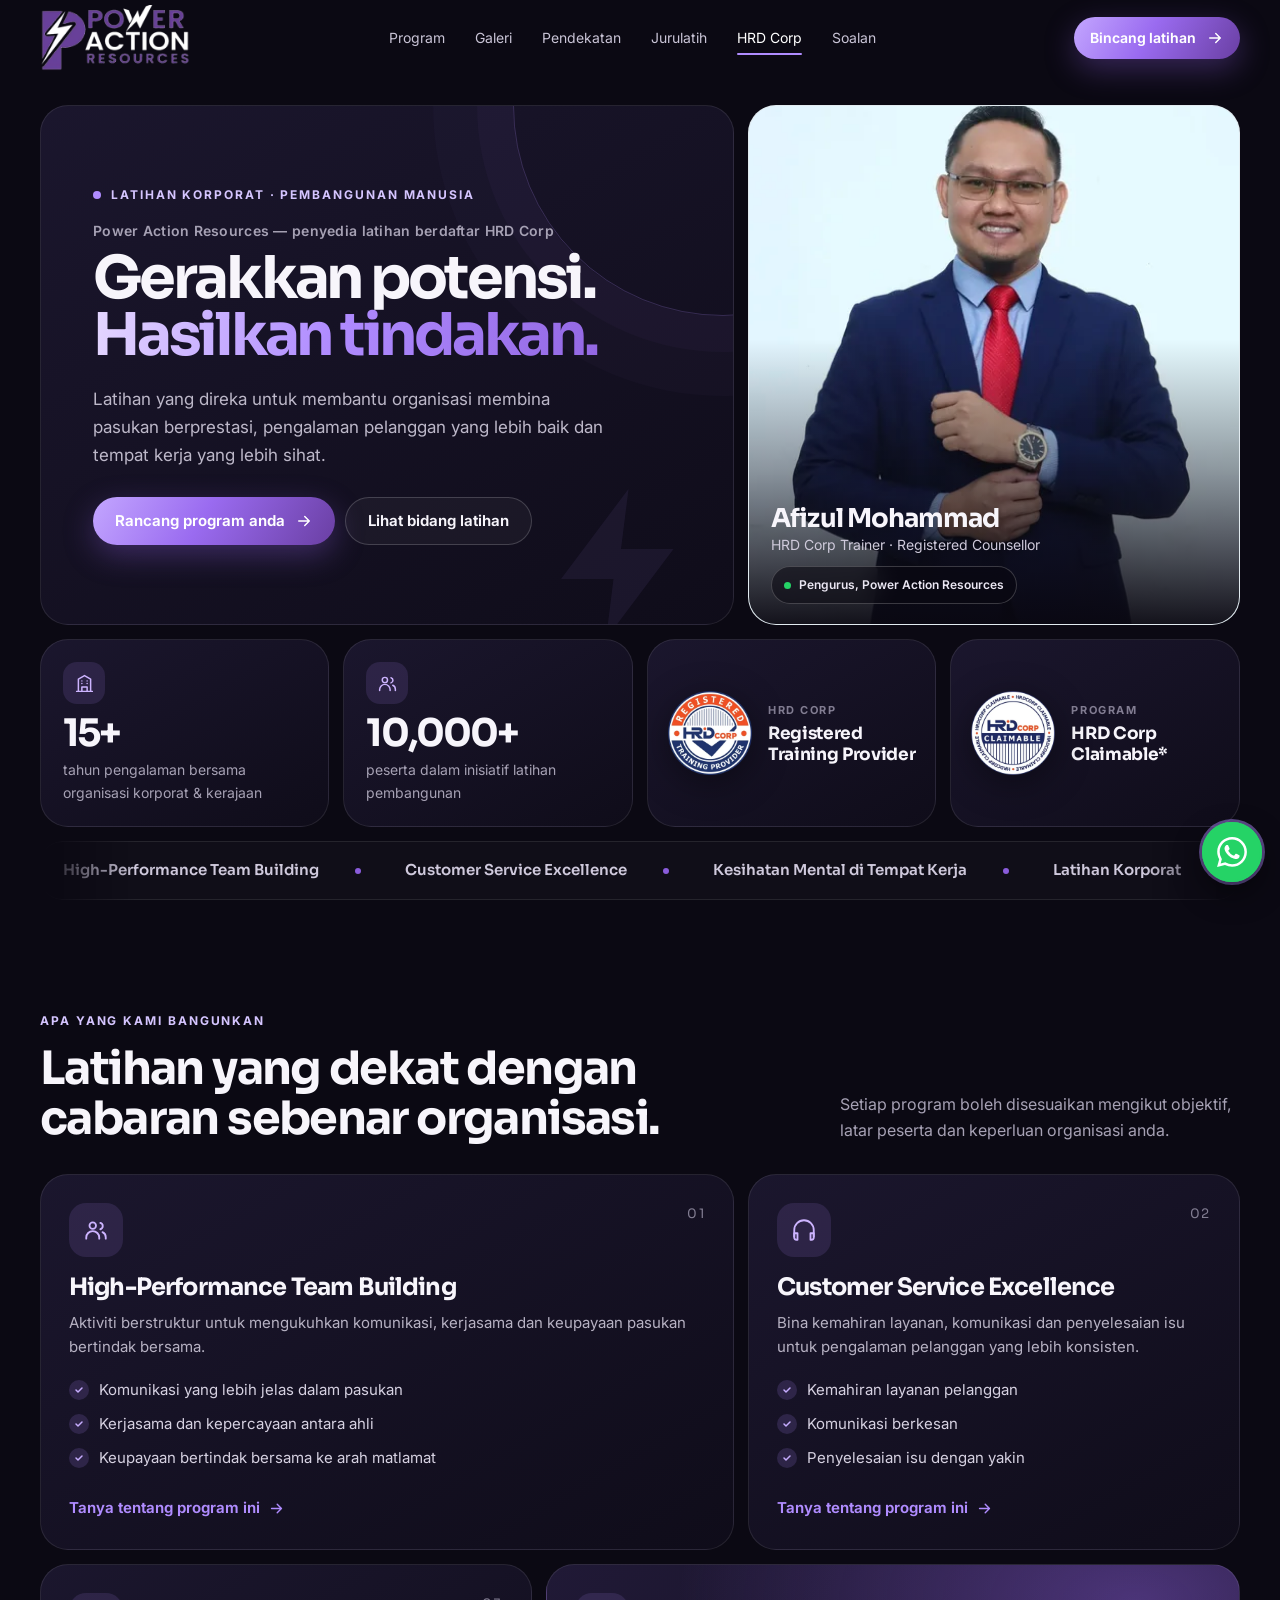
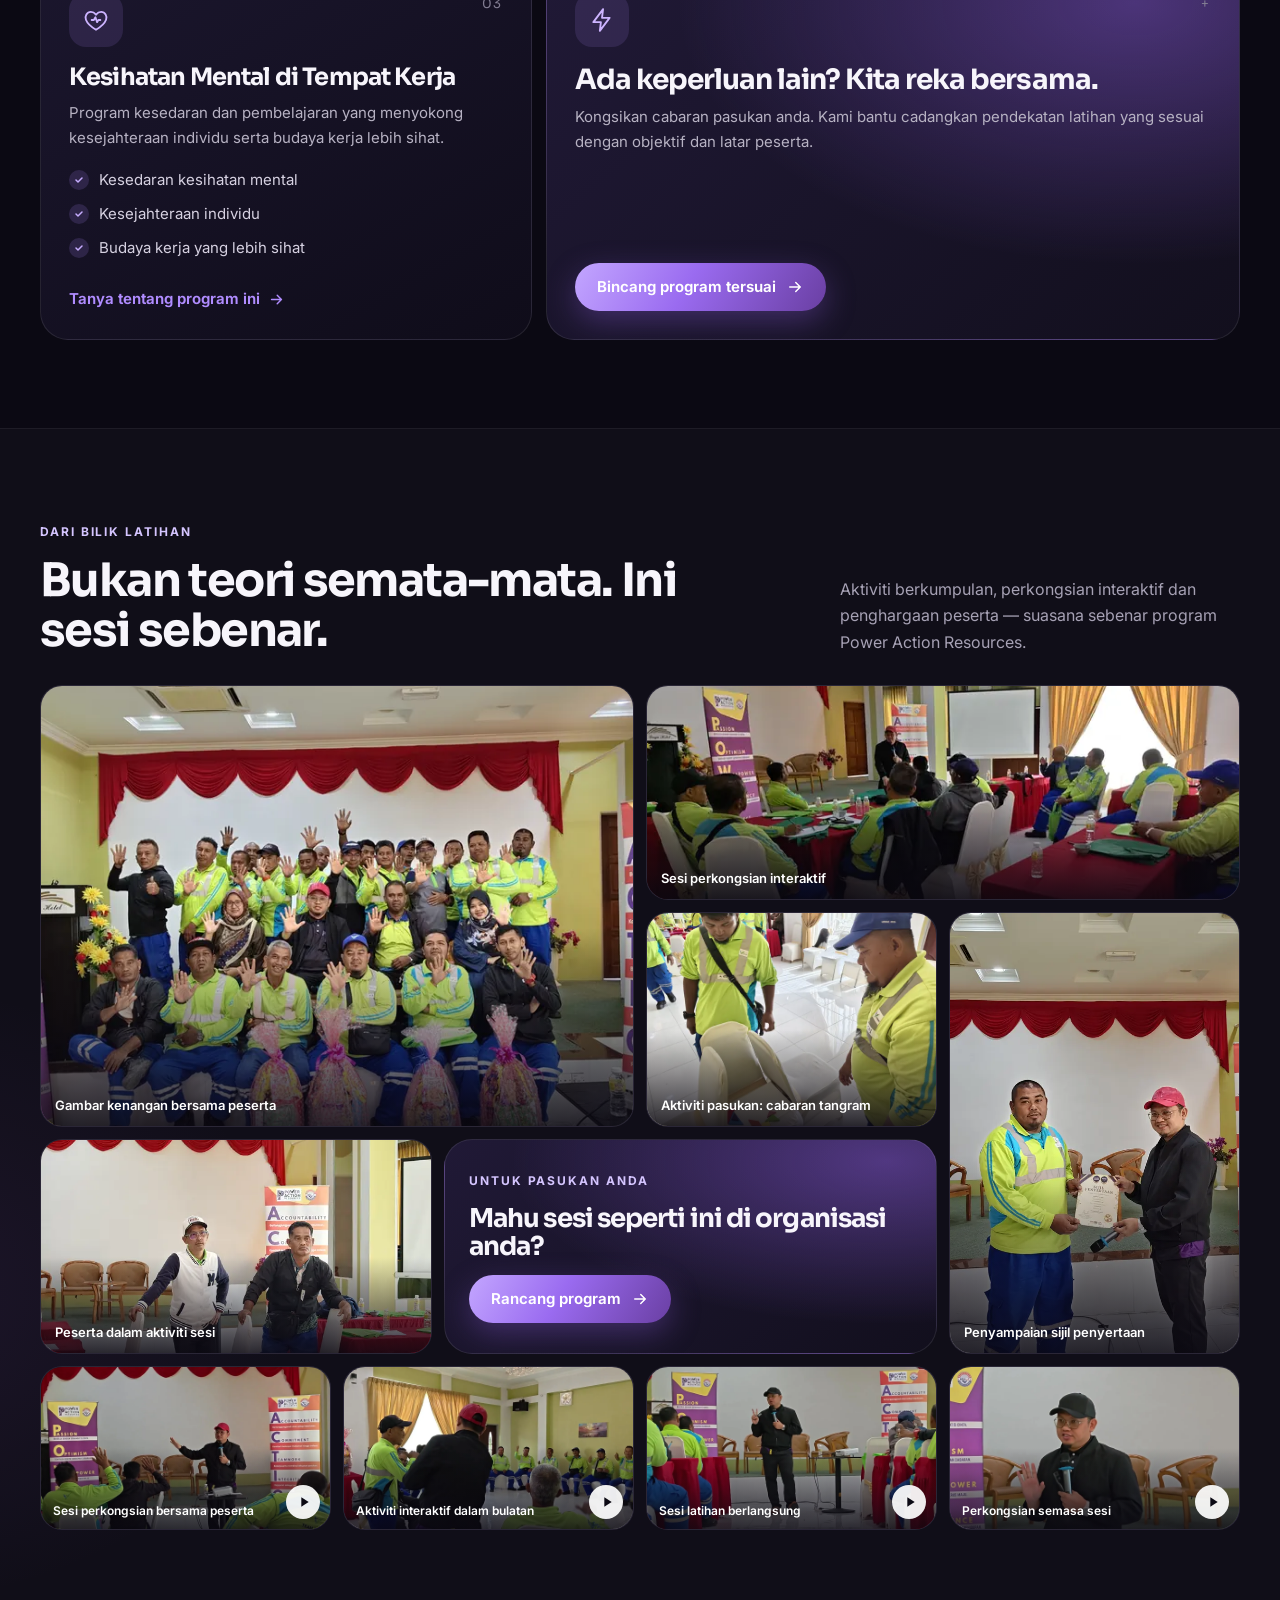
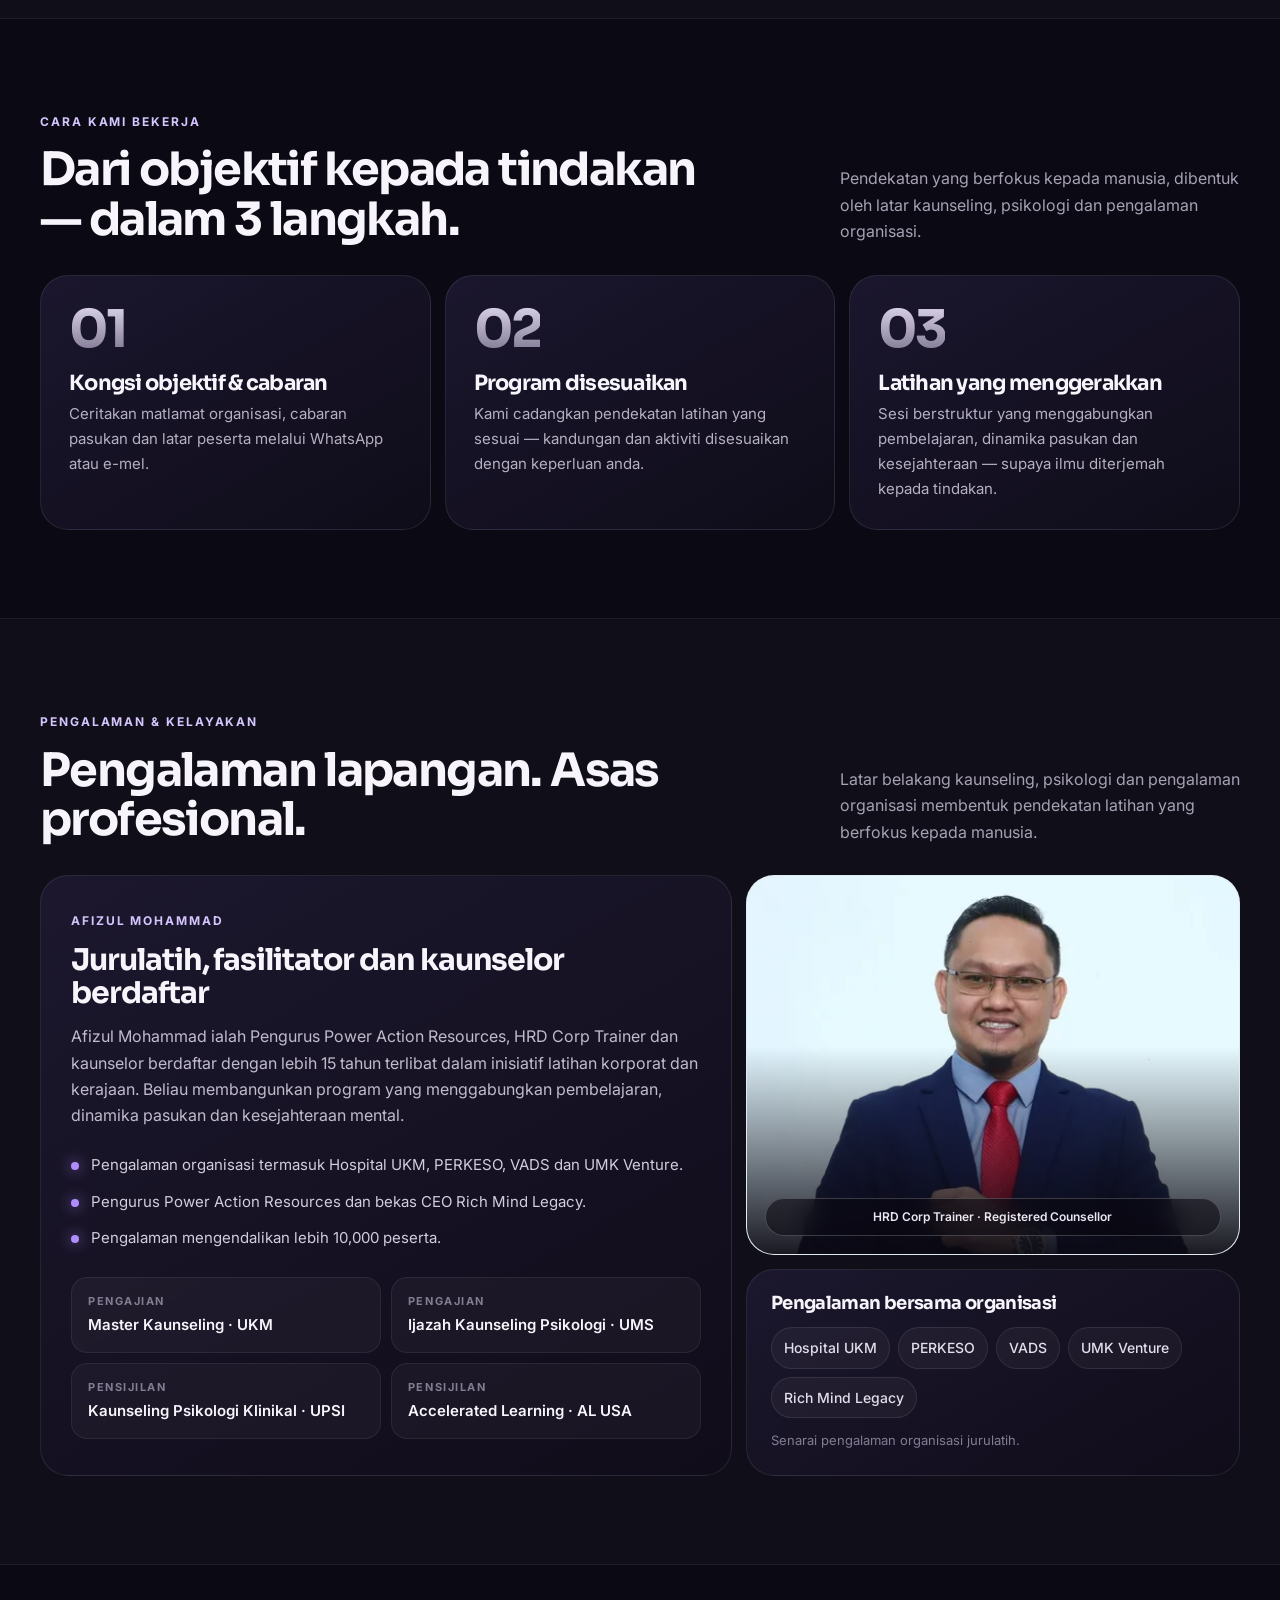
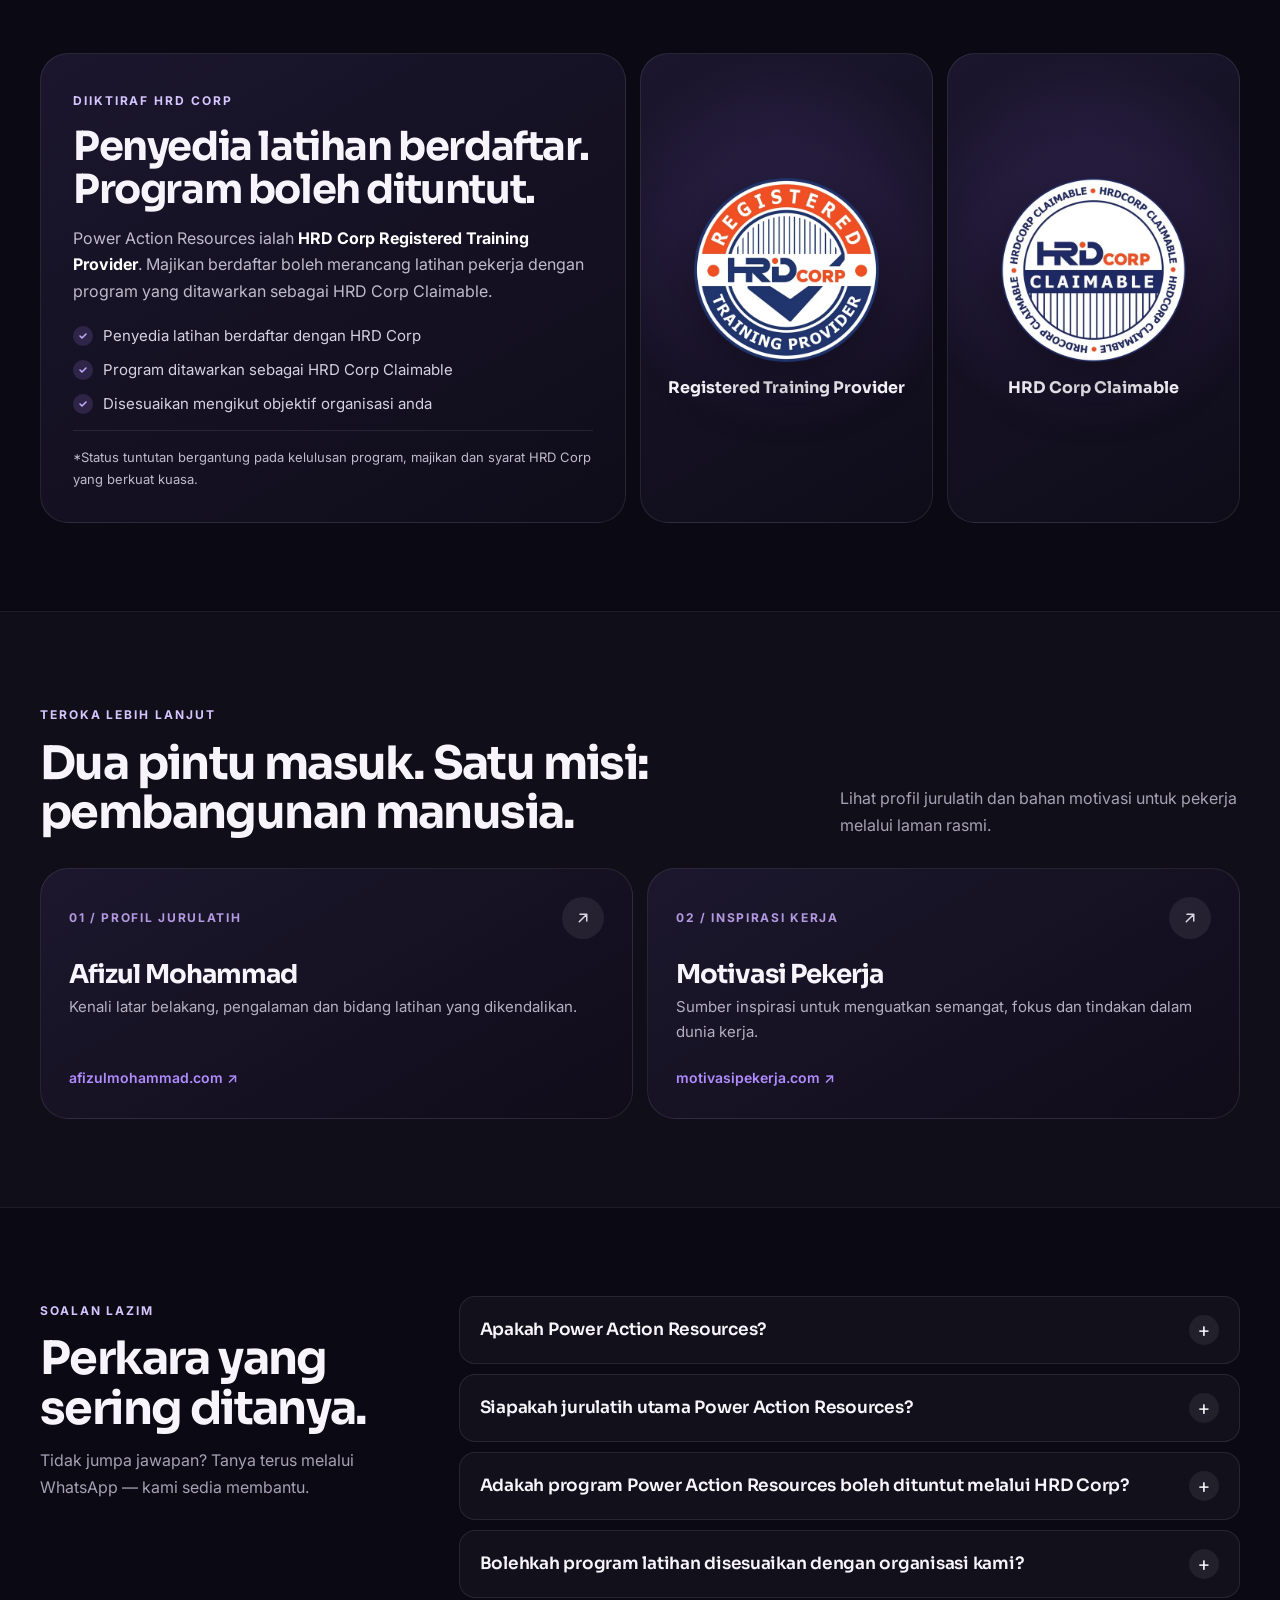
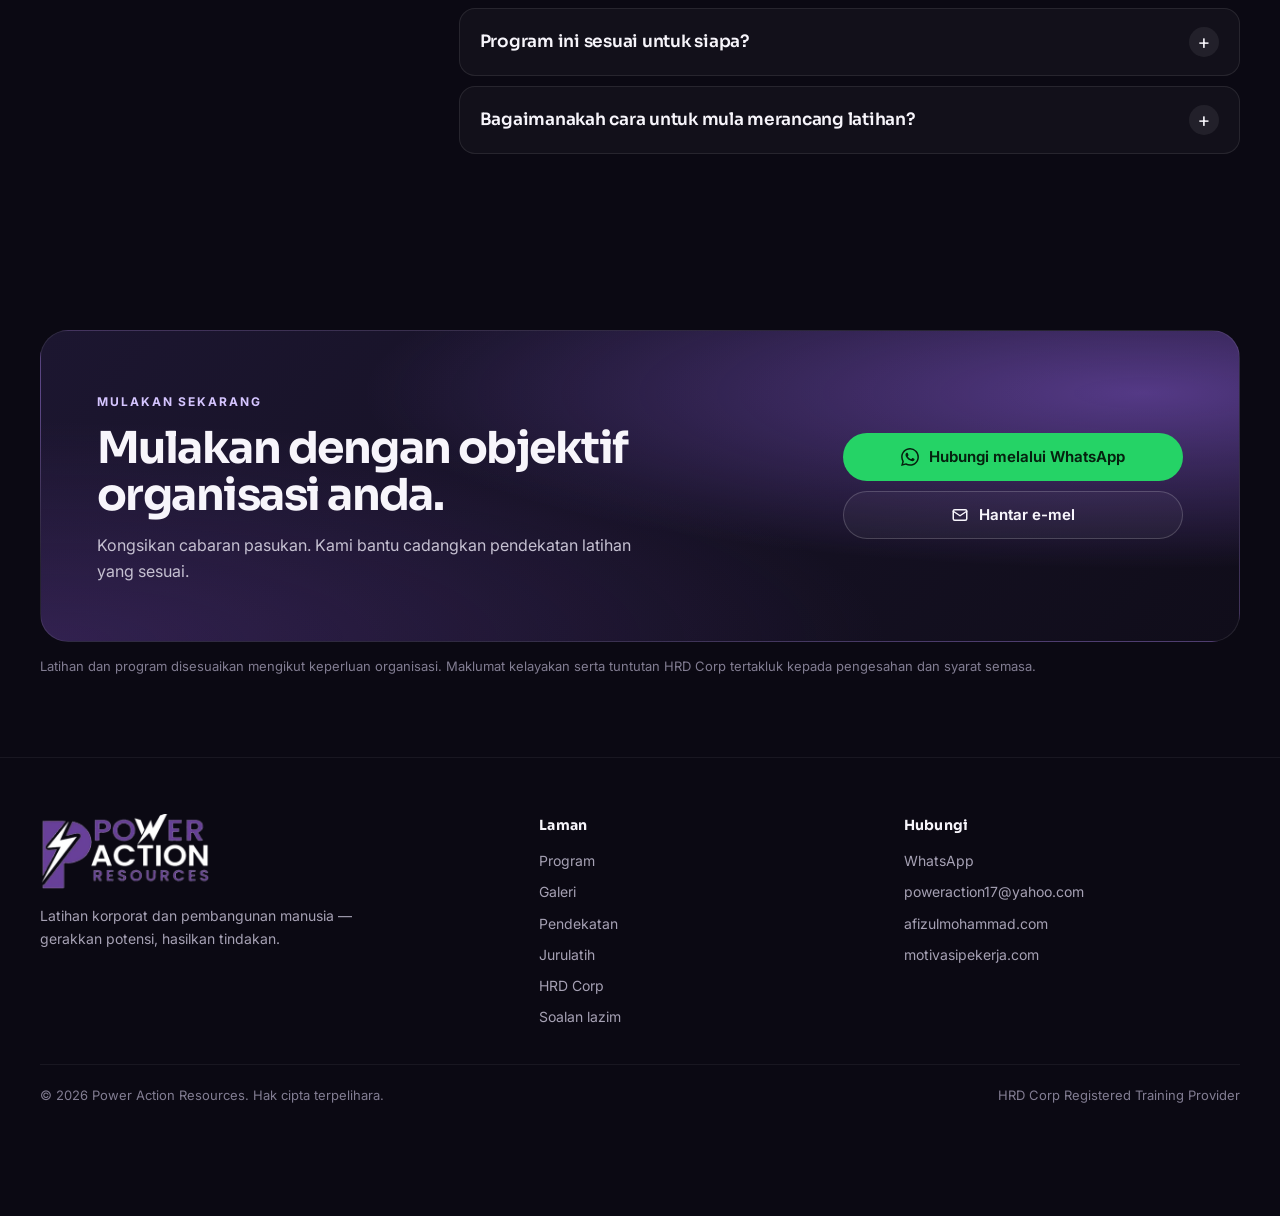
==== index.html @ 3536b1d6 "Tambah galeri gambar & video sesi latihan 5 gambar sebenar (WebP pelbagai saiz) dan 4 klip video (H." ====
<!doctype html>
<html lang="ms">
<head>
<meta charset="utf-8">
<meta name="viewport" content="width=device-width, initial-scale=1, viewport-fit=cover">
<title>Power Action Resources | Latihan Korporat Berdaftar HRD Corp</title>
<meta name="description" content="Power Action Resources: penyedia latihan berdaftar HRD Corp. Team building, khidmat pelanggan & kesihatan mental di tempat kerja bersama Afizul Mohammad.">
<meta name="theme-color" content="#0b0913">
<link rel="canonical" href="https://dynopos.github.io/Powercoach/">
<link rel="alternate" hreflang="ms-MY" href="https://dynopos.github.io/Powercoach/">
<link rel="alternate" hreflang="x-default" href="https://dynopos.github.io/Powercoach/">
<meta property="og:type" content="website">
<meta property="og:locale" content="ms_MY">
<meta property="og:site_name" content="Power Action Resources">
<meta property="og:title" content="Power Action Resources — Gerakkan potensi. Hasilkan tindakan.">
<meta property="og:description" content="Latihan korporat berdaftar HRD Corp: team building, khidmat pelanggan dan kesihatan mental di tempat kerja.">
<meta property="og:url" content="https://dynopos.github.io/Powercoach/">
<meta property="og:image" content="https://dynopos.github.io/Powercoach/og-image.jpg">
<meta property="og:image:width" content="1200">
<meta property="og:image:height" content="630">
<meta property="og:image:alt" content="Logo Power Action Resources dan jurulatih Afizul Mohammad">
<meta name="twitter:card" content="summary_large_image">
<meta name="twitter:title" content="Power Action Resources — Latihan Korporat Berdaftar HRD Corp">
<meta name="twitter:description" content="Team building, khidmat pelanggan dan kesihatan mental di tempat kerja.">
<meta name="twitter:image" content="https://dynopos.github.io/Powercoach/og-image.jpg">
<meta name="geo.region" content="MY">
<link rel="icon" type="image/png" sizes="48x48" href="favicon.png">
<link rel="apple-touch-icon" href="apple-touch-icon.png">
<link rel="manifest" href="site.webmanifest">
<link rel="preconnect" href="https://fonts.googleapis.com">
<link rel="preconnect" href="https://fonts.gstatic.com" crossorigin>
<link rel="preload" as="style" href="https://fonts.googleapis.com/css2?family=Inter:wght@400;500;600;700&family=Sora:wght@500;600;700;800&display=swap" onload="this.onload=null;this.rel='stylesheet'">
<noscript><link rel="stylesheet" href="https://fonts.googleapis.com/css2?family=Inter:wght@400;500;600;700&family=Sora:wght@500;600;700;800&display=swap"></noscript>
<link rel="preload" as="image" href="assets/img/afizul-854.webp" imagesrcset="assets/img/afizul-480.webp 480w, assets/img/afizul-854.webp 854w" imagesizes="(min-width:1024px) 480px, 100vw">
<link rel="stylesheet" href="css/style.css?v=2">
<script>document.documentElement.classList.add('js')</script>
<script type="application/ld+json">
{
 "@context": "https://schema.org",
 "@graph": [
  {
   "@type": "WebSite",
   "@id": "https://dynopos.github.io/Powercoach/#website",
   "url": "https://dynopos.github.io/Powercoach/",
   "name": "Power Action Resources",
   "inLanguage": "ms-MY",
   "publisher": {
    "@id": "https://dynopos.github.io/Powercoach/#organisasi"
   }
  },
  {
   "@type": "WebPage",
   "@id": "https://dynopos.github.io/Powercoach/#webpage",
   "url": "https://dynopos.github.io/Powercoach/",
   "name": "Power Action Resources — Latihan Korporat Berdaftar HRD Corp",
   "inLanguage": "ms-MY",
   "isPartOf": {
    "@id": "https://dynopos.github.io/Powercoach/#website"
   },
   "about": {
    "@id": "https://dynopos.github.io/Powercoach/#organisasi"
   },
   "dateModified": "2026-11-22",
   "primaryImageOfPage": {
    "@type": "ImageObject",
    "url": "https://dynopos.github.io/Powercoach/og-image.jpg",
    "width": 1200,
    "height": 630
   },
   "speakable": {
    "@type": "SpeakableSpecification",
    "cssSelector": [
     "#tentang .about__lead",
     "#soalan"
    ]
   }
  },
  {
   "@type": [
    "EducationalOrganization",
    "ProfessionalService"
   ],
   "@id": "https://dynopos.github.io/Powercoach/#organisasi",
   "name": "Power Action Resources",
   "url": "https://dynopos.github.io/Powercoach/",
   "logo": "https://dynopos.github.io/Powercoach/assets/img/logo-720.webp",
   "image": [
    "https://dynopos.github.io/Powercoach/og-image.jpg",
    "https://dynopos.github.io/Powercoach/assets/img/sesi-kumpulan-1280.webp",
    "https://dynopos.github.io/Powercoach/assets/img/sesi-ceramah-1280.webp",
    "https://dynopos.github.io/Powercoach/assets/img/sesi-aktiviti-1280.webp",
    "https://dynopos.github.io/Powercoach/assets/img/sesi-sijil-1280.webp",
    "https://dynopos.github.io/Powercoach/assets/img/sesi-peserta-1280.webp"
   ],
   "email": "poweraction17@yahoo.com",
   "description": "Penyedia latihan korporat berdaftar HRD Corp: High-Performance Team Building, Customer Service Excellence dan Kesihatan Mental di Tempat Kerja untuk organisasi korporat dan kerajaan.",
   "slogan": "Gerakkan potensi. Hasilkan tindakan.",
   "areaServed": {
    "@type": "Country",
    "name": "Malaysia"
   },
   "knowsAbout": [
    "Team building",
    "Customer service excellence",
    "Kesihatan mental di tempat kerja",
    "Latihan korporat",
    "Pembangunan manusia",
    "Accelerated learning"
   ],
   "employee": {
    "@id": "https://dynopos.github.io/Powercoach/#afizul"
   },
   "contactPoint": {
    "@type": "ContactPoint",
    "contactType": "customer service",
    "email": "poweraction17@yahoo.com",
    "url": "https://wa.link/lsq0qn",
    "availableLanguage": [
     "ms",
     "en"
    ]
   },
   "hasCredential": {
    "@type": "EducationalOccupationalCredential",
    "name": "HRD Corp Registered Training Provider",
    "recognizedBy": {
     "@type": "Organization",
     "name": "HRD Corp"
    }
   },
   "hasOfferCatalog": {
    "@type": "OfferCatalog",
    "name": "Program latihan",
    "itemListElement": [
     {
      "@type": "Offer",
      "itemOffered": {
       "@type": "Service",
       "name": "High-Performance Team Building",
       "description": "Aktiviti berstruktur untuk mengukuhkan komunikasi, kerjasama dan keupayaan pasukan bertindak bersama.",
       "provider": {
        "@id": "https://dynopos.github.io/Powercoach/#organisasi"
       }
      }
     },
     {
      "@type": "Offer",
      "itemOffered": {
       "@type": "Service",
       "name": "Customer Service Excellence",
       "description": "Kemahiran layanan, komunikasi dan penyelesaian isu untuk pengalaman pelanggan yang lebih konsisten.",
       "provider": {
        "@id": "https://dynopos.github.io/Powercoach/#organisasi"
       }
      }
     },
     {
      "@type": "Offer",
      "itemOffered": {
       "@type": "Service",
       "name": "Kesihatan Mental di Tempat Kerja",
       "description": "Program kesedaran dan pembelajaran yang menyokong kesejahteraan individu serta budaya kerja lebih sihat.",
       "provider": {
        "@id": "https://dynopos.github.io/Powercoach/#organisasi"
       }
      }
     }
    ]
   },
   "potentialAction": {
    "@type": "CommunicateAction",
    "target": "https://wa.link/lsq0qn",
    "name": "Bincang latihan melalui WhatsApp"
   }
  },
  {
   "@type": "Person",
   "@id": "https://dynopos.github.io/Powercoach/#afizul",
   "name": "Afizul Mohammad",
   "jobTitle": "Pengurus, Power Action Resources",
   "worksFor": {
    "@id": "https://dynopos.github.io/Powercoach/#organisasi"
   },
   "url": "https://afizulmohammad.com",
   "image": "https://dynopos.github.io/Powercoach/assets/img/afizul-854.jpg",
   "description": "HRD Corp Trainer dan kaunselor berdaftar dengan lebih 15 tahun pengalaman latihan korporat dan kerajaan.",
   "alumniOf": [
    {
     "@type": "CollegeOrUniversity",
     "name": "Universiti Kebangsaan Malaysia"
    },
    {
     "@type": "CollegeOrUniversity",
     "name": "Universiti Malaysia Sabah"
    }
   ],
   "hasCredential": [
    {
     "@type": "EducationalOccupationalCredential",
     "name": "Master Kaunseling (UKM)"
    },
    {
     "@type": "EducationalOccupationalCredential",
     "name": "Ijazah Kaunseling Psikologi (UMS)"
    },
    {
     "@type": "EducationalOccupationalCredential",
     "name": "Pensijilan Kaunseling Psikologi Klinikal (UPSI)"
    },
    {
     "@type": "EducationalOccupationalCredential",
     "name": "Pensijilan Accelerated Learning (AL USA)"
    }
   ],
   "knowsAbout": [
    "Kaunseling",
    "Psikologi",
    "Fasilitasi",
    "Team building",
    "Kesihatan mental"
   ]
  },
  {
   "@type": "VideoObject",
   "@id": "https://dynopos.github.io/Powercoach/#video-1",
   "name": "Sesi latihan Power Action Resources (Sesi perkongsian bersama peserta)",
   "description": "Klip sebenar daripada sesi latihan Power Action Resources: sesi perkongsian bersama peserta.",
   "thumbnailUrl": "https://dynopos.github.io/Powercoach/assets/video/sesi-1.webp",
   "contentUrl": "https://dynopos.github.io/Powercoach/assets/video/sesi-1.mp4",
   "uploadDate": "2026-11-22",
   "duration": "PT6S",
   "publisher": {
    "@id": "https://dynopos.github.io/Powercoach/#organisasi"
   }
  },
  {
   "@type": "VideoObject",
   "@id": "https://dynopos.github.io/Powercoach/#video-2",
   "name": "Sesi latihan Power Action Resources (Aktiviti interaktif dalam bulatan)",
   "description": "Klip sebenar daripada sesi latihan Power Action Resources: aktiviti interaktif dalam bulatan.",
   "thumbnailUrl": "https://dynopos.github.io/Powercoach/assets/video/sesi-2.webp",
   "contentUrl": "https://dynopos.github.io/Powercoach/assets/video/sesi-2.mp4",
   "uploadDate": "2026-11-22",
   "duration": "PT3S",
   "publisher": {
    "@id": "https://dynopos.github.io/Powercoach/#organisasi"
   }
  },
  {
   "@type": "VideoObject",
   "@id": "https://dynopos.github.io/Powercoach/#video-3",
   "name": "Sesi latihan Power Action Resources (Sesi latihan berlangsung)",
   "description": "Klip sebenar daripada sesi latihan Power Action Resources: sesi latihan berlangsung.",
   "thumbnailUrl": "https://dynopos.github.io/Powercoach/assets/video/sesi-3.webp",
   "contentUrl": "https://dynopos.github.io/Powercoach/assets/video/sesi-3.mp4",
   "uploadDate": "2026-11-22",
   "duration": "PT11S",
   "publisher": {
    "@id": "https://dynopos.github.io/Powercoach/#organisasi"
   }
  },
  {
   "@type": "VideoObject",
   "@id": "https://dynopos.github.io/Powercoach/#video-4",
   "name": "Sesi latihan Power Action Resources (Perkongsian semasa sesi)",
   "description": "Klip sebenar daripada sesi latihan Power Action Resources: perkongsian semasa sesi.",
   "thumbnailUrl": "https://dynopos.github.io/Powercoach/assets/video/sesi-4.webp",
   "contentUrl": "https://dynopos.github.io/Powercoach/assets/video/sesi-4.mp4",
   "uploadDate": "2026-11-22",
   "duration": "PT8S",
   "publisher": {
    "@id": "https://dynopos.github.io/Powercoach/#organisasi"
   }
  },
  {
   "@type": "FAQPage",
   "@id": "https://dynopos.github.io/Powercoach/#soalan",
   "mainEntity": [
    {
     "@type": "Question",
     "name": "Apakah Power Action Resources?",
     "acceptedAnswer": {
      "@type": "Answer",
      "text": "Power Action Resources ialah penyedia latihan korporat berdaftar HRD Corp (Registered Training Provider) yang menawarkan program High-Performance Team Building, Customer Service Excellence dan Kesihatan Mental di Tempat Kerja untuk organisasi korporat dan kerajaan."
     }
    },
    {
     "@type": "Question",
     "name": "Siapakah jurulatih utama Power Action Resources?",
     "acceptedAnswer": {
      "@type": "Answer",
      "text": "Afizul Mohammad, Pengurus Power Action Resources. Beliau ialah HRD Corp Trainer dan kaunselor berdaftar dengan lebih 15 tahun pengalaman latihan, memegang Master Kaunseling (UKM) dan Ijazah Kaunseling Psikologi (UMS), serta telah mengendalikan lebih 10,000 peserta."
     }
    },
    {
     "@type": "Question",
     "name": "Adakah program Power Action Resources boleh dituntut melalui HRD Corp?",
     "acceptedAnswer": {
      "@type": "Answer",
      "text": "Power Action Resources ialah Registered Training Provider HRD Corp dan program ditawarkan sebagai HRD Corp Claimable. Status tuntutan bergantung pada kelulusan program, majikan dan syarat HRD Corp yang berkuat kuasa, jadi sila sahkan kelayakan semasa perbincangan."
     }
    },
    {
     "@type": "Question",
     "name": "Bolehkah program latihan disesuaikan dengan organisasi kami?",
     "acceptedAnswer": {
      "@type": "Answer",
      "text": "Ya. Setiap program boleh disesuaikan mengikut objektif organisasi, latar belakang peserta dan keperluan pasukan anda."
     }
    },
    {
     "@type": "Question",
     "name": "Program ini sesuai untuk siapa?",
     "acceptedAnswer": {
      "@type": "Answer",
      "text": "Program sesuai untuk organisasi korporat dan agensi kerajaan yang mahu membina pasukan berprestasi tinggi, meningkatkan pengalaman pelanggan dan mewujudkan tempat kerja yang lebih sihat dari segi mental."
     }
    },
    {
     "@type": "Question",
     "name": "Bagaimanakah cara untuk mula merancang latihan?",
     "acceptedAnswer": {
      "@type": "Answer",
      "text": "Hubungi Power Action Resources melalui WhatsApp (wa.link/lsq0qn) atau e-mel poweraction17@yahoo.com. Kongsikan objektif dan cabaran pasukan anda, dan kami akan mencadangkan pendekatan latihan yang sesuai."
     }
    }
   ]
  }
 ]
}
</script>
</head>
<body>
<a class="skip" href="#utama">Langkau ke kandungan</a>

<header class="nav">
  <div class="wrap nav__in">
    <a class="nav__logo" href="#atas" aria-label="Power Action Resources — laman utama">
      <img src="assets/img/logo-dark-360.webp" srcset="assets/img/logo-dark-360.webp 360w, assets/img/logo-dark-720.webp 720w" sizes="150px" width="360" height="160" alt="Power Action Resources">
    </a>
    <nav aria-label="Navigasi utama">
      <ul class="nav__links">
        <li><a href="#program">Program</a></li>
        <li><a href="#galeri">Galeri</a></li>
        <li><a href="#pendekatan">Pendekatan</a></li>
        <li><a href="#jurulatih">Jurulatih</a></li>
        <li><a href="#hrdcorp">HRD Corp</a></li>
        <li><a href="#soalan">Soalan</a></li>
      </ul>
    </nav>
    <div class="nav__right">
      <a class="btn btn--brand btn--sm" href="https://wa.link/lsq0qn" target="_blank" rel="noopener" data-wa>Bincang latihan <svg viewBox="0 0 24 24" fill="none" stroke="currentColor" stroke-width="2" stroke-linecap="round" stroke-linejoin="round" aria-hidden="true"><path d="M5 12h14M13 6l6 6-6 6"/></svg></a>
      <button class="nav__toggle" type="button" aria-expanded="false" aria-controls="menu" aria-label="Buka menu"><svg viewBox="0 0 24 24" fill="none" stroke="currentColor" stroke-width="2" stroke-linecap="round" aria-hidden="true"><path d="M4 7h16M4 12h16M4 17h16"/></svg></button>
    </div>
  </div>
</header>
<div class="menu" id="menu" hidden>
  <a href="#program">Program</a>
  <a href="#galeri">Galeri</a>
  <a href="#pendekatan">Pendekatan</a>
  <a href="#jurulatih">Jurulatih</a>
  <a href="#hrdcorp">HRD Corp</a>
  <a href="#soalan">Soalan lazim</a>
  <a class="btn btn--wa" href="https://wa.link/lsq0qn" target="_blank" rel="noopener" data-wa><svg viewBox="0 0 24 24" fill="currentColor" aria-hidden="true"><path d="M17.47 14.38c-.3-.15-1.76-.87-2.03-.97-.27-.1-.47-.15-.67.15-.2.3-.77.97-.94 1.16-.17.2-.35.22-.64.08-.3-.15-1.26-.46-2.39-1.48-.88-.79-1.48-1.76-1.65-2.06-.17-.3-.02-.46.13-.6.13-.14.3-.35.45-.52.15-.18.2-.3.3-.5.1-.2.05-.37-.03-.52-.07-.15-.67-1.61-.92-2.2-.24-.58-.49-.5-.67-.51h-.57c-.2 0-.52.07-.79.37-.27.3-1.04 1.02-1.04 2.48s1.07 2.88 1.21 3.07c.15.2 2.1 3.2 5.08 4.49.71.31 1.26.49 1.69.63.71.23 1.36.2 1.87.12.57-.09 1.76-.72 2-1.41.25-.7.25-1.29.18-1.42-.08-.12-.27-.2-.57-.35zM12.05 21.8h-.01a9.87 9.87 0 0 1-5.03-1.38l-.36-.21-3.74.98 1-3.65-.24-.37a9.86 9.86 0 0 1-1.51-5.26c0-5.45 4.44-9.88 9.89-9.88 2.64 0 5.12 1.03 6.99 2.9a9.83 9.83 0 0 1 2.89 7c0 5.45-4.44 9.88-9.88 9.88zm8.41-18.3A11.82 11.82 0 0 0 12.05 0C5.5 0 .16 5.34.16 11.89c0 2.1.55 4.14 1.59 5.95L.06 24l6.3-1.65a11.88 11.88 0 0 0 5.68 1.45h.01c6.55 0 11.89-5.34 11.89-11.89 0-3.18-1.24-6.16-3.48-8.41z"/></svg> WhatsApp kami</a>
</div>

<main id="utama">
<span id="atas"></span>

<!-- ================= HERO ================= -->
<section class="hero" aria-labelledby="h1">
  <div class="wrap bento">
    <article class="tile hero__copy reveal">
      <svg class="hero__bolt" viewBox="0 0 24 24" fill="currentColor" aria-hidden="true"><path d="M13 2 4 14h7l-1 8 9-12h-7l1-8Z"/></svg>
      <span class="eyebrow"><i class="pulse"></i>Latihan korporat · Pembangunan manusia</span>
      <h1 id="h1">
        <span class="h1-kicker">Power Action Resources — penyedia latihan berdaftar HRD Corp</span>
        <span class="line">Gerakkan potensi.</span>
        <span class="line grad">Hasilkan tindakan.</span>
      </h1>
      <p class="hero__lead">Latihan yang direka untuk membantu organisasi membina pasukan berprestasi, pengalaman pelanggan yang lebih baik dan tempat kerja yang lebih sihat.</p>
      <div class="hero__cta">
        <a class="btn btn--brand" href="https://wa.link/lsq0qn" target="_blank" rel="noopener" data-wa>Rancang program anda <svg viewBox="0 0 24 24" fill="none" stroke="currentColor" stroke-width="2" stroke-linecap="round" stroke-linejoin="round" aria-hidden="true"><path d="M5 12h14M13 6l6 6-6 6"/></svg></a>
        <a class="btn btn--ghost" href="#program">Lihat bidang latihan</a>
      </div>
    </article>

    <figure class="tile hero__photo reveal" style="--d:.1s;margin:0">
      <img src="assets/img/afizul-854.webp" srcset="assets/img/afizul-480.webp 480w, assets/img/afizul-854.webp 854w" sizes="(min-width:1024px) 480px, 100vw" width="854" height="1280" alt="Afizul Mohammad, jurulatih HRD Corp dan kaunselor berdaftar, berpakaian sut biru" fetchpriority="high">
      <figcaption class="hero__name">
        <div><h2>Afizul Mohammad</h2><p>HRD Corp Trainer · Registered Counsellor</p></div>
        <span class="chip"><i></i>Pengurus, Power Action Resources</span>
      </figcaption>
    </figure>

    <div class="stats4">
      <article class="tile stat reveal" style="--d:.05s">
        <div class="stat__ic"><svg viewBox="0 0 24 24" fill="none" stroke="currentColor" stroke-width="1.7" stroke-linecap="round" stroke-linejoin="round" aria-hidden="true"><path d="M3 21h18M5 21V7l7-4 7 4v14M9 21v-5h6v5M9 9h.01M15 9h.01M9 12h.01M15 12h.01"/></svg></div>
        <div><strong>15+</strong><span>tahun pengalaman bersama organisasi korporat &amp; kerajaan</span></div>
      </article>
      <article class="tile stat reveal" style="--d:.1s">
        <div class="stat__ic"><svg viewBox="0 0 24 24" fill="none" stroke="currentColor" stroke-width="1.7" stroke-linecap="round" stroke-linejoin="round" aria-hidden="true"><circle cx="9" cy="8" r="3"/><path d="M3 20v-1a6 6 0 0 1 12 0v1M16 5.5a3 3 0 0 1 0 5.8M18 14a5 5 0 0 1 3 4.6V20"/></svg></div>
        <div><strong>10,000+</strong><span>peserta dalam inisiatif latihan pembangunan</span></div>
      </article>
      <a class="tile badge-tile tile--hover reveal" style="--d:.15s" href="#hrdcorp">
        <img src="assets/img/hrd-registered-240.webp" width="240" height="240" alt="Lencana HRD Corp Registered Training Provider" loading="lazy">
        <div><small>HRD Corp</small><b>Registered Training Provider</b></div>
      </a>
      <a class="tile badge-tile tile--hover reveal" style="--d:.2s" href="#hrdcorp">
        <img src="assets/img/hrd-claimable-240.webp" width="240" height="240" alt="Lencana HRD Corp Claimable" loading="lazy">
        <div><small>Program</small><b>HRD Corp Claimable*</b></div>
      </a>
    </div>
  </div>

  <div class="wrap">
    <div class="marquee" aria-label="Bidang latihan">
      <ul class="marquee__track">
        <li>High-Performance Team Building</li>
        <li>Customer Service Excellence</li>
        <li>Kesihatan Mental di Tempat Kerja</li>
        <li>Latihan Korporat</li>
        <li>Program Agensi Kerajaan</li>
        <li>Fasilitasi Pasukan</li>
        <li>Accelerated Learning</li>
        <li>Pembangunan Manusia</li>
      </ul>
    </div>
  </div>
</section>

<!-- ================= PROGRAM ================= -->
<section class="section" id="program" aria-labelledby="program-h">
  <div class="wrap">
    <div class="head reveal">
      <div><span class="eyebrow">Apa yang kami bangunkan</span><h2 id="program-h">Latihan yang dekat dengan cabaran sebenar organisasi.</h2></div>
      <p>Setiap program boleh disesuaikan mengikut objektif, latar peserta dan keperluan organisasi anda.</p>
    </div>
    <div class="programs">
      <article class="tile tile--hover prog reveal">
        <div class="prog__top"><div class="prog__ic"><svg viewBox="0 0 24 24" fill="none" stroke="currentColor" stroke-width="1.7" stroke-linecap="round" stroke-linejoin="round" aria-hidden="true"><circle cx="9" cy="8" r="3"/><path d="M3 20v-1a6 6 0 0 1 12 0v1M16 5.5a3 3 0 0 1 0 5.8M18 14a5 5 0 0 1 3 4.6V20"/></svg></div><span class="prog__no">01</span></div>
        <div><h3>High-Performance Team Building</h3><p style="margin-top:10px">Aktiviti berstruktur untuk mengukuhkan komunikasi, kerjasama dan keupayaan pasukan bertindak bersama.</p></div>
        <ul class="ticks"><li>Komunikasi yang lebih jelas dalam pasukan</li><li>Kerjasama dan kepercayaan antara ahli</li><li>Keupayaan bertindak bersama ke arah matlamat</li></ul>
        <div class="prog__foot"><a class="link-arrow" href="https://wa.link/lsq0qn" target="_blank" rel="noopener" data-wa>Tanya tentang program ini <svg viewBox="0 0 24 24" fill="none" stroke="currentColor" stroke-width="2" stroke-linecap="round" stroke-linejoin="round" aria-hidden="true"><path d="M5 12h14M13 6l6 6-6 6"/></svg></a></div>
      </article>
      <article class="tile tile--hover prog reveal" style="--d:.08s">
        <div class="prog__top"><div class="prog__ic"><svg viewBox="0 0 24 24" fill="none" stroke="currentColor" stroke-width="1.7" stroke-linecap="round" stroke-linejoin="round" aria-hidden="true"><path d="M3 18v-6a9 9 0 0 1 18 0v6"/><path d="M21 19a2 2 0 0 1-2 2h-1v-6h3zM3 19a2 2 0 0 0 2 2h1v-6H3z"/></svg></div><span class="prog__no">02</span></div>
        <div><h3>Customer Service Excellence</h3><p style="margin-top:10px">Bina kemahiran layanan, komunikasi dan penyelesaian isu untuk pengalaman pelanggan yang lebih konsisten.</p></div>
        <ul class="ticks"><li>Kemahiran layanan pelanggan</li><li>Komunikasi berkesan</li><li>Penyelesaian isu dengan yakin</li></ul>
        <div class="prog__foot"><a class="link-arrow" href="https://wa.link/lsq0qn" target="_blank" rel="noopener" data-wa>Tanya tentang program ini <svg viewBox="0 0 24 24" fill="none" stroke="currentColor" stroke-width="2" stroke-linecap="round" stroke-linejoin="round" aria-hidden="true"><path d="M5 12h14M13 6l6 6-6 6"/></svg></a></div>
      </article>
      <article class="tile tile--hover prog reveal">
        <div class="prog__top"><div class="prog__ic"><svg viewBox="0 0 24 24" fill="none" stroke="currentColor" stroke-width="1.7" stroke-linecap="round" stroke-linejoin="round" aria-hidden="true"><path d="M12 21s-7.5-4.4-9.3-9.2C1.4 8.3 3.6 4.5 7.3 4.5c2 0 3.4 1 4.7 2.6 1.3-1.6 2.7-2.6 4.7-2.6 3.7 0 5.9 3.8 4.6 7.3C19.5 16.6 12 21 12 21Z"/><path d="M8 12h2l1.5-2.5L13 14l1.2-2H16"/></svg></div><span class="prog__no">03</span></div>
        <div><h3>Kesihatan Mental di Tempat Kerja</h3><p style="margin-top:10px">Program kesedaran dan pembelajaran yang menyokong kesejahteraan individu serta budaya kerja lebih sihat.</p></div>
        <ul class="ticks"><li>Kesedaran kesihatan mental</li><li>Kesejahteraan individu</li><li>Budaya kerja yang lebih sihat</li></ul>
        <div class="prog__foot"><a class="link-arrow" href="https://wa.link/lsq0qn" target="_blank" rel="noopener" data-wa>Tanya tentang program ini <svg viewBox="0 0 24 24" fill="none" stroke="currentColor" stroke-width="2" stroke-linecap="round" stroke-linejoin="round" aria-hidden="true"><path d="M5 12h14M13 6l6 6-6 6"/></svg></a></div>
      </article>
      <article class="tile prog prog--custom reveal" style="--d:.08s">
        <div class="prog__top"><div class="prog__ic"><svg viewBox="0 0 24 24" fill="none" stroke="currentColor" stroke-width="1.7" stroke-linecap="round" stroke-linejoin="round" aria-hidden="true"><path d="M13 2 4 14h7l-1 8 9-12h-7l1-8Z"/></svg></div><span class="prog__no">+</span></div>
        <div><h3>Ada keperluan lain? Kita reka bersama.</h3><p style="margin-top:10px">Kongsikan cabaran pasukan anda. Kami bantu cadangkan pendekatan latihan yang sesuai dengan objektif dan latar peserta.</p></div>
        <div class="prog__foot"><a class="btn btn--brand" href="https://wa.link/lsq0qn" target="_blank" rel="noopener" data-wa>Bincang program tersuai <svg viewBox="0 0 24 24" fill="none" stroke="currentColor" stroke-width="2" stroke-linecap="round" stroke-linejoin="round" aria-hidden="true"><path d="M5 12h14M13 6l6 6-6 6"/></svg></a></div>
      </article>
    </div>
  </div>
</section>

<!-- ================= GALERI ================= -->
<section class="section section--band" id="galeri" aria-labelledby="galeri-h">
  <div class="wrap">
    <div class="head reveal">
      <div><span class="eyebrow">Dari bilik latihan</span><h2 id="galeri-h">Bukan teori semata-mata. Ini sesi sebenar.</h2></div>
      <p>Aktiviti berkumpulan, perkongsian interaktif dan penghargaan peserta — suasana sebenar program Power Action Resources.</p>
    </div>
    <div class="gal">
      <figure class="gal__item gal--a reveal">
        <button class="gal__btn" type="button" data-lb="assets/img/sesi-kumpulan-1920.webp" data-cap="Gambar kenangan bersama peserta" aria-label="Besarkan gambar: Gambar kenangan bersama peserta">
          <img src="assets/img/sesi-kumpulan-1280.webp" srcset="assets/img/sesi-kumpulan-640.webp 640w, assets/img/sesi-kumpulan-1280.webp 1280w" sizes="(min-width:1024px) 600px, 100vw" width="1280" height="960" alt="Gambar kenangan bersama peserta program latihan Power Action Resources" loading="lazy" style="object-position:center 40%">
        </button>
        <figcaption>Gambar kenangan bersama peserta</figcaption>
      </figure>
      <figure class="gal__item gal--b reveal">
        <button class="gal__btn" type="button" data-lb="assets/img/sesi-ceramah-1920.webp" data-cap="Sesi perkongsian interaktif" aria-label="Besarkan gambar: Sesi perkongsian interaktif">
          <img src="assets/img/sesi-ceramah-1280.webp" srcset="assets/img/sesi-ceramah-640.webp 640w, assets/img/sesi-ceramah-1280.webp 1280w" sizes="(min-width:1024px) 600px, 100vw" width="1280" height="720" alt="Jurulatih menyampaikan sesi kepada peserta di bilik latihan dengan banner Power Action Resources" loading="lazy" style="object-position:center 45%">
        </button>
        <figcaption>Sesi perkongsian interaktif</figcaption>
      </figure>
      <figure class="gal__item gal--c reveal">
        <button class="gal__btn" type="button" data-lb="assets/img/sesi-aktiviti-1920.webp" data-cap="Aktiviti pasukan: cabaran tangram" aria-label="Besarkan gambar: Aktiviti pasukan: cabaran tangram">
          <img src="assets/img/sesi-aktiviti-1280.webp" srcset="assets/img/sesi-aktiviti-640.webp 640w, assets/img/sesi-aktiviti-1280.webp 1280w" sizes="(min-width:1024px) 300px, 50vw" width="1280" height="960" alt="Dua peserta menyelesaikan aktiviti tangram berkumpulan" loading="lazy" style="object-position:center 82%">
        </button>
        <figcaption>Aktiviti pasukan: cabaran tangram</figcaption>
      </figure>
      <figure class="gal__item gal--d reveal">
        <button class="gal__btn" type="button" data-lb="assets/img/sesi-sijil-1920.webp" data-cap="Penyampaian sijil penyertaan" aria-label="Besarkan gambar: Penyampaian sijil penyertaan">
          <img src="assets/img/sesi-sijil-1280.webp" srcset="assets/img/sesi-sijil-640.webp 640w, assets/img/sesi-sijil-1280.webp 1280w" sizes="(min-width:1024px) 300px, 50vw" width="1280" height="1707" alt="Penyampaian sijil penyertaan kepada peserta" loading="lazy" style="object-position:center 55%">
        </button>
        <figcaption>Penyampaian sijil penyertaan</figcaption>
      </figure>
      <figure class="gal__item gal--e reveal">
        <button class="gal__btn" type="button" data-lb="assets/img/sesi-peserta-1920.webp" data-cap="Peserta dalam aktiviti sesi" aria-label="Besarkan gambar: Peserta dalam aktiviti sesi">
          <img src="assets/img/sesi-peserta-1280.webp" srcset="assets/img/sesi-peserta-640.webp 640w, assets/img/sesi-peserta-1280.webp 1280w" sizes="(min-width:1024px) 400px, 100vw" width="1280" height="960" alt="Peserta mengikuti aktiviti semasa sesi latihan" loading="lazy" style="object-position:center 35%">
        </button>
        <figcaption>Peserta dalam aktiviti sesi</figcaption>
      </figure>
      <div class="tile gal__cta gal--f reveal">
        <span class="eyebrow">Untuk pasukan anda</span>
        <h3>Mahu sesi seperti ini di organisasi anda?</h3>
        <a class="btn btn--brand" href="https://wa.link/lsq0qn" target="_blank" rel="noopener" data-wa>Rancang program <svg viewBox="0 0 24 24" fill="none" stroke="currentColor" stroke-width="2" stroke-linecap="round" stroke-linejoin="round" aria-hidden="true"><path d="M5 12h14M13 6l6 6-6 6"/></svg></a>
      </div>
    </div>
    <div class="vids">
      <figure class="vid reveal" style="--d:0.00s">
        <button class="vid__btn" type="button" data-lb-video="assets/video/sesi-1.mp4" data-poster="assets/video/sesi-1.webp" data-cap="Sesi perkongsian bersama peserta" aria-label="Main video dengan bunyi: Sesi perkongsian bersama peserta">
          <video muted loop playsinline preload="none" poster="assets/video/sesi-1.webp" width="1280" height="720" aria-hidden="true" tabindex="-1"><source src="assets/video/sesi-1.mp4" type="video/mp4"></video>
          <span class="vid__play" aria-hidden="true"><svg viewBox="0 0 24 24" fill="currentColor"><path d="M8 5v14l11-7z"/></svg></span>
        </button>
        <figcaption>Sesi perkongsian bersama peserta</figcaption>
      </figure>
      <figure class="vid reveal" style="--d:0.06s">
        <button class="vid__btn" type="button" data-lb-video="assets/video/sesi-2.mp4" data-poster="assets/video/sesi-2.webp" data-cap="Aktiviti interaktif dalam bulatan" aria-label="Main video dengan bunyi: Aktiviti interaktif dalam bulatan">
          <video muted loop playsinline preload="none" poster="assets/video/sesi-2.webp" width="1280" height="720" aria-hidden="true" tabindex="-1"><source src="assets/video/sesi-2.mp4" type="video/mp4"></video>
          <span class="vid__play" aria-hidden="true"><svg viewBox="0 0 24 24" fill="currentColor"><path d="M8 5v14l11-7z"/></svg></span>
        </button>
        <figcaption>Aktiviti interaktif dalam bulatan</figcaption>
      </figure>
      <figure class="vid reveal" style="--d:0.12s">
        <button class="vid__btn" type="button" data-lb-video="assets/video/sesi-3.mp4" data-poster="assets/video/sesi-3.webp" data-cap="Sesi latihan berlangsung" aria-label="Main video dengan bunyi: Sesi latihan berlangsung">
          <video muted loop playsinline preload="none" poster="assets/video/sesi-3.webp" width="1280" height="720" aria-hidden="true" tabindex="-1"><source src="assets/video/sesi-3.mp4" type="video/mp4"></video>
          <span class="vid__play" aria-hidden="true"><svg viewBox="0 0 24 24" fill="currentColor"><path d="M8 5v14l11-7z"/></svg></span>
        </button>
        <figcaption>Sesi latihan berlangsung</figcaption>
      </figure>
      <figure class="vid reveal" style="--d:0.18s">
        <button class="vid__btn" type="button" data-lb-video="assets/video/sesi-4.mp4" data-poster="assets/video/sesi-4.webp" data-cap="Perkongsian semasa sesi" aria-label="Main video dengan bunyi: Perkongsian semasa sesi">
          <video muted loop playsinline preload="none" poster="assets/video/sesi-4.webp" width="1280" height="720" aria-hidden="true" tabindex="-1"><source src="assets/video/sesi-4.mp4" type="video/mp4"></video>
          <span class="vid__play" aria-hidden="true"><svg viewBox="0 0 24 24" fill="currentColor"><path d="M8 5v14l11-7z"/></svg></span>
        </button>
        <figcaption>Perkongsian semasa sesi</figcaption>
      </figure>
    </div>
  </div>
</section>

<!-- ================= PENDEKATAN ================= -->
<section class="section" id="pendekatan" aria-labelledby="pendekatan-h">
  <div class="wrap">
    <div class="head reveal">
      <div><span class="eyebrow">Cara kami bekerja</span><h2 id="pendekatan-h">Dari objektif kepada tindakan — dalam 3 langkah.</h2></div>
      <p>Pendekatan yang berfokus kepada manusia, dibentuk oleh latar kaunseling, psikologi dan pengalaman organisasi.</p>
    </div>
    <div class="steps">
      <article class="tile step reveal"><span class="step__n">01</span><h3>Kongsi objektif &amp; cabaran</h3><p>Ceritakan matlamat organisasi, cabaran pasukan dan latar peserta melalui WhatsApp atau e-mel.</p></article>
      <article class="tile step reveal" style="--d:.08s"><span class="step__n">02</span><h3>Program disesuaikan</h3><p>Kami cadangkan pendekatan latihan yang sesuai — kandungan dan aktiviti disesuaikan dengan keperluan anda.</p></article>
      <article class="tile step reveal" style="--d:.16s"><span class="step__n">03</span><h3>Latihan yang menggerakkan</h3><p>Sesi berstruktur yang menggabungkan pembelajaran, dinamika pasukan dan kesejahteraan — supaya ilmu diterjemah kepada tindakan.</p></article>
    </div>
  </div>
</section>

<!-- ================= JURULATIH ================= -->
<section class="section section--band" id="jurulatih" aria-labelledby="jurulatih-h">
  <div class="wrap">
    <div class="head reveal">
      <div><span class="eyebrow">Pengalaman &amp; kelayakan</span><h2 id="jurulatih-h">Pengalaman lapangan. Asas profesional.</h2></div>
      <p>Latar belakang kaunseling, psikologi dan pengalaman organisasi membentuk pendekatan latihan yang berfokus kepada manusia.</p>
    </div>
    <div class="profile" id="tentang">
      <article class="tile bio reveal">
        <span class="eyebrow">Afizul Mohammad</span>
        <h3>Jurulatih, fasilitator dan kaunselor berdaftar</h3>
        <p class="about__lead">Afizul Mohammad ialah Pengurus Power Action Resources, HRD Corp Trainer dan kaunselor berdaftar dengan lebih 15 tahun terlibat dalam inisiatif latihan korporat dan kerajaan. Beliau membangunkan program yang menggabungkan pembelajaran, dinamika pasukan dan kesejahteraan mental.</p>
        <ul class="timeline">
          <li>Pengalaman organisasi termasuk Hospital UKM, PERKESO, VADS dan UMK Venture.</li>
          <li>Pengurus Power Action Resources dan bekas CEO Rich Mind Legacy.</li>
          <li>Pengalaman mengendalikan lebih 10,000 peserta.</li>
        </ul>
        <div class="creds">
          <div class="cred"><small>PENGAJIAN</small><strong>Master Kaunseling · UKM</strong></div>
          <div class="cred"><small>PENGAJIAN</small><strong>Ijazah Kaunseling Psikologi · UMS</strong></div>
          <div class="cred"><small>PENSIJILAN</small><strong>Kaunseling Psikologi Klinikal · UPSI</strong></div>
          <div class="cred"><small>PENSIJILAN</small><strong>Accelerated Learning · AL USA</strong></div>
        </div>
      </article>
      <div class="side">
        <figure class="tile mini-photo reveal" style="--d:.08s;margin:0">
          <img src="assets/img/afizul-480.webp" width="480" height="719" alt="Potret Afizul Mohammad" loading="lazy">
          <figcaption class="chip">HRD Corp Trainer · Registered Counsellor</figcaption>
        </figure>
        <article class="tile orgs reveal" style="--d:.14s">
          <h3>Pengalaman bersama organisasi</h3>
          <ul><li>Hospital UKM</li><li>PERKESO</li><li>VADS</li><li>UMK Venture</li><li>Rich Mind Legacy</li></ul>
          <p>Senarai pengalaman organisasi jurulatih.</p>
        </article>
      </div>
    </div>
  </div>
</section>

<!-- ================= HRD CORP ================= -->
<section class="section" id="hrdcorp" aria-labelledby="hrd-h">
  <div class="wrap hrd">
    <article class="tile hrd__copy reveal">
      <span class="eyebrow">Diiktiraf HRD Corp</span>
      <h2 id="hrd-h">Penyedia latihan berdaftar. Program boleh dituntut.</h2>
      <p>Power Action Resources ialah <strong style="color:#fff">HRD Corp Registered Training Provider</strong>. Majikan berdaftar boleh merancang latihan pekerja dengan program yang ditawarkan sebagai HRD Corp Claimable.</p>
      <ul class="ticks">
        <li>Penyedia latihan berdaftar dengan HRD Corp</li>
        <li>Program ditawarkan sebagai HRD Corp Claimable</li>
        <li>Disesuaikan mengikut objektif organisasi anda</li>
      </ul>
      <p class="hrd__note">*Status tuntutan bergantung pada kelulusan program, majikan dan syarat HRD Corp yang berkuat kuasa.</p>
    </article>
    <div class="tile hrd__badge reveal" style="--d:.08s">
      <img src="assets/img/hrd-registered-480.webp" width="480" height="480" alt="Lencana HRD Corp Registered Training Provider" loading="lazy">
      <b>Registered Training Provider</b>
    </div>
    <div class="tile hrd__badge reveal" style="--d:.16s">
      <img src="assets/img/hrd-claimable-480.webp" width="480" height="480" alt="Lencana HRD Corp Claimable" loading="lazy">
      <b>HRD Corp Claimable</b>
    </div>
  </div>
</section>

<!-- ================= SUMBER ================= -->
<section class="section section--band" id="sumber" aria-labelledby="sumber-h">
  <div class="wrap">
    <div class="head reveal">
      <div><span class="eyebrow">Teroka lebih lanjut</span><h2 id="sumber-h">Dua pintu masuk. Satu misi: pembangunan manusia.</h2></div>
      <p>Lihat profil jurulatih dan bahan motivasi untuk pekerja melalui laman rasmi.</p>
    </div>
    <div class="res">
      <a class="tile tile--hover reveal" href="https://afizulmohammad.com" target="_blank" rel="noopener">
        <div class="res__top"><span class="res__idx">01 / PROFIL JURULATIH</span><span class="res__arrow"><svg viewBox="0 0 24 24" fill="none" stroke="currentColor" stroke-width="2" stroke-linecap="round" stroke-linejoin="round" aria-hidden="true"><path d="M7 17 17 7M8 7h9v9"/></svg></span></div>
        <div><h3>Afizul Mohammad</h3><p>Kenali latar belakang, pengalaman dan bidang latihan yang dikendalikan.</p></div>
        <span class="res__url">afizulmohammad.com ↗</span>
      </a>
      <a class="tile tile--hover reveal" style="--d:.08s" href="https://motivasipekerja.com" target="_blank" rel="noopener">
        <div class="res__top"><span class="res__idx">02 / INSPIRASI KERJA</span><span class="res__arrow"><svg viewBox="0 0 24 24" fill="none" stroke="currentColor" stroke-width="2" stroke-linecap="round" stroke-linejoin="round" aria-hidden="true"><path d="M7 17 17 7M8 7h9v9"/></svg></span></div>
        <div><h3>Motivasi Pekerja</h3><p>Sumber inspirasi untuk menguatkan semangat, fokus dan tindakan dalam dunia kerja.</p></div>
        <span class="res__url">motivasipekerja.com ↗</span>
      </a>
    </div>
  </div>
</section>

<!-- ================= FAQ ================= -->
<section class="section" id="soalan" aria-labelledby="faq-h">
  <div class="wrap faq-wrap">
    <div class="head reveal">
      <div><span class="eyebrow">Soalan lazim</span><h2 id="faq-h">Perkara yang sering ditanya.</h2></div>
      <p>Tidak jumpa jawapan? Tanya terus melalui WhatsApp — kami sedia membantu.</p>
    </div>
    <div class="faq">
        <details class="reveal" style="--d:0.00s"><summary>Apakah Power Action Resources?</summary><p>Power Action Resources ialah penyedia latihan korporat berdaftar HRD Corp (Registered Training Provider) yang menawarkan program High-Performance Team Building, Customer Service Excellence dan Kesihatan Mental di Tempat Kerja untuk organisasi korporat dan kerajaan.</p></details>
        <details class="reveal" style="--d:0.05s"><summary>Siapakah jurulatih utama Power Action Resources?</summary><p>Afizul Mohammad, Pengurus Power Action Resources. Beliau ialah HRD Corp Trainer dan kaunselor berdaftar dengan lebih 15 tahun pengalaman latihan, memegang Master Kaunseling (UKM) dan Ijazah Kaunseling Psikologi (UMS), serta telah mengendalikan lebih 10,000 peserta.</p></details>
        <details class="reveal" style="--d:0.10s"><summary>Adakah program Power Action Resources boleh dituntut melalui HRD Corp?</summary><p>Power Action Resources ialah Registered Training Provider HRD Corp dan program ditawarkan sebagai HRD Corp Claimable. Status tuntutan bergantung pada kelulusan program, majikan dan syarat HRD Corp yang berkuat kuasa, jadi sila sahkan kelayakan semasa perbincangan.</p></details>
        <details class="reveal" style="--d:0.15s"><summary>Bolehkah program latihan disesuaikan dengan organisasi kami?</summary><p>Ya. Setiap program boleh disesuaikan mengikut objektif organisasi, latar belakang peserta dan keperluan pasukan anda.</p></details>
        <details class="reveal" style="--d:0.20s"><summary>Program ini sesuai untuk siapa?</summary><p>Program sesuai untuk organisasi korporat dan agensi kerajaan yang mahu membina pasukan berprestasi tinggi, meningkatkan pengalaman pelanggan dan mewujudkan tempat kerja yang lebih sihat dari segi mental.</p></details>
        <details class="reveal" style="--d:0.25s"><summary>Bagaimanakah cara untuk mula merancang latihan?</summary><p>Hubungi Power Action Resources melalui WhatsApp (wa.link/lsq0qn) atau e-mel poweraction17@yahoo.com. Kongsikan objektif dan cabaran pasukan anda, dan kami akan mencadangkan pendekatan latihan yang sesuai.</p></details>
    </div>
  </div>
</section>

<!-- ================= CTA ================= -->
<section class="section" aria-labelledby="cta-h" style="padding-bottom:0">
  <div class="wrap">
    <div class="tile cta reveal">
      <div>
        <span class="eyebrow">Mulakan sekarang</span>
        <h2 id="cta-h" style="margin-top:12px">Mulakan dengan objektif organisasi anda.</h2>
        <p>Kongsikan cabaran pasukan. Kami bantu cadangkan pendekatan latihan yang sesuai.</p>
      </div>
      <div>
        <div class="cta__actions">
          <a class="btn btn--wa" href="https://wa.link/lsq0qn" target="_blank" rel="noopener" data-wa><svg viewBox="0 0 24 24" fill="currentColor" aria-hidden="true"><path d="M17.47 14.38c-.3-.15-1.76-.87-2.03-.97-.27-.1-.47-.15-.67.15-.2.3-.77.97-.94 1.16-.17.2-.35.22-.64.08-.3-.15-1.26-.46-2.39-1.48-.88-.79-1.48-1.76-1.65-2.06-.17-.3-.02-.46.13-.6.13-.14.3-.35.45-.52.15-.18.2-.3.3-.5.1-.2.05-.37-.03-.52-.07-.15-.67-1.61-.92-2.2-.24-.58-.49-.5-.67-.51h-.57c-.2 0-.52.07-.79.37-.27.3-1.04 1.02-1.04 2.48s1.07 2.88 1.21 3.07c.15.2 2.1 3.2 5.08 4.49.71.31 1.26.49 1.69.63.71.23 1.36.2 1.87.12.57-.09 1.76-.72 2-1.41.25-.7.25-1.29.18-1.42-.08-.12-.27-.2-.57-.35zM12.05 21.8h-.01a9.87 9.87 0 0 1-5.03-1.38l-.36-.21-3.74.98 1-3.65-.24-.37a9.86 9.86 0 0 1-1.51-5.26c0-5.45 4.44-9.88 9.89-9.88 2.64 0 5.12 1.03 6.99 2.9a9.83 9.83 0 0 1 2.89 7c0 5.45-4.44 9.88-9.88 9.88zm8.41-18.3A11.82 11.82 0 0 0 12.05 0C5.5 0 .16 5.34.16 11.89c0 2.1.55 4.14 1.59 5.95L.06 24l6.3-1.65a11.88 11.88 0 0 0 5.68 1.45h.01c6.55 0 11.89-5.34 11.89-11.89 0-3.18-1.24-6.16-3.48-8.41z"/></svg> Hubungi melalui WhatsApp</a>
          <a class="btn btn--ghost" href="mailto:poweraction17@yahoo.com"><svg viewBox="0 0 24 24" fill="none" stroke="currentColor" stroke-width="2" stroke-linecap="round" stroke-linejoin="round" aria-hidden="true"><rect x="3" y="5" width="18" height="14" rx="2"/><path d="m3 7 9 6 9-6"/></svg> Hantar e-mel</a>
        </div>
      </div>
    </div>
    <p class="micro">Latihan dan program disesuaikan mengikut keperluan organisasi. Maklumat kelayakan serta tuntutan HRD Corp tertakluk kepada pengesahan dan syarat semasa.</p>
  </div>
</section>
</main>

<footer class="footer">
  <div class="wrap">
    <div class="footer__grid">
      <div class="footer__brand">
        <img src="assets/img/logo-dark-360.webp" width="360" height="160" alt="Power Action Resources" loading="lazy">
        <p>Latihan korporat dan pembangunan manusia — gerakkan potensi, hasilkan tindakan.</p>
      </div>
      <div>
        <h4>Laman</h4>
        <ul><li><a href="#program">Program</a></li><li><a href="#galeri">Galeri</a></li><li><a href="#pendekatan">Pendekatan</a></li><li><a href="#jurulatih">Jurulatih</a></li><li><a href="#hrdcorp">HRD Corp</a></li><li><a href="#soalan">Soalan lazim</a></li></ul>
      </div>
      <div>
        <h4>Hubungi</h4>
        <ul><li><a href="https://wa.link/lsq0qn" target="_blank" rel="noopener" data-wa>WhatsApp</a></li><li><a href="mailto:poweraction17@yahoo.com">poweraction17@yahoo.com</a></li><li><a href="https://afizulmohammad.com" target="_blank" rel="noopener">afizulmohammad.com</a></li><li><a href="https://motivasipekerja.com" target="_blank" rel="noopener">motivasipekerja.com</a></li></ul>
      </div>
    </div>
    <div class="footer__base"><span>© <span id="year">2026</span> Power Action Resources. Hak cipta terpelihara.</span><span>HRD Corp Registered Training Provider</span></div>
  </div>
</footer>

<dialog class="lb" id="lb" aria-label="Paparan galeri">
  <div class="lb__stage"></div>
  <p class="lb__cap"></p>
  <button class="lb__x" type="button" aria-label="Tutup"><svg viewBox="0 0 24 24" fill="none" stroke="currentColor" stroke-width="2" stroke-linecap="round"><path d="M6 6l12 12M18 6 6 18"/></svg></button>
  <button class="lb__nav lb__prev" type="button" aria-label="Sebelumnya"><svg viewBox="0 0 24 24" fill="none" stroke="currentColor" stroke-width="2" stroke-linecap="round" stroke-linejoin="round"><path d="m15 6-6 6 6 6"/></svg></button>
  <button class="lb__nav lb__next" type="button" aria-label="Seterusnya"><svg viewBox="0 0 24 24" fill="none" stroke="currentColor" stroke-width="2" stroke-linecap="round" stroke-linejoin="round"><path d="m9 6 6 6-6 6"/></svg></button>
</dialog>

<a class="fab" href="https://wa.link/lsq0qn" target="_blank" rel="noopener" data-wa aria-label="Hubungi Power Action Resources melalui WhatsApp"><svg viewBox="0 0 24 24" fill="currentColor" aria-hidden="true"><path d="M17.47 14.38c-.3-.15-1.76-.87-2.03-.97-.27-.1-.47-.15-.67.15-.2.3-.77.97-.94 1.16-.17.2-.35.22-.64.08-.3-.15-1.26-.46-2.39-1.48-.88-.79-1.48-1.76-1.65-2.06-.17-.3-.02-.46.13-.6.13-.14.3-.35.45-.52.15-.18.2-.3.3-.5.1-.2.05-.37-.03-.52-.07-.15-.67-1.61-.92-2.2-.24-.58-.49-.5-.67-.51h-.57c-.2 0-.52.07-.79.37-.27.3-1.04 1.02-1.04 2.48s1.07 2.88 1.21 3.07c.15.2 2.1 3.2 5.08 4.49.71.31 1.26.49 1.69.63.71.23 1.36.2 1.87.12.57-.09 1.76-.72 2-1.41.25-.7.25-1.29.18-1.42-.08-.12-.27-.2-.57-.35zM12.05 21.8h-.01a9.87 9.87 0 0 1-5.03-1.38l-.36-.21-3.74.98 1-3.65-.24-.37a9.86 9.86 0 0 1-1.51-5.26c0-5.45 4.44-9.88 9.89-9.88 2.64 0 5.12 1.03 6.99 2.9a9.83 9.83 0 0 1 2.89 7c0 5.45-4.44 9.88-9.88 9.88zm8.41-18.3A11.82 11.82 0 0 0 12.05 0C5.5 0 .16 5.34.16 11.89c0 2.1.55 4.14 1.59 5.95L.06 24l6.3-1.65a11.88 11.88 0 0 0 5.68 1.45h.01c6.55 0 11.89-5.34 11.89-11.89 0-3.18-1.24-6.16-3.48-8.41z"/></svg><span class="fab__tip">Bincang latihan</span></a>

<script src="js/main.js?v=2" defer></script>
</body>
</html>
---- css/style.css ----
/* Power Action Resources — gaya laman
   Warna diambil daripada logo: ungu jenama + hitam + putih. */
:root{
  --ink-950:#07060c; --ink-900:#0b0913; --ink-850:#100d1a; --ink-800:#151122; --ink-700:#1d1830;
  --line:rgba(255,255,255,.09); --line-hi:rgba(176,140,255,.45);
  --white:#f7f5fb; --text:#d9d5e3; --muted:#a6a1b4; --dim:#827d92;
  --brand:#6a3fa3;          /* ungu logo */
  --brand-hi:#b08cff;       /* ungu cerah untuk teks atas latar gelap */
  --brand-mid:#8a5cdb;
  --g-brand:linear-gradient(120deg,#c3a6ff 0%,#9a6bf0 45%,#6a3fa3 100%);
  --g-text:linear-gradient(100deg,#e4d7ff 0%,#b08cff 40%,#8a5cdb 100%);
  --wa:#25d366;
  --r-xl:28px; --r-lg:22px; --r-md:16px; --r-sm:12px;
  --max:1200px; --ease:cubic-bezier(.2,.7,.2,1);
  --f-head:"Sora",ui-sans-serif,system-ui,-apple-system,"Segoe UI",sans-serif;
  --f-body:"Inter",ui-sans-serif,system-ui,-apple-system,"Segoe UI",sans-serif;
}
*,*::before,*::after{box-sizing:border-box}
[hidden]{display:none!important}
html{scroll-behavior:smooth;scroll-padding-top:88px;-webkit-text-size-adjust:100%}
body{margin:0;background:
  radial-gradient(900px 600px at 78% -6%,rgba(106,63,163,.28),transparent 60%),
  radial-gradient(700px 520px at -10% 38%,rgba(106,63,163,.14),transparent 60%),
  var(--ink-900);
  color:var(--text);font-family:var(--f-body);font-size:16px;line-height:1.65;overflow-x:hidden}
img{max-width:100%;height:auto;display:block}
a{color:inherit;text-decoration:none}
button{font:inherit;color:inherit;background:none;border:0;cursor:pointer}
a,button{-webkit-tap-highlight-color:transparent}
:focus-visible{outline:2px solid var(--brand-hi);outline-offset:3px;border-radius:8px}
h1,h2,h3{font-family:var(--f-head);color:var(--white);letter-spacing:-.035em;line-height:1.08;margin:0}
p{margin:0}
.wrap{width:min(var(--max),100% - 40px);margin-inline:auto}
.skip{position:absolute;left:-999px;top:8px;z-index:100;background:var(--white);color:var(--ink-900);padding:10px 14px;border-radius:10px}
.skip:focus{left:12px}

/* ---------- Butang ---------- */
.btn{position:relative;overflow:hidden;display:inline-flex;align-items:center;justify-content:center;gap:10px;
  min-height:48px;padding:12px 22px;border-radius:999px;font-weight:650;font-size:15px;line-height:1.2;
  transition:transform .25s var(--ease),box-shadow .25s var(--ease),background .25s,border-color .25s;text-align:center}
.btn svg{width:18px;height:18px;flex:none}
.btn--brand{background:var(--g-brand);color:#fff;box-shadow:0 10px 30px rgba(138,92,219,.35)}
.btn--brand::after{content:"";position:absolute;inset:0;background:linear-gradient(100deg,transparent 30%,rgba(255,255,255,.35) 50%,transparent 70%);transform:translateX(-120%);transition:transform .8s var(--ease)}
.btn--brand:hover{transform:translateY(-2px);box-shadow:0 16px 40px rgba(138,92,219,.5)}
.btn--brand:hover::after{transform:translateX(120%)}
.btn--ghost{border:1px solid rgba(255,255,255,.18);background:rgba(255,255,255,.04);color:var(--white)}
.btn--ghost:hover{border-color:var(--line-hi);background:rgba(176,140,255,.1)}
.btn--wa{background:var(--wa);color:#05210f}
.btn--wa:hover{transform:translateY(-2px);box-shadow:0 14px 34px rgba(37,211,102,.35)}
.btn--sm{min-height:42px;padding:9px 16px;font-size:14px}

/* ---------- Nav ---------- */
.nav{position:sticky;top:0;z-index:50;transition:background .3s,box-shadow .3s,border-color .3s;border-bottom:1px solid transparent}
.nav.is-scrolled{background:rgba(11,9,19,.78);-webkit-backdrop-filter:blur(18px);backdrop-filter:blur(18px);border-color:var(--line);box-shadow:0 10px 30px rgba(0,0,0,.3)}
.nav__in{height:76px;display:flex;align-items:center;justify-content:space-between;gap:20px}
.nav__logo img{width:150px;height:auto}
.nav__links{display:flex;align-items:center;gap:6px;list-style:none;margin:0;padding:0}
.nav__links a{position:relative;display:block;padding:8px 12px;font-size:14px;color:#c9c4d6;transition:color .2s}
.nav__links a::after{content:"";position:absolute;left:12px;right:12px;bottom:3px;height:2px;border-radius:2px;background:var(--brand-hi);transform:scaleX(0);transform-origin:left;transition:transform .3s var(--ease)}
.nav__links a:hover,.nav__links a.is-active{color:#fff}
.nav__links a:hover::after,.nav__links a.is-active::after{transform:scaleX(1)}
.nav__right{display:flex;align-items:center;gap:10px}
.nav__toggle{display:none;width:44px;height:44px;border-radius:12px;border:1px solid var(--line);place-items:center}
.nav__toggle svg{width:22px;height:22px}
.menu{position:fixed;inset:76px 12px auto 12px;z-index:49;background:rgba(16,13,26,.97);-webkit-backdrop-filter:blur(18px);backdrop-filter:blur(18px);
  border:1px solid var(--line);border-radius:var(--r-lg);padding:10px;box-shadow:0 30px 60px rgba(0,0,0,.5);animation:pop .25s var(--ease)}
.menu a{display:block;padding:14px 16px;border-radius:12px;font-weight:600;color:var(--white)}
.menu a:hover{background:rgba(176,140,255,.1)}
.menu .btn{display:flex;margin-top:8px}

/* ---------- Asas tile / bento ---------- */
.tile{position:relative;min-width:0;border-radius:var(--r-xl);background:linear-gradient(150deg,rgba(29,24,48,.92),rgba(16,13,26,.94));border:1px solid var(--line);overflow:hidden;isolation:isolate}
.tile--hover{transition:transform .35s var(--ease),border-color .35s}
.tile--hover:hover{transform:translateY(-5px);border-color:var(--line-hi)}
.eyebrow{display:inline-flex;align-items:center;gap:10px;font-size:12px;font-weight:700;letter-spacing:.16em;text-transform:uppercase;color:#d5c5ff}
.eyebrow .pulse{width:8px;height:8px;border-radius:50%;background:var(--brand-hi);box-shadow:0 0 0 0 rgba(176,140,255,.6);animation:pulse 2.4s infinite}
.grad{background:var(--g-text);-webkit-background-clip:text;background-clip:text;color:transparent}

/* ---------- Hero ---------- */
.hero{padding:28px 0 18px}
.bento{display:grid;gap:14px;grid-template-columns:minmax(0,1fr)}
.hero__copy{padding:40px 28px 32px;display:flex;flex-direction:column;justify-content:center}
.hero__copy::before{content:"";position:absolute;z-index:-1;width:420px;height:420px;right:-200px;top:-210px;border-radius:50%;
  border:1px solid rgba(176,140,255,.22);box-shadow:0 0 0 36px rgba(176,140,255,.03),0 0 0 80px rgba(176,140,255,.025)}
.hero__bolt{position:absolute;z-index:-1;right:22px;bottom:-30px;width:180px;opacity:.07;color:var(--brand-hi)}
.h1-kicker{display:block;font-family:var(--f-body);font-size:14px;font-weight:600;letter-spacing:.02em;color:var(--muted);margin:18px 0 12px}
.hero h1 .line{display:block;font-size:clamp(40px,4.6vw,62px);letter-spacing:-.055em;line-height:.98}
.hero__lead{margin-top:20px;font-size:17px;color:#bdb8c9;max-width:520px}
.hero__cta{display:flex;flex-wrap:wrap;gap:10px;margin-top:28px}
.hero__photo{min-height:440px;background:#dfe9ee}
.hero__photo img{position:absolute;inset:0;width:100%;height:100%;object-fit:cover;object-position:center 18%;animation:kenburns 24s ease-in-out infinite alternate}
.hero__photo::after{content:"";position:absolute;inset:0;background:linear-gradient(0deg,rgba(9,7,16,.95) 0%,rgba(9,7,16,.4) 30%,transparent 55%)}
.hero__name{position:absolute;z-index:1;left:22px;right:22px;bottom:20px;display:flex;flex-wrap:wrap;justify-content:space-between;align-items:flex-end;gap:10px}
.hero__name h2{font-size:26px}
.hero__name p{color:#cfcadb;font-size:14px}
.chip{display:inline-flex;align-items:center;gap:8px;padding:8px 12px;border-radius:999px;border:1px solid rgba(255,255,255,.2);
  background:rgba(10,8,18,.55);-webkit-backdrop-filter:blur(12px);backdrop-filter:blur(12px);font-size:12px;color:#ebe7f3;font-weight:600}
.chip i{width:7px;height:7px;border-radius:50%;background:var(--wa)}
.stat{padding:22px 22px;display:flex;flex-direction:column;justify-content:space-between;gap:10px;min-height:150px}
.stat__ic{width:42px;height:42px;border-radius:14px;display:grid;place-items:center;background:rgba(176,140,255,.13);color:#cdb4ff}
.stat__ic svg{width:21px;height:21px}
.stat strong{display:block;font-family:var(--f-head);font-size:38px;letter-spacing:-.05em;line-height:1;color:var(--white)}
.stat span{display:block;font-size:14px;color:var(--muted);margin-top:6px}
.badge-tile{padding:18px 20px;display:flex;align-items:center;gap:16px;min-height:150px}
.badge-tile img{width:84px;height:84px;flex:none;filter:drop-shadow(0 8px 18px rgba(0,0,0,.4));animation:float 7s ease-in-out infinite}
.badge-tile:nth-of-type(odd) img{animation-delay:-3.5s}
.badge-tile small{display:block;font-size:11px;letter-spacing:.14em;text-transform:uppercase;color:var(--dim);font-weight:700}
.badge-tile b{display:block;font-family:var(--f-head);color:var(--white);font-size:17px;line-height:1.25;margin-top:4px;letter-spacing:-.02em}

/* Marquee */
.marquee{margin-top:14px;border-radius:var(--r-lg);border:1px solid var(--line);background:rgba(255,255,255,.025);overflow:hidden;
  -webkit-mask-image:linear-gradient(90deg,transparent,#000 8%,#000 92%,transparent);mask-image:linear-gradient(90deg,transparent,#000 8%,#000 92%,transparent)}
.marquee__track{display:flex;width:max-content;list-style:none;margin:0;padding:16px 0;animation:marquee 38s linear infinite}
.marquee:hover .marquee__track{animation-play-state:paused}
.marquee li{display:flex;align-items:center;gap:14px;padding:0 22px;white-space:nowrap;font-family:var(--f-head);font-weight:600;font-size:15px;color:#cfc9dc}
.marquee li::after{content:"";width:6px;height:6px;border-radius:50%;background:var(--brand-mid);margin-left:22px}

/* ---------- Seksyen ---------- */
.section{padding-block:88px}
.section--band{background:rgba(255,255,255,.018);border-block:1px solid rgba(255,255,255,.06)}
.head{display:flex;flex-wrap:wrap;justify-content:space-between;align-items:flex-end;gap:16px 40px;margin-bottom:30px}
.head h2{font-size:clamp(30px,4.2vw,46px);margin-top:12px;max-width:660px}
.head p{max-width:400px;color:var(--muted);font-size:16px}

/* Program */
.programs{display:grid;gap:14px;grid-template-columns:minmax(0,1fr)}
.prog{padding:28px;display:flex;flex-direction:column;gap:18px}
.prog__top{display:flex;justify-content:space-between;align-items:flex-start;gap:12px}
.prog__ic{width:54px;height:54px;border-radius:17px;display:grid;place-items:center;background:rgba(176,140,255,.13);color:#cdb4ff;transition:transform .4s var(--ease)}
.prog:hover .prog__ic{transform:rotate(-8deg) scale(1.06)}
.prog__ic svg{width:26px;height:26px}
.prog__no{font-family:var(--f-head);font-size:13px;color:var(--dim);letter-spacing:.12em}
.prog h3{font-size:24px}
.prog p{color:#b7b2c3;font-size:15px}
.ticks{list-style:none;margin:0;padding:0;display:grid;gap:9px}
.ticks li{display:flex;gap:10px;align-items:flex-start;font-size:15px;color:#d6d1e1}
.ticks li::before{content:"";flex:none;width:20px;height:20px;margin-top:2px;border-radius:50%;
  background:rgba(176,140,255,.16) url("data:image/svg+xml,%3Csvg xmlns='http://www.w3.org/2000/svg' viewBox='0 0 24 24' fill='none' stroke='%23c7adff' stroke-width='3' stroke-linecap='round' stroke-linejoin='round'%3E%3Cpath d='m6 12 4 4 8-8'/%3E%3C/svg%3E") center/12px no-repeat}
.prog__foot{margin-top:auto;padding-top:6px}
.link-arrow{display:inline-flex;align-items:center;gap:8px;font-weight:650;font-size:15px;color:var(--brand-hi)}
.link-arrow svg{width:17px;height:17px;transition:transform .25s var(--ease)}
.link-arrow:hover svg{transform:translateX(4px)}
.prog--custom{background:radial-gradient(ellipse at 85% 10%,rgba(138,92,219,.45),transparent 55%),linear-gradient(140deg,#201936,#120f1d)}
.prog--custom h3{font-size:28px}

/* Langkah */
.steps{display:grid;gap:14px;grid-template-columns:minmax(0,1fr);counter-reset:s}
.step{padding:28px}
.step__n{font-family:var(--f-head);font-size:52px;font-weight:700;line-height:1;letter-spacing:-.06em;
  background:linear-gradient(180deg,#e9e2f7,#6f6782);-webkit-background-clip:text;background-clip:text;color:transparent}
.step h3{font-size:21px;margin-top:16px}
.step p{color:#b5b0c1;font-size:15px;margin-top:8px}

/* Profil */
.profile{display:grid;gap:14px;grid-template-columns:minmax(0,1fr)}
.bio{padding:30px}
.bio h3{font-size:clamp(24px,3vw,30px);margin-top:12px}
.bio > p{color:#c0bbcc;margin-top:14px;max-width:640px}
.timeline{display:grid;gap:12px;margin-top:24px;list-style:none;padding:0}
.timeline li{display:flex;gap:12px;align-items:flex-start;color:#d2cddd;font-size:15px}
.timeline li::before{content:"";flex:none;width:8px;height:8px;margin-top:9px;border-radius:50%;background:var(--brand-hi);box-shadow:0 0 14px rgba(176,140,255,.8)}
.creds{display:grid;gap:10px;grid-template-columns:repeat(auto-fit,minmax(min(100%,220px),1fr));margin-top:26px}
.cred{padding:14px 16px;border-radius:var(--r-md);background:rgba(255,255,255,.035);border:1px solid rgba(255,255,255,.07)}
.cred small{display:block;font-size:11px;letter-spacing:.14em;color:var(--dim);font-weight:700}
.cred strong{display:block;margin-top:3px;color:var(--white);font-size:15px;font-weight:600}
.side{display:grid;gap:14px;align-content:start}
.mini-photo{min-height:380px;background:#dfe9ee}
.mini-photo img{position:absolute;inset:0;width:100%;height:100%;object-fit:cover;object-position:center 4%}
.mini-photo::after{content:"";position:absolute;inset:0;background:linear-gradient(0deg,rgba(9,7,16,.92),transparent 55%)}
.mini-photo .chip{position:absolute;z-index:1;left:18px;bottom:18px;right:18px;justify-content:center;white-space:normal;text-align:center}
.orgs{padding:24px}
.orgs h3{font-size:18px}
.orgs ul{list-style:none;padding:0;margin:14px 0 0;display:flex;flex-wrap:wrap;gap:8px}
.orgs li{padding:8px 12px;border-radius:999px;border:1px solid var(--line);background:rgba(255,255,255,.04);font-size:14px;color:#e2deeb;font-weight:500}
.orgs p{font-size:13px;color:var(--dim);margin-top:12px}

/* HRD Corp */
.hrd{display:grid;gap:14px;grid-template-columns:repeat(2,minmax(0,1fr))}
.hrd__copy{grid-column:1/-1}
.hrd__copy{padding:32px}
.hrd__copy h2{font-size:clamp(28px,3.6vw,40px);margin-top:12px}
.hrd__copy > p{color:#c0bbcc;margin-top:14px}
.hrd__copy .ticks{margin-top:20px}
.hrd__note{font-size:13px;color:var(--dim);margin-top:20px;padding-top:16px;border-top:1px solid var(--line)}
.hrd__badge{padding:22px 14px;display:flex;flex-direction:column;align-items:center;justify-content:center;text-align:center;gap:16px;min-height:220px;
  background:radial-gradient(circle at 50% 40%,rgba(138,92,219,.25),transparent 60%),linear-gradient(150deg,rgba(29,24,48,.92),rgba(16,13,26,.94))}
.hrd__badge img{width:min(190px,70%);filter:drop-shadow(0 14px 30px rgba(0,0,0,.5));animation:float 8s ease-in-out infinite}
.hrd__badge b{font-family:var(--f-head);color:var(--white);font-size:16px;line-height:1.3}

/* Sumber */
.res{display:grid;gap:14px;grid-template-columns:minmax(0,1fr)}
.res a{padding:28px;display:flex;flex-direction:column;gap:22px;min-height:200px}
.res__top{display:flex;justify-content:space-between;align-items:center;gap:12px}
.res__idx{font-size:12px;letter-spacing:.14em;color:#b39ae0;font-weight:700}
.res__arrow{width:42px;height:42px;border-radius:50%;display:grid;place-items:center;background:rgba(255,255,255,.07);transition:background .3s,transform .3s var(--ease)}
.res a:hover .res__arrow{background:var(--brand-mid);transform:rotate(45deg)}
.res__arrow svg{width:18px;height:18px}
.res h3{font-size:26px}
.res p{color:#b5b0c1;font-size:15px;margin-top:6px}
.res__url{margin-top:auto;font-size:14px;font-weight:600;color:var(--brand-hi);overflow-wrap:anywhere}

/* FAQ */
.faq{display:grid;gap:10px;max-width:860px}
.faq details{border-radius:var(--r-md);border:1px solid var(--line);background:rgba(255,255,255,.03);transition:border-color .3s,background .3s}
.faq details[open]{border-color:var(--line-hi);background:rgba(176,140,255,.06)}
.faq summary{list-style:none;cursor:pointer;display:flex;justify-content:space-between;align-items:center;gap:16px;padding:18px 20px;font-family:var(--f-head);font-weight:600;font-size:17px;color:var(--white);letter-spacing:-.015em}
.faq summary::-webkit-details-marker{display:none}
.faq summary::after{content:"+";flex:none;width:30px;height:30px;border-radius:50%;display:grid;place-items:center;background:rgba(255,255,255,.07);font-size:20px;font-weight:400;transition:transform .3s var(--ease)}
.faq details[open] summary::after{transform:rotate(45deg)}
.faq details p{padding:0 20px 20px;color:#c0bbcc;font-size:15px}
.faq-wrap{display:grid;gap:28px;grid-template-columns:minmax(0,1fr)}

/* CTA */
.cta{padding:40px 28px;display:grid;gap:24px;
  background:radial-gradient(ellipse at 92% 20%,rgba(138,92,219,.55),transparent 50%),radial-gradient(ellipse at 0% 100%,rgba(106,63,163,.3),transparent 50%),linear-gradient(130deg,#1c1630,#100d1a)}
.cta h2{font-size:clamp(28px,4vw,44px);max-width:640px}
.cta p{color:#c5c0d1;margin-top:12px;max-width:560px}
.cta__actions{display:flex;flex-wrap:wrap;gap:10px;align-items:center}
@media (max-width:1023px){.mini-photo{display:none}}
.cta__mail{font-size:14px;color:var(--muted);overflow-wrap:anywhere}
.cta__mail a{color:var(--white);font-weight:600;border-bottom:1px solid var(--line-hi)}
.micro{font-size:13px;color:var(--dim);margin-top:14px}

/* Footer */
.footer{padding:56px 0 110px;border-top:1px solid rgba(255,255,255,.06);margin-top:80px}
.footer__grid{display:grid;gap:28px;grid-template-columns:minmax(0,1fr)}
.footer__brand img{width:170px}
.footer__brand p{font-size:14px;color:var(--muted);margin-top:14px;max-width:340px}
.footer h4{font-family:var(--f-head);color:var(--white);font-size:14px;margin:0 0 12px;letter-spacing:.02em}
.footer ul{list-style:none;margin:0;padding:0;display:grid;gap:8px;font-size:14px;color:var(--muted)}
.footer ul a{overflow-wrap:anywhere}
.footer ul a:hover{color:#fff}
.footer__base{margin-top:36px;padding-top:20px;border-top:1px solid rgba(255,255,255,.06);font-size:13px;color:var(--dim);display:flex;flex-wrap:wrap;gap:8px 20px;justify-content:space-between}

/* Butang WhatsApp terapung */
.fab{position:fixed;z-index:60;right:18px;bottom:18px;width:60px;height:60px;border-radius:50%;display:grid;place-items:center;background:var(--wa);color:#fff;
  box-shadow:0 12px 30px rgba(0,0,0,.45),0 0 0 3px rgba(176,140,255,.5);transition:transform .25s var(--ease)}
.fab:hover{transform:scale(1.07)}
.fab svg{width:30px;height:30px}
.fab::before{content:"";position:absolute;inset:0;border-radius:50%;border:2px solid var(--wa);animation:ring 2.6s var(--ease) infinite}
.fab__tip{position:absolute;right:72px;white-space:nowrap;background:var(--white);color:var(--ink-900);font-size:13px;font-weight:650;padding:8px 12px;border-radius:10px;
  box-shadow:0 8px 20px rgba(0,0,0,.35);opacity:0;transform:translateX(6px);transition:.25s var(--ease);pointer-events:none}
.fab:hover .fab__tip,.fab:focus-visible .fab__tip{opacity:1;transform:none}

/* ---------- Animasi ---------- */
.js .reveal{opacity:0;transform:translateY(22px);transition:opacity .8s var(--ease),transform .8s var(--ease);transition-delay:var(--d,0s)}
.js .reveal.is-in{opacity:1;transform:none}
@keyframes kenburns{from{transform:scale(1)}to{transform:scale(1.08)}}
@keyframes float{0%,100%{transform:translateY(0)}50%{transform:translateY(-8px)}}
@keyframes pulse{0%{box-shadow:0 0 0 0 rgba(176,140,255,.6)}70%{box-shadow:0 0 0 10px rgba(176,140,255,0)}100%{box-shadow:0 0 0 0 rgba(176,140,255,0)}}
@keyframes marquee{to{transform:translateX(-50%)}}
@keyframes ring{0%{transform:scale(1);opacity:.8}100%{transform:scale(1.6);opacity:0}}
@keyframes pop{from{opacity:0;transform:translateY(-8px) scale(.98)}to{opacity:1;transform:none}}
@keyframes zap{0%,86%,100%{opacity:.07}88%{opacity:.35}90%{opacity:.1}92%{opacity:.3}}
.hero__bolt{animation:zap 6s infinite}

/* ---------- Responsif ---------- */
@media (max-width:899px){
  .nav__links,.nav__right .btn{display:none}
  .nav__toggle{display:grid}
}
@media (min-width:560px){
  .stats4{display:grid;gap:14px;grid-template-columns:repeat(2,minmax(0,1fr))}
}
@media (max-width:559px){
  .wrap{width:min(var(--max),100% - 28px)}
  .stats4{display:grid;gap:12px;grid-template-columns:minmax(0,1fr)}
  .hero__photo{min-height:420px}
  .section{padding-block:64px}
  .btn{width:100%}
  .hero__cta .btn,.cta__actions .btn{width:100%}
  .badge-tile,.stat{min-height:0}
  .stat{flex-direction:row;align-items:center}
}
@media (min-width:700px){
  .hero__copy{padding:48px 44px}
  .programs,.steps,.res{grid-template-columns:repeat(2,minmax(0,1fr))}
  .prog--custom{grid-column:1/-1}
  .steps .step:last-child{grid-column:1/-1}
  .hrd{grid-template-columns:repeat(2,minmax(0,1fr))}
  .hrd__copy{grid-column:1/-1}
  .footer__grid{grid-template-columns:1.4fr 1fr 1fr}
  .cta{padding:48px 44px}
}
@media (min-width:1024px){
  .bento{grid-template-columns:repeat(12,minmax(0,1fr))}
  .hero__copy{grid-column:span 7;min-height:520px;padding:56px 52px}
  .hero__photo{grid-column:span 5;min-height:520px}
  .stats4{grid-column:1/-1;grid-template-columns:repeat(4,minmax(0,1fr))}
  .programs{grid-template-columns:repeat(12,minmax(0,1fr))}
  .programs .prog:nth-child(1){grid-column:span 7}
  .programs .prog:nth-child(2){grid-column:span 5}
  .programs .prog:nth-child(3){grid-column:span 5}
  .programs .prog--custom{grid-column:span 7}
  .steps{grid-template-columns:repeat(3,minmax(0,1fr))}
  .steps .step:last-child{grid-column:auto}
  .profile{grid-template-columns:7fr 5fr}
  .hrd{grid-template-columns:6fr 3fr 3fr}
  .hrd__copy{grid-column:auto}
  .faq-wrap{grid-template-columns:4fr 8fr;align-items:start}
  .faq-wrap .head{position:sticky;top:110px;display:block}
  .faq-wrap .head p{margin-top:14px}
  .cta{grid-template-columns:1.4fr 1fr;align-items:center;padding:56px}
  .cta__actions{flex-direction:column;align-items:stretch;max-width:340px;margin-left:auto}
}
@media (prefers-reduced-motion:reduce){
  *,*::before,*::after{animation:none!important;transition:none!important;scroll-behavior:auto!important}
  .js .reveal{opacity:1;transform:none}
}

/* ---------- Galeri ---------- */
.gal{display:grid;gap:12px;grid-template-columns:repeat(2,minmax(0,1fr));grid-auto-rows:170px}
.gal__item{position:relative;margin:0;min-width:0;border-radius:var(--r-lg);overflow:hidden;border:1px solid var(--line);background:var(--ink-800)}
.gal__btn{position:absolute;inset:0;width:100%;height:100%;padding:0;cursor:zoom-in}
.gal__btn img{width:100%;height:100%;object-fit:cover;transition:transform .8s var(--ease)}
.gal__item:hover .gal__btn img{transform:scale(1.06)}
.gal__item::after{content:"";position:absolute;inset:0;pointer-events:none;background:linear-gradient(0deg,rgba(9,7,16,.85),transparent 45%)}
.gal__item figcaption{position:absolute;z-index:1;left:14px;right:14px;bottom:12px;pointer-events:none;font-size:13px;font-weight:600;color:#fff;line-height:1.35}
.gal--a{grid-column:1/-1;grid-row:span 2}
.gal--b{grid-column:1/-1}
.gal--d{grid-row:span 2}
.gal--e{grid-row:span 1}
.gal--f{grid-column:1/-1}
.gal__cta{padding:24px;display:flex;flex-direction:column;justify-content:center;align-items:flex-start;gap:14px;
  background:radial-gradient(ellipse at 90% 10%,rgba(138,92,219,.5),transparent 60%),linear-gradient(140deg,#201936,#120f1d)}
.gal__cta h3{font-size:22px}
.vids{display:grid;gap:12px;grid-template-columns:repeat(2,minmax(0,1fr));margin-top:12px}
.vid{position:relative;margin:0;min-width:0;border-radius:var(--r-lg);overflow:hidden;border:1px solid var(--line);background:var(--ink-800);aspect-ratio:16/9}
.vid__btn{position:absolute;inset:0;width:100%;height:100%;padding:0}
.vid video{width:100%;height:100%;object-fit:cover;display:block;pointer-events:none}
.vid::after{content:"";position:absolute;inset:0;pointer-events:none;background:linear-gradient(0deg,rgba(9,7,16,.8),transparent 50%)}
.vid figcaption{position:absolute;z-index:1;left:12px;right:52px;bottom:10px;pointer-events:none;font-size:12px;font-weight:600;color:#fff;line-height:1.3}
.vid__play{position:absolute;z-index:2;right:10px;bottom:10px;width:34px;height:34px;border-radius:50%;display:grid;place-items:center;background:rgba(255,255,255,.92);color:var(--ink-900);transition:transform .25s var(--ease)}
.vid__play svg{width:16px;height:16px;margin-left:2px}
.vid:hover .vid__play{transform:scale(1.12)}

/* Lightbox */
.lb{width:min(1100px,100vw - 24px);max-height:calc(100vh - 24px);padding:0;border:0;background:transparent;color:#fff;overflow:visible}
.lb::backdrop{background:rgba(5,4,10,.88);-webkit-backdrop-filter:blur(8px);backdrop-filter:blur(8px)}
.lb[open]{animation:pop .3s var(--ease)}
.lb__stage{display:grid;place-items:center}
.lb__stage img,.lb__stage video{max-width:100%;max-height:calc(100vh - 110px);width:auto;height:auto;border-radius:16px;box-shadow:0 30px 80px rgba(0,0,0,.6);background:#000}
.lb__cap{text-align:center;font-size:14px;color:#d9d5e3;margin-top:12px;padding:0 50px}
.lb__x,.lb__nav{position:fixed;z-index:2;width:46px;height:46px;border-radius:50%;display:grid;place-items:center;background:rgba(255,255,255,.12);border:1px solid rgba(255,255,255,.2);color:#fff;transition:background .2s}
.lb__x:hover,.lb__nav:hover{background:var(--brand-mid)}
.lb__x svg,.lb__nav svg{width:22px;height:22px}
.lb__x{top:14px;right:14px}
.lb__prev{left:14px;top:50%;transform:translateY(-50%)}
.lb__next{right:14px;top:50%;transform:translateY(-50%)}
@media (max-width:699px){.lb__nav{top:auto;bottom:14px;transform:none}}

@media (min-width:700px){
  .gal{grid-template-columns:repeat(6,minmax(0,1fr));grid-auto-rows:190px}
  .gal--a{grid-column:span 4;grid-row:span 2}
  .gal--b{grid-column:span 2}
  .gal--c{grid-column:span 2}
  .gal--d{grid-column:span 2;grid-row:span 2}
  .gal--e{grid-column:span 2;grid-row:span 2}
  .gal--f{grid-column:span 2;grid-row:span 2}
}
@media (min-width:1024px){
  .gal{grid-template-columns:repeat(12,minmax(0,1fr));grid-auto-rows:215px}
  .gal--a{grid-column:1/7;grid-row:1/3}
  .gal--b{grid-column:7/13;grid-row:1}
  .gal--c{grid-column:7/10;grid-row:2}
  .gal--d{grid-column:10/13;grid-row:2/4}
  .gal--e{grid-column:1/5;grid-row:3}
  .gal--f{grid-column:5/10;grid-row:3}
  .gal__cta h3{font-size:26px}
  .vids{grid-template-columns:repeat(4,minmax(0,1fr))}
}
@media (max-width:559px){.vid figcaption{display:none}}
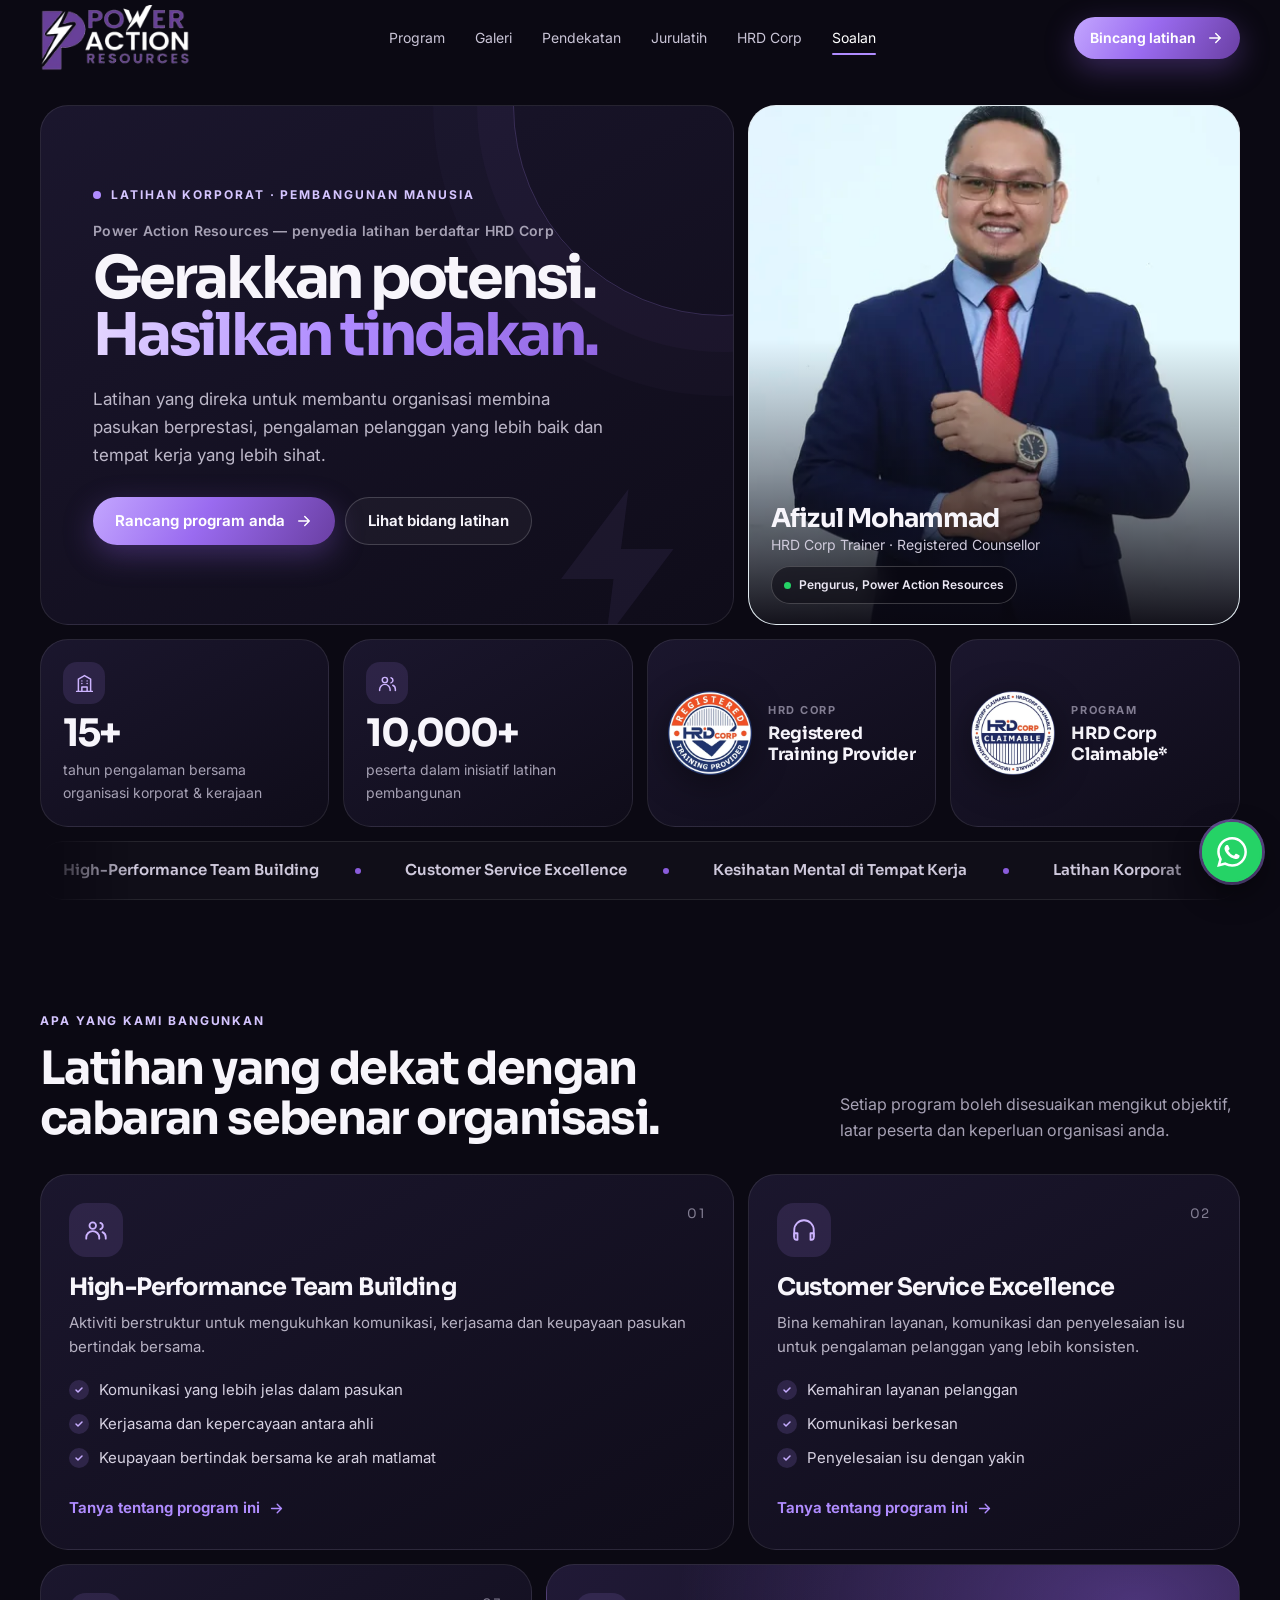
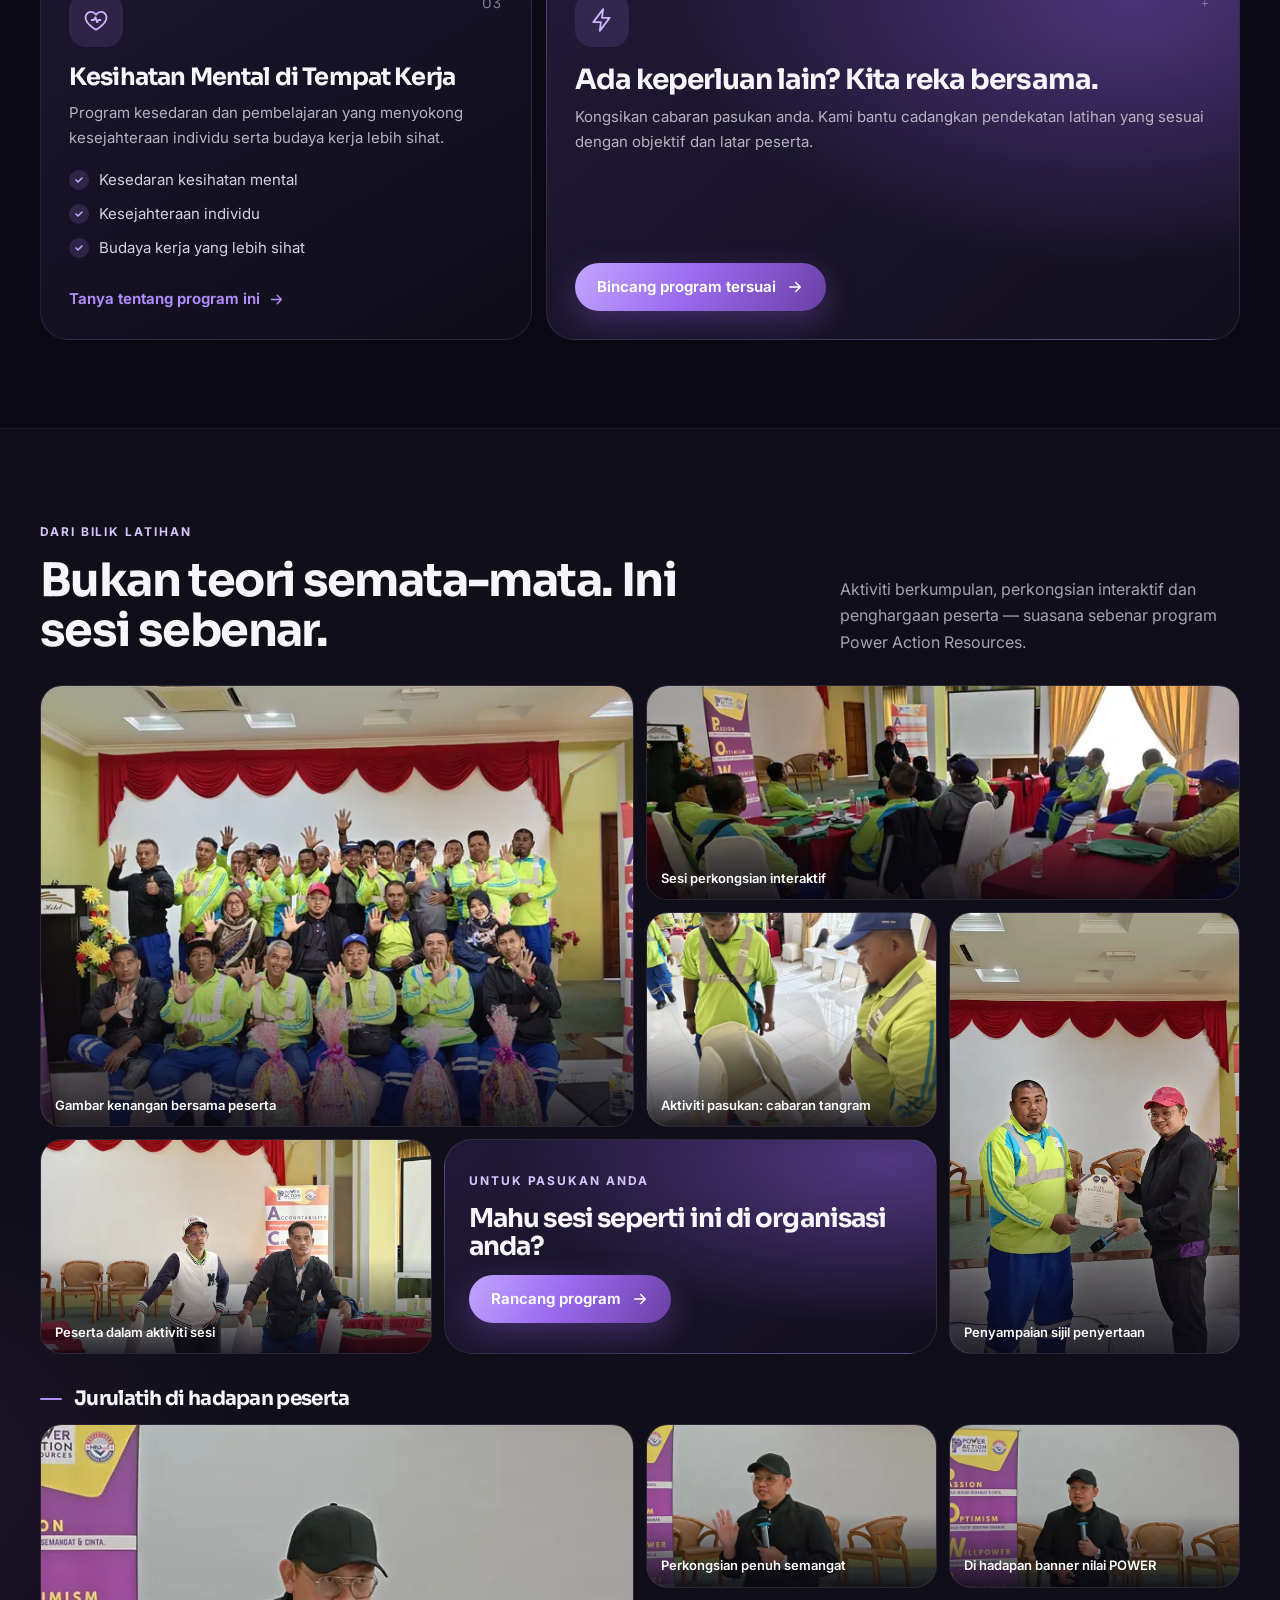
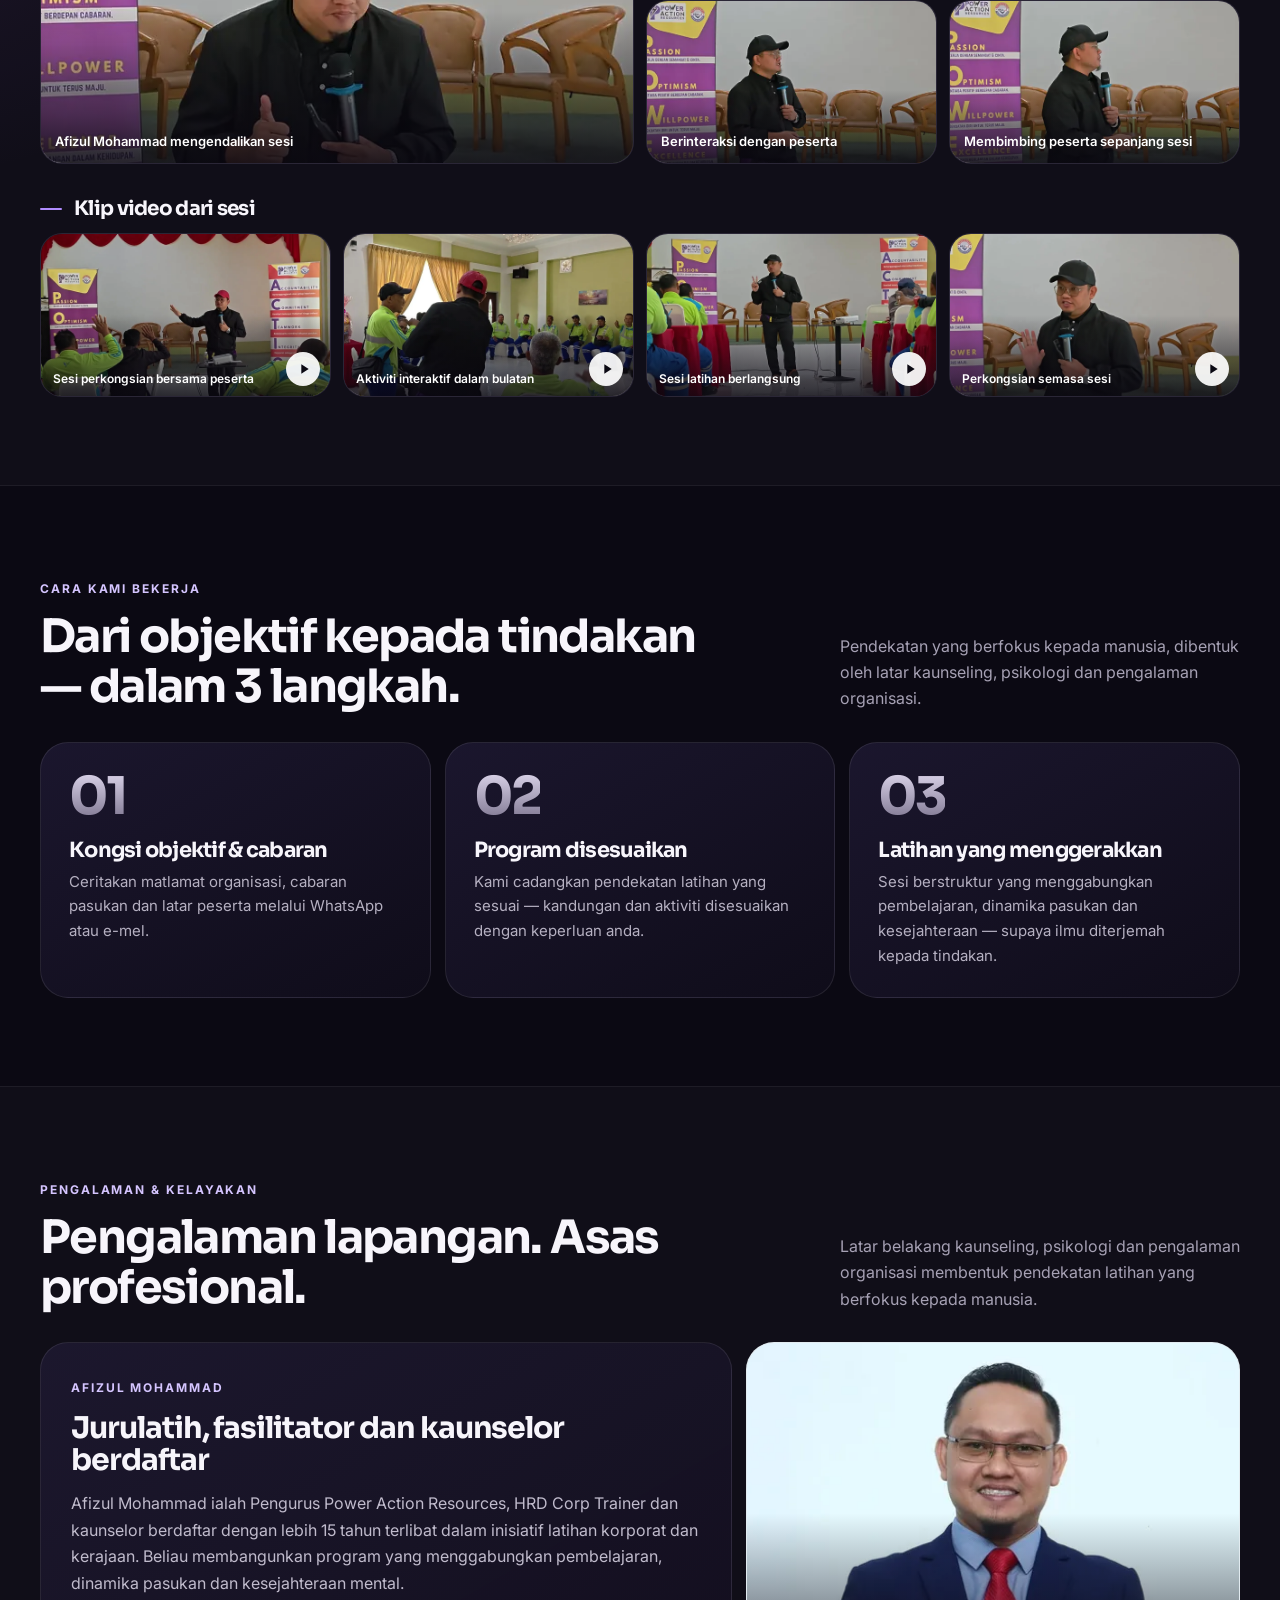
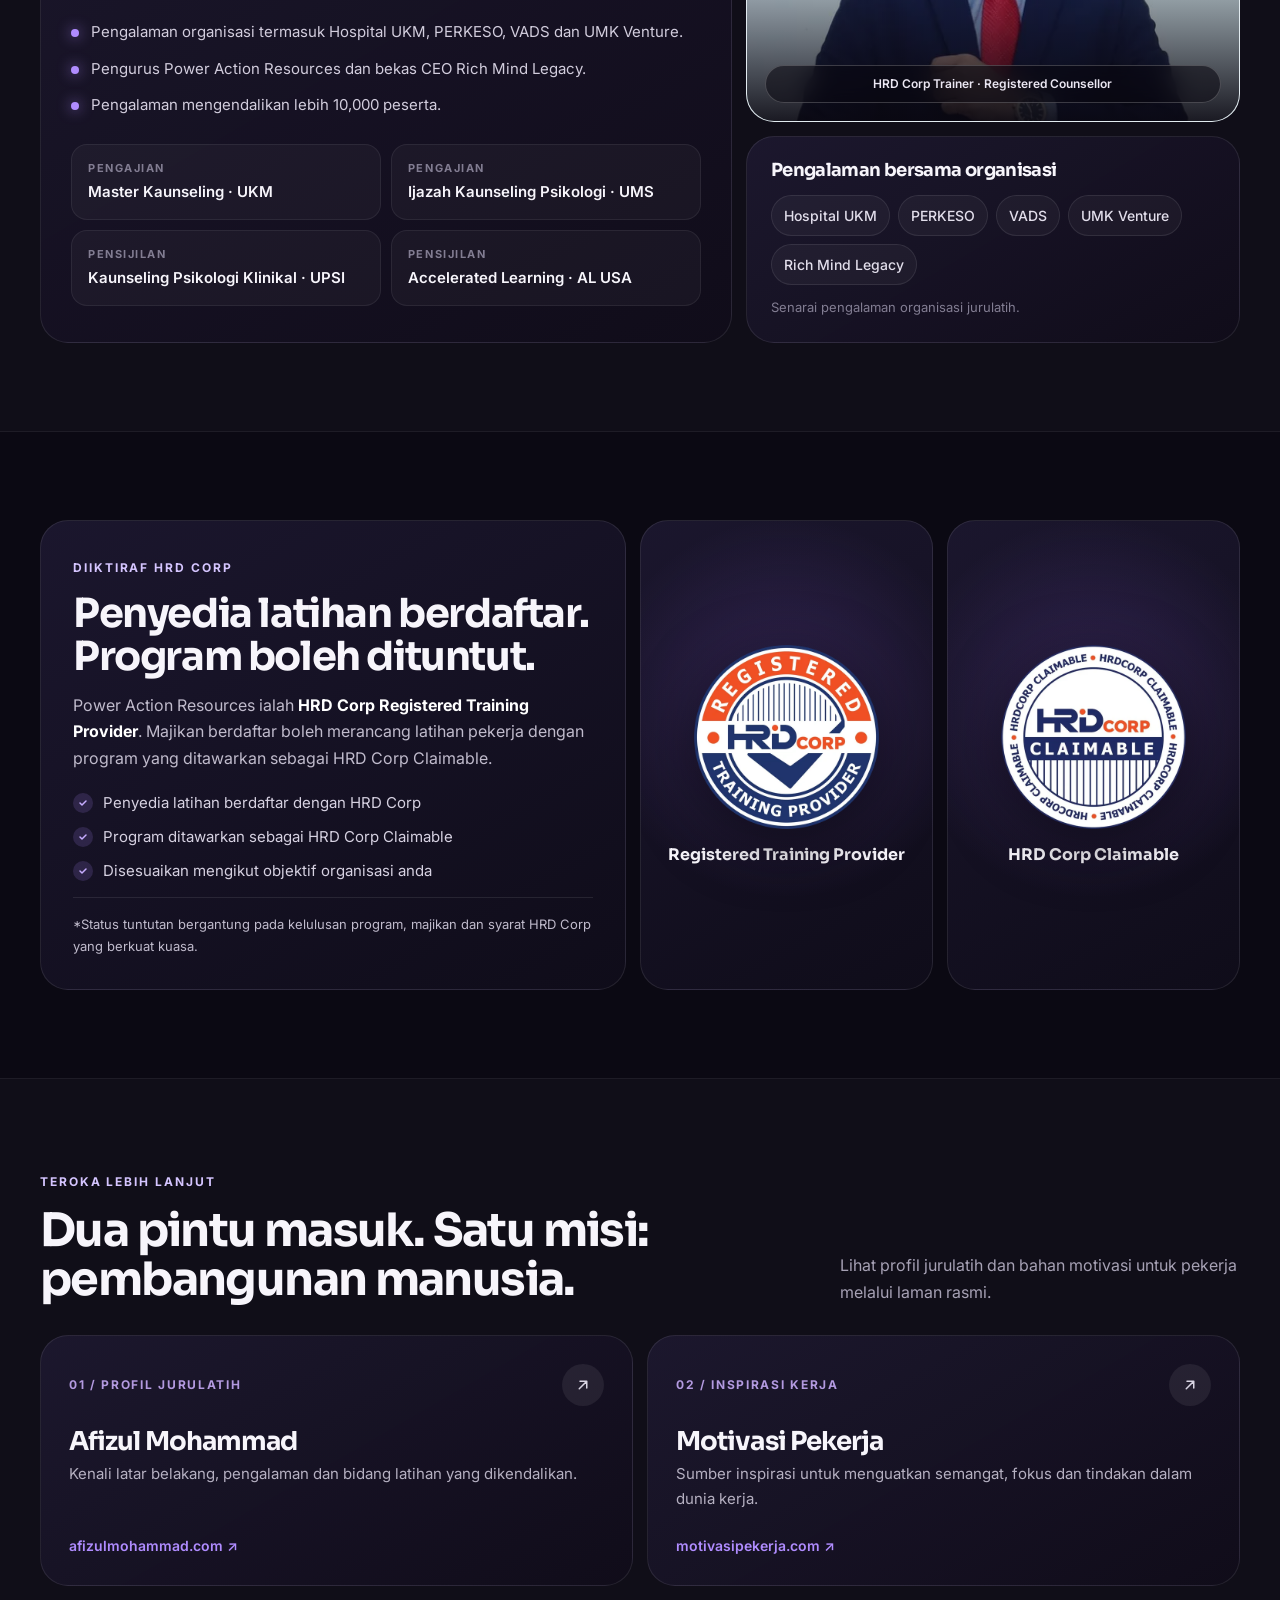
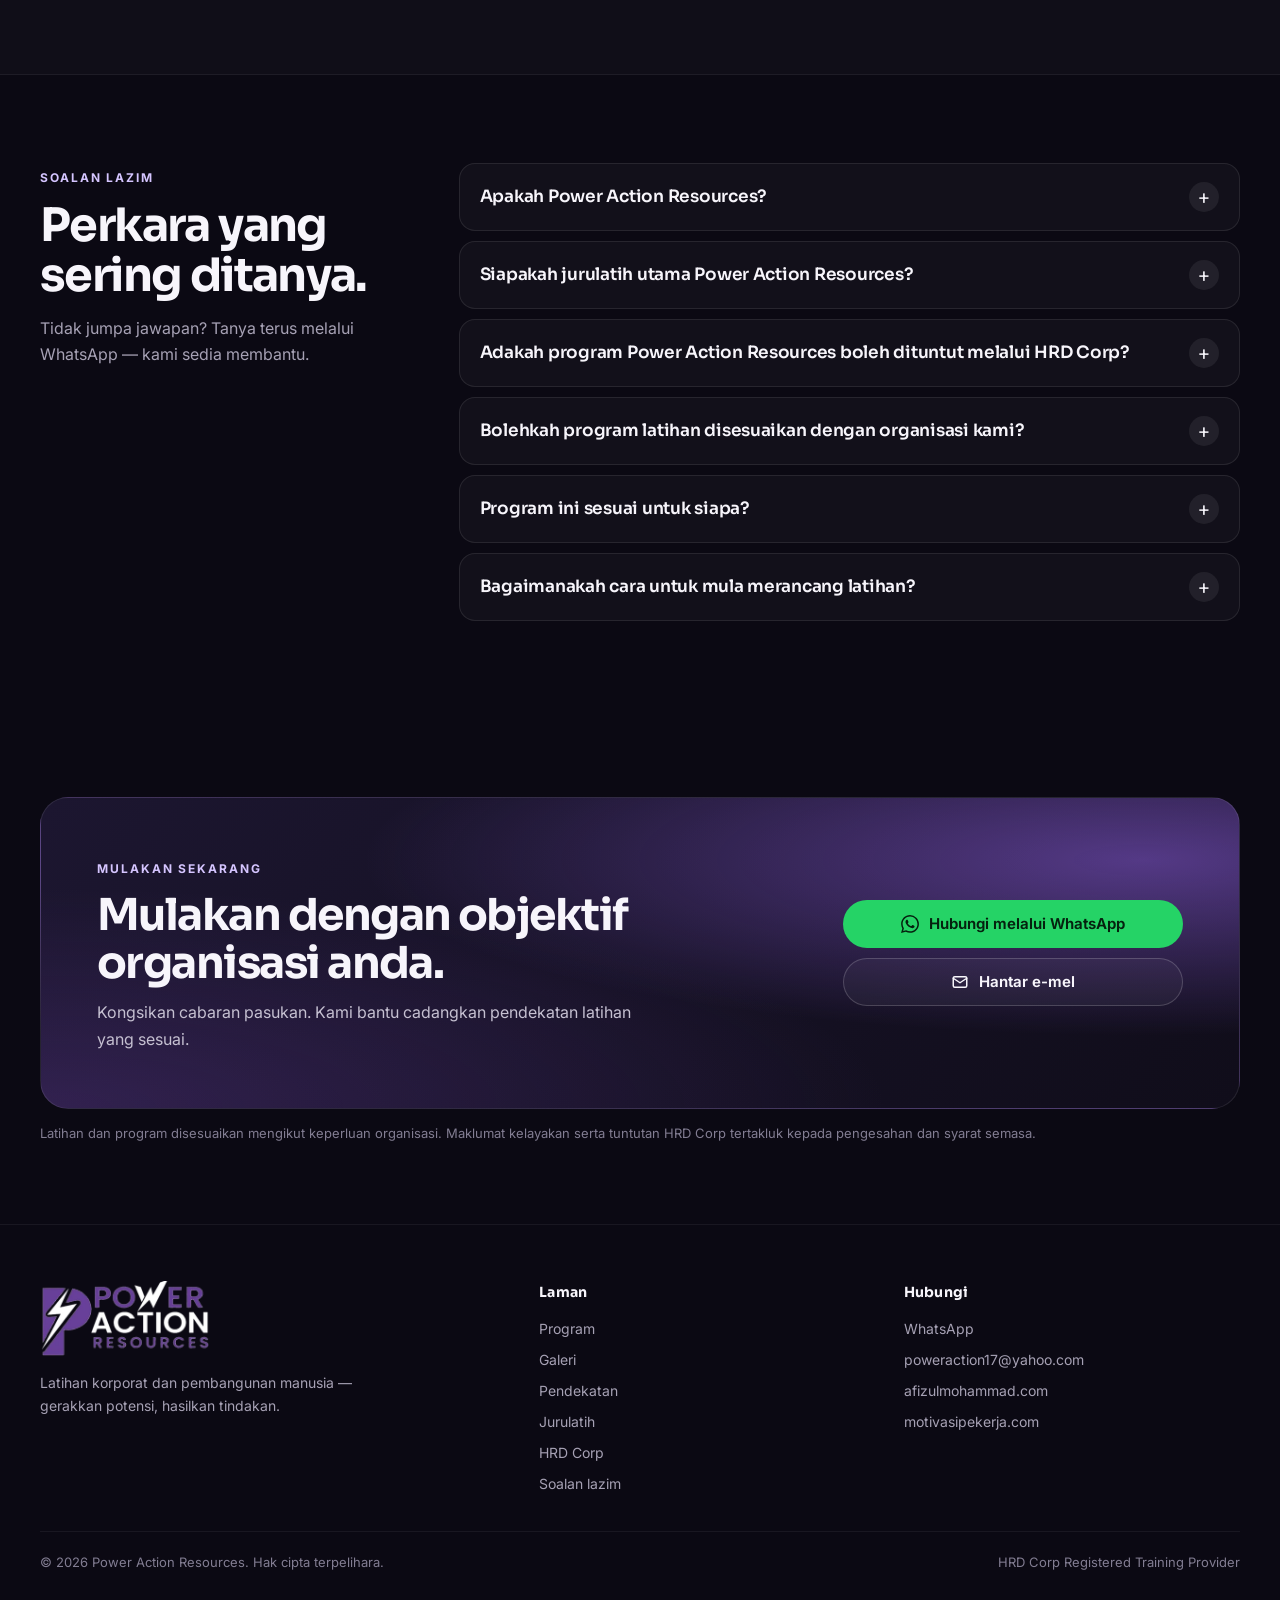
==== commit 32bb669a: "Tambah set gambar jurulatih di hadapan peserta 5 gambar jurulatih dalam galeri (1 besar + 4 kecil), " ====
--- a/index.html
+++ b/index.html
@@ -32,7 +32,7 @@
 <link rel="preload" as="style" href="https://fonts.googleapis.com/css2?family=Inter:wght@400;500;600;700&family=Sora:wght@500;600;700;800&display=swap" onload="this.onload=null;this.rel='stylesheet'">
 <noscript><link rel="stylesheet" href="https://fonts.googleapis.com/css2?family=Inter:wght@400;500;600;700&family=Sora:wght@500;600;700;800&display=swap"></noscript>
 <link rel="preload" as="image" href="assets/img/afizul-854.webp" imagesrcset="assets/img/afizul-480.webp 480w, assets/img/afizul-854.webp 854w" imagesizes="(min-width:1024px) 480px, 100vw">
-<link rel="stylesheet" href="css/style.css?v=2">
+<link rel="stylesheet" href="css/style.css?v=3">
 <script>document.documentElement.classList.add('js')</script>
 <script type="application/ld+json">
 {
@@ -508,6 +508,40 @@
         <a class="btn btn--brand" href="https://wa.link/lsq0qn" target="_blank" rel="noopener" data-wa>Rancang program <svg viewBox="0 0 24 24" fill="none" stroke="currentColor" stroke-width="2" stroke-linecap="round" stroke-linejoin="round" aria-hidden="true"><path d="M5 12h14M13 6l6 6-6 6"/></svg></a>
       </div>
     </div>
+    <h3 class="gal__sub reveal">Jurulatih di hadapan peserta</h3>
+    <div class="spk">
+      <figure class="gal__item spk--1 reveal" style="--d:0.00s">
+        <button class="gal__btn" type="button" data-lb="assets/img/jurulatih-1-1920.webp" data-cap="Afizul Mohammad mengendalikan sesi" aria-label="Besarkan gambar: Afizul Mohammad mengendalikan sesi">
+          <img src="assets/img/jurulatih-1-1280.webp" srcset="assets/img/jurulatih-1-640.webp 640w, assets/img/jurulatih-1-1280.webp 1280w" sizes="(min-width:1024px) 600px, 100vw" width="1280" height="720" alt="Afizul Mohammad mengendalikan sesi latihan sambil memegang mikrofon" loading="lazy" style="object-position:center 30%">
+        </button>
+        <figcaption>Afizul Mohammad mengendalikan sesi</figcaption>
+      </figure>
+      <figure class="gal__item spk--2 reveal" style="--d:0.05s">
+        <button class="gal__btn" type="button" data-lb="assets/img/jurulatih-2-1920.webp" data-cap="Perkongsian penuh semangat" aria-label="Besarkan gambar: Perkongsian penuh semangat">
+          <img src="assets/img/jurulatih-2-1280.webp" srcset="assets/img/jurulatih-2-640.webp 640w, assets/img/jurulatih-2-1280.webp 1280w" sizes="(min-width:1024px) 300px, 50vw" width="1280" height="720" alt="Afizul Mohammad berkongsi dengan peserta sambil mengangkat tangan" loading="lazy" style="object-position:center 30%">
+        </button>
+        <figcaption>Perkongsian penuh semangat</figcaption>
+      </figure>
+      <figure class="gal__item spk--3 reveal" style="--d:0.10s">
+        <button class="gal__btn" type="button" data-lb="assets/img/jurulatih-3-1920.webp" data-cap="Di hadapan banner nilai POWER" aria-label="Besarkan gambar: Di hadapan banner nilai POWER">
+          <img src="assets/img/jurulatih-3-1280.webp" srcset="assets/img/jurulatih-3-640.webp 640w, assets/img/jurulatih-3-1280.webp 1280w" sizes="(min-width:1024px) 300px, 50vw" width="1280" height="720" alt="Afizul Mohammad di hadapan banner nilai POWER Power Action Resources" loading="lazy" style="object-position:center 30%">
+        </button>
+        <figcaption>Di hadapan banner nilai POWER</figcaption>
+      </figure>
+      <figure class="gal__item spk--4 reveal" style="--d:0.15s">
+        <button class="gal__btn" type="button" data-lb="assets/img/jurulatih-4-1920.webp" data-cap="Berinteraksi dengan peserta" aria-label="Besarkan gambar: Berinteraksi dengan peserta">
+          <img src="assets/img/jurulatih-4-1280.webp" srcset="assets/img/jurulatih-4-640.webp 640w, assets/img/jurulatih-4-1280.webp 1280w" sizes="(min-width:1024px) 300px, 50vw" width="1280" height="720" alt="Afizul Mohammad berinteraksi dengan peserta semasa sesi" loading="lazy" style="object-position:center 30%">
+        </button>
+        <figcaption>Berinteraksi dengan peserta</figcaption>
+      </figure>
+      <figure class="gal__item spk--5 reveal" style="--d:0.20s">
+        <button class="gal__btn" type="button" data-lb="assets/img/jurulatih-5-1920.webp" data-cap="Membimbing peserta sepanjang sesi" aria-label="Besarkan gambar: Membimbing peserta sepanjang sesi">
+          <img src="assets/img/jurulatih-5-1280.webp" srcset="assets/img/jurulatih-5-640.webp 640w, assets/img/jurulatih-5-1280.webp 1280w" sizes="(min-width:1024px) 300px, 50vw" width="1280" height="720" alt="Afizul Mohammad membimbing peserta semasa sesi latihan" loading="lazy" style="object-position:center 30%">
+        </button>
+        <figcaption>Membimbing peserta sepanjang sesi</figcaption>
+      </figure>
+    </div>
+    <h3 class="gal__sub reveal">Klip video dari sesi</h3>
     <div class="vids">
       <figure class="vid reveal" style="--d:0.00s">
         <button class="vid__btn" type="button" data-lb-video="assets/video/sesi-1.mp4" data-poster="assets/video/sesi-1.webp" data-cap="Sesi perkongsian bersama peserta" aria-label="Main video dengan bunyi: Sesi perkongsian bersama peserta">
@@ -711,6 +745,6 @@
 
 <a class="fab" href="https://wa.link/lsq0qn" target="_blank" rel="noopener" data-wa aria-label="Hubungi Power Action Resources melalui WhatsApp"><svg viewBox="0 0 24 24" fill="currentColor" aria-hidden="true"><path d="M17.47 14.38c-.3-.15-1.76-.87-2.03-.97-.27-.1-.47-.15-.67.15-.2.3-.77.97-.94 1.16-.17.2-.35.22-.64.08-.3-.15-1.26-.46-2.39-1.48-.88-.79-1.48-1.76-1.65-2.06-.17-.3-.02-.46.13-.6.13-.14.3-.35.45-.52.15-.18.2-.3.3-.5.1-.2.05-.37-.03-.52-.07-.15-.67-1.61-.92-2.2-.24-.58-.49-.5-.67-.51h-.57c-.2 0-.52.07-.79.37-.27.3-1.04 1.02-1.04 2.48s1.07 2.88 1.21 3.07c.15.2 2.1 3.2 5.08 4.49.71.31 1.26.49 1.69.63.71.23 1.36.2 1.87.12.57-.09 1.76-.72 2-1.41.25-.7.25-1.29.18-1.42-.08-.12-.27-.2-.57-.35zM12.05 21.8h-.01a9.87 9.87 0 0 1-5.03-1.38l-.36-.21-3.74.98 1-3.65-.24-.37a9.86 9.86 0 0 1-1.51-5.26c0-5.45 4.44-9.88 9.89-9.88 2.64 0 5.12 1.03 6.99 2.9a9.83 9.83 0 0 1 2.89 7c0 5.45-4.44 9.88-9.88 9.88zm8.41-18.3A11.82 11.82 0 0 0 12.05 0C5.5 0 .16 5.34.16 11.89c0 2.1.55 4.14 1.59 5.95L.06 24l6.3-1.65a11.88 11.88 0 0 0 5.68 1.45h.01c6.55 0 11.89-5.34 11.89-11.89 0-3.18-1.24-6.16-3.48-8.41z"/></svg><span class="fab__tip">Bincang latihan</span></a>
 
-<script src="js/main.js?v=2" defer></script>
+<script src="js/main.js?v=3" defer></script>
 </body>
 </html>
--- a/css/style.css
+++ b/css/style.css
@@ -370,3 +370,17 @@
   .vids{grid-template-columns:repeat(4,minmax(0,1fr))}
 }
 @media (max-width:559px){.vid figcaption{display:none}}
+
+/* Jurulatih di hadapan peserta */
+.gal__sub{font-size:20px;margin:34px 0 14px;display:flex;align-items:center;gap:12px}
+.gal__sub::before{content:"";width:22px;height:2px;border-radius:2px;background:var(--brand-hi)}
+.spk{display:grid;gap:12px;grid-template-columns:repeat(2,minmax(0,1fr))}
+.spk .gal__item{aspect-ratio:16/9}
+.spk--1{grid-column:1/-1}
+.vids{margin-top:0}
+@media (min-width:1024px){
+  .spk{grid-template-columns:repeat(4,minmax(0,1fr))}
+  .spk--1{grid-column:1/3;grid-row:1/3;aspect-ratio:auto}
+}
+@media (max-width:559px){.spk .gal__item:not(.spk--1) figcaption{display:none}}
+@media (min-width:1024px){.spk{grid-auto-rows:164px}.spk .gal__item{aspect-ratio:auto}}
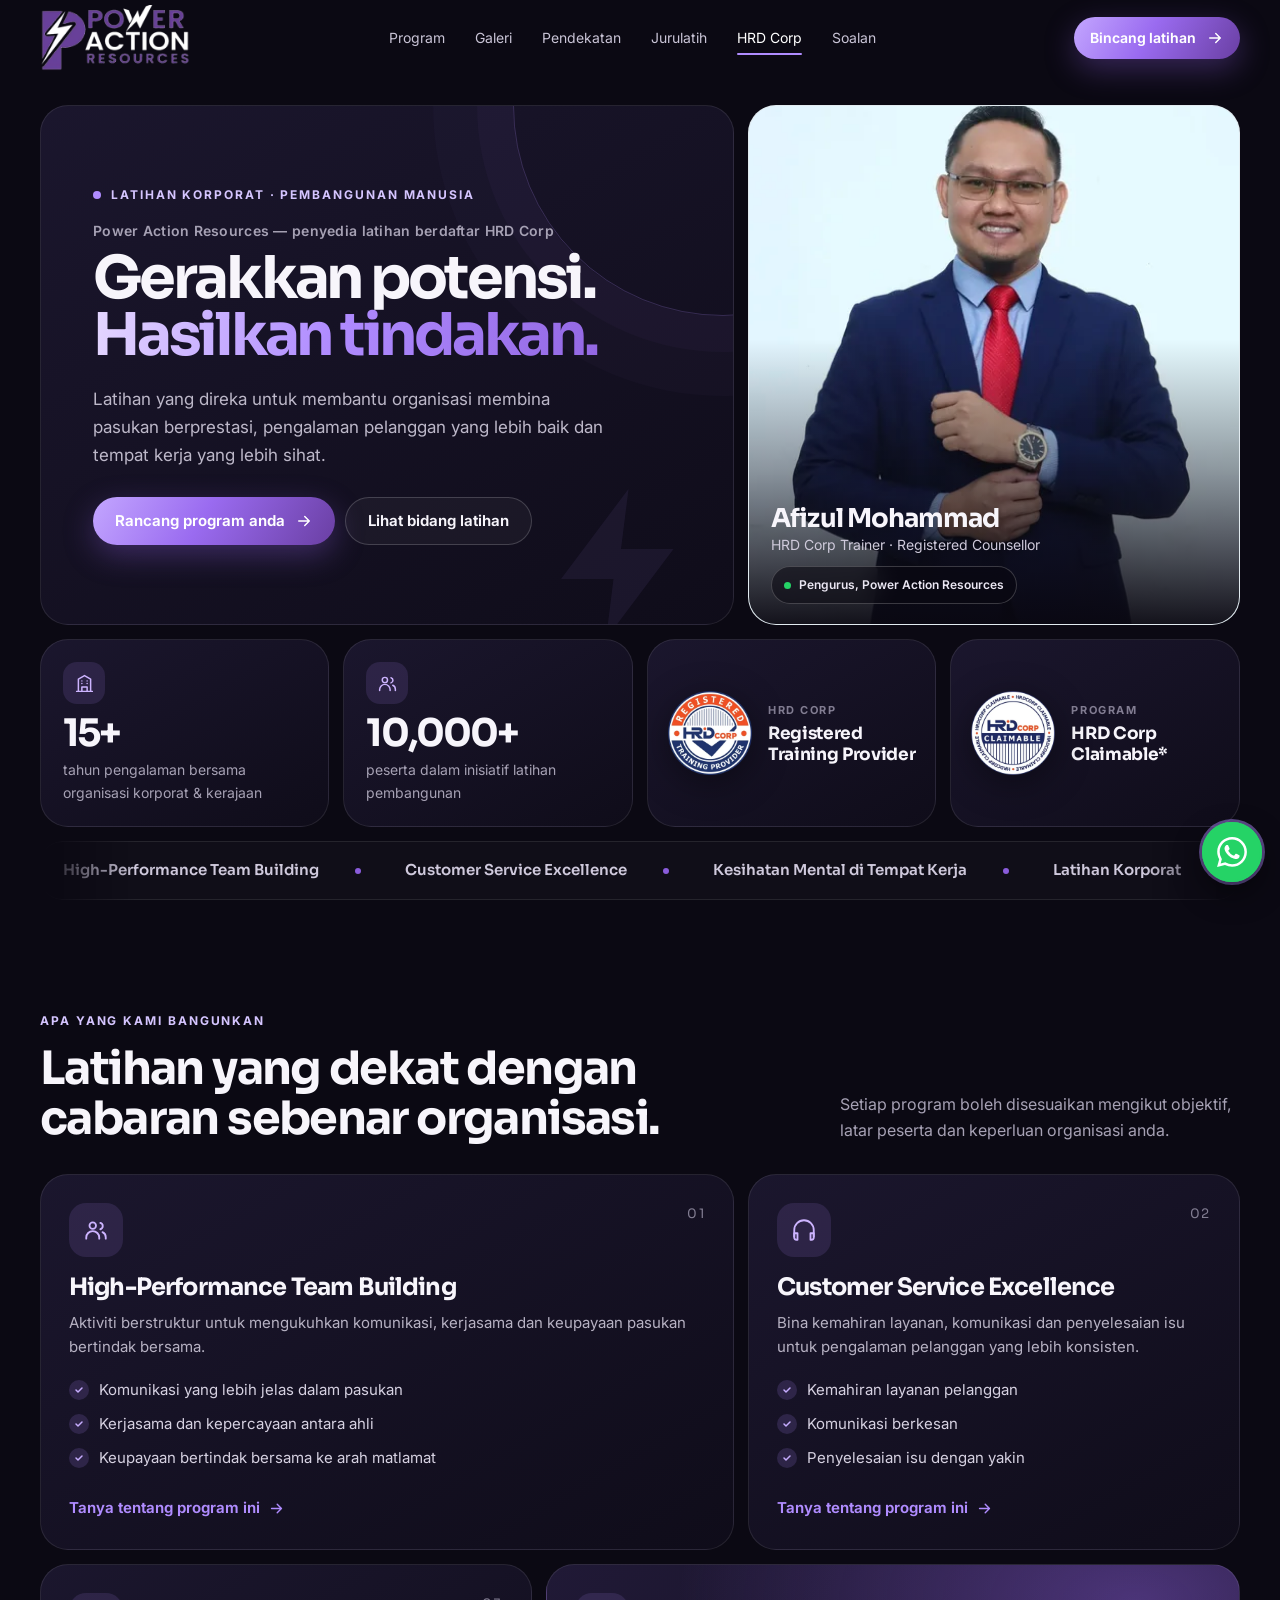
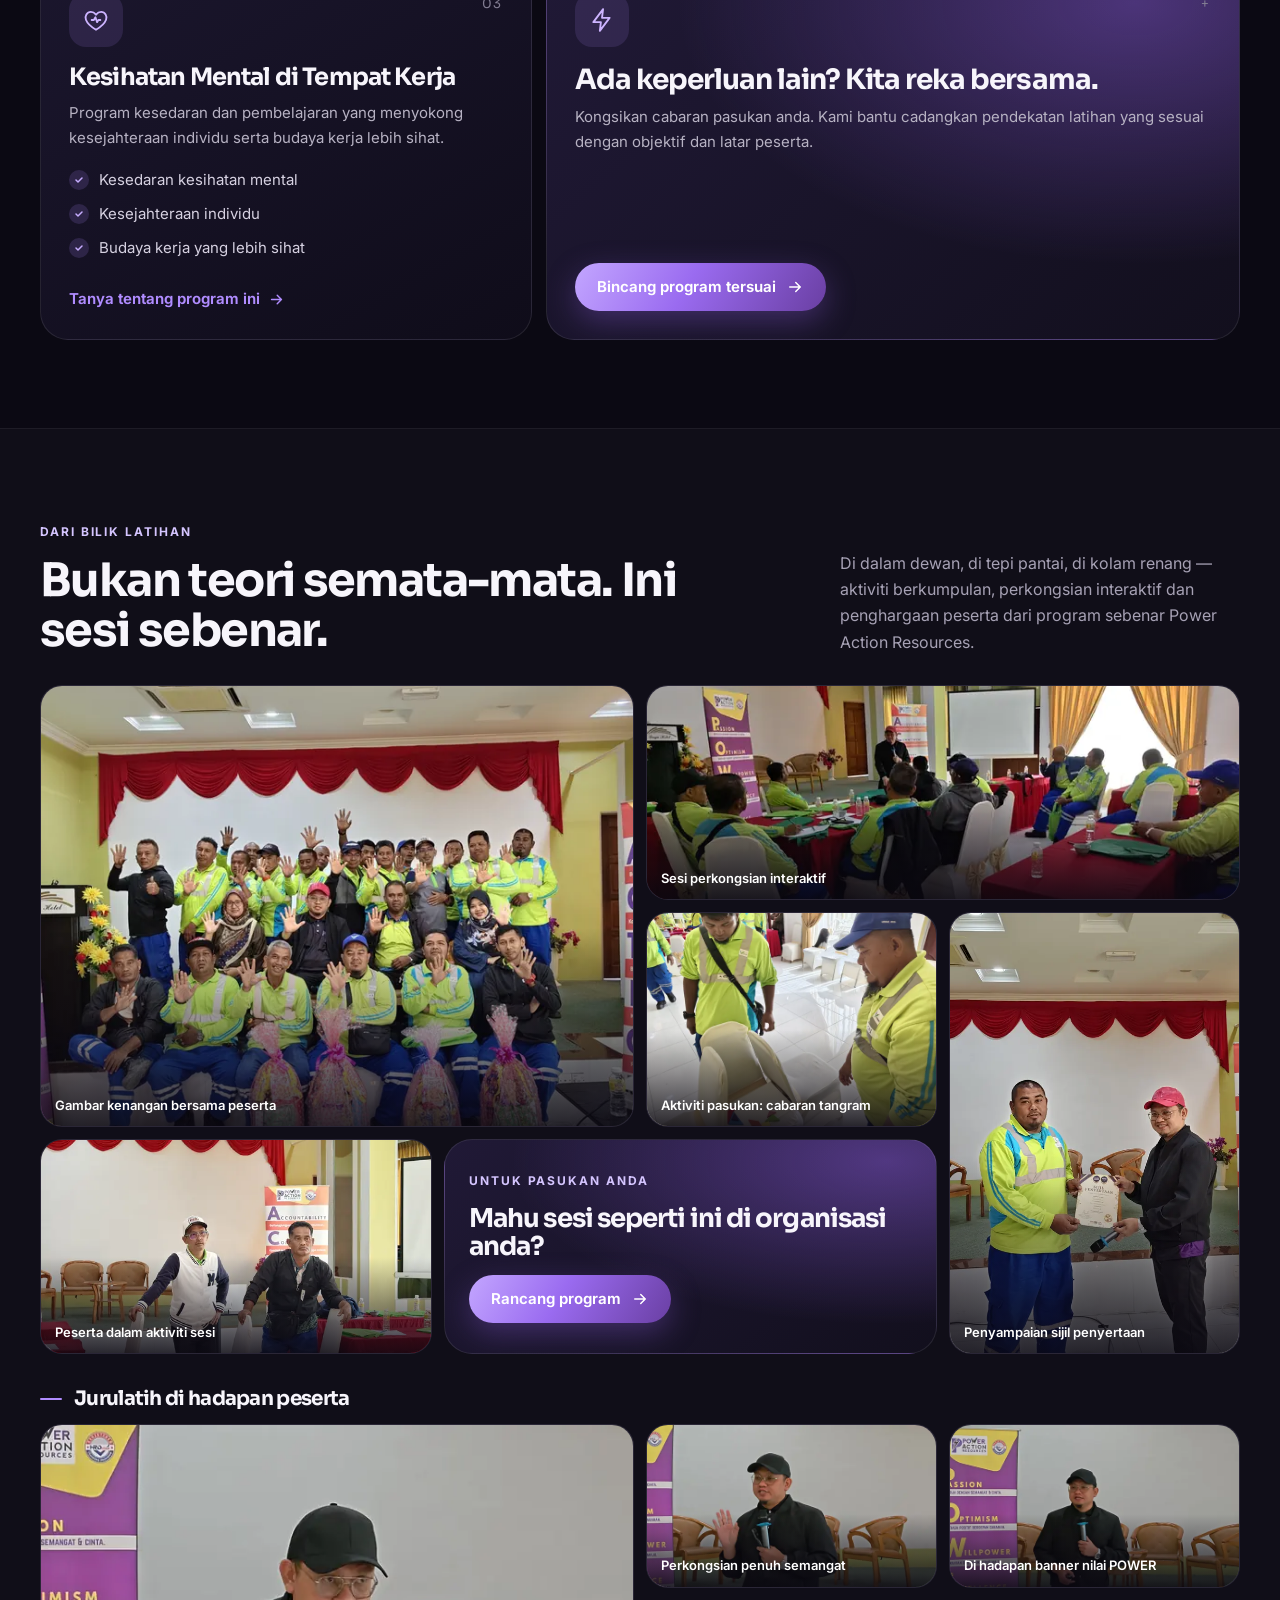
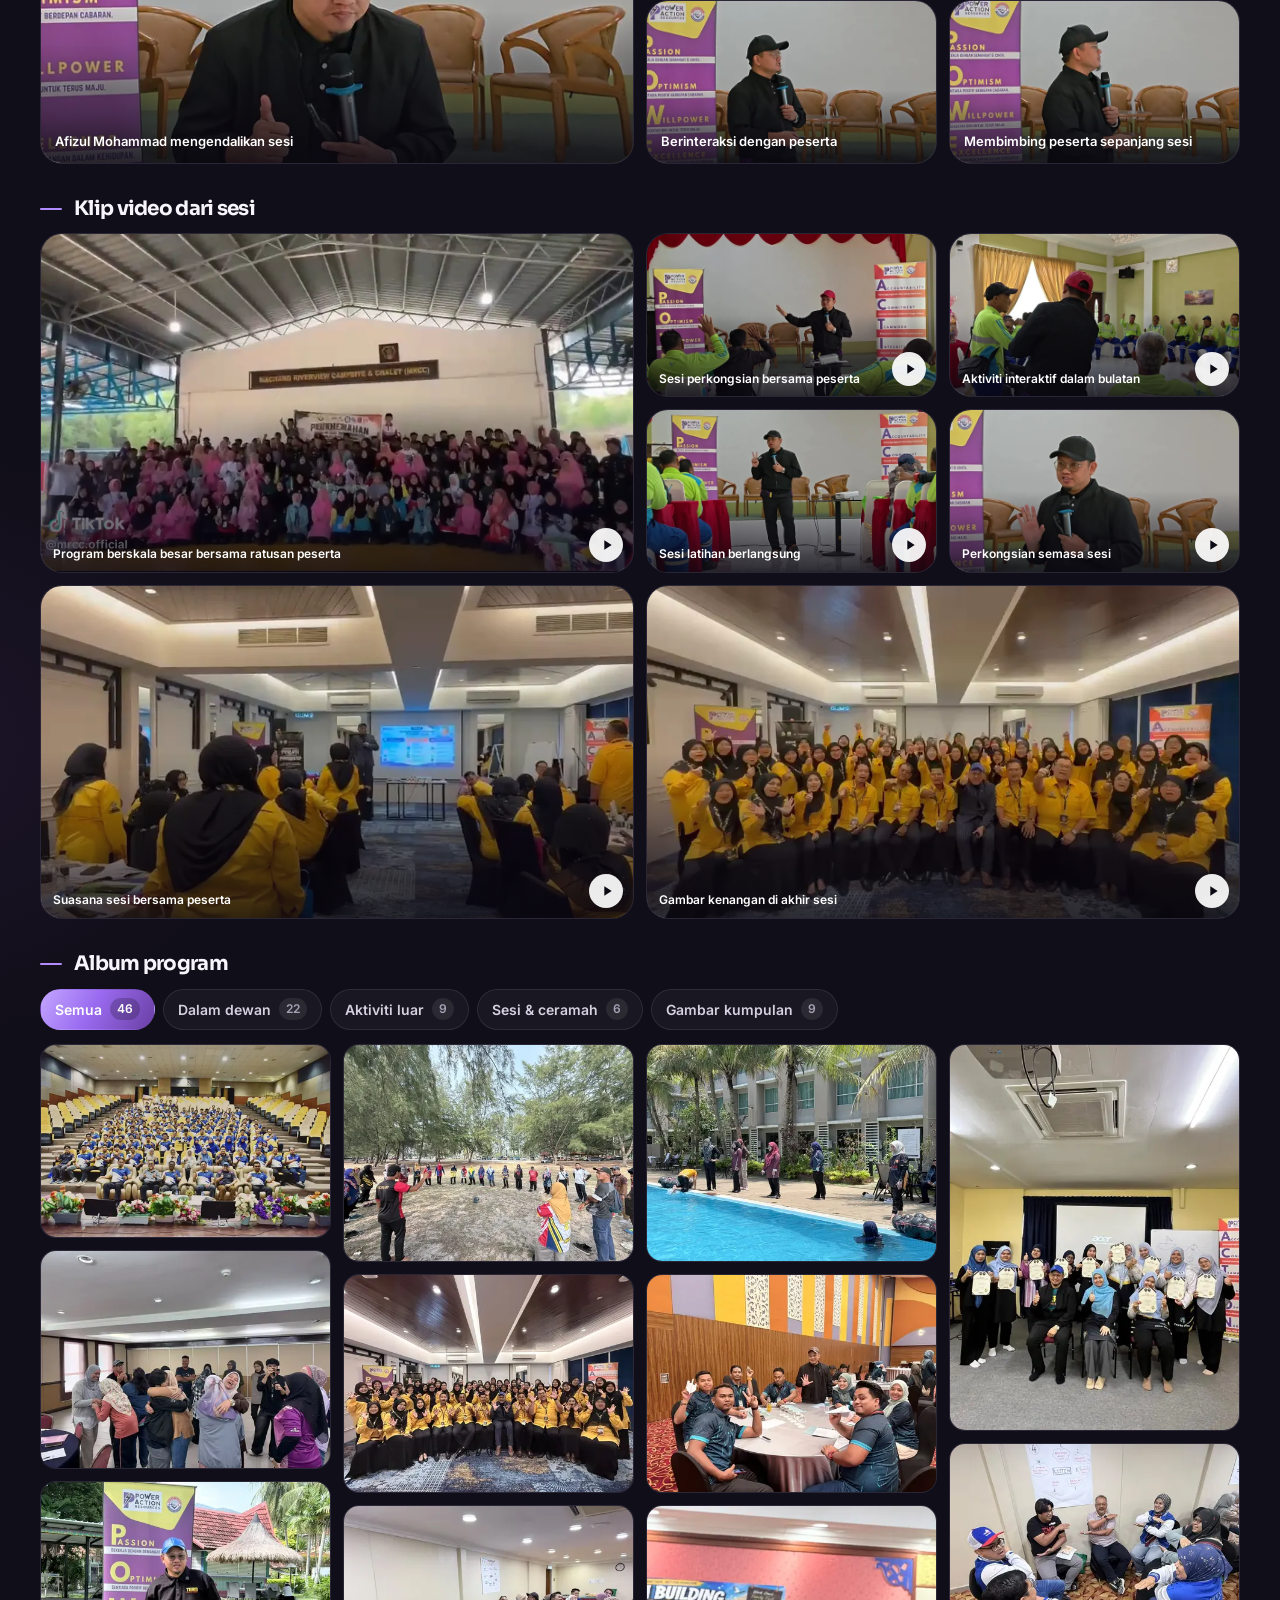
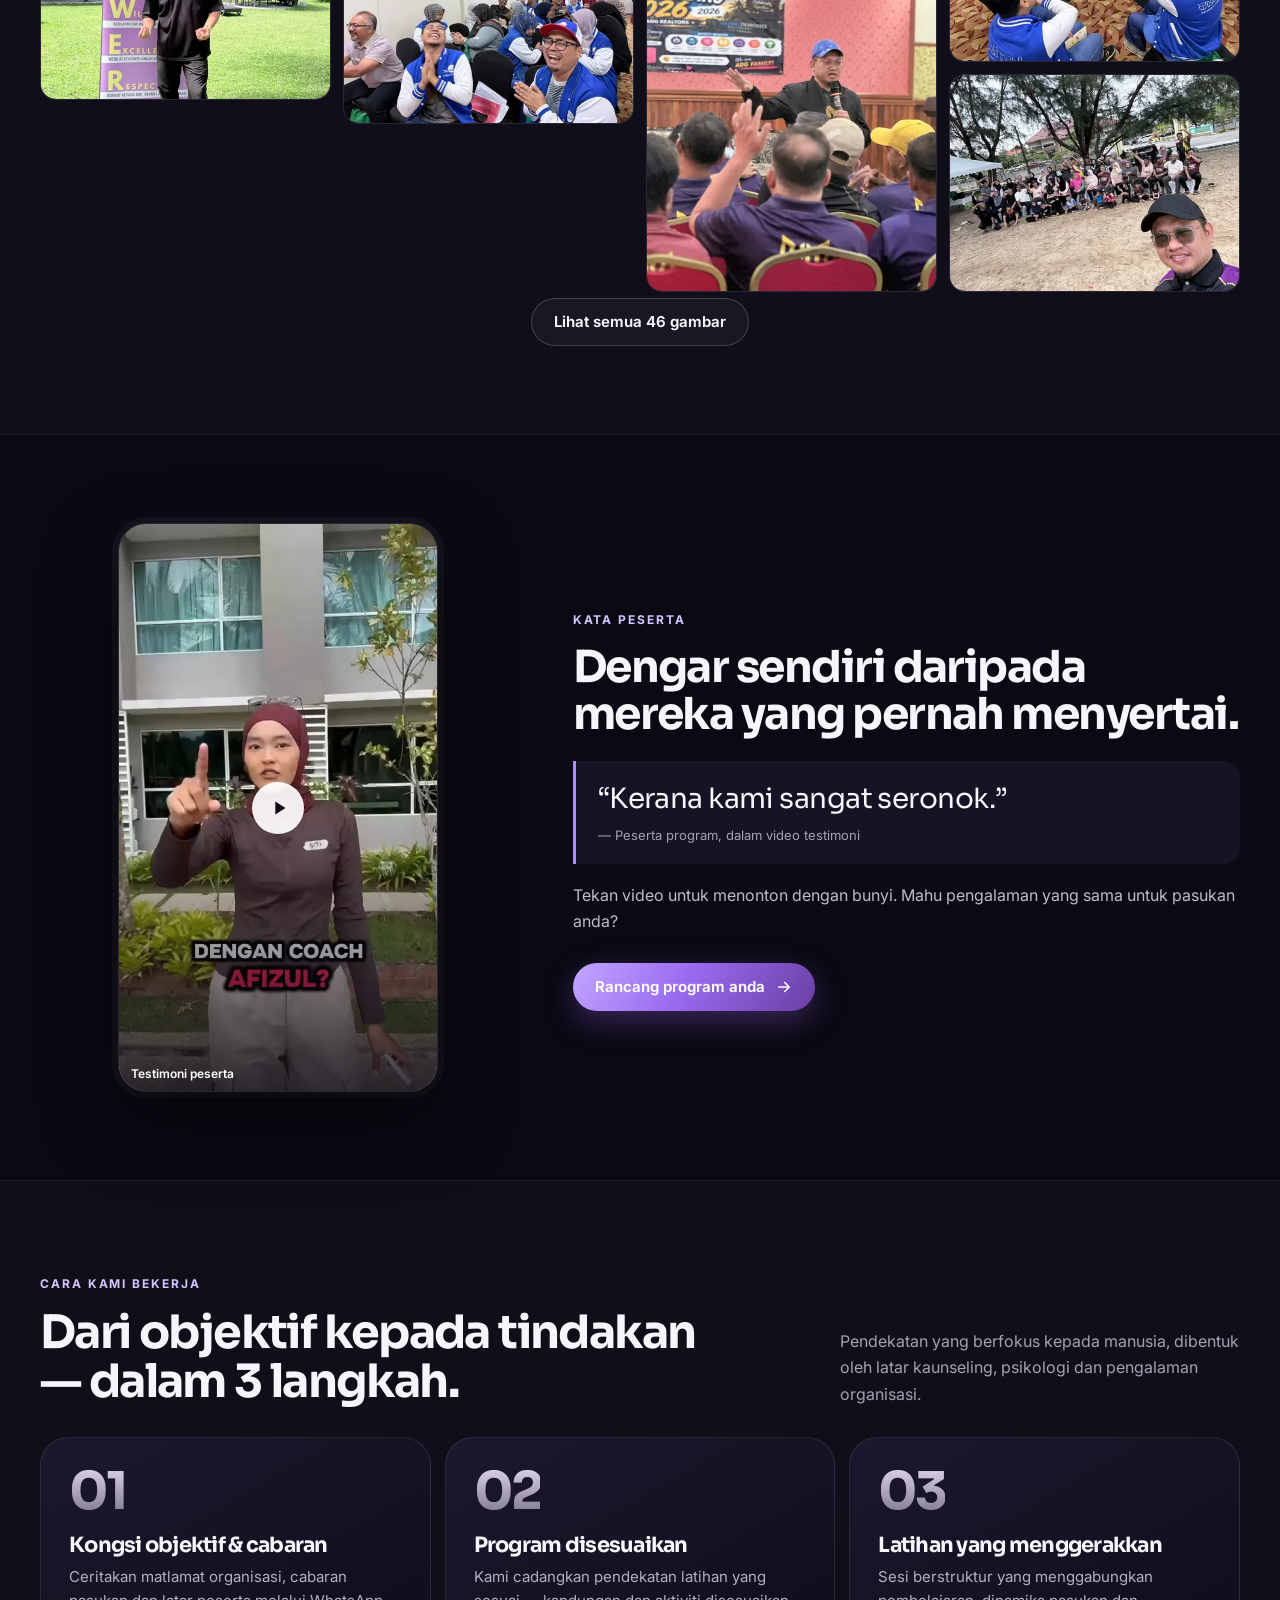
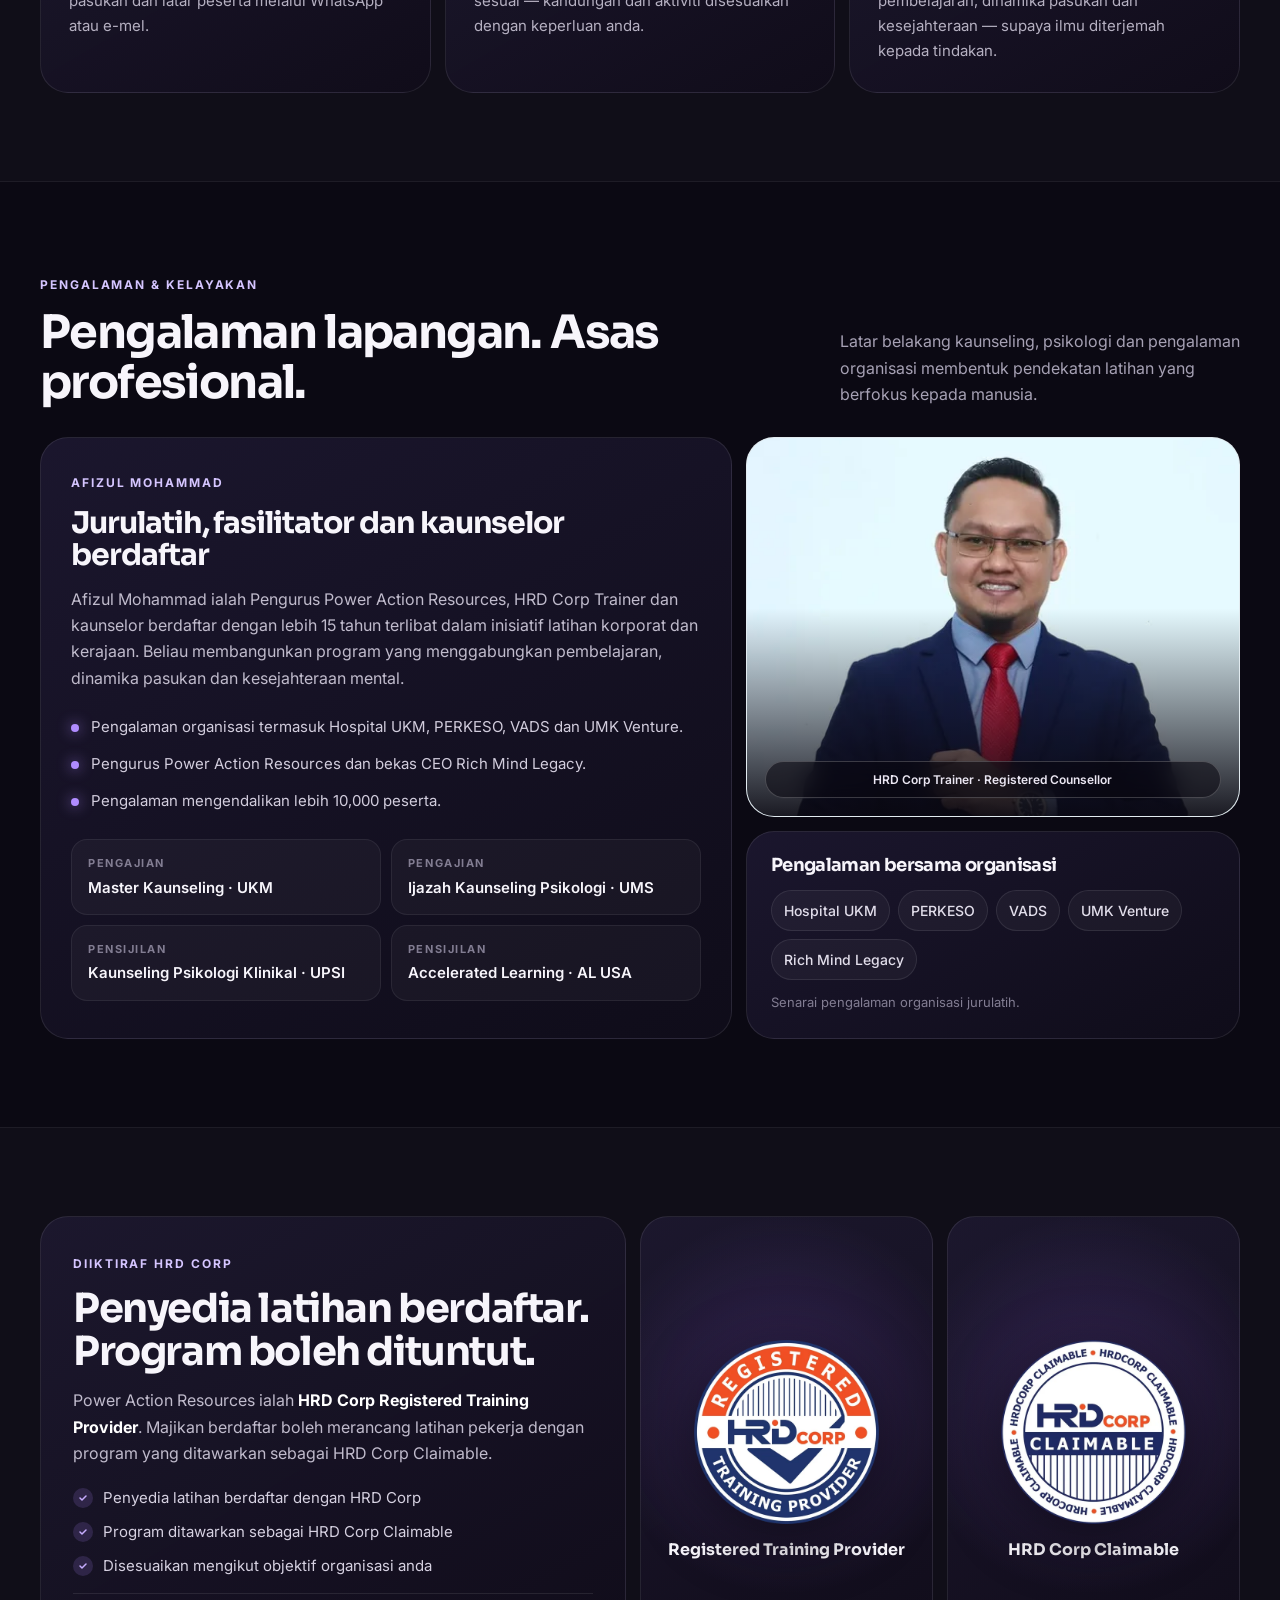
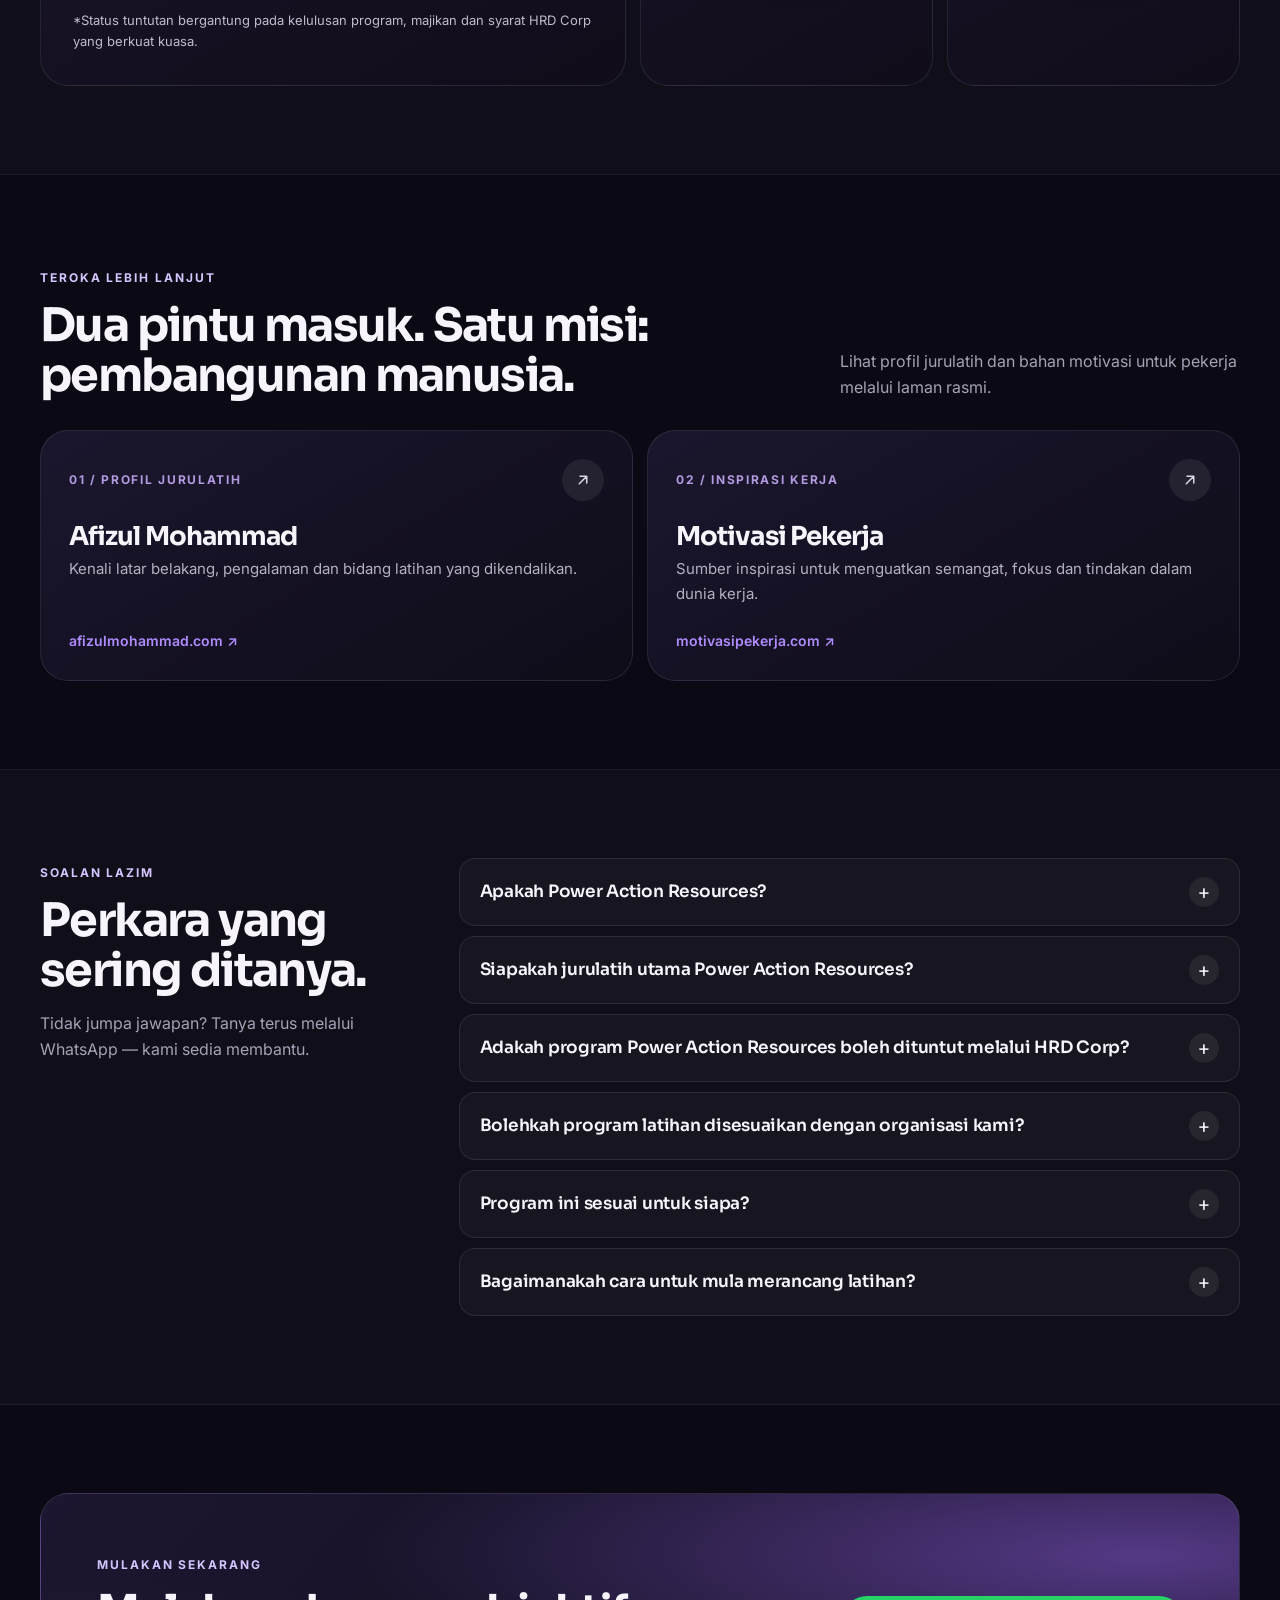
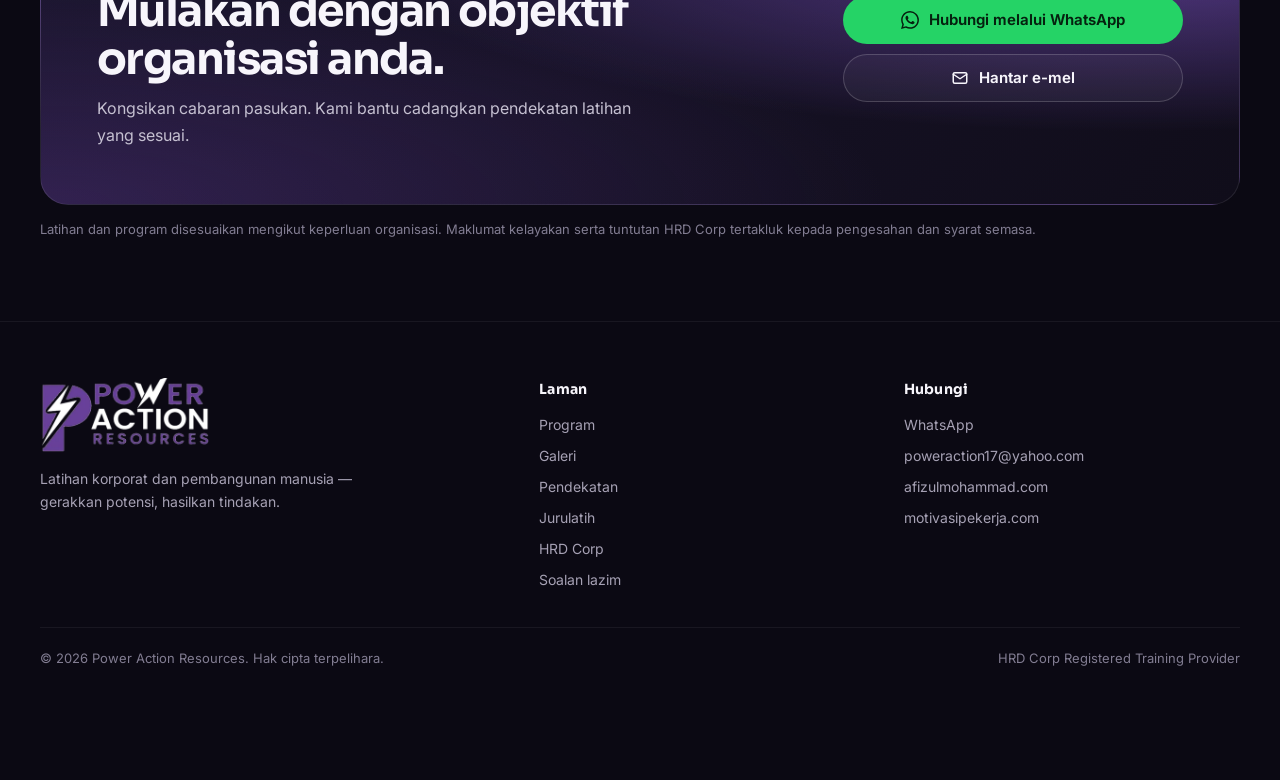
==== commit 32ad3d6a: "Tambah album program, video baharu & testimoni peserta - Album 46 gambar dengan penapis (dalam dewan" ====
--- a/index.html
+++ b/index.html
@@ -32,7 +32,7 @@
 <link rel="preload" as="style" href="https://fonts.googleapis.com/css2?family=Inter:wght@400;500;600;700&family=Sora:wght@500;600;700;800&display=swap" onload="this.onload=null;this.rel='stylesheet'">
 <noscript><link rel="stylesheet" href="https://fonts.googleapis.com/css2?family=Inter:wght@400;500;600;700&family=Sora:wght@500;600;700;800&display=swap"></noscript>
 <link rel="preload" as="image" href="assets/img/afizul-854.webp" imagesrcset="assets/img/afizul-480.webp 480w, assets/img/afizul-854.webp 854w" imagesizes="(min-width:1024px) 480px, 100vw">
-<link rel="stylesheet" href="css/style.css?v=3">
+<link rel="stylesheet" href="css/style.css?v=5">
 <script>document.documentElement.classList.add('js')</script>
 <script type="application/ld+json">
 {
@@ -273,6 +273,58 @@
    }
   },
   {
+   "@type": "VideoObject",
+   "@id": "https://dynopos.github.io/Powercoach/#video-5",
+   "name": "Sesi latihan Power Action Resources (Program berskala besar bersama ratusan peserta)",
+   "description": "Klip sebenar daripada sesi latihan Power Action Resources: program berskala besar bersama ratusan peserta.",
+   "thumbnailUrl": "https://dynopos.github.io/Powercoach/assets/video/sesi-5.webp",
+   "contentUrl": "https://dynopos.github.io/Powercoach/assets/video/sesi-5.mp4",
+   "uploadDate": "2026-11-22",
+   "duration": "PT30S",
+   "publisher": {
+    "@id": "https://dynopos.github.io/Powercoach/#organisasi"
+   }
+  },
+  {
+   "@type": "VideoObject",
+   "@id": "https://dynopos.github.io/Powercoach/#video-6",
+   "name": "Sesi latihan Power Action Resources (Testimoni peserta)",
+   "description": "Klip sebenar daripada sesi latihan Power Action Resources: testimoni peserta.",
+   "thumbnailUrl": "https://dynopos.github.io/Powercoach/assets/video/sesi-6.webp",
+   "contentUrl": "https://dynopos.github.io/Powercoach/assets/video/sesi-6.mp4",
+   "uploadDate": "2026-11-22",
+   "duration": "PT33S",
+   "publisher": {
+    "@id": "https://dynopos.github.io/Powercoach/#organisasi"
+   }
+  },
+  {
+   "@type": "VideoObject",
+   "@id": "https://dynopos.github.io/Powercoach/#video-7",
+   "name": "Sesi latihan Power Action Resources (Suasana sesi bersama peserta)",
+   "description": "Klip sebenar daripada sesi latihan Power Action Resources: suasana sesi bersama peserta.",
+   "thumbnailUrl": "https://dynopos.github.io/Powercoach/assets/video/sesi-7.webp",
+   "contentUrl": "https://dynopos.github.io/Powercoach/assets/video/sesi-7.mp4",
+   "uploadDate": "2026-11-22",
+   "duration": "PT11S",
+   "publisher": {
+    "@id": "https://dynopos.github.io/Powercoach/#organisasi"
+   }
+  },
+  {
+   "@type": "VideoObject",
+   "@id": "https://dynopos.github.io/Powercoach/#video-8",
+   "name": "Sesi latihan Power Action Resources (Gambar kenangan di akhir sesi)",
+   "description": "Klip sebenar daripada sesi latihan Power Action Resources: gambar kenangan di akhir sesi.",
+   "thumbnailUrl": "https://dynopos.github.io/Powercoach/assets/video/sesi-8.webp",
+   "contentUrl": "https://dynopos.github.io/Powercoach/assets/video/sesi-8.mp4",
+   "uploadDate": "2026-11-22",
+   "duration": "PT5S",
+   "publisher": {
+    "@id": "https://dynopos.github.io/Powercoach/#organisasi"
+   }
+  },
+  {
    "@type": "FAQPage",
    "@id": "https://dynopos.github.io/Powercoach/#soalan",
    "mainEntity": [
@@ -469,7 +521,7 @@
   <div class="wrap">
     <div class="head reveal">
       <div><span class="eyebrow">Dari bilik latihan</span><h2 id="galeri-h">Bukan teori semata-mata. Ini sesi sebenar.</h2></div>
-      <p>Aktiviti berkumpulan, perkongsian interaktif dan penghargaan peserta — suasana sebenar program Power Action Resources.</p>
+      <p>Di dalam dewan, di tepi pantai, di kolam renang — aktiviti berkumpulan, perkongsian interaktif dan penghargaan peserta dari program sebenar Power Action Resources.</p>
     </div>
     <div class="gal">
       <figure class="gal__item gal--a reveal">
@@ -543,40 +595,370 @@
     </div>
     <h3 class="gal__sub reveal">Klip video dari sesi</h3>
     <div class="vids">
-      <figure class="vid reveal" style="--d:0.00s">
+      <figure class="vid vid--big reveal">
+        <button class="vid__btn" type="button" data-lb-video="assets/video/sesi-5.mp4" data-poster="assets/video/sesi-5.webp" data-cap="Program berskala besar bersama ratusan peserta" aria-label="Main video dengan bunyi: Program berskala besar bersama ratusan peserta">
+          <video muted loop playsinline preload="none" poster="assets/video/sesi-5.webp" aria-hidden="true" tabindex="-1"><source src="assets/video/sesi-5.mp4" type="video/mp4"></video>
+          <span class="vid__play" aria-hidden="true"><svg viewBox="0 0 24 24" fill="currentColor"><path d="M8 5v14l11-7z"/></svg></span>
+        </button>
+        <figcaption>Program berskala besar bersama ratusan peserta</figcaption>
+      </figure>
+      <figure class="vid  reveal">
         <button class="vid__btn" type="button" data-lb-video="assets/video/sesi-1.mp4" data-poster="assets/video/sesi-1.webp" data-cap="Sesi perkongsian bersama peserta" aria-label="Main video dengan bunyi: Sesi perkongsian bersama peserta">
-          <video muted loop playsinline preload="none" poster="assets/video/sesi-1.webp" width="1280" height="720" aria-hidden="true" tabindex="-1"><source src="assets/video/sesi-1.mp4" type="video/mp4"></video>
+          <video muted loop playsinline preload="none" poster="assets/video/sesi-1.webp" aria-hidden="true" tabindex="-1"><source src="assets/video/sesi-1.mp4" type="video/mp4"></video>
           <span class="vid__play" aria-hidden="true"><svg viewBox="0 0 24 24" fill="currentColor"><path d="M8 5v14l11-7z"/></svg></span>
         </button>
         <figcaption>Sesi perkongsian bersama peserta</figcaption>
       </figure>
-      <figure class="vid reveal" style="--d:0.06s">
+      <figure class="vid  reveal">
         <button class="vid__btn" type="button" data-lb-video="assets/video/sesi-2.mp4" data-poster="assets/video/sesi-2.webp" data-cap="Aktiviti interaktif dalam bulatan" aria-label="Main video dengan bunyi: Aktiviti interaktif dalam bulatan">
-          <video muted loop playsinline preload="none" poster="assets/video/sesi-2.webp" width="1280" height="720" aria-hidden="true" tabindex="-1"><source src="assets/video/sesi-2.mp4" type="video/mp4"></video>
+          <video muted loop playsinline preload="none" poster="assets/video/sesi-2.webp" aria-hidden="true" tabindex="-1"><source src="assets/video/sesi-2.mp4" type="video/mp4"></video>
           <span class="vid__play" aria-hidden="true"><svg viewBox="0 0 24 24" fill="currentColor"><path d="M8 5v14l11-7z"/></svg></span>
         </button>
         <figcaption>Aktiviti interaktif dalam bulatan</figcaption>
       </figure>
-      <figure class="vid reveal" style="--d:0.12s">
+      <figure class="vid  reveal">
         <button class="vid__btn" type="button" data-lb-video="assets/video/sesi-3.mp4" data-poster="assets/video/sesi-3.webp" data-cap="Sesi latihan berlangsung" aria-label="Main video dengan bunyi: Sesi latihan berlangsung">
-          <video muted loop playsinline preload="none" poster="assets/video/sesi-3.webp" width="1280" height="720" aria-hidden="true" tabindex="-1"><source src="assets/video/sesi-3.mp4" type="video/mp4"></video>
+          <video muted loop playsinline preload="none" poster="assets/video/sesi-3.webp" aria-hidden="true" tabindex="-1"><source src="assets/video/sesi-3.mp4" type="video/mp4"></video>
           <span class="vid__play" aria-hidden="true"><svg viewBox="0 0 24 24" fill="currentColor"><path d="M8 5v14l11-7z"/></svg></span>
         </button>
         <figcaption>Sesi latihan berlangsung</figcaption>
       </figure>
-      <figure class="vid reveal" style="--d:0.18s">
+      <figure class="vid  reveal">
         <button class="vid__btn" type="button" data-lb-video="assets/video/sesi-4.mp4" data-poster="assets/video/sesi-4.webp" data-cap="Perkongsian semasa sesi" aria-label="Main video dengan bunyi: Perkongsian semasa sesi">
-          <video muted loop playsinline preload="none" poster="assets/video/sesi-4.webp" width="1280" height="720" aria-hidden="true" tabindex="-1"><source src="assets/video/sesi-4.mp4" type="video/mp4"></video>
+          <video muted loop playsinline preload="none" poster="assets/video/sesi-4.webp" aria-hidden="true" tabindex="-1"><source src="assets/video/sesi-4.mp4" type="video/mp4"></video>
           <span class="vid__play" aria-hidden="true"><svg viewBox="0 0 24 24" fill="currentColor"><path d="M8 5v14l11-7z"/></svg></span>
         </button>
         <figcaption>Perkongsian semasa sesi</figcaption>
       </figure>
-    </div>
+      <figure class="vid vid--wide reveal">
+        <button class="vid__btn" type="button" data-lb-video="assets/video/sesi-7.mp4" data-poster="assets/video/sesi-7.webp" data-cap="Suasana sesi bersama peserta" aria-label="Main video dengan bunyi: Suasana sesi bersama peserta">
+          <video muted loop playsinline preload="none" poster="assets/video/sesi-7.webp" aria-hidden="true" tabindex="-1"><source src="assets/video/sesi-7.mp4" type="video/mp4"></video>
+          <span class="vid__play" aria-hidden="true"><svg viewBox="0 0 24 24" fill="currentColor"><path d="M8 5v14l11-7z"/></svg></span>
+        </button>
+        <figcaption>Suasana sesi bersama peserta</figcaption>
+      </figure>
+      <figure class="vid vid--wide reveal">
+        <button class="vid__btn" type="button" data-lb-video="assets/video/sesi-8.mp4" data-poster="assets/video/sesi-8.webp" data-cap="Gambar kenangan di akhir sesi" aria-label="Main video dengan bunyi: Gambar kenangan di akhir sesi">
+          <video muted loop playsinline preload="none" poster="assets/video/sesi-8.webp" aria-hidden="true" tabindex="-1"><source src="assets/video/sesi-8.mp4" type="video/mp4"></video>
+          <span class="vid__play" aria-hidden="true"><svg viewBox="0 0 24 24" fill="currentColor"><path d="M8 5v14l11-7z"/></svg></span>
+        </button>
+        <figcaption>Gambar kenangan di akhir sesi</figcaption>
+      </figure>
+    </div>
+    <h3 class="gal__sub reveal">Album program</h3>
+    <div class="alb-filter reveal" role="group" aria-label="Tapis album">
+      <button type="button" class="chipbtn is-on" data-f="semua" aria-pressed="true">Semua <span>46</span></button>
+      <button type="button" class="chipbtn" data-f="dalam" aria-pressed="false">Dalam dewan <span>22</span></button>
+      <button type="button" class="chipbtn" data-f="luar" aria-pressed="false">Aktiviti luar <span>9</span></button>
+      <button type="button" class="chipbtn" data-f="sesi" aria-pressed="false">Sesi &amp; ceramah <span>6</span></button>
+      <button type="button" class="chipbtn" data-f="kumpulan" aria-pressed="false">Gambar kumpulan <span>9</span></button>
+    </div>
+    <div class="alb" id="album">
+      <figure class="alb__item" data-cat="kumpulan">
+        <button class="gal__btn" type="button" data-lb="assets/img/album-17-1280.webp" data-cap="Program bersama peserta di auditorium" aria-label="Besarkan gambar: Program bersama peserta di auditorium">
+          <img src="assets/img/album-17-480.webp" srcset="assets/img/album-17-480.webp 480w, assets/img/album-17-1280.webp 1280w" sizes="(min-width:1024px) 290px, (min-width:700px) 33vw, 50vw" width="480" height="320" alt="Gambar kumpulan besar peserta program di auditorium" loading="lazy">
+        </button>
+        <figcaption>Program bersama peserta di auditorium</figcaption>
+      </figure>
+      <figure class="alb__item" data-cat="dalam">
+        <button class="gal__btn" type="button" data-lb="assets/img/album-13-1280.webp" data-cap="Ikatan pasukan yang lebih erat" aria-label="Besarkan gambar: Ikatan pasukan yang lebih erat">
+          <img src="assets/img/album-13-480.webp" srcset="assets/img/album-13-480.webp 480w, assets/img/album-13-1280.webp 1280w" sizes="(min-width:1024px) 290px, (min-width:700px) 33vw, 50vw" width="480" height="360" alt="Peserta berpelukan dan ketawa bersama" loading="lazy">
+        </button>
+        <figcaption>Ikatan pasukan yang lebih erat</figcaption>
+      </figure>
+      <figure class="alb__item" data-cat="sesi">
+        <button class="gal__btn" type="button" data-lb="assets/img/album-36-1280.webp" data-cap="Taklimat di hadapan banner nilai POWER" aria-label="Besarkan gambar: Taklimat di hadapan banner nilai POWER">
+          <img src="assets/img/album-36-480.webp" srcset="assets/img/album-36-480.webp 480w, assets/img/album-36-1280.webp 1280w" sizes="(min-width:1024px) 290px, (min-width:700px) 33vw, 50vw" width="480" height="360" alt="Jurulatih memberi taklimat di luar di hadapan banner nilai POWER" loading="lazy">
+        </button>
+        <figcaption>Taklimat di hadapan banner nilai POWER</figcaption>
+      </figure>
+      <figure class="alb__item" data-cat="luar">
+        <button class="gal__btn" type="button" data-lb="assets/img/album-04-1280.webp" data-cap="Aktiviti dalam bulatan di tepi pantai" aria-label="Besarkan gambar: Aktiviti dalam bulatan di tepi pantai">
+          <img src="assets/img/album-04-480.webp" srcset="assets/img/album-04-480.webp 480w, assets/img/album-04-1280.webp 1280w" sizes="(min-width:1024px) 290px, (min-width:700px) 33vw, 50vw" width="480" height="360" alt="Peserta berdiri dalam bulatan besar di kawasan pantai berpokok ru" loading="lazy">
+        </button>
+        <figcaption>Aktiviti dalam bulatan di tepi pantai</figcaption>
+      </figure>
+      <figure class="alb__item" data-cat="kumpulan">
+        <button class="gal__btn" type="button" data-lb="assets/img/album-25-1280.webp" data-cap="Gambar kumpulan bersama peserta" aria-label="Besarkan gambar: Gambar kumpulan bersama peserta">
+          <img src="assets/img/album-25-480.webp" srcset="assets/img/album-25-480.webp 480w, assets/img/album-25-1280.webp 1280w" sizes="(min-width:1024px) 290px, (min-width:700px) 33vw, 50vw" width="480" height="360" alt="Gambar kumpulan besar peserta berbaju kuning melambai bersama jurulatih" loading="lazy">
+        </button>
+        <figcaption>Gambar kumpulan bersama peserta</figcaption>
+      </figure>
+      <figure class="alb__item" data-cat="dalam">
+        <button class="gal__btn" type="button" data-lb="assets/img/album-16-1280.webp" data-cap="Suasana ceria sepanjang sesi" aria-label="Besarkan gambar: Suasana ceria sepanjang sesi">
+          <img src="assets/img/album-16-480.webp" srcset="assets/img/album-16-480.webp 480w, assets/img/album-16-1280.webp 1280w" sizes="(min-width:1024px) 290px, (min-width:700px) 33vw, 50vw" width="480" height="360" alt="Peserta ketawa bersama semasa sesi di bilik latihan" loading="lazy">
+        </button>
+        <figcaption>Suasana ceria sepanjang sesi</figcaption>
+      </figure>
+      <figure class="alb__item" data-cat="luar">
+        <button class="gal__btn" type="button" data-lb="assets/img/album-11-1280.webp" data-cap="Cabaran pasukan di kolam renang" aria-label="Besarkan gambar: Cabaran pasukan di kolam renang">
+          <img src="assets/img/album-11-480.webp" srcset="assets/img/album-11-480.webp 480w, assets/img/album-11-1280.webp 1280w" sizes="(min-width:1024px) 290px, (min-width:700px) 33vw, 50vw" width="480" height="360" alt="Peserta melakukan cabaran air berpasukan di kolam renang" loading="lazy">
+        </button>
+        <figcaption>Cabaran pasukan di kolam renang</figcaption>
+      </figure>
+      <figure class="alb__item" data-cat="dalam">
+        <button class="gal__btn" type="button" data-lb="assets/img/album-23-1280.webp" data-cap="Cabaran kapal terbang kertas" aria-label="Besarkan gambar: Cabaran kapal terbang kertas">
+          <img src="assets/img/album-23-480.webp" srcset="assets/img/album-23-480.webp 480w, assets/img/album-23-1280.webp 1280w" sizes="(min-width:1024px) 290px, (min-width:700px) 33vw, 50vw" width="480" height="360" alt="Peserta di meja bulat menunjukkan kapal terbang kertas bersama jurulatih" loading="lazy">
+        </button>
+        <figcaption>Cabaran kapal terbang kertas</figcaption>
+      </figure>
+      <figure class="alb__item" data-cat="sesi">
+        <button class="gal__btn" type="button" data-lb="assets/img/album-08-1280.webp" data-cap="Sesi team building bersama peserta" aria-label="Besarkan gambar: Sesi team building bersama peserta">
+          <img src="assets/img/album-08-480.webp" srcset="assets/img/album-08-480.webp 480w, assets/img/album-08-1280.webp 1280w" sizes="(min-width:1024px) 290px, (min-width:700px) 33vw, 50vw" width="480" height="640" alt="Jurulatih bercakap dengan mikrofon sementara peserta mengangkat tangan" loading="lazy">
+        </button>
+        <figcaption>Sesi team building bersama peserta</figcaption>
+      </figure>
+      <figure class="alb__item" data-cat="kumpulan">
+        <button class="gal__btn" type="button" data-lb="assets/img/album-40-1280.webp" data-cap="Peserta bersama sijil penyertaan" aria-label="Besarkan gambar: Peserta bersama sijil penyertaan">
+          <img src="assets/img/album-40-480.webp" srcset="assets/img/album-40-480.webp 480w, assets/img/album-40-1280.webp 1280w" sizes="(min-width:1024px) 290px, (min-width:700px) 33vw, 50vw" width="480" height="640" alt="Peserta memegang sijil penyertaan bersama jurulatih" loading="lazy">
+        </button>
+        <figcaption>Peserta bersama sijil penyertaan</figcaption>
+      </figure>
+      <figure class="alb__item" data-cat="dalam">
+        <button class="gal__btn" type="button" data-lb="assets/img/album-15-1280.webp" data-cap="Aktiviti mendengar aktif (LISTEN)" aria-label="Besarkan gambar: Aktiviti mendengar aktif (LISTEN)">
+          <img src="assets/img/album-15-480.webp" srcset="assets/img/album-15-480.webp 480w, assets/img/album-15-1280.webp 1280w" sizes="(min-width:1024px) 290px, (min-width:700px) 33vw, 50vw" width="480" height="360" alt="Peserta duduk dalam bulatan membuat aktiviti tangan di hadapan poster LISTEN" loading="lazy">
+        </button>
+        <figcaption>Aktiviti mendengar aktif (LISTEN)</figcaption>
+      </figure>
+      <figure class="alb__item" data-cat="kumpulan">
+        <button class="gal__btn" type="button" data-lb="assets/img/album-30-1280.webp" data-cap="Program bersama keluarga di tepi pantai" aria-label="Besarkan gambar: Program bersama keluarga di tepi pantai">
+          <img src="assets/img/album-30-480.webp" srcset="assets/img/album-30-480.webp 480w, assets/img/album-30-1280.webp 1280w" sizes="(min-width:1024px) 290px, (min-width:700px) 33vw, 50vw" width="480" height="360" alt="Swafoto jurulatih bersama peserta dan keluarga di kawasan pantai" loading="lazy">
+        </button>
+        <figcaption>Program bersama keluarga di tepi pantai</figcaption>
+      </figure>
+      <figure class="alb__item" data-cat="sesi" data-more>
+        <button class="gal__btn" type="button" data-lb="assets/img/album-29-1280.webp" data-cap="Ceramah di persidangan" aria-label="Besarkan gambar: Ceramah di persidangan">
+          <img src="assets/img/album-29-480.webp" srcset="assets/img/album-29-480.webp 480w, assets/img/album-29-1280.webp 1280w" sizes="(min-width:1024px) 290px, (min-width:700px) 33vw, 50vw" width="480" height="360" alt="Jurulatih berucap dengan penuh semangat di hadapan peserta persidangan" loading="lazy">
+        </button>
+        <figcaption>Ceramah di persidangan</figcaption>
+      </figure>
+      <figure class="alb__item" data-cat="dalam" data-more>
+        <button class="gal__btn" type="button" data-lb="assets/img/album-26-1280.webp" data-cap="Cabaran bola dan bakul berpasukan" aria-label="Besarkan gambar: Cabaran bola dan bakul berpasukan">
+          <img src="assets/img/album-26-480.webp" srcset="assets/img/album-26-480.webp 480w, assets/img/album-26-1280.webp 1280w" sizes="(min-width:1024px) 290px, (min-width:700px) 33vw, 50vw" width="480" height="360" alt="Peserta mengelilingi bakul berisi bola semasa cabaran pasukan" loading="lazy">
+        </button>
+        <figcaption>Cabaran bola dan bakul berpasukan</figcaption>
+      </figure>
+      <figure class="alb__item" data-cat="luar" data-more>
+        <button class="gal__btn" type="button" data-lb="assets/img/album-38-1280.webp" data-cap="Aktiviti bulatan di taman" aria-label="Besarkan gambar: Aktiviti bulatan di taman">
+          <img src="assets/img/album-38-480.webp" srcset="assets/img/album-38-480.webp 480w, assets/img/album-38-1280.webp 1280w" sizes="(min-width:1024px) 290px, (min-width:700px) 33vw, 50vw" width="480" height="360" alt="Peserta berdiri dalam bulatan di taman resort bersama jurulatih" loading="lazy">
+        </button>
+        <figcaption>Aktiviti bulatan di taman</figcaption>
+      </figure>
+      <figure class="alb__item" data-cat="dalam" data-more>
+        <button class="gal__btn" type="button" data-lb="assets/img/album-14-1280.webp" data-cap="Ketawa bersama dalam aktiviti" aria-label="Besarkan gambar: Ketawa bersama dalam aktiviti">
+          <img src="assets/img/album-14-480.webp" srcset="assets/img/album-14-480.webp 480w, assets/img/album-14-1280.webp 1280w" sizes="(min-width:1024px) 290px, (min-width:700px) 33vw, 50vw" width="480" height="360" alt="Dua peserta ketawa sambil bertepuk tangan" loading="lazy">
+        </button>
+        <figcaption>Ketawa bersama dalam aktiviti</figcaption>
+      </figure>
+      <figure class="alb__item" data-cat="kumpulan" data-more>
+        <button class="gal__btn" type="button" data-lb="assets/img/album-45-1280.webp" data-cap="Penyampaian hadiah kepada pasukan" aria-label="Besarkan gambar: Penyampaian hadiah kepada pasukan">
+          <img src="assets/img/album-45-480.webp" srcset="assets/img/album-45-480.webp 480w, assets/img/album-45-1280.webp 1280w" sizes="(min-width:1024px) 290px, (min-width:700px) 33vw, 50vw" width="480" height="360" alt="Pasukan peserta menerima bakul hadiah bersama jurulatih" loading="lazy">
+        </button>
+        <figcaption>Penyampaian hadiah kepada pasukan</figcaption>
+      </figure>
+      <figure class="alb__item" data-cat="sesi" data-more>
+        <button class="gal__btn" type="button" data-lb="assets/img/album-33-1280.webp" data-cap="Sesi Ujian Personaliti dan Peranannya dalam Organisasi" aria-label="Besarkan gambar: Sesi Ujian Personaliti dan Peranannya dalam Organisasi">
+          <img src="assets/img/album-33-480.webp" srcset="assets/img/album-33-480.webp 480w, assets/img/album-33-1280.webp 1280w" sizes="(min-width:1024px) 290px, (min-width:700px) 33vw, 50vw" width="480" height="853" alt="Skrin komputer riba memaparkan tajuk sesi Ujian Personaliti dengan peserta di belakang" loading="lazy">
+        </button>
+        <figcaption>Sesi Ujian Personaliti dan Peranannya dalam Organisasi</figcaption>
+      </figure>
+      <figure class="alb__item" data-cat="dalam" data-more>
+        <button class="gal__btn" type="button" data-lb="assets/img/album-24-1280.webp" data-cap="Regangan bersama sebelum aktiviti" aria-label="Besarkan gambar: Regangan bersama sebelum aktiviti">
+          <img src="assets/img/album-24-480.webp" srcset="assets/img/album-24-480.webp 480w, assets/img/album-24-1280.webp 1280w" sizes="(min-width:1024px) 290px, (min-width:700px) 33vw, 50vw" width="480" height="360" alt="Peserta duduk di atas rumput tiruan melakukan regangan" loading="lazy">
+        </button>
+        <figcaption>Regangan bersama sebelum aktiviti</figcaption>
+      </figure>
+      <figure class="alb__item" data-cat="dalam" data-more>
+        <button class="gal__btn" type="button" data-lb="assets/img/album-12-1280.webp" data-cap="Momen menyentuh hati antara peserta" aria-label="Besarkan gambar: Momen menyentuh hati antara peserta">
+          <img src="assets/img/album-12-480.webp" srcset="assets/img/album-12-480.webp 480w, assets/img/album-12-1280.webp 1280w" sizes="(min-width:1024px) 290px, (min-width:700px) 33vw, 50vw" width="480" height="360" alt="Peserta saling berpelukan selepas aktiviti" loading="lazy">
+        </button>
+        <figcaption>Momen menyentuh hati antara peserta</figcaption>
+      </figure>
+      <figure class="alb__item" data-cat="dalam" data-more>
+        <button class="gal__btn" type="button" data-lb="assets/img/album-39-1280.webp" data-cap="Sesi di lokasi kerja peserta" aria-label="Besarkan gambar: Sesi di lokasi kerja peserta">
+          <img src="assets/img/album-39-480.webp" srcset="assets/img/album-39-480.webp 480w, assets/img/album-39-1280.webp 1280w" sizes="(min-width:1024px) 290px, (min-width:700px) 33vw, 50vw" width="480" height="640" alt="Jurulatih mengendalikan sesi dalam bulatan di gudang tempat kerja peserta" loading="lazy">
+        </button>
+        <figcaption>Sesi di lokasi kerja peserta</figcaption>
+      </figure>
+      <figure class="alb__item" data-cat="luar" data-more>
+        <button class="gal__btn" type="button" data-lb="assets/img/album-42-1280.webp" data-cap="Tugasan berkumpulan di padang" aria-label="Besarkan gambar: Tugasan berkumpulan di padang">
+          <img src="assets/img/album-42-480.webp" srcset="assets/img/album-42-480.webp 480w, assets/img/album-42-1280.webp 1280w" sizes="(min-width:1024px) 290px, (min-width:700px) 33vw, 50vw" width="480" height="360" alt="Peserta duduk di atas rumput menyiapkan tugasan kumpulan" loading="lazy">
+        </button>
+        <figcaption>Tugasan berkumpulan di padang</figcaption>
+      </figure>
+      <figure class="alb__item" data-cat="dalam" data-more>
+        <button class="gal__btn" type="button" data-lb="assets/img/album-27-1280.webp" data-cap="Berkongsi hasil lukisan kumpulan" aria-label="Besarkan gambar: Berkongsi hasil lukisan kumpulan">
+          <img src="assets/img/album-27-480.webp" srcset="assets/img/album-27-480.webp 480w, assets/img/album-27-1280.webp 1280w" sizes="(min-width:1024px) 290px, (min-width:700px) 33vw, 50vw" width="480" height="360" alt="Peserta menunjukkan lukisan masing-masing di meja bulat" loading="lazy">
+        </button>
+        <figcaption>Berkongsi hasil lukisan kumpulan</figcaption>
+      </figure>
+      <figure class="alb__item" data-cat="sesi" data-more>
+        <button class="gal__btn" type="button" data-lb="assets/img/album-07-1280.webp" data-cap="Sesi team building di dewan" aria-label="Besarkan gambar: Sesi team building di dewan">
+          <img src="assets/img/album-07-480.webp" srcset="assets/img/album-07-480.webp 480w, assets/img/album-07-1280.webp 1280w" sizes="(min-width:1024px) 290px, (min-width:700px) 33vw, 50vw" width="480" height="640" alt="Jurulatih menyampaikan sesi team building di hadapan peserta" loading="lazy">
+        </button>
+        <figcaption>Sesi team building di dewan</figcaption>
+      </figure>
+      <figure class="alb__item" data-cat="luar" data-more>
+        <button class="gal__btn" type="button" data-lb="assets/img/album-05-1280.webp" data-cap="Perbincangan berkumpulan di luar" aria-label="Besarkan gambar: Perbincangan berkumpulan di luar">
+          <img src="assets/img/album-05-480.webp" srcset="assets/img/album-05-480.webp 480w, assets/img/album-05-1280.webp 1280w" sizes="(min-width:1024px) 290px, (min-width:700px) 33vw, 50vw" width="480" height="360" alt="Peserta duduk dalam bulatan di atas pasir sambil membaca bahan aktiviti" loading="lazy">
+        </button>
+        <figcaption>Perbincangan berkumpulan di luar</figcaption>
+      </figure>
+      <figure class="alb__item" data-cat="dalam" data-more>
+        <button class="gal__btn" type="button" data-lb="assets/img/album-21-1280.webp" data-cap="Aktiviti bergerak dalam bulatan" aria-label="Besarkan gambar: Aktiviti bergerak dalam bulatan">
+          <img src="assets/img/album-21-480.webp" srcset="assets/img/album-21-480.webp 480w, assets/img/album-21-1280.webp 1280w" sizes="(min-width:1024px) 290px, (min-width:700px) 33vw, 50vw" width="480" height="640" alt="Peserta berdiri dalam bulatan dengan tangan di kepala semasa aktiviti" loading="lazy">
+        </button>
+        <figcaption>Aktiviti bergerak dalam bulatan</figcaption>
+      </figure>
+      <figure class="alb__item" data-cat="kumpulan" data-more>
+        <button class="gal__btn" type="button" data-lb="assets/img/album-32-1280.webp" data-cap="Gambar kumpulan selepas sesi" aria-label="Besarkan gambar: Gambar kumpulan selepas sesi">
+          <img src="assets/img/album-32-480.webp" srcset="assets/img/album-32-480.webp 480w, assets/img/album-32-1280.webp 1280w" sizes="(min-width:1024px) 290px, (min-width:700px) 33vw, 50vw" width="480" height="360" alt="Gambar kumpulan peserta di dalam dewan selepas sesi" loading="lazy">
+        </button>
+        <figcaption>Gambar kumpulan selepas sesi</figcaption>
+      </figure>
+      <figure class="alb__item" data-cat="dalam" data-more>
+        <button class="gal__btn" type="button" data-lb="assets/img/album-37-1280.webp" data-cap="Cabaran kad berkumpulan" aria-label="Besarkan gambar: Cabaran kad berkumpulan">
+          <img src="assets/img/album-37-480.webp" srcset="assets/img/album-37-480.webp 480w, assets/img/album-37-1280.webp 1280w" sizes="(min-width:1024px) 290px, (min-width:700px) 33vw, 50vw" width="480" height="360" alt="Empat peserta duduk di lantai menyelesaikan cabaran kad" loading="lazy">
+        </button>
+        <figcaption>Cabaran kad berkumpulan</figcaption>
+      </figure>
+      <figure class="alb__item" data-cat="dalam" data-more>
+        <button class="gal__btn" type="button" data-lb="assets/img/album-01-1280.webp" data-cap="Keceriaan peserta semasa aktiviti melukis" aria-label="Besarkan gambar: Keceriaan peserta semasa aktiviti melukis">
+          <img src="assets/img/album-01-480.webp" srcset="assets/img/album-01-480.webp 480w, assets/img/album-01-1280.webp 1280w" sizes="(min-width:1024px) 290px, (min-width:700px) 33vw, 50vw" width="480" height="360" alt="Peserta tersenyum sambil memegang hasil lukisan kumpulan" loading="lazy">
+        </button>
+        <figcaption>Keceriaan peserta semasa aktiviti melukis</figcaption>
+      </figure>
+      <figure class="alb__item" data-cat="dalam" data-more>
+        <button class="gal__btn" type="button" data-lb="assets/img/album-22-1280.webp" data-cap="Fasilitator memimpin aktiviti" aria-label="Besarkan gambar: Fasilitator memimpin aktiviti">
+          <img src="assets/img/album-22-480.webp" srcset="assets/img/album-22-480.webp 480w, assets/img/album-22-1280.webp 1280w" sizes="(min-width:1024px) 290px, (min-width:700px) 33vw, 50vw" width="480" height="360" alt="Fasilitator memegang mikrofon memimpin aktiviti bersama peserta" loading="lazy">
+        </button>
+        <figcaption>Fasilitator memimpin aktiviti</figcaption>
+      </figure>
+      <figure class="alb__item" data-cat="luar" data-more>
+        <button class="gal__btn" type="button" data-lb="assets/img/album-06-1280.webp" data-cap="Taklimat cabaran di tepi kolam" aria-label="Besarkan gambar: Taklimat cabaran di tepi kolam">
+          <img src="assets/img/album-06-480.webp" srcset="assets/img/album-06-480.webp 480w, assets/img/album-06-1280.webp 1280w" sizes="(min-width:1024px) 290px, (min-width:700px) 33vw, 50vw" width="480" height="360" alt="Peserta berdiri di tepi kolam renang sebelum cabaran air" loading="lazy">
+        </button>
+        <figcaption>Taklimat cabaran di tepi kolam</figcaption>
+      </figure>
+      <figure class="alb__item" data-cat="dalam" data-more>
+        <button class="gal__btn" type="button" data-lb="assets/img/album-02-1280.webp" data-cap="Permainan interaktif berpasangan" aria-label="Besarkan gambar: Permainan interaktif berpasangan">
+          <img src="assets/img/album-02-480.webp" srcset="assets/img/album-02-480.webp 480w, assets/img/album-02-1280.webp 1280w" sizes="(min-width:1024px) 290px, (min-width:700px) 33vw, 50vw" width="480" height="360" alt="Peserta bermain permainan tangan berpasangan di dewan" loading="lazy">
+        </button>
+        <figcaption>Permainan interaktif berpasangan</figcaption>
+      </figure>
+      <figure class="alb__item" data-cat="dalam" data-more>
+        <button class="gal__btn" type="button" data-lb="assets/img/album-41-1280.webp" data-cap="Cabaran membina ikut arahan" aria-label="Besarkan gambar: Cabaran membina ikut arahan">
+          <img src="assets/img/album-41-480.webp" srcset="assets/img/album-41-480.webp 480w, assets/img/album-41-1280.webp 1280w" sizes="(min-width:1024px) 290px, (min-width:700px) 33vw, 50vw" width="480" height="640" alt="Peserta menyusun kepingan mengikut gambar arahan" loading="lazy">
+        </button>
+        <figcaption>Cabaran membina ikut arahan</figcaption>
+      </figure>
+      <figure class="alb__item" data-cat="dalam" data-more>
+        <button class="gal__btn" type="button" data-lb="assets/img/album-10-1280.webp" data-cap="Cabaran belon berpasukan" aria-label="Besarkan gambar: Cabaran belon berpasukan">
+          <img src="assets/img/album-10-480.webp" srcset="assets/img/album-10-480.webp 480w, assets/img/album-10-1280.webp 1280w" sizes="(min-width:1024px) 290px, (min-width:700px) 33vw, 50vw" width="480" height="360" alt="Dua peserta memegang belon semasa cabaran pasukan" loading="lazy">
+        </button>
+        <figcaption>Cabaran belon berpasukan</figcaption>
+      </figure>
+      <figure class="alb__item" data-cat="luar" data-more>
+        <button class="gal__btn" type="button" data-lb="assets/img/album-18-1280.webp" data-cap="Perbincangan hasil lukisan kumpulan" aria-label="Besarkan gambar: Perbincangan hasil lukisan kumpulan">
+          <img src="assets/img/album-18-480.webp" srcset="assets/img/album-18-480.webp 480w, assets/img/album-18-1280.webp 1280w" sizes="(min-width:1024px) 290px, (min-width:700px) 33vw, 50vw" width="480" height="360" alt="Peserta berbincang tentang lukisan kumpulan di meja luar" loading="lazy">
+        </button>
+        <figcaption>Perbincangan hasil lukisan kumpulan</figcaption>
+      </figure>
+      <figure class="alb__item" data-cat="dalam" data-more>
+        <button class="gal__btn" type="button" data-lb="assets/img/album-28-1280.webp" data-cap="Hasil lukisan peserta" aria-label="Besarkan gambar: Hasil lukisan peserta">
+          <img src="assets/img/album-28-480.webp" srcset="assets/img/album-28-480.webp 480w, assets/img/album-28-1280.webp 1280w" sizes="(min-width:1024px) 290px, (min-width:700px) 33vw, 50vw" width="480" height="360" alt="Peserta memegang hasil lukisan semasa aktiviti" loading="lazy">
+        </button>
+        <figcaption>Hasil lukisan peserta</figcaption>
+      </figure>
+      <figure class="alb__item" data-cat="dalam" data-more>
+        <button class="gal__btn" type="button" data-lb="assets/img/album-03-1280.webp" data-cap="Latihan di lokasi tempat kerja peserta" aria-label="Besarkan gambar: Latihan di lokasi tempat kerja peserta">
+          <img src="assets/img/album-03-480.webp" srcset="assets/img/album-03-480.webp 480w, assets/img/album-03-1280.webp 1280w" sizes="(min-width:1024px) 290px, (min-width:700px) 33vw, 50vw" width="480" height="360" alt="Peserta menjalankan aktiviti di hadapan banner ACTION Power Action Resources" loading="lazy">
+        </button>
+        <figcaption>Latihan di lokasi tempat kerja peserta</figcaption>
+      </figure>
+      <figure class="alb__item" data-cat="dalam" data-more>
+        <button class="gal__btn" type="button" data-lb="assets/img/album-46-1280.webp" data-cap="Stesen cabaran pasukan" aria-label="Besarkan gambar: Stesen cabaran pasukan">
+          <img src="assets/img/album-46-480.webp" srcset="assets/img/album-46-480.webp 480w, assets/img/album-46-1280.webp 1280w" sizes="(min-width:1024px) 290px, (min-width:700px) 33vw, 50vw" width="480" height="640" alt="Peserta di stesen cabaran memilih kepingan mengikut gambar" loading="lazy">
+        </button>
+        <figcaption>Stesen cabaran pasukan</figcaption>
+      </figure>
+      <figure class="alb__item" data-cat="kumpulan" data-more>
+        <button class="gal__btn" type="button" data-lb="assets/img/album-31-1280.webp" data-cap="Kenangan dalam pakaian tradisional" aria-label="Besarkan gambar: Kenangan dalam pakaian tradisional">
+          <img src="assets/img/album-31-480.webp" srcset="assets/img/album-31-480.webp 480w, assets/img/album-31-1280.webp 1280w" sizes="(min-width:1024px) 290px, (min-width:700px) 33vw, 50vw" width="480" height="360" alt="Swafoto berkumpulan dalam pakaian tradisional Melayu" loading="lazy">
+        </button>
+        <figcaption>Kenangan dalam pakaian tradisional</figcaption>
+      </figure>
+      <figure class="alb__item" data-cat="luar" data-more>
+        <button class="gal__btn" type="button" data-lb="assets/img/album-20-1280.webp" data-cap="Fasilitator membimbing perbincangan" aria-label="Besarkan gambar: Fasilitator membimbing perbincangan">
+          <img src="assets/img/album-20-480.webp" srcset="assets/img/album-20-480.webp 480w, assets/img/album-20-1280.webp 1280w" sizes="(min-width:1024px) 290px, (min-width:700px) 33vw, 50vw" width="480" height="360" alt="Fasilitator membimbing perbincangan kumpulan di taman" loading="lazy">
+        </button>
+        <figcaption>Fasilitator membimbing perbincangan</figcaption>
+      </figure>
+      <figure class="alb__item" data-cat="dalam" data-more>
+        <button class="gal__btn" type="button" data-lb="assets/img/album-35-1280.webp" data-cap="Momen berpelukan antara peserta" aria-label="Besarkan gambar: Momen berpelukan antara peserta">
+          <img src="assets/img/album-35-480.webp" srcset="assets/img/album-35-480.webp 480w, assets/img/album-35-1280.webp 1280w" sizes="(min-width:1024px) 290px, (min-width:700px) 33vw, 50vw" width="480" height="360" alt="Peserta wanita saling berpelukan di dewan" loading="lazy">
+        </button>
+        <figcaption>Momen berpelukan antara peserta</figcaption>
+      </figure>
+      <figure class="alb__item" data-cat="kumpulan" data-more>
+        <button class="gal__btn" type="button" data-lb="assets/img/album-43-1280.webp" data-cap="Gambar kumpulan bersama peserta program" aria-label="Besarkan gambar: Gambar kumpulan bersama peserta program">
+          <img src="assets/img/album-43-480.webp" srcset="assets/img/album-43-480.webp 480w, assets/img/album-43-1280.webp 1280w" sizes="(min-width:1024px) 290px, (min-width:700px) 33vw, 50vw" width="480" height="360" alt="Gambar kumpulan besar peserta melambai di dalam dewan" loading="lazy">
+        </button>
+        <figcaption>Gambar kumpulan bersama peserta program</figcaption>
+      </figure>
+      <figure class="alb__item" data-cat="dalam" data-more>
+        <button class="gal__btn" type="button" data-lb="assets/img/album-09-1280.webp" data-cap="Persiapan cabaran pasukan" aria-label="Besarkan gambar: Persiapan cabaran pasukan">
+          <img src="assets/img/album-09-480.webp" srcset="assets/img/album-09-480.webp 480w, assets/img/album-09-1280.webp 1280w" sizes="(min-width:1024px) 290px, (min-width:700px) 33vw, 50vw" width="480" height="640" alt="Peserta menyusun belon dan peralatan untuk aktiviti cabaran" loading="lazy">
+        </button>
+        <figcaption>Persiapan cabaran pasukan</figcaption>
+      </figure>
+      <figure class="alb__item" data-cat="luar" data-more>
+        <button class="gal__btn" type="button" data-lb="assets/img/album-19-1280.webp" data-cap="Aktiviti berkumpulan di luar dewan" aria-label="Besarkan gambar: Aktiviti berkumpulan di luar dewan">
+          <img src="assets/img/album-19-480.webp" srcset="assets/img/album-19-480.webp 480w, assets/img/album-19-1280.webp 1280w" sizes="(min-width:1024px) 290px, (min-width:700px) 33vw, 50vw" width="480" height="360" alt="Peserta menjalankan aktiviti berkumpulan di luar bangunan" loading="lazy">
+        </button>
+        <figcaption>Aktiviti berkumpulan di luar dewan</figcaption>
+      </figure>
+      <figure class="alb__item" data-cat="kumpulan" data-more>
+        <button class="gal__btn" type="button" data-lb="assets/img/album-34-1280.webp" data-cap="Bergambar bersama dalam busana tradisional" aria-label="Besarkan gambar: Bergambar bersama dalam busana tradisional">
+          <img src="assets/img/album-34-480.webp" srcset="assets/img/album-34-480.webp 480w, assets/img/album-34-1280.webp 1280w" sizes="(min-width:1024px) 290px, (min-width:700px) 33vw, 50vw" width="480" height="360" alt="Swafoto lima lelaki dalam pakaian tradisional Melayu" loading="lazy">
+        </button>
+        <figcaption>Bergambar bersama dalam busana tradisional</figcaption>
+      </figure>
+      <figure class="alb__item" data-cat="sesi" data-more>
+        <button class="gal__btn" type="button" data-lb="assets/img/album-44-1280.webp" data-cap="Jurulatih membimbing perbincangan meja" aria-label="Besarkan gambar: Jurulatih membimbing perbincangan meja">
+          <img src="assets/img/album-44-480.webp" srcset="assets/img/album-44-480.webp 480w, assets/img/album-44-1280.webp 1280w" sizes="(min-width:1024px) 290px, (min-width:700px) 33vw, 50vw" width="480" height="360" alt="Jurulatih berdiri di meja membimbing perbincangan peserta" loading="lazy">
+        </button>
+        <figcaption>Jurulatih membimbing perbincangan meja</figcaption>
+      </figure>
+    </div>
+    <div class="alb-more"><button type="button" class="btn btn--ghost" id="albMore" aria-controls="album" aria-expanded="false">Lihat semua 46 gambar</button></div>
   </div>
 </section>
 
+<!-- ================= TESTIMONI ================= -->
+<section class="section" id="testimoni" aria-labelledby="testi-h">
+  <div class="wrap testi">
+    <div class="testi__vid">
+      <figure class="vid vid--tall reveal">
+        <button class="vid__btn" type="button" data-lb-video="assets/video/sesi-6.mp4" data-poster="assets/video/sesi-6.webp" data-cap="Testimoni peserta" aria-label="Main video dengan bunyi: Testimoni peserta">
+          <video muted loop playsinline preload="none" poster="assets/video/sesi-6.webp" aria-hidden="true" tabindex="-1"><source src="assets/video/sesi-6.mp4" type="video/mp4"></video>
+          <span class="vid__play" aria-hidden="true"><svg viewBox="0 0 24 24" fill="currentColor"><path d="M8 5v14l11-7z"/></svg></span>
+        </button>
+        <figcaption>Testimoni peserta</figcaption>
+      </figure>
+    </div>
+    <div class="testi__copy reveal">
+      <span class="eyebrow">Kata peserta</span>
+      <h2 id="testi-h">Dengar sendiri daripada mereka yang pernah menyertai.</h2>
+      <blockquote class="testi__q">“Kerana kami sangat seronok.”<cite>— Peserta program, dalam video testimoni</cite></blockquote>
+      <p>Tekan video untuk menonton dengan bunyi. Mahu pengalaman yang sama untuk pasukan anda?</p>
+      <div class="hero__cta"><a class="btn btn--brand" href="https://wa.link/lsq0qn" target="_blank" rel="noopener" data-wa>Rancang program anda <svg viewBox="0 0 24 24" fill="none" stroke="currentColor" stroke-width="2" stroke-linecap="round" stroke-linejoin="round" aria-hidden="true"><path d="M5 12h14M13 6l6 6-6 6"/></svg></a></div>
+    </div>
+  </div>
+</section>
+
 <!-- ================= PENDEKATAN ================= -->
-<section class="section" id="pendekatan" aria-labelledby="pendekatan-h">
+<section class="section section--band" id="pendekatan" aria-labelledby="pendekatan-h">
   <div class="wrap">
     <div class="head reveal">
       <div><span class="eyebrow">Cara kami bekerja</span><h2 id="pendekatan-h">Dari objektif kepada tindakan — dalam 3 langkah.</h2></div>
@@ -591,7 +973,7 @@
 </section>
 
 <!-- ================= JURULATIH ================= -->
-<section class="section section--band" id="jurulatih" aria-labelledby="jurulatih-h">
+<section class="section" id="jurulatih" aria-labelledby="jurulatih-h">
   <div class="wrap">
     <div class="head reveal">
       <div><span class="eyebrow">Pengalaman &amp; kelayakan</span><h2 id="jurulatih-h">Pengalaman lapangan. Asas profesional.</h2></div>
@@ -630,7 +1012,7 @@
 </section>
 
 <!-- ================= HRD CORP ================= -->
-<section class="section" id="hrdcorp" aria-labelledby="hrd-h">
+<section class="section section--band" id="hrdcorp" aria-labelledby="hrd-h">
   <div class="wrap hrd">
     <article class="tile hrd__copy reveal">
       <span class="eyebrow">Diiktiraf HRD Corp</span>
@@ -655,7 +1037,7 @@
 </section>
 
 <!-- ================= SUMBER ================= -->
-<section class="section section--band" id="sumber" aria-labelledby="sumber-h">
+<section class="section" id="sumber" aria-labelledby="sumber-h">
   <div class="wrap">
     <div class="head reveal">
       <div><span class="eyebrow">Teroka lebih lanjut</span><h2 id="sumber-h">Dua pintu masuk. Satu misi: pembangunan manusia.</h2></div>
@@ -677,7 +1059,7 @@
 </section>
 
 <!-- ================= FAQ ================= -->
-<section class="section" id="soalan" aria-labelledby="faq-h">
+<section class="section section--band" id="soalan" aria-labelledby="faq-h">
   <div class="wrap faq-wrap">
     <div class="head reveal">
       <div><span class="eyebrow">Soalan lazim</span><h2 id="faq-h">Perkara yang sering ditanya.</h2></div>
@@ -745,6 +1127,6 @@
 
 <a class="fab" href="https://wa.link/lsq0qn" target="_blank" rel="noopener" data-wa aria-label="Hubungi Power Action Resources melalui WhatsApp"><svg viewBox="0 0 24 24" fill="currentColor" aria-hidden="true"><path d="M17.47 14.38c-.3-.15-1.76-.87-2.03-.97-.27-.1-.47-.15-.67.15-.2.3-.77.97-.94 1.16-.17.2-.35.22-.64.08-.3-.15-1.26-.46-2.39-1.48-.88-.79-1.48-1.76-1.65-2.06-.17-.3-.02-.46.13-.6.13-.14.3-.35.45-.52.15-.18.2-.3.3-.5.1-.2.05-.37-.03-.52-.07-.15-.67-1.61-.92-2.2-.24-.58-.49-.5-.67-.51h-.57c-.2 0-.52.07-.79.37-.27.3-1.04 1.02-1.04 2.48s1.07 2.88 1.21 3.07c.15.2 2.1 3.2 5.08 4.49.71.31 1.26.49 1.69.63.71.23 1.36.2 1.87.12.57-.09 1.76-.72 2-1.41.25-.7.25-1.29.18-1.42-.08-.12-.27-.2-.57-.35zM12.05 21.8h-.01a9.87 9.87 0 0 1-5.03-1.38l-.36-.21-3.74.98 1-3.65-.24-.37a9.86 9.86 0 0 1-1.51-5.26c0-5.45 4.44-9.88 9.89-9.88 2.64 0 5.12 1.03 6.99 2.9a9.83 9.83 0 0 1 2.89 7c0 5.45-4.44 9.88-9.88 9.88zm8.41-18.3A11.82 11.82 0 0 0 12.05 0C5.5 0 .16 5.34.16 11.89c0 2.1.55 4.14 1.59 5.95L.06 24l6.3-1.65a11.88 11.88 0 0 0 5.68 1.45h.01c6.55 0 11.89-5.34 11.89-11.89 0-3.18-1.24-6.16-3.48-8.41z"/></svg><span class="fab__tip">Bincang latihan</span></a>
 
-<script src="js/main.js?v=3" defer></script>
+<script src="js/main.js?v=5" defer></script>
 </body>
 </html>
--- a/css/style.css
+++ b/css/style.css
@@ -384,3 +384,49 @@
 }
 @media (max-width:559px){.spk .gal__item:not(.spk--1) figcaption{display:none}}
 @media (min-width:1024px){.spk{grid-auto-rows:164px}.spk .gal__item{aspect-ratio:auto}}
+
+/* Album program */
+.alb-filter{display:flex;flex-wrap:wrap;gap:8px;margin-bottom:14px}
+.chipbtn{display:inline-flex;align-items:center;gap:8px;min-height:40px;padding:8px 14px;border-radius:999px;border:1px solid var(--line);background:rgba(255,255,255,.04);font-size:14px;font-weight:600;color:#d6d1e1;transition:background .2s,border-color .2s,color .2s}
+.chipbtn span{font-size:12px;padding:1px 7px;border-radius:999px;background:rgba(255,255,255,.08);color:var(--muted)}
+.chipbtn:hover{border-color:var(--line-hi)}
+.chipbtn.is-on{background:var(--g-brand);border-color:transparent;color:#fff}
+.chipbtn.is-on span{background:rgba(0,0,0,.2);color:#fff}
+.alb{columns:2;column-gap:12px}
+.alb__item{position:relative;margin:0 0 12px;break-inside:avoid;border-radius:var(--r-md);overflow:hidden;border:1px solid var(--line);background:var(--ink-800);animation:pop .4s var(--ease)}
+.alb__item .gal__btn{position:relative;display:block}
+.alb__item img{width:100%;height:auto;transition:transform .8s var(--ease)}
+.alb__item:hover img{transform:scale(1.05)}
+.alb__item::after{content:"";position:absolute;inset:0;pointer-events:none;background:linear-gradient(0deg,rgba(9,7,16,.85),transparent 45%);opacity:0;transition:opacity .3s}
+.alb__item figcaption{position:absolute;z-index:1;left:12px;right:12px;bottom:10px;pointer-events:none;font-size:13px;font-weight:600;color:#fff;line-height:1.35;opacity:0;transform:translateY(6px);transition:.3s var(--ease)}
+.alb__item:hover::after,.alb__item:hover figcaption,.alb__item:focus-within::after,.alb__item:focus-within figcaption{opacity:1;transform:none}
+.alb:not(.is-all) .alb__item[data-more]{display:none}
+.alb__item.is-out{display:none!important}
+.alb-more{display:flex;justify-content:center;margin-top:6px}
+@media (hover:none){.alb__item::after,.alb__item figcaption{opacity:1;transform:none}}
+@media (max-width:559px){.alb__item figcaption{display:none}.chipbtn{min-height:36px;padding:6px 12px;font-size:13px}}
+@media (min-width:700px){.alb{columns:3}}
+@media (min-width:1024px){.alb{columns:4}}
+
+/* Video: susun atur 7 klip */
+.vid--big{grid-column:1/-1}
+@media (min-width:1024px){
+  .vids{grid-template-columns:repeat(4,minmax(0,1fr))}
+  .vid--big{grid-column:1/3;grid-row:span 2;aspect-ratio:auto}
+  .vid--wide{grid-column:span 2}
+}
+
+/* Testimoni */
+.testi{display:grid;gap:28px;grid-template-columns:minmax(0,1fr);align-items:center}
+.testi__vid{display:flex;justify-content:center}
+.vid--tall{aspect-ratio:9/16;width:min(320px,100%);border-radius:28px;box-shadow:0 30px 70px rgba(0,0,0,.5),0 0 0 6px rgba(255,255,255,.04)}
+.vid--tall .vid__play{width:52px;height:52px;right:50%;bottom:50%;transform:translate(50%,50%)}
+.vid--tall:hover .vid__play{transform:translate(50%,50%) scale(1.1)}
+.vid--tall .vid__play svg{width:22px;height:22px}
+.vid--tall figcaption{right:12px}
+.testi__copy h2{font-size:clamp(28px,4vw,44px);margin-top:12px}
+.testi__q{margin:22px 0 0;padding:20px 22px;border-left:3px solid var(--brand-hi);background:rgba(176,140,255,.07);border-radius:0 16px 16px 0;font-family:var(--f-head);font-size:clamp(22px,2.6vw,28px);color:var(--white);letter-spacing:-.02em;line-height:1.3}
+.testi__q cite{display:block;margin-top:10px;font-family:var(--f-body);font-style:normal;font-size:13px;color:var(--muted);letter-spacing:0}
+.testi__copy > p{color:#c0bbcc;margin-top:18px}
+@media (min-width:900px){.testi{grid-template-columns:5fr 7fr;gap:56px}}
+@media (max-width:559px){.vid--tall figcaption{display:block}}
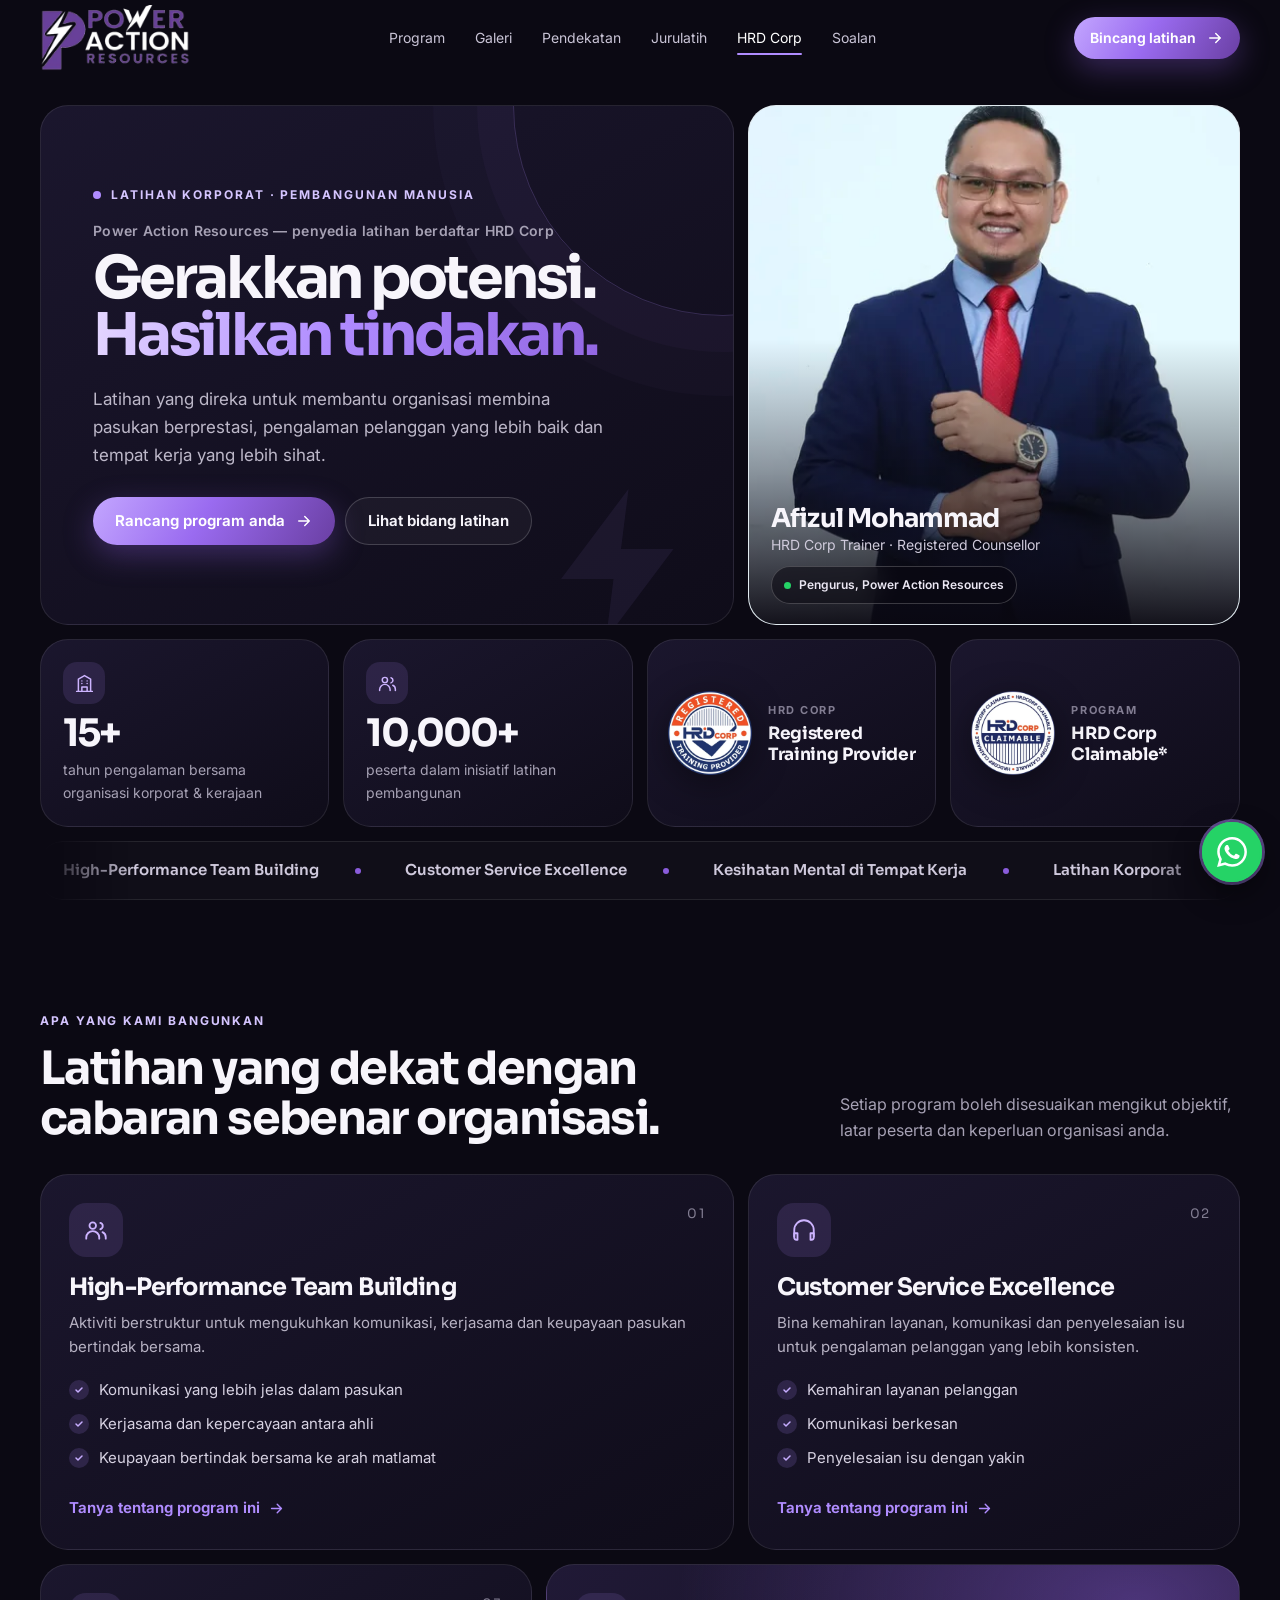
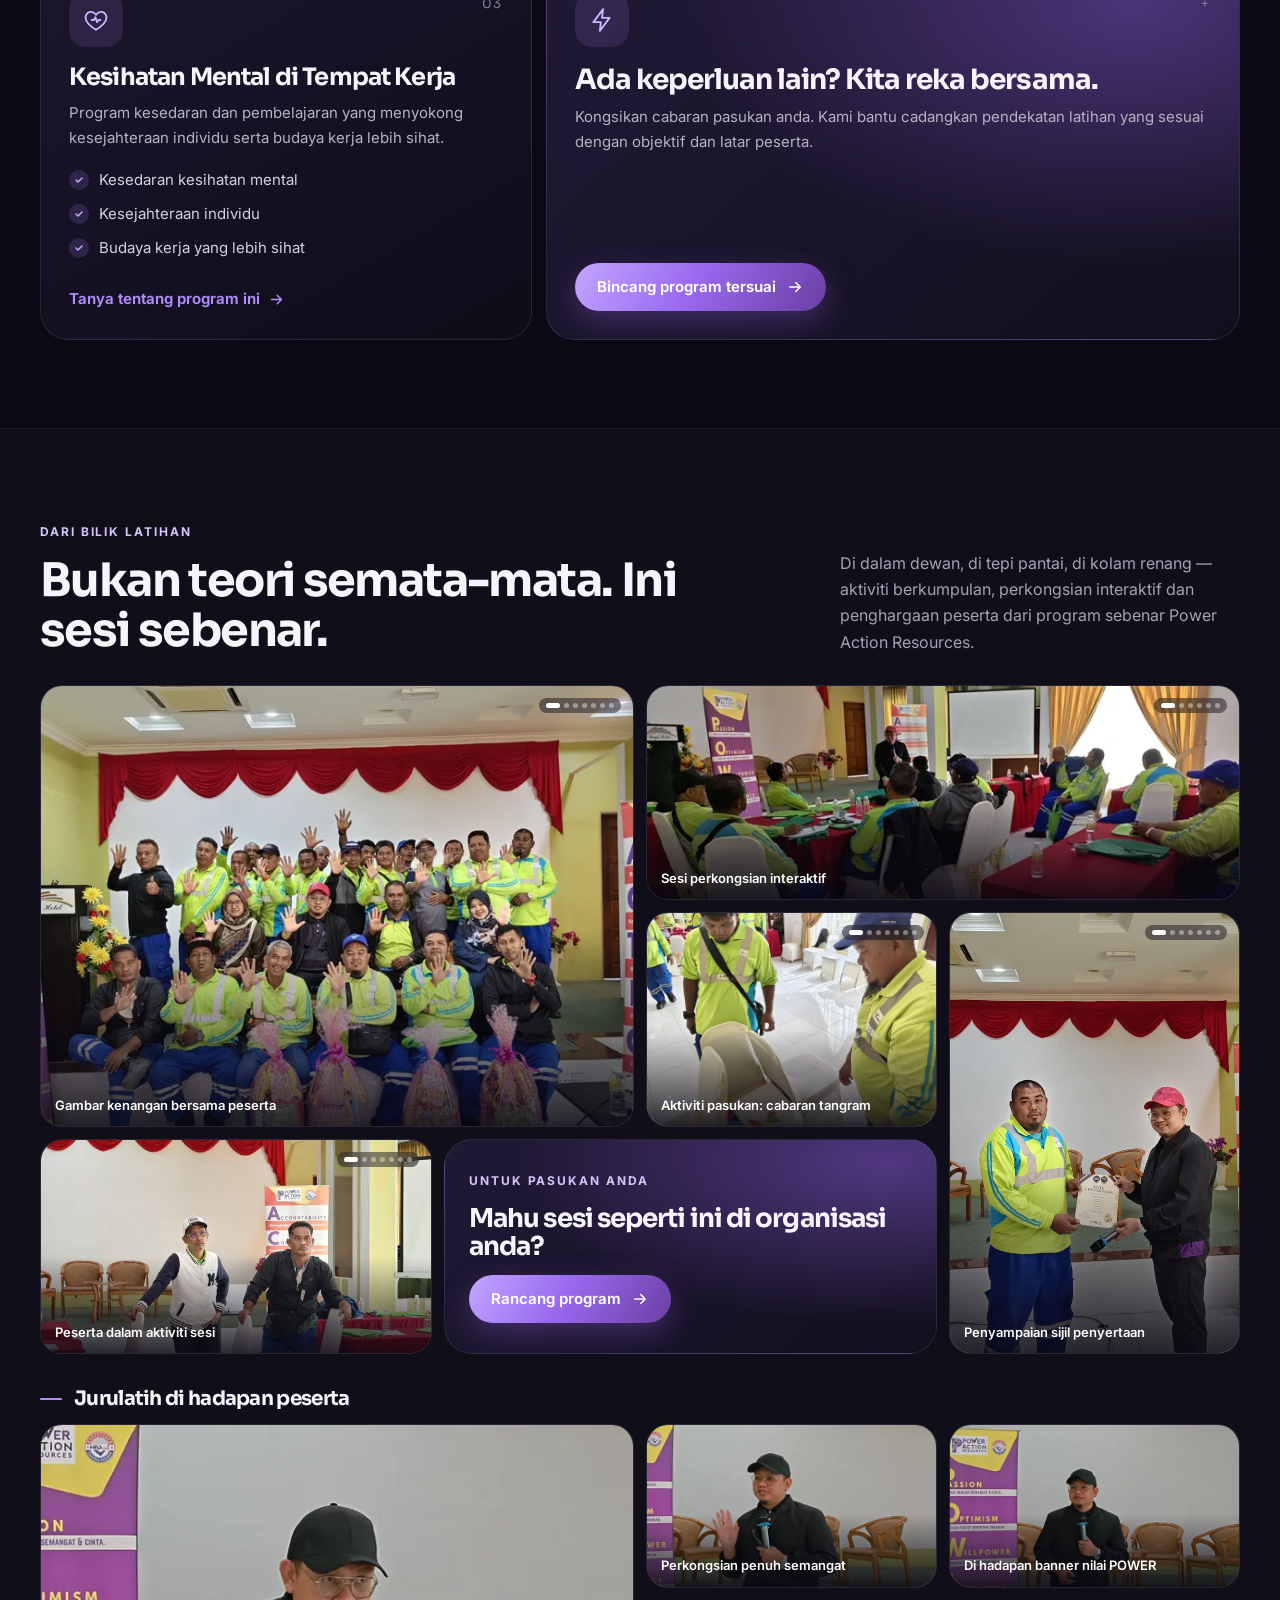
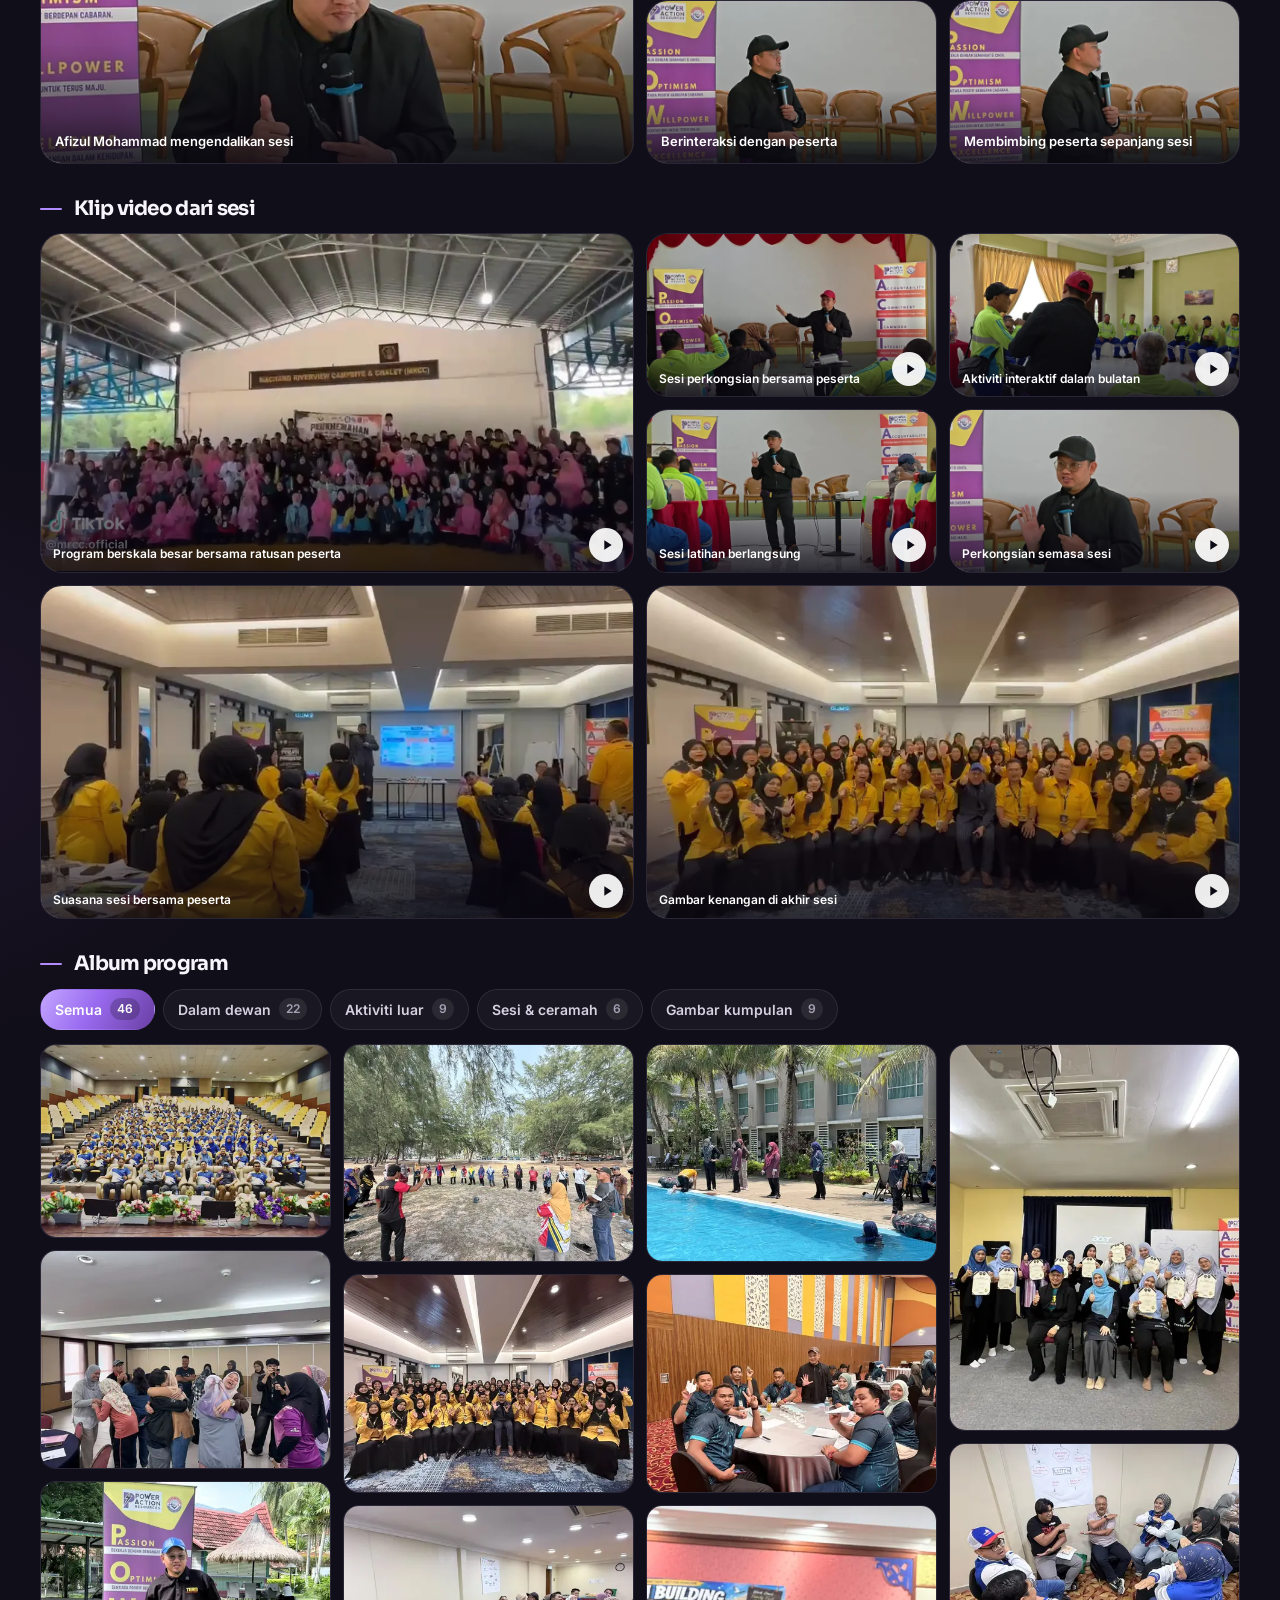
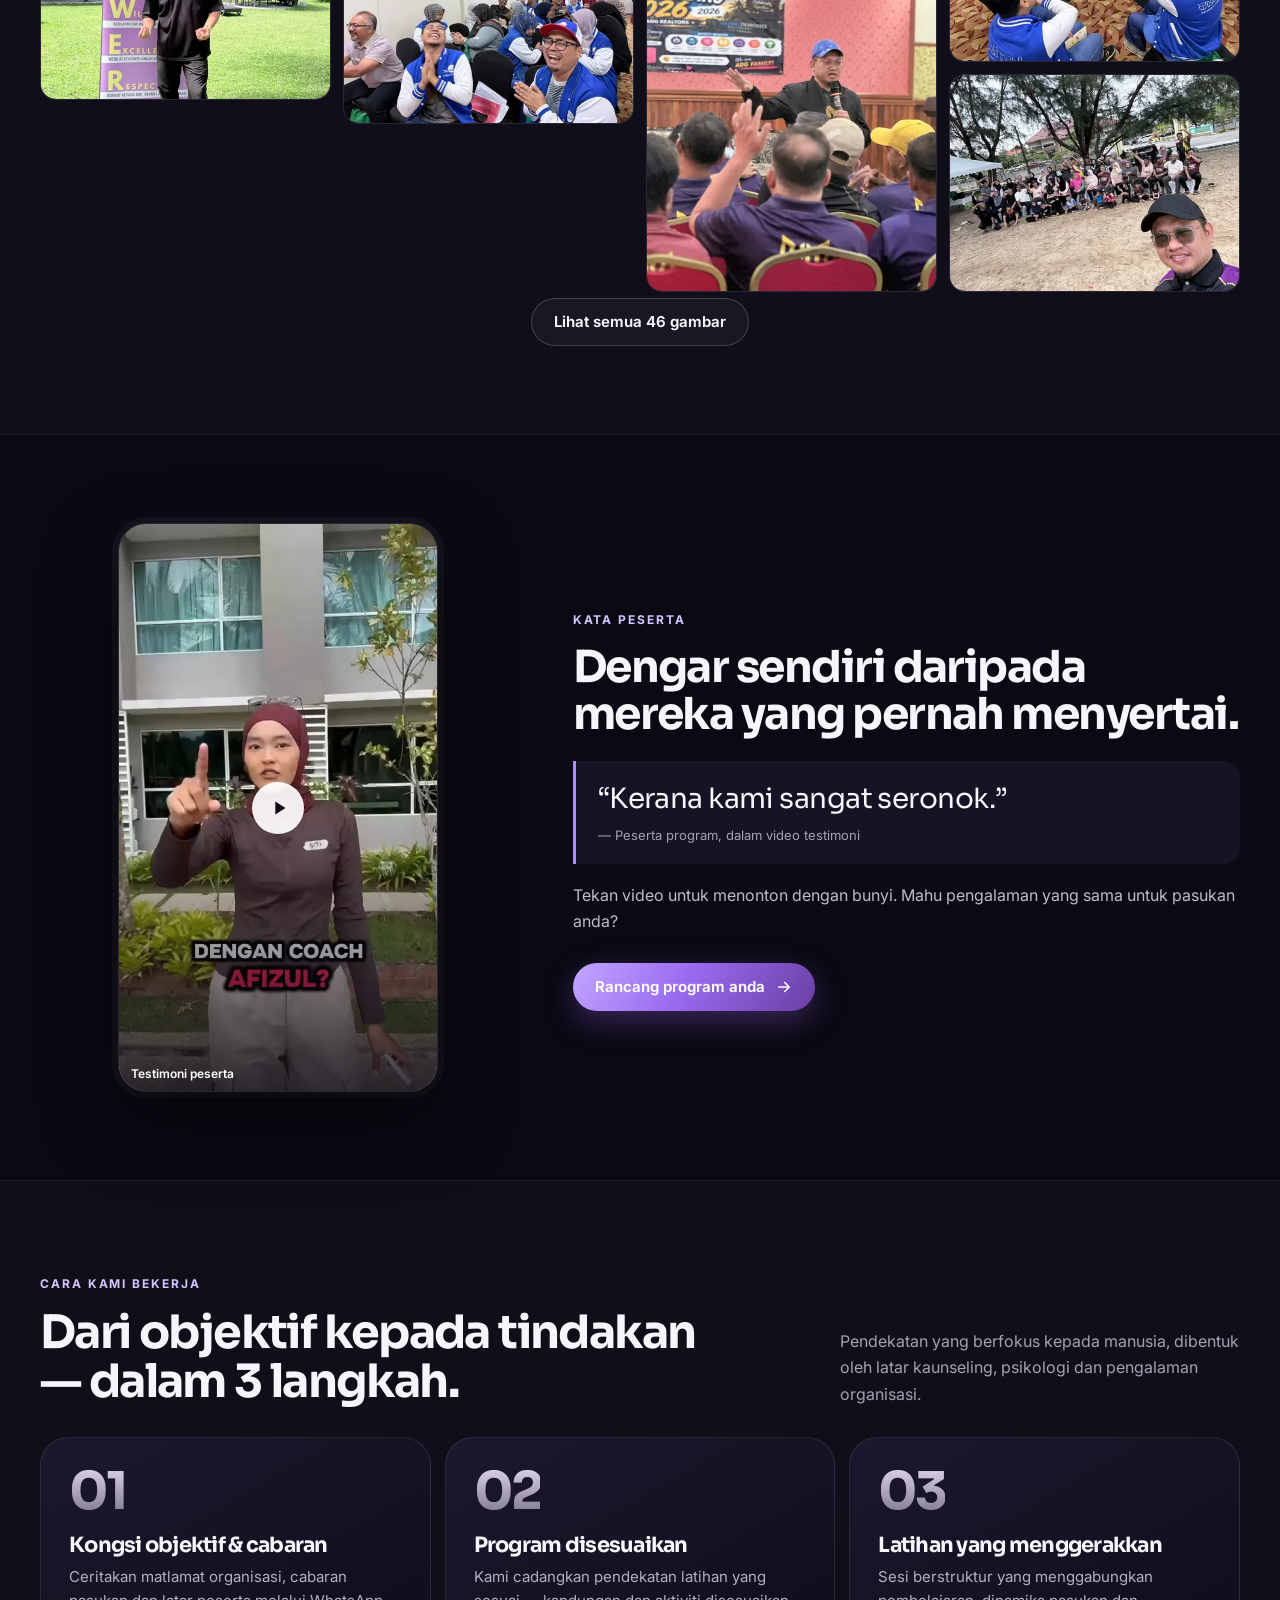
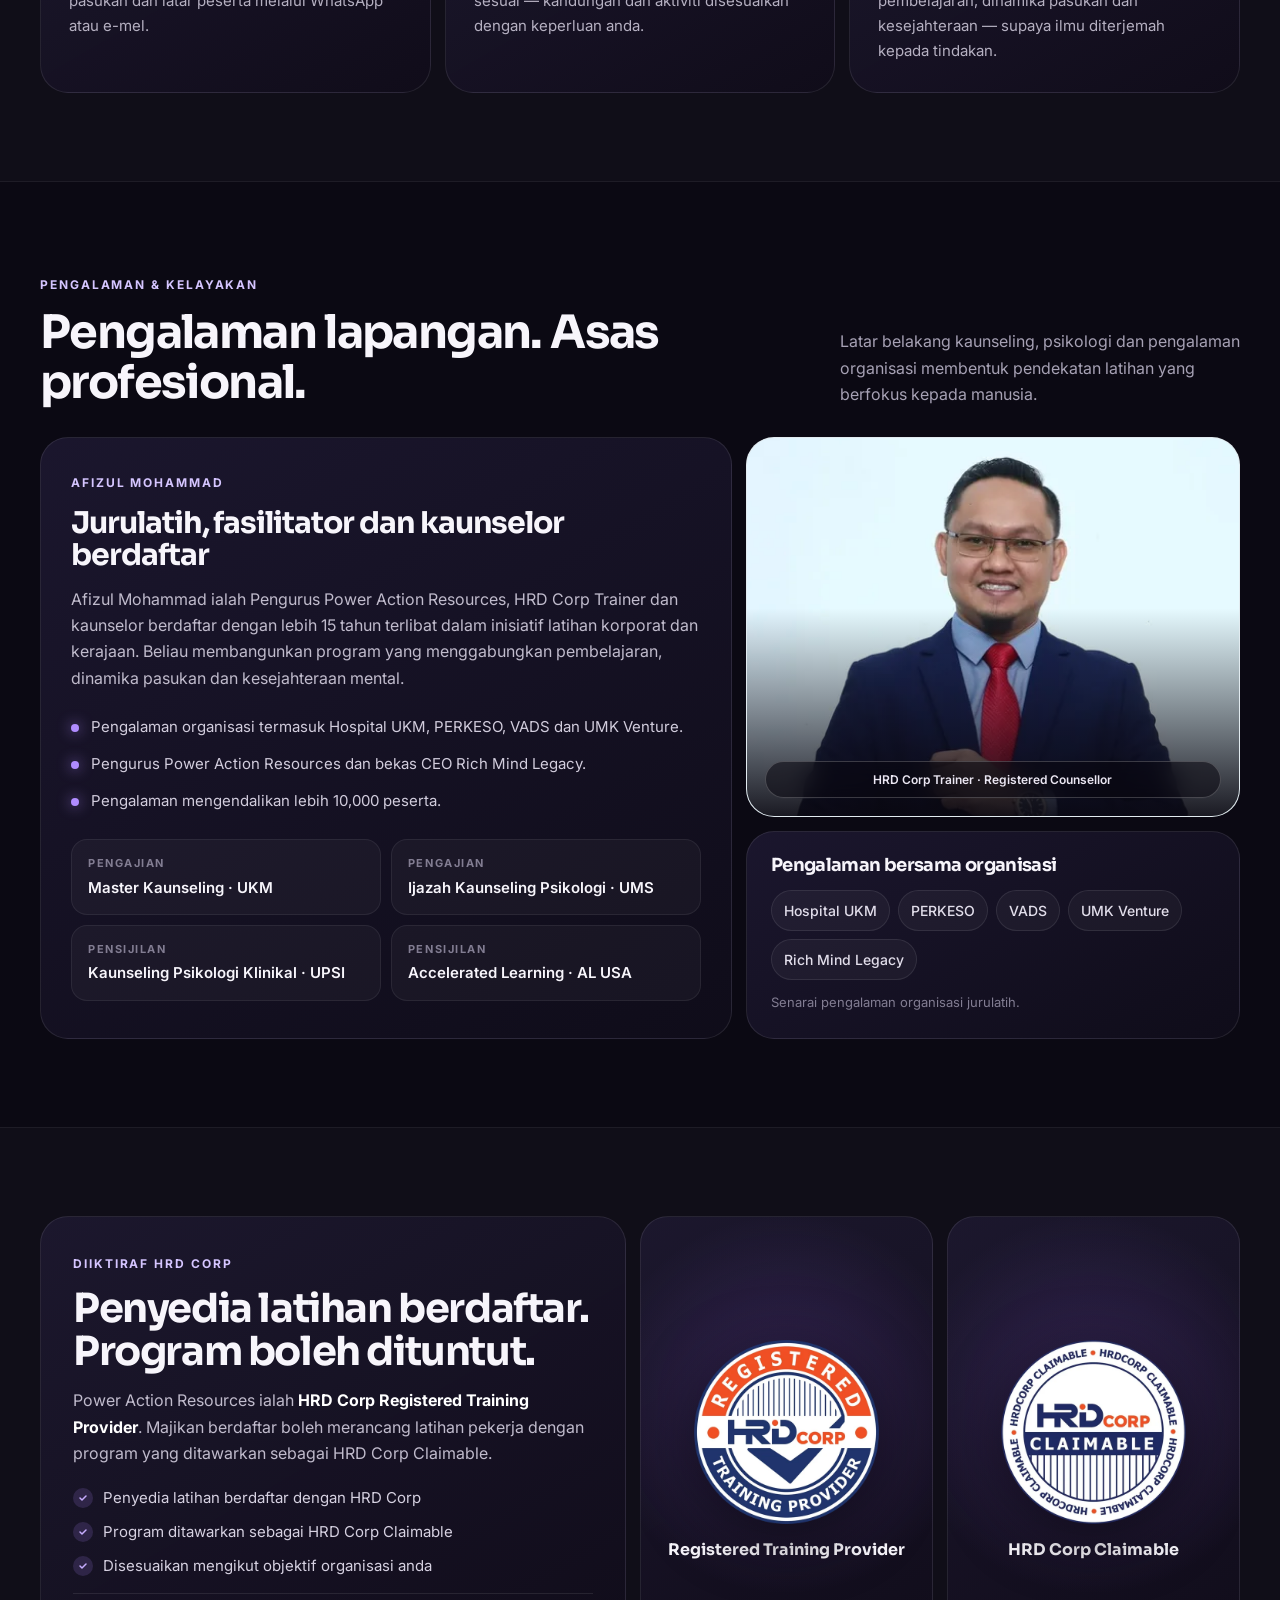
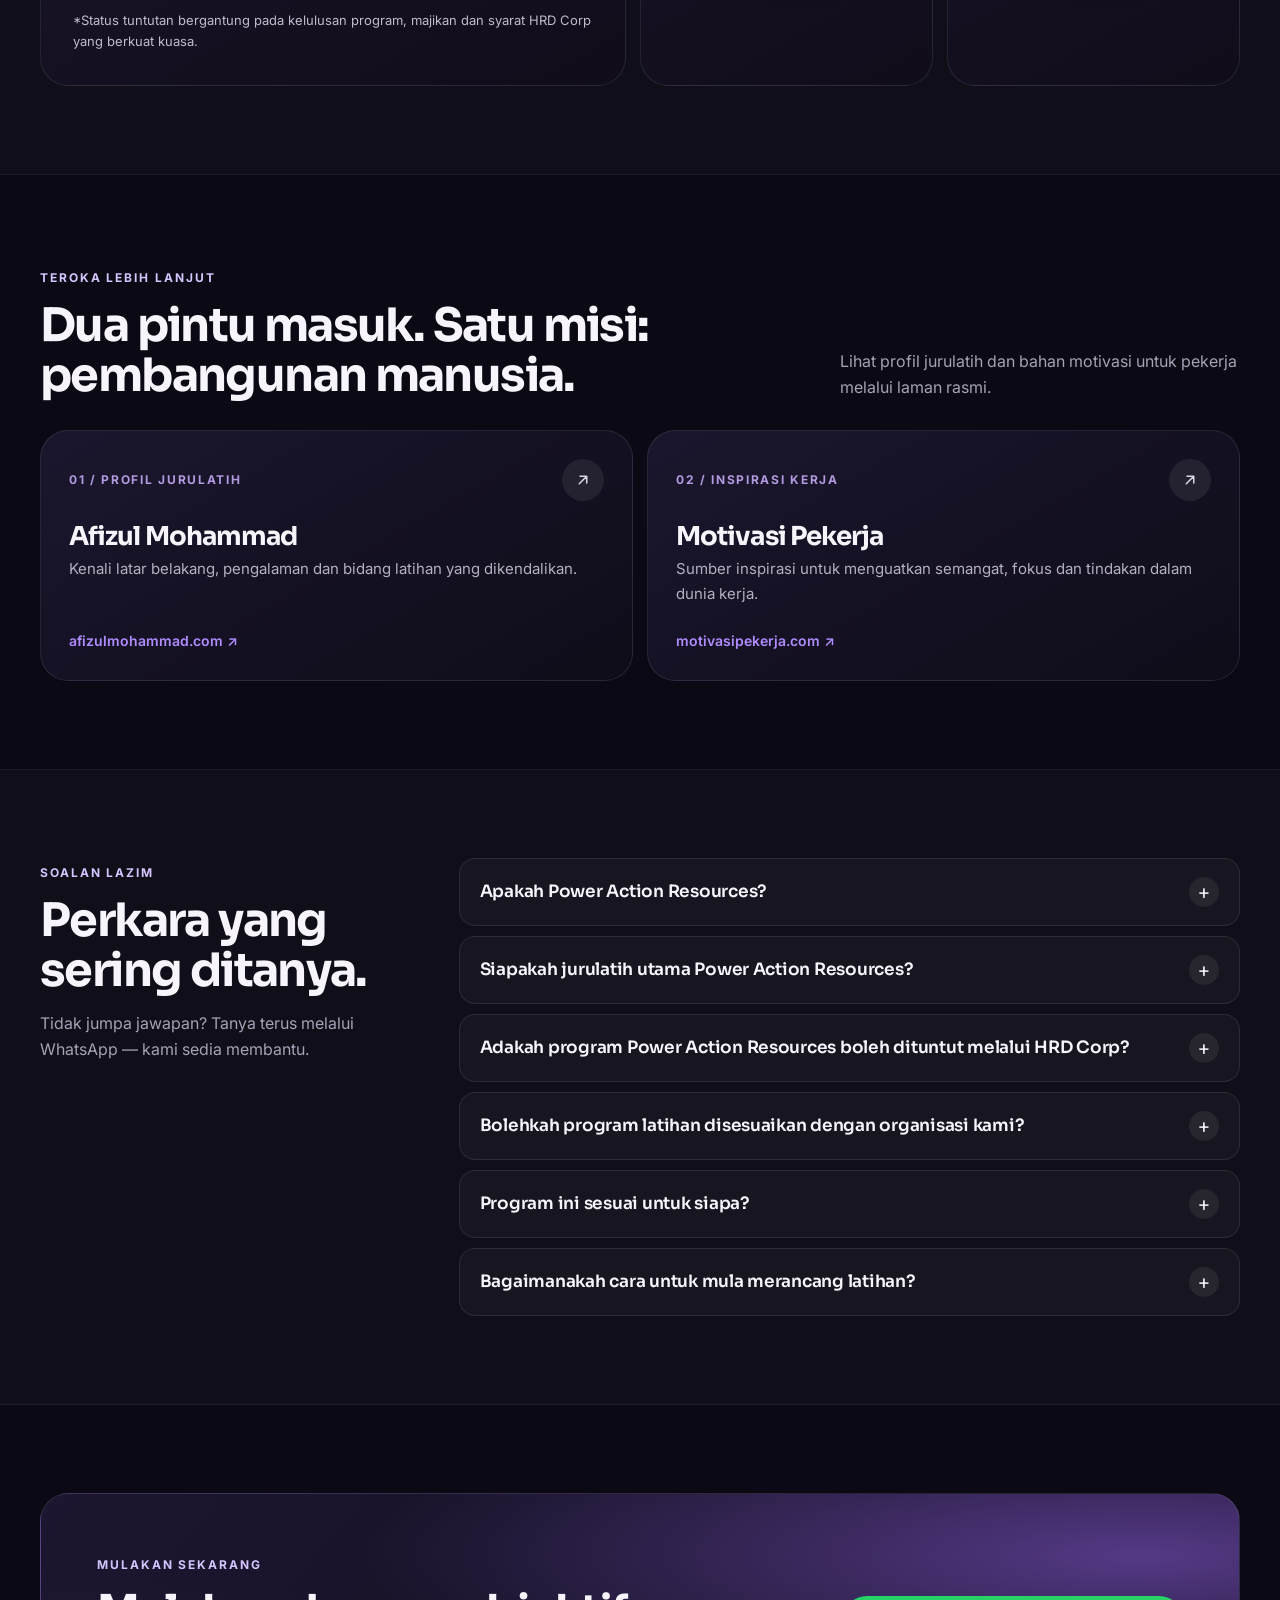
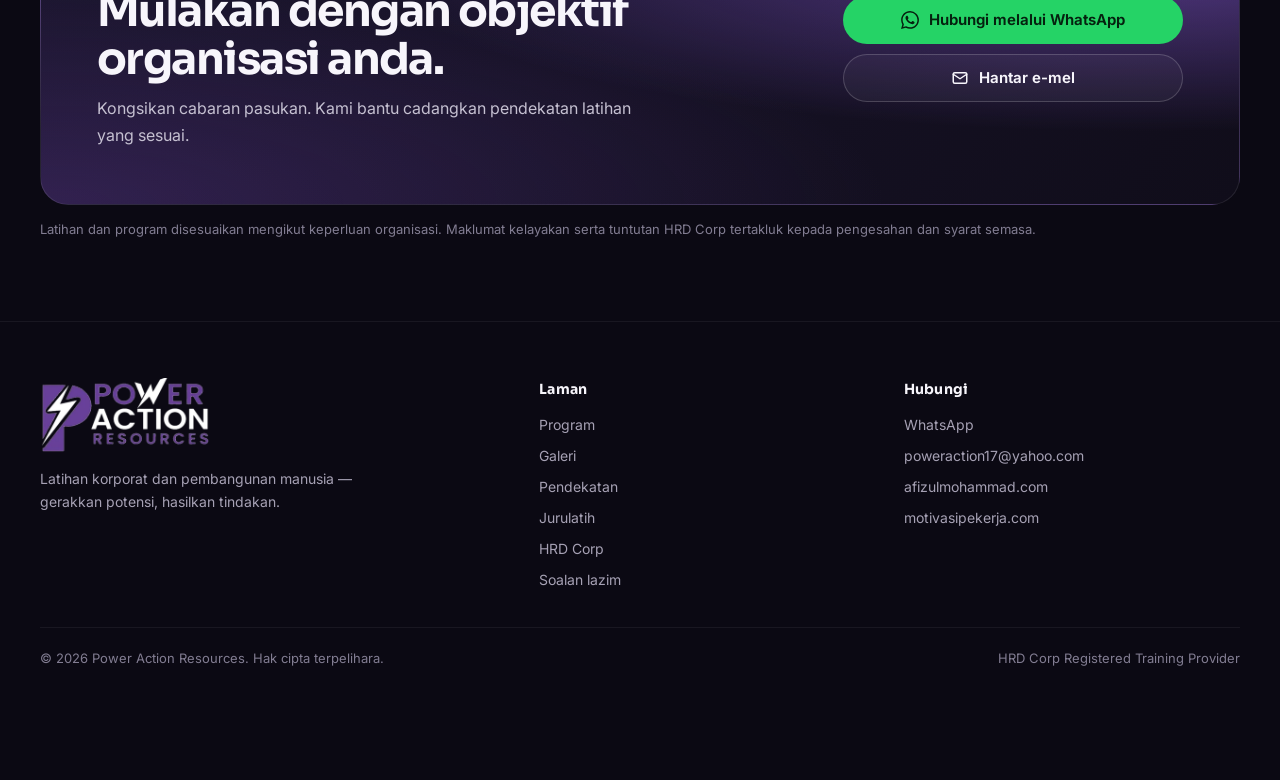
==== commit 997ccdb0: "Jadikan petak galeri bento bertukar gambar secara bergilir Setiap 5 petak bento menukar gambar (puda" ====
--- a/index.html
+++ b/index.html
@@ -6,23 +6,23 @@
 <title>Power Action Resources | Latihan Korporat Berdaftar HRD Corp</title>
 <meta name="description" content="Power Action Resources: penyedia latihan berdaftar HRD Corp. Team building, khidmat pelanggan & kesihatan mental di tempat kerja bersama Afizul Mohammad.">
 <meta name="theme-color" content="#0b0913">
-<link rel="canonical" href="https://dynopos.github.io/Powercoach/">
-<link rel="alternate" hreflang="ms-MY" href="https://dynopos.github.io/Powercoach/">
-<link rel="alternate" hreflang="x-default" href="https://dynopos.github.io/Powercoach/">
+<link rel="canonical" href="https://teambuildingbest.com/">
+<link rel="alternate" hreflang="ms-MY" href="https://teambuildingbest.com/">
+<link rel="alternate" hreflang="x-default" href="https://teambuildingbest.com/">
 <meta property="og:type" content="website">
 <meta property="og:locale" content="ms_MY">
 <meta property="og:site_name" content="Power Action Resources">
 <meta property="og:title" content="Power Action Resources — Gerakkan potensi. Hasilkan tindakan.">
 <meta property="og:description" content="Latihan korporat berdaftar HRD Corp: team building, khidmat pelanggan dan kesihatan mental di tempat kerja.">
-<meta property="og:url" content="https://dynopos.github.io/Powercoach/">
-<meta property="og:image" content="https://dynopos.github.io/Powercoach/og-image.jpg">
+<meta property="og:url" content="https://teambuildingbest.com/">
+<meta property="og:image" content="https://teambuildingbest.com/og-image.jpg">
 <meta property="og:image:width" content="1200">
 <meta property="og:image:height" content="630">
 <meta property="og:image:alt" content="Logo Power Action Resources dan jurulatih Afizul Mohammad">
 <meta name="twitter:card" content="summary_large_image">
 <meta name="twitter:title" content="Power Action Resources — Latihan Korporat Berdaftar HRD Corp">
 <meta name="twitter:description" content="Team building, khidmat pelanggan dan kesihatan mental di tempat kerja.">
-<meta name="twitter:image" content="https://dynopos.github.io/Powercoach/og-image.jpg">
+<meta name="twitter:image" content="https://teambuildingbest.com/og-image.jpg">
 <meta name="geo.region" content="MY">
 <link rel="icon" type="image/png" sizes="48x48" href="favicon.png">
 <link rel="apple-touch-icon" href="apple-touch-icon.png">
@@ -32,7 +32,7 @@
 <link rel="preload" as="style" href="https://fonts.googleapis.com/css2?family=Inter:wght@400;500;600;700&family=Sora:wght@500;600;700;800&display=swap" onload="this.onload=null;this.rel='stylesheet'">
 <noscript><link rel="stylesheet" href="https://fonts.googleapis.com/css2?family=Inter:wght@400;500;600;700&family=Sora:wght@500;600;700;800&display=swap"></noscript>
 <link rel="preload" as="image" href="assets/img/afizul-854.webp" imagesrcset="assets/img/afizul-480.webp 480w, assets/img/afizul-854.webp 854w" imagesizes="(min-width:1024px) 480px, 100vw">
-<link rel="stylesheet" href="css/style.css?v=5">
+<link rel="stylesheet" href="css/style.css?v=6">
 <script>document.documentElement.classList.add('js')</script>
 <script type="application/ld+json">
 {
@@ -40,30 +40,30 @@
  "@graph": [
   {
    "@type": "WebSite",
-   "@id": "https://dynopos.github.io/Powercoach/#website",
-   "url": "https://dynopos.github.io/Powercoach/",
+   "@id": "https://teambuildingbest.com/#website",
+   "url": "https://teambuildingbest.com/",
    "name": "Power Action Resources",
    "inLanguage": "ms-MY",
    "publisher": {
-    "@id": "https://dynopos.github.io/Powercoach/#organisasi"
+    "@id": "https://teambuildingbest.com/#organisasi"
    }
   },
   {
    "@type": "WebPage",
-   "@id": "https://dynopos.github.io/Powercoach/#webpage",
-   "url": "https://dynopos.github.io/Powercoach/",
+   "@id": "https://teambuildingbest.com/#webpage",
+   "url": "https://teambuildingbest.com/",
    "name": "Power Action Resources — Latihan Korporat Berdaftar HRD Corp",
    "inLanguage": "ms-MY",
    "isPartOf": {
-    "@id": "https://dynopos.github.io/Powercoach/#website"
+    "@id": "https://teambuildingbest.com/#website"
    },
    "about": {
-    "@id": "https://dynopos.github.io/Powercoach/#organisasi"
+    "@id": "https://teambuildingbest.com/#organisasi"
    },
    "dateModified": "2026-11-22",
    "primaryImageOfPage": {
     "@type": "ImageObject",
-    "url": "https://dynopos.github.io/Powercoach/og-image.jpg",
+    "url": "https://teambuildingbest.com/og-image.jpg",
     "width": 1200,
     "height": 630
    },
@@ -80,17 +80,17 @@
     "EducationalOrganization",
     "ProfessionalService"
    ],
-   "@id": "https://dynopos.github.io/Powercoach/#organisasi",
+   "@id": "https://teambuildingbest.com/#organisasi",
    "name": "Power Action Resources",
-   "url": "https://dynopos.github.io/Powercoach/",
-   "logo": "https://dynopos.github.io/Powercoach/assets/img/logo-720.webp",
+   "url": "https://teambuildingbest.com/",
+   "logo": "https://teambuildingbest.com/assets/img/logo-720.webp",
    "image": [
-    "https://dynopos.github.io/Powercoach/og-image.jpg",
-    "https://dynopos.github.io/Powercoach/assets/img/sesi-kumpulan-1280.webp",
-    "https://dynopos.github.io/Powercoach/assets/img/sesi-ceramah-1280.webp",
-    "https://dynopos.github.io/Powercoach/assets/img/sesi-aktiviti-1280.webp",
-    "https://dynopos.github.io/Powercoach/assets/img/sesi-sijil-1280.webp",
-    "https://dynopos.github.io/Powercoach/assets/img/sesi-peserta-1280.webp"
+    "https://teambuildingbest.com/og-image.jpg",
+    "https://teambuildingbest.com/assets/img/sesi-kumpulan-1280.webp",
+    "https://teambuildingbest.com/assets/img/sesi-ceramah-1280.webp",
+    "https://teambuildingbest.com/assets/img/sesi-aktiviti-1280.webp",
+    "https://teambuildingbest.com/assets/img/sesi-sijil-1280.webp",
+    "https://teambuildingbest.com/assets/img/sesi-peserta-1280.webp"
    ],
    "email": "poweraction17@yahoo.com",
    "description": "Penyedia latihan korporat berdaftar HRD Corp: High-Performance Team Building, Customer Service Excellence dan Kesihatan Mental di Tempat Kerja untuk organisasi korporat dan kerajaan.",
@@ -108,7 +108,7 @@
     "Accelerated learning"
    ],
    "employee": {
-    "@id": "https://dynopos.github.io/Powercoach/#afizul"
+    "@id": "https://teambuildingbest.com/#afizul"
    },
    "contactPoint": {
     "@type": "ContactPoint",
@@ -139,7 +139,7 @@
        "name": "High-Performance Team Building",
        "description": "Aktiviti berstruktur untuk mengukuhkan komunikasi, kerjasama dan keupayaan pasukan bertindak bersama.",
        "provider": {
-        "@id": "https://dynopos.github.io/Powercoach/#organisasi"
+        "@id": "https://teambuildingbest.com/#organisasi"
        }
       }
      },
@@ -150,7 +150,7 @@
        "name": "Customer Service Excellence",
        "description": "Kemahiran layanan, komunikasi dan penyelesaian isu untuk pengalaman pelanggan yang lebih konsisten.",
        "provider": {
-        "@id": "https://dynopos.github.io/Powercoach/#organisasi"
+        "@id": "https://teambuildingbest.com/#organisasi"
        }
       }
      },
@@ -161,7 +161,7 @@
        "name": "Kesihatan Mental di Tempat Kerja",
        "description": "Program kesedaran dan pembelajaran yang menyokong kesejahteraan individu serta budaya kerja lebih sihat.",
        "provider": {
-        "@id": "https://dynopos.github.io/Powercoach/#organisasi"
+        "@id": "https://teambuildingbest.com/#organisasi"
        }
       }
      }
@@ -175,14 +175,14 @@
   },
   {
    "@type": "Person",
-   "@id": "https://dynopos.github.io/Powercoach/#afizul",
+   "@id": "https://teambuildingbest.com/#afizul",
    "name": "Afizul Mohammad",
    "jobTitle": "Pengurus, Power Action Resources",
    "worksFor": {
-    "@id": "https://dynopos.github.io/Powercoach/#organisasi"
+    "@id": "https://teambuildingbest.com/#organisasi"
    },
    "url": "https://afizulmohammad.com",
-   "image": "https://dynopos.github.io/Powercoach/assets/img/afizul-854.jpg",
+   "image": "https://teambuildingbest.com/assets/img/afizul-854.jpg",
    "description": "HRD Corp Trainer dan kaunselor berdaftar dengan lebih 15 tahun pengalaman latihan korporat dan kerajaan.",
    "alumniOf": [
     {
@@ -222,111 +222,111 @@
   },
   {
    "@type": "VideoObject",
-   "@id": "https://dynopos.github.io/Powercoach/#video-1",
+   "@id": "https://teambuildingbest.com/#video-1",
    "name": "Sesi latihan Power Action Resources (Sesi perkongsian bersama peserta)",
    "description": "Klip sebenar daripada sesi latihan Power Action Resources: sesi perkongsian bersama peserta.",
-   "thumbnailUrl": "https://dynopos.github.io/Powercoach/assets/video/sesi-1.webp",
-   "contentUrl": "https://dynopos.github.io/Powercoach/assets/video/sesi-1.mp4",
+   "thumbnailUrl": "https://teambuildingbest.com/assets/video/sesi-1.webp",
+   "contentUrl": "https://teambuildingbest.com/assets/video/sesi-1.mp4",
    "uploadDate": "2026-11-22",
    "duration": "PT6S",
    "publisher": {
-    "@id": "https://dynopos.github.io/Powercoach/#organisasi"
+    "@id": "https://teambuildingbest.com/#organisasi"
    }
   },
   {
    "@type": "VideoObject",
-   "@id": "https://dynopos.github.io/Powercoach/#video-2",
+   "@id": "https://teambuildingbest.com/#video-2",
    "name": "Sesi latihan Power Action Resources (Aktiviti interaktif dalam bulatan)",
    "description": "Klip sebenar daripada sesi latihan Power Action Resources: aktiviti interaktif dalam bulatan.",
-   "thumbnailUrl": "https://dynopos.github.io/Powercoach/assets/video/sesi-2.webp",
-   "contentUrl": "https://dynopos.github.io/Powercoach/assets/video/sesi-2.mp4",
+   "thumbnailUrl": "https://teambuildingbest.com/assets/video/sesi-2.webp",
+   "contentUrl": "https://teambuildingbest.com/assets/video/sesi-2.mp4",
    "uploadDate": "2026-11-22",
    "duration": "PT3S",
    "publisher": {
-    "@id": "https://dynopos.github.io/Powercoach/#organisasi"
+    "@id": "https://teambuildingbest.com/#organisasi"
    }
   },
   {
    "@type": "VideoObject",
-   "@id": "https://dynopos.github.io/Powercoach/#video-3",
+   "@id": "https://teambuildingbest.com/#video-3",
    "name": "Sesi latihan Power Action Resources (Sesi latihan berlangsung)",
    "description": "Klip sebenar daripada sesi latihan Power Action Resources: sesi latihan berlangsung.",
-   "thumbnailUrl": "https://dynopos.github.io/Powercoach/assets/video/sesi-3.webp",
-   "contentUrl": "https://dynopos.github.io/Powercoach/assets/video/sesi-3.mp4",
+   "thumbnailUrl": "https://teambuildingbest.com/assets/video/sesi-3.webp",
+   "contentUrl": "https://teambuildingbest.com/assets/video/sesi-3.mp4",
    "uploadDate": "2026-11-22",
    "duration": "PT11S",
    "publisher": {
-    "@id": "https://dynopos.github.io/Powercoach/#organisasi"
+    "@id": "https://teambuildingbest.com/#organisasi"
    }
   },
   {
    "@type": "VideoObject",
-   "@id": "https://dynopos.github.io/Powercoach/#video-4",
+   "@id": "https://teambuildingbest.com/#video-4",
    "name": "Sesi latihan Power Action Resources (Perkongsian semasa sesi)",
    "description": "Klip sebenar daripada sesi latihan Power Action Resources: perkongsian semasa sesi.",
-   "thumbnailUrl": "https://dynopos.github.io/Powercoach/assets/video/sesi-4.webp",
-   "contentUrl": "https://dynopos.github.io/Powercoach/assets/video/sesi-4.mp4",
+   "thumbnailUrl": "https://teambuildingbest.com/assets/video/sesi-4.webp",
+   "contentUrl": "https://teambuildingbest.com/assets/video/sesi-4.mp4",
    "uploadDate": "2026-11-22",
    "duration": "PT8S",
    "publisher": {
-    "@id": "https://dynopos.github.io/Powercoach/#organisasi"
+    "@id": "https://teambuildingbest.com/#organisasi"
    }
   },
   {
    "@type": "VideoObject",
-   "@id": "https://dynopos.github.io/Powercoach/#video-5",
+   "@id": "https://teambuildingbest.com/#video-5",
    "name": "Sesi latihan Power Action Resources (Program berskala besar bersama ratusan peserta)",
    "description": "Klip sebenar daripada sesi latihan Power Action Resources: program berskala besar bersama ratusan peserta.",
-   "thumbnailUrl": "https://dynopos.github.io/Powercoach/assets/video/sesi-5.webp",
-   "contentUrl": "https://dynopos.github.io/Powercoach/assets/video/sesi-5.mp4",
+   "thumbnailUrl": "https://teambuildingbest.com/assets/video/sesi-5.webp",
+   "contentUrl": "https://teambuildingbest.com/assets/video/sesi-5.mp4",
    "uploadDate": "2026-11-22",
    "duration": "PT30S",
    "publisher": {
-    "@id": "https://dynopos.github.io/Powercoach/#organisasi"
+    "@id": "https://teambuildingbest.com/#organisasi"
    }
   },
   {
    "@type": "VideoObject",
-   "@id": "https://dynopos.github.io/Powercoach/#video-6",
+   "@id": "https://teambuildingbest.com/#video-6",
    "name": "Sesi latihan Power Action Resources (Testimoni peserta)",
    "description": "Klip sebenar daripada sesi latihan Power Action Resources: testimoni peserta.",
-   "thumbnailUrl": "https://dynopos.github.io/Powercoach/assets/video/sesi-6.webp",
-   "contentUrl": "https://dynopos.github.io/Powercoach/assets/video/sesi-6.mp4",
+   "thumbnailUrl": "https://teambuildingbest.com/assets/video/sesi-6.webp",
+   "contentUrl": "https://teambuildingbest.com/assets/video/sesi-6.mp4",
    "uploadDate": "2026-11-22",
    "duration": "PT33S",
    "publisher": {
-    "@id": "https://dynopos.github.io/Powercoach/#organisasi"
+    "@id": "https://teambuildingbest.com/#organisasi"
    }
   },
   {
    "@type": "VideoObject",
-   "@id": "https://dynopos.github.io/Powercoach/#video-7",
+   "@id": "https://teambuildingbest.com/#video-7",
    "name": "Sesi latihan Power Action Resources (Suasana sesi bersama peserta)",
    "description": "Klip sebenar daripada sesi latihan Power Action Resources: suasana sesi bersama peserta.",
-   "thumbnailUrl": "https://dynopos.github.io/Powercoach/assets/video/sesi-7.webp",
-   "contentUrl": "https://dynopos.github.io/Powercoach/assets/video/sesi-7.mp4",
+   "thumbnailUrl": "https://teambuildingbest.com/assets/video/sesi-7.webp",
+   "contentUrl": "https://teambuildingbest.com/assets/video/sesi-7.mp4",
    "uploadDate": "2026-11-22",
    "duration": "PT11S",
    "publisher": {
-    "@id": "https://dynopos.github.io/Powercoach/#organisasi"
+    "@id": "https://teambuildingbest.com/#organisasi"
    }
   },
   {
    "@type": "VideoObject",
-   "@id": "https://dynopos.github.io/Powercoach/#video-8",
+   "@id": "https://teambuildingbest.com/#video-8",
    "name": "Sesi latihan Power Action Resources (Gambar kenangan di akhir sesi)",
    "description": "Klip sebenar daripada sesi latihan Power Action Resources: gambar kenangan di akhir sesi.",
-   "thumbnailUrl": "https://dynopos.github.io/Powercoach/assets/video/sesi-8.webp",
-   "contentUrl": "https://dynopos.github.io/Powercoach/assets/video/sesi-8.mp4",
+   "thumbnailUrl": "https://teambuildingbest.com/assets/video/sesi-8.webp",
+   "contentUrl": "https://teambuildingbest.com/assets/video/sesi-8.mp4",
    "uploadDate": "2026-11-22",
    "duration": "PT5S",
    "publisher": {
-    "@id": "https://dynopos.github.io/Powercoach/#organisasi"
+    "@id": "https://teambuildingbest.com/#organisasi"
    }
   },
   {
    "@type": "FAQPage",
-   "@id": "https://dynopos.github.io/Powercoach/#soalan",
+   "@id": "https://teambuildingbest.com/#soalan",
    "mainEntity": [
     {
      "@type": "Question",
@@ -524,35 +524,69 @@
       <p>Di dalam dewan, di tepi pantai, di kolam renang — aktiviti berkumpulan, perkongsian interaktif dan penghargaan peserta dari program sebenar Power Action Resources.</p>
     </div>
     <div class="gal">
-      <figure class="gal__item gal--a reveal">
+      <figure class="gal__item gal--a rot reveal">
         <button class="gal__btn" type="button" data-lb="assets/img/sesi-kumpulan-1920.webp" data-cap="Gambar kenangan bersama peserta" aria-label="Besarkan gambar: Gambar kenangan bersama peserta">
-          <img src="assets/img/sesi-kumpulan-1280.webp" srcset="assets/img/sesi-kumpulan-640.webp 640w, assets/img/sesi-kumpulan-1280.webp 1280w" sizes="(min-width:1024px) 600px, 100vw" width="1280" height="960" alt="Gambar kenangan bersama peserta program latihan Power Action Resources" loading="lazy" style="object-position:center 40%">
+          <img class="rot__img is-on" src="assets/img/sesi-kumpulan-1280.webp" srcset="assets/img/sesi-kumpulan-640.webp 640w, assets/img/sesi-kumpulan-1280.webp 1280w" sizes="(min-width:1024px) 600px, 100vw" width="1280" height="960" alt="Gambar kenangan bersama peserta program latihan Power Action Resources" data-lb="assets/img/sesi-kumpulan-1920.webp" data-cap="Gambar kenangan bersama peserta" style="object-position:center 40%" loading="lazy">
+          <img class="rot__img" data-src="assets/img/album-25-1280.webp" data-srcset="assets/img/album-25-480.webp 480w, assets/img/album-25-1280.webp 1280w" sizes="(min-width:1024px) 600px, 100vw" width="1280" height="960" alt="Gambar kumpulan besar peserta berbaju kuning melambai bersama jurulatih" data-lb="assets/img/album-25-1280.webp" data-cap="Gambar kumpulan bersama peserta" style="object-position:center" aria-hidden="true">
+          <img class="rot__img" data-src="assets/img/album-17-1280.webp" data-srcset="assets/img/album-17-480.webp 480w, assets/img/album-17-1280.webp 1280w" sizes="(min-width:1024px) 600px, 100vw" width="1280" height="854" alt="Gambar kumpulan besar peserta program di auditorium" data-lb="assets/img/album-17-1280.webp" data-cap="Program bersama peserta di auditorium" style="object-position:center" aria-hidden="true">
+          <img class="rot__img" data-src="assets/img/album-43-1280.webp" data-srcset="assets/img/album-43-480.webp 480w, assets/img/album-43-1280.webp 1280w" sizes="(min-width:1024px) 600px, 100vw" width="1280" height="960" alt="Gambar kumpulan besar peserta melambai di dalam dewan" data-lb="assets/img/album-43-1280.webp" data-cap="Gambar kumpulan bersama peserta program" style="object-position:center 60%" aria-hidden="true">
+          <img class="rot__img" data-src="assets/img/album-32-1280.webp" data-srcset="assets/img/album-32-480.webp 480w, assets/img/album-32-1280.webp 1280w" sizes="(min-width:1024px) 600px, 100vw" width="1280" height="960" alt="Gambar kumpulan peserta di dalam dewan selepas sesi" data-lb="assets/img/album-32-1280.webp" data-cap="Gambar kumpulan selepas sesi" style="object-position:center" aria-hidden="true">
+          <img class="rot__img" data-src="assets/img/album-45-1280.webp" data-srcset="assets/img/album-45-480.webp 480w, assets/img/album-45-1280.webp 1280w" sizes="(min-width:1024px) 600px, 100vw" width="1280" height="960" alt="Pasukan peserta menerima bakul hadiah bersama jurulatih" data-lb="assets/img/album-45-1280.webp" data-cap="Penyampaian hadiah kepada pasukan" style="object-position:center 30%" aria-hidden="true">
+          <img class="rot__img" data-src="assets/img/album-30-1280.webp" data-srcset="assets/img/album-30-480.webp 480w, assets/img/album-30-1280.webp 1280w" sizes="(min-width:1024px) 600px, 100vw" width="1280" height="960" alt="Swafoto jurulatih bersama peserta dan keluarga di kawasan pantai" data-lb="assets/img/album-30-1280.webp" data-cap="Program bersama keluarga di tepi pantai" style="object-position:center" aria-hidden="true">
         </button>
         <figcaption>Gambar kenangan bersama peserta</figcaption>
-      </figure>
-      <figure class="gal__item gal--b reveal">
+        <span class="rot__dots" aria-hidden="true"><i class="is-on"></i><i></i><i></i><i></i><i></i><i></i><i></i></span>
+      </figure>
+      <figure class="gal__item gal--b rot reveal">
         <button class="gal__btn" type="button" data-lb="assets/img/sesi-ceramah-1920.webp" data-cap="Sesi perkongsian interaktif" aria-label="Besarkan gambar: Sesi perkongsian interaktif">
-          <img src="assets/img/sesi-ceramah-1280.webp" srcset="assets/img/sesi-ceramah-640.webp 640w, assets/img/sesi-ceramah-1280.webp 1280w" sizes="(min-width:1024px) 600px, 100vw" width="1280" height="720" alt="Jurulatih menyampaikan sesi kepada peserta di bilik latihan dengan banner Power Action Resources" loading="lazy" style="object-position:center 45%">
+          <img class="rot__img is-on" src="assets/img/sesi-ceramah-1280.webp" srcset="assets/img/sesi-ceramah-640.webp 640w, assets/img/sesi-ceramah-1280.webp 1280w" sizes="(min-width:1024px) 600px, 100vw" width="1280" height="720" alt="Jurulatih menyampaikan sesi kepada peserta di bilik latihan dengan banner Power Action Resources" data-lb="assets/img/sesi-ceramah-1920.webp" data-cap="Sesi perkongsian interaktif" style="object-position:center 45%" loading="lazy">
+          <img class="rot__img" data-src="assets/img/album-29-1280.webp" data-srcset="assets/img/album-29-480.webp 480w, assets/img/album-29-1280.webp 1280w" sizes="(min-width:1024px) 600px, 100vw" width="1280" height="960" alt="Jurulatih berucap dengan penuh semangat di hadapan peserta persidangan" data-lb="assets/img/album-29-1280.webp" data-cap="Ceramah di persidangan" style="object-position:center 30%" aria-hidden="true">
+          <img class="rot__img" data-src="assets/img/album-36-1280.webp" data-srcset="assets/img/album-36-480.webp 480w, assets/img/album-36-1280.webp 1280w" sizes="(min-width:1024px) 600px, 100vw" width="1280" height="960" alt="Jurulatih memberi taklimat di luar di hadapan banner nilai POWER" data-lb="assets/img/album-36-1280.webp" data-cap="Taklimat di hadapan banner nilai POWER" style="object-position:center 35%" aria-hidden="true">
+          <img class="rot__img" data-src="assets/img/album-44-1280.webp" data-srcset="assets/img/album-44-480.webp 480w, assets/img/album-44-1280.webp 1280w" sizes="(min-width:1024px) 600px, 100vw" width="1280" height="960" alt="Jurulatih berdiri di meja membimbing perbincangan peserta" data-lb="assets/img/album-44-1280.webp" data-cap="Jurulatih membimbing perbincangan meja" style="object-position:center 35%" aria-hidden="true">
+          <img class="rot__img" data-src="assets/img/album-23-1280.webp" data-srcset="assets/img/album-23-480.webp 480w, assets/img/album-23-1280.webp 1280w" sizes="(min-width:1024px) 600px, 100vw" width="1280" height="960" alt="Peserta di meja bulat menunjukkan kapal terbang kertas bersama jurulatih" data-lb="assets/img/album-23-1280.webp" data-cap="Cabaran kapal terbang kertas" style="object-position:center" aria-hidden="true">
+          <img class="rot__img" data-src="assets/img/album-38-1280.webp" data-srcset="assets/img/album-38-480.webp 480w, assets/img/album-38-1280.webp 1280w" sizes="(min-width:1024px) 600px, 100vw" width="1280" height="960" alt="Peserta berdiri dalam bulatan di taman resort bersama jurulatih" data-lb="assets/img/album-38-1280.webp" data-cap="Aktiviti bulatan di taman" style="object-position:center 55%" aria-hidden="true">
         </button>
         <figcaption>Sesi perkongsian interaktif</figcaption>
-      </figure>
-      <figure class="gal__item gal--c reveal">
+        <span class="rot__dots" aria-hidden="true"><i class="is-on"></i><i></i><i></i><i></i><i></i><i></i></span>
+      </figure>
+      <figure class="gal__item gal--c rot reveal">
         <button class="gal__btn" type="button" data-lb="assets/img/sesi-aktiviti-1920.webp" data-cap="Aktiviti pasukan: cabaran tangram" aria-label="Besarkan gambar: Aktiviti pasukan: cabaran tangram">
-          <img src="assets/img/sesi-aktiviti-1280.webp" srcset="assets/img/sesi-aktiviti-640.webp 640w, assets/img/sesi-aktiviti-1280.webp 1280w" sizes="(min-width:1024px) 300px, 50vw" width="1280" height="960" alt="Dua peserta menyelesaikan aktiviti tangram berkumpulan" loading="lazy" style="object-position:center 82%">
+          <img class="rot__img is-on" src="assets/img/sesi-aktiviti-1280.webp" srcset="assets/img/sesi-aktiviti-640.webp 640w, assets/img/sesi-aktiviti-1280.webp 1280w" sizes="(min-width:1024px) 300px, 50vw" width="1280" height="960" alt="Dua peserta menyelesaikan aktiviti tangram berkumpulan" data-lb="assets/img/sesi-aktiviti-1920.webp" data-cap="Aktiviti pasukan: cabaran tangram" style="object-position:center 82%" loading="lazy">
+          <img class="rot__img" data-src="assets/img/album-13-1280.webp" data-srcset="assets/img/album-13-480.webp 480w, assets/img/album-13-1280.webp 1280w" sizes="(min-width:1024px) 300px, 50vw" width="1280" height="960" alt="Peserta berpelukan dan ketawa bersama" data-lb="assets/img/album-13-1280.webp" data-cap="Ikatan pasukan yang lebih erat" style="object-position:center" aria-hidden="true">
+          <img class="rot__img" data-src="assets/img/album-14-1280.webp" data-srcset="assets/img/album-14-480.webp 480w, assets/img/album-14-1280.webp 1280w" sizes="(min-width:1024px) 300px, 50vw" width="1280" height="960" alt="Dua peserta ketawa sambil bertepuk tangan" data-lb="assets/img/album-14-1280.webp" data-cap="Ketawa bersama dalam aktiviti" style="object-position:center" aria-hidden="true">
+          <img class="rot__img" data-src="assets/img/album-26-1280.webp" data-srcset="assets/img/album-26-480.webp 480w, assets/img/album-26-1280.webp 1280w" sizes="(min-width:1024px) 300px, 50vw" width="1280" height="960" alt="Peserta mengelilingi bakul berisi bola semasa cabaran pasukan" data-lb="assets/img/album-26-1280.webp" data-cap="Cabaran bola dan bakul berpasukan" style="object-position:center" aria-hidden="true">
+          <img class="rot__img" data-src="assets/img/album-37-1280.webp" data-srcset="assets/img/album-37-480.webp 480w, assets/img/album-37-1280.webp 1280w" sizes="(min-width:1024px) 300px, 50vw" width="1280" height="960" alt="Empat peserta duduk di lantai menyelesaikan cabaran kad" data-lb="assets/img/album-37-1280.webp" data-cap="Cabaran kad berkumpulan" style="object-position:center" aria-hidden="true">
+          <img class="rot__img" data-src="assets/img/album-02-1280.webp" data-srcset="assets/img/album-02-480.webp 480w, assets/img/album-02-1280.webp 1280w" sizes="(min-width:1024px) 300px, 50vw" width="1280" height="960" alt="Peserta bermain permainan tangan berpasangan di dewan" data-lb="assets/img/album-02-1280.webp" data-cap="Permainan interaktif berpasangan" style="object-position:center 60%" aria-hidden="true">
+          <img class="rot__img" data-src="assets/img/album-10-1280.webp" data-srcset="assets/img/album-10-480.webp 480w, assets/img/album-10-1280.webp 1280w" sizes="(min-width:1024px) 300px, 50vw" width="1280" height="960" alt="Dua peserta memegang belon semasa cabaran pasukan" data-lb="assets/img/album-10-1280.webp" data-cap="Cabaran belon berpasukan" style="object-position:center" aria-hidden="true">
         </button>
         <figcaption>Aktiviti pasukan: cabaran tangram</figcaption>
-      </figure>
-      <figure class="gal__item gal--d reveal">
+        <span class="rot__dots" aria-hidden="true"><i class="is-on"></i><i></i><i></i><i></i><i></i><i></i><i></i></span>
+      </figure>
+      <figure class="gal__item gal--d rot reveal">
         <button class="gal__btn" type="button" data-lb="assets/img/sesi-sijil-1920.webp" data-cap="Penyampaian sijil penyertaan" aria-label="Besarkan gambar: Penyampaian sijil penyertaan">
-          <img src="assets/img/sesi-sijil-1280.webp" srcset="assets/img/sesi-sijil-640.webp 640w, assets/img/sesi-sijil-1280.webp 1280w" sizes="(min-width:1024px) 300px, 50vw" width="1280" height="1707" alt="Penyampaian sijil penyertaan kepada peserta" loading="lazy" style="object-position:center 55%">
+          <img class="rot__img is-on" src="assets/img/sesi-sijil-1280.webp" srcset="assets/img/sesi-sijil-640.webp 640w, assets/img/sesi-sijil-1280.webp 1280w" sizes="(min-width:1024px) 300px, 50vw" width="1280" height="1707" alt="Penyampaian sijil penyertaan kepada peserta" data-lb="assets/img/sesi-sijil-1920.webp" data-cap="Penyampaian sijil penyertaan" style="object-position:center 55%" loading="lazy">
+          <img class="rot__img" data-src="assets/img/album-40-1280.webp" data-srcset="assets/img/album-40-480.webp 480w, assets/img/album-40-1280.webp 1280w" sizes="(min-width:1024px) 300px, 50vw" width="810" height="1080" alt="Peserta memegang sijil penyertaan bersama jurulatih" data-lb="assets/img/album-40-1280.webp" data-cap="Peserta bersama sijil penyertaan" style="object-position:center 60%" aria-hidden="true">
+          <img class="rot__img" data-src="assets/img/album-41-1280.webp" data-srcset="assets/img/album-41-480.webp 480w, assets/img/album-41-1280.webp 1280w" sizes="(min-width:1024px) 300px, 50vw" width="960" height="1280" alt="Peserta menyusun kepingan mengikut gambar arahan" data-lb="assets/img/album-41-1280.webp" data-cap="Cabaran membina ikut arahan" style="object-position:center" aria-hidden="true">
+          <img class="rot__img" data-src="assets/img/album-39-1280.webp" data-srcset="assets/img/album-39-480.webp 480w, assets/img/album-39-1280.webp 1280w" sizes="(min-width:1024px) 300px, 50vw" width="960" height="1280" alt="Jurulatih mengendalikan sesi dalam bulatan di gudang tempat kerja peserta" data-lb="assets/img/album-39-1280.webp" data-cap="Sesi di lokasi kerja peserta" style="object-position:center" aria-hidden="true">
+          <img class="rot__img" data-src="assets/img/album-08-1280.webp" data-srcset="assets/img/album-08-480.webp 480w, assets/img/album-08-1280.webp 1280w" sizes="(min-width:1024px) 300px, 50vw" width="960" height="1280" alt="Jurulatih bercakap dengan mikrofon sementara peserta mengangkat tangan" data-lb="assets/img/album-08-1280.webp" data-cap="Sesi team building bersama peserta" style="object-position:center 40%" aria-hidden="true">
+          <img class="rot__img" data-src="assets/img/album-46-1280.webp" data-srcset="assets/img/album-46-480.webp 480w, assets/img/album-46-1280.webp 1280w" sizes="(min-width:1024px) 300px, 50vw" width="960" height="1280" alt="Peserta di stesen cabaran memilih kepingan mengikut gambar" data-lb="assets/img/album-46-1280.webp" data-cap="Stesen cabaran pasukan" style="object-position:center" aria-hidden="true">
+          <img class="rot__img" data-src="assets/img/album-21-1280.webp" data-srcset="assets/img/album-21-480.webp 480w, assets/img/album-21-1280.webp 1280w" sizes="(min-width:1024px) 300px, 50vw" width="960" height="1280" alt="Peserta berdiri dalam bulatan dengan tangan di kepala semasa aktiviti" data-lb="assets/img/album-21-1280.webp" data-cap="Aktiviti bergerak dalam bulatan" style="object-position:center" aria-hidden="true">
         </button>
         <figcaption>Penyampaian sijil penyertaan</figcaption>
-      </figure>
-      <figure class="gal__item gal--e reveal">
+        <span class="rot__dots" aria-hidden="true"><i class="is-on"></i><i></i><i></i><i></i><i></i><i></i><i></i></span>
+      </figure>
+      <figure class="gal__item gal--e rot reveal">
         <button class="gal__btn" type="button" data-lb="assets/img/sesi-peserta-1920.webp" data-cap="Peserta dalam aktiviti sesi" aria-label="Besarkan gambar: Peserta dalam aktiviti sesi">
-          <img src="assets/img/sesi-peserta-1280.webp" srcset="assets/img/sesi-peserta-640.webp 640w, assets/img/sesi-peserta-1280.webp 1280w" sizes="(min-width:1024px) 400px, 100vw" width="1280" height="960" alt="Peserta mengikuti aktiviti semasa sesi latihan" loading="lazy" style="object-position:center 35%">
+          <img class="rot__img is-on" src="assets/img/sesi-peserta-1280.webp" srcset="assets/img/sesi-peserta-640.webp 640w, assets/img/sesi-peserta-1280.webp 1280w" sizes="(min-width:1024px) 400px, 100vw" width="1280" height="960" alt="Peserta mengikuti aktiviti semasa sesi latihan" data-lb="assets/img/sesi-peserta-1920.webp" data-cap="Peserta dalam aktiviti sesi" style="object-position:center 35%" loading="lazy">
+          <img class="rot__img" data-src="assets/img/album-04-1280.webp" data-srcset="assets/img/album-04-480.webp 480w, assets/img/album-04-1280.webp 1280w" sizes="(min-width:1024px) 400px, 100vw" width="1280" height="960" alt="Peserta berdiri dalam bulatan besar di kawasan pantai berpokok ru" data-lb="assets/img/album-04-1280.webp" data-cap="Aktiviti dalam bulatan di tepi pantai" style="object-position:center 60%" aria-hidden="true">
+          <img class="rot__img" data-src="assets/img/album-11-1280.webp" data-srcset="assets/img/album-11-480.webp 480w, assets/img/album-11-1280.webp 1280w" sizes="(min-width:1024px) 400px, 100vw" width="1280" height="960" alt="Peserta melakukan cabaran air berpasukan di kolam renang" data-lb="assets/img/album-11-1280.webp" data-cap="Cabaran pasukan di kolam renang" style="object-position:center" aria-hidden="true">
+          <img class="rot__img" data-src="assets/img/album-42-1280.webp" data-srcset="assets/img/album-42-480.webp 480w, assets/img/album-42-1280.webp 1280w" sizes="(min-width:1024px) 400px, 100vw" width="1280" height="960" alt="Peserta duduk di atas rumput menyiapkan tugasan kumpulan" data-lb="assets/img/album-42-1280.webp" data-cap="Tugasan berkumpulan di padang" style="object-position:center" aria-hidden="true">
+          <img class="rot__img" data-src="assets/img/album-18-1280.webp" data-srcset="assets/img/album-18-480.webp 480w, assets/img/album-18-1280.webp 1280w" sizes="(min-width:1024px) 400px, 100vw" width="1280" height="960" alt="Peserta berbincang tentang lukisan kumpulan di meja luar" data-lb="assets/img/album-18-1280.webp" data-cap="Perbincangan hasil lukisan kumpulan" style="object-position:center" aria-hidden="true">
+          <img class="rot__img" data-src="assets/img/album-05-1280.webp" data-srcset="assets/img/album-05-480.webp 480w, assets/img/album-05-1280.webp 1280w" sizes="(min-width:1024px) 400px, 100vw" width="1280" height="960" alt="Peserta duduk dalam bulatan di atas pasir sambil membaca bahan aktiviti" data-lb="assets/img/album-05-1280.webp" data-cap="Perbincangan berkumpulan di luar" style="object-position:center 60%" aria-hidden="true">
+          <img class="rot__img" data-src="assets/img/album-06-1280.webp" data-srcset="assets/img/album-06-480.webp 480w, assets/img/album-06-1280.webp 1280w" sizes="(min-width:1024px) 400px, 100vw" width="1280" height="960" alt="Peserta berdiri di tepi kolam renang sebelum cabaran air" data-lb="assets/img/album-06-1280.webp" data-cap="Taklimat cabaran di tepi kolam" style="object-position:center 70%" aria-hidden="true">
         </button>
         <figcaption>Peserta dalam aktiviti sesi</figcaption>
+        <span class="rot__dots" aria-hidden="true"><i class="is-on"></i><i></i><i></i><i></i><i></i><i></i><i></i></span>
       </figure>
       <div class="tile gal__cta gal--f reveal">
         <span class="eyebrow">Untuk pasukan anda</span>
@@ -1127,6 +1161,6 @@
 
 <a class="fab" href="https://wa.link/lsq0qn" target="_blank" rel="noopener" data-wa aria-label="Hubungi Power Action Resources melalui WhatsApp"><svg viewBox="0 0 24 24" fill="currentColor" aria-hidden="true"><path d="M17.47 14.38c-.3-.15-1.76-.87-2.03-.97-.27-.1-.47-.15-.67.15-.2.3-.77.97-.94 1.16-.17.2-.35.22-.64.08-.3-.15-1.26-.46-2.39-1.48-.88-.79-1.48-1.76-1.65-2.06-.17-.3-.02-.46.13-.6.13-.14.3-.35.45-.52.15-.18.2-.3.3-.5.1-.2.05-.37-.03-.52-.07-.15-.67-1.61-.92-2.2-.24-.58-.49-.5-.67-.51h-.57c-.2 0-.52.07-.79.37-.27.3-1.04 1.02-1.04 2.48s1.07 2.88 1.21 3.07c.15.2 2.1 3.2 5.08 4.49.71.31 1.26.49 1.69.63.71.23 1.36.2 1.87.12.57-.09 1.76-.72 2-1.41.25-.7.25-1.29.18-1.42-.08-.12-.27-.2-.57-.35zM12.05 21.8h-.01a9.87 9.87 0 0 1-5.03-1.38l-.36-.21-3.74.98 1-3.65-.24-.37a9.86 9.86 0 0 1-1.51-5.26c0-5.45 4.44-9.88 9.89-9.88 2.64 0 5.12 1.03 6.99 2.9a9.83 9.83 0 0 1 2.89 7c0 5.45-4.44 9.88-9.88 9.88zm8.41-18.3A11.82 11.82 0 0 0 12.05 0C5.5 0 .16 5.34.16 11.89c0 2.1.55 4.14 1.59 5.95L.06 24l6.3-1.65a11.88 11.88 0 0 0 5.68 1.45h.01c6.55 0 11.89-5.34 11.89-11.89 0-3.18-1.24-6.16-3.48-8.41z"/></svg><span class="fab__tip">Bincang latihan</span></a>
 
-<script src="js/main.js?v=5" defer></script>
+<script src="js/main.js?v=6" defer></script>
 </body>
 </html>
--- a/css/style.css
+++ b/css/style.css
@@ -430,3 +430,15 @@
 .testi__copy > p{color:#c0bbcc;margin-top:18px}
 @media (min-width:900px){.testi{grid-template-columns:5fr 7fr;gap:56px}}
 @media (max-width:559px){.vid--tall figcaption{display:block}}
+
+/* Bento bergilir: gambar bertukar dalam setiap petak */
+.rot .gal__btn img.rot__img{position:absolute;inset:0;width:100%;height:100%;object-fit:cover;opacity:0;transform:scale(1.08);
+  transition:opacity 1.1s var(--ease),transform 7s linear}
+.rot .gal__btn img.rot__img.is-on{opacity:1;transform:scale(1)}
+.rot:hover .gal__btn img.rot__img.is-on{transform:scale(1.04)}
+.rot figcaption{transition:opacity .4s}
+.rot figcaption.is-swap{opacity:0}
+.rot__dots{position:absolute;z-index:2;top:12px;right:12px;display:flex;gap:4px;padding:5px 7px;border-radius:999px;background:rgba(10,8,18,.45);-webkit-backdrop-filter:blur(8px);backdrop-filter:blur(8px);pointer-events:none}
+.rot__dots i{width:5px;height:5px;border-radius:50%;background:rgba(255,255,255,.4);transition:width .4s var(--ease),background .4s}
+.rot__dots i.is-on{width:14px;border-radius:3px;background:#fff}
+@media (prefers-reduced-motion:reduce){.rot .gal__btn img.rot__img{transform:none!important}}
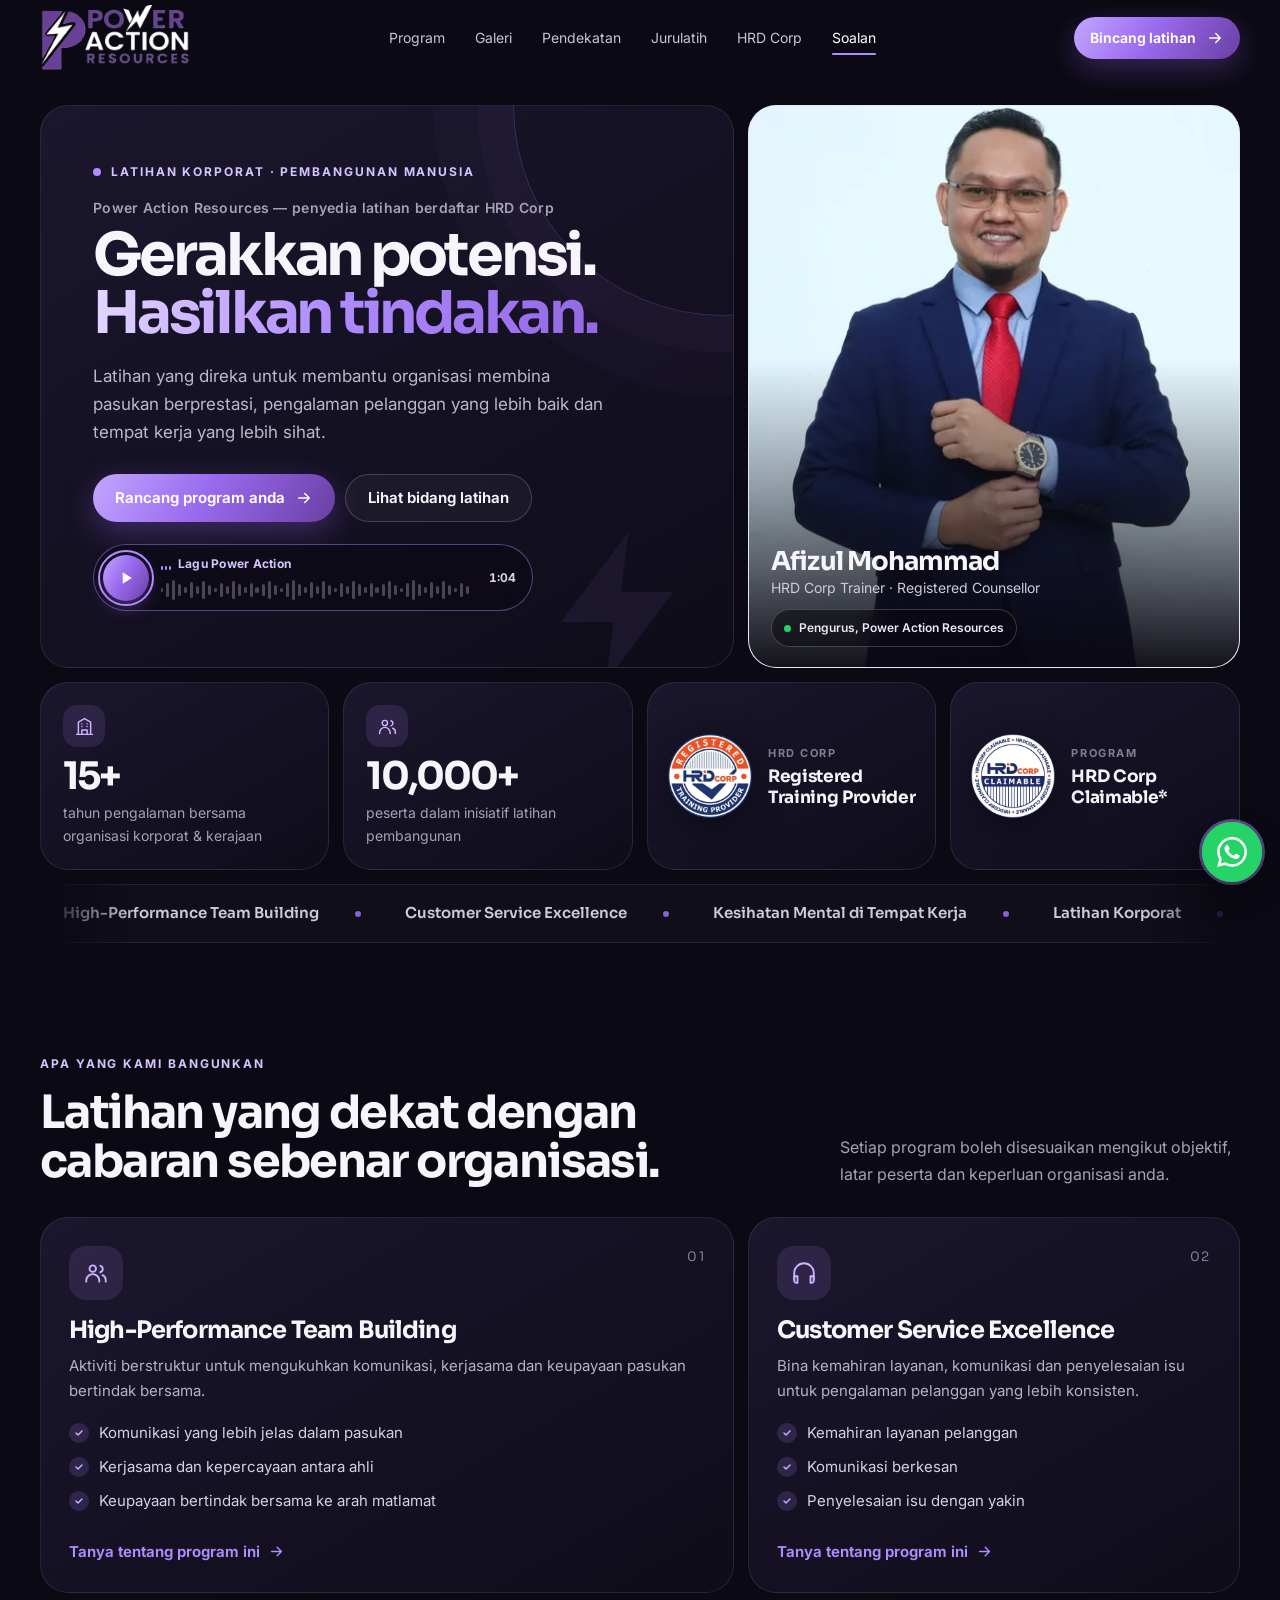
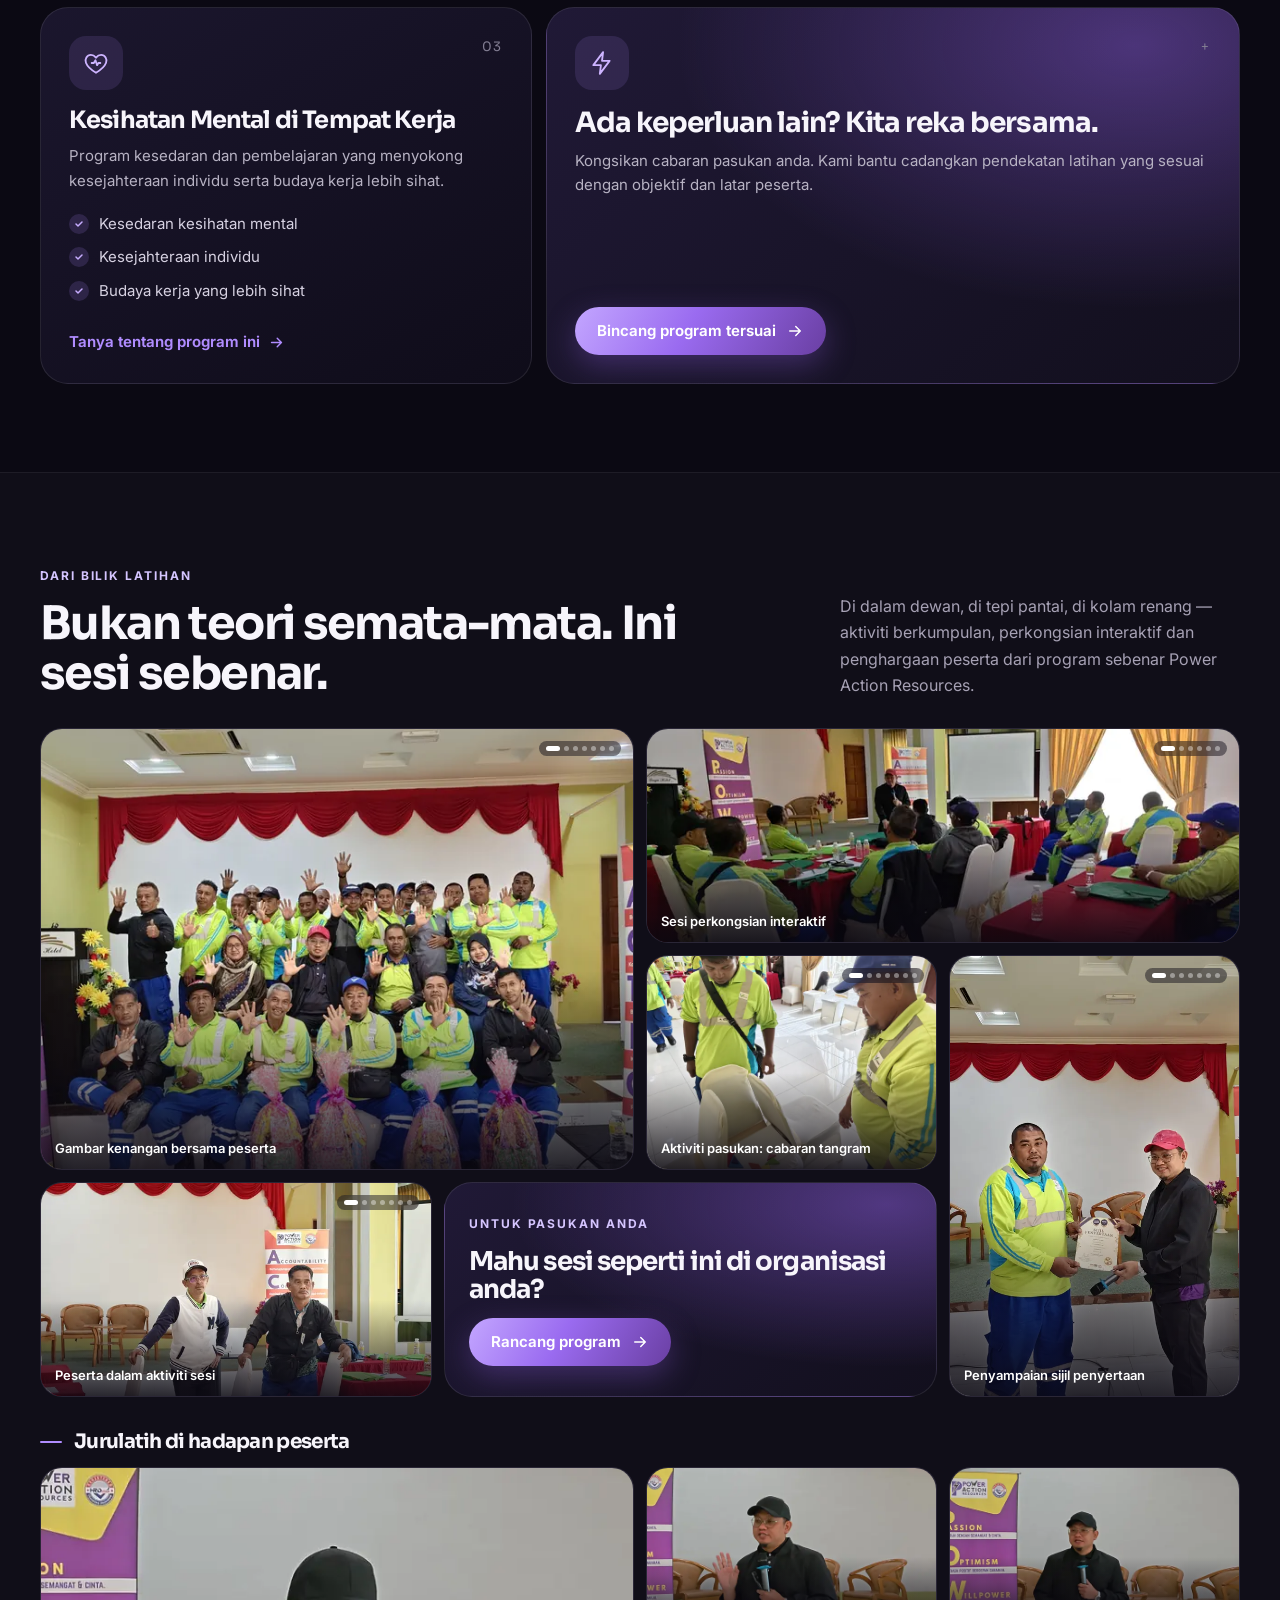
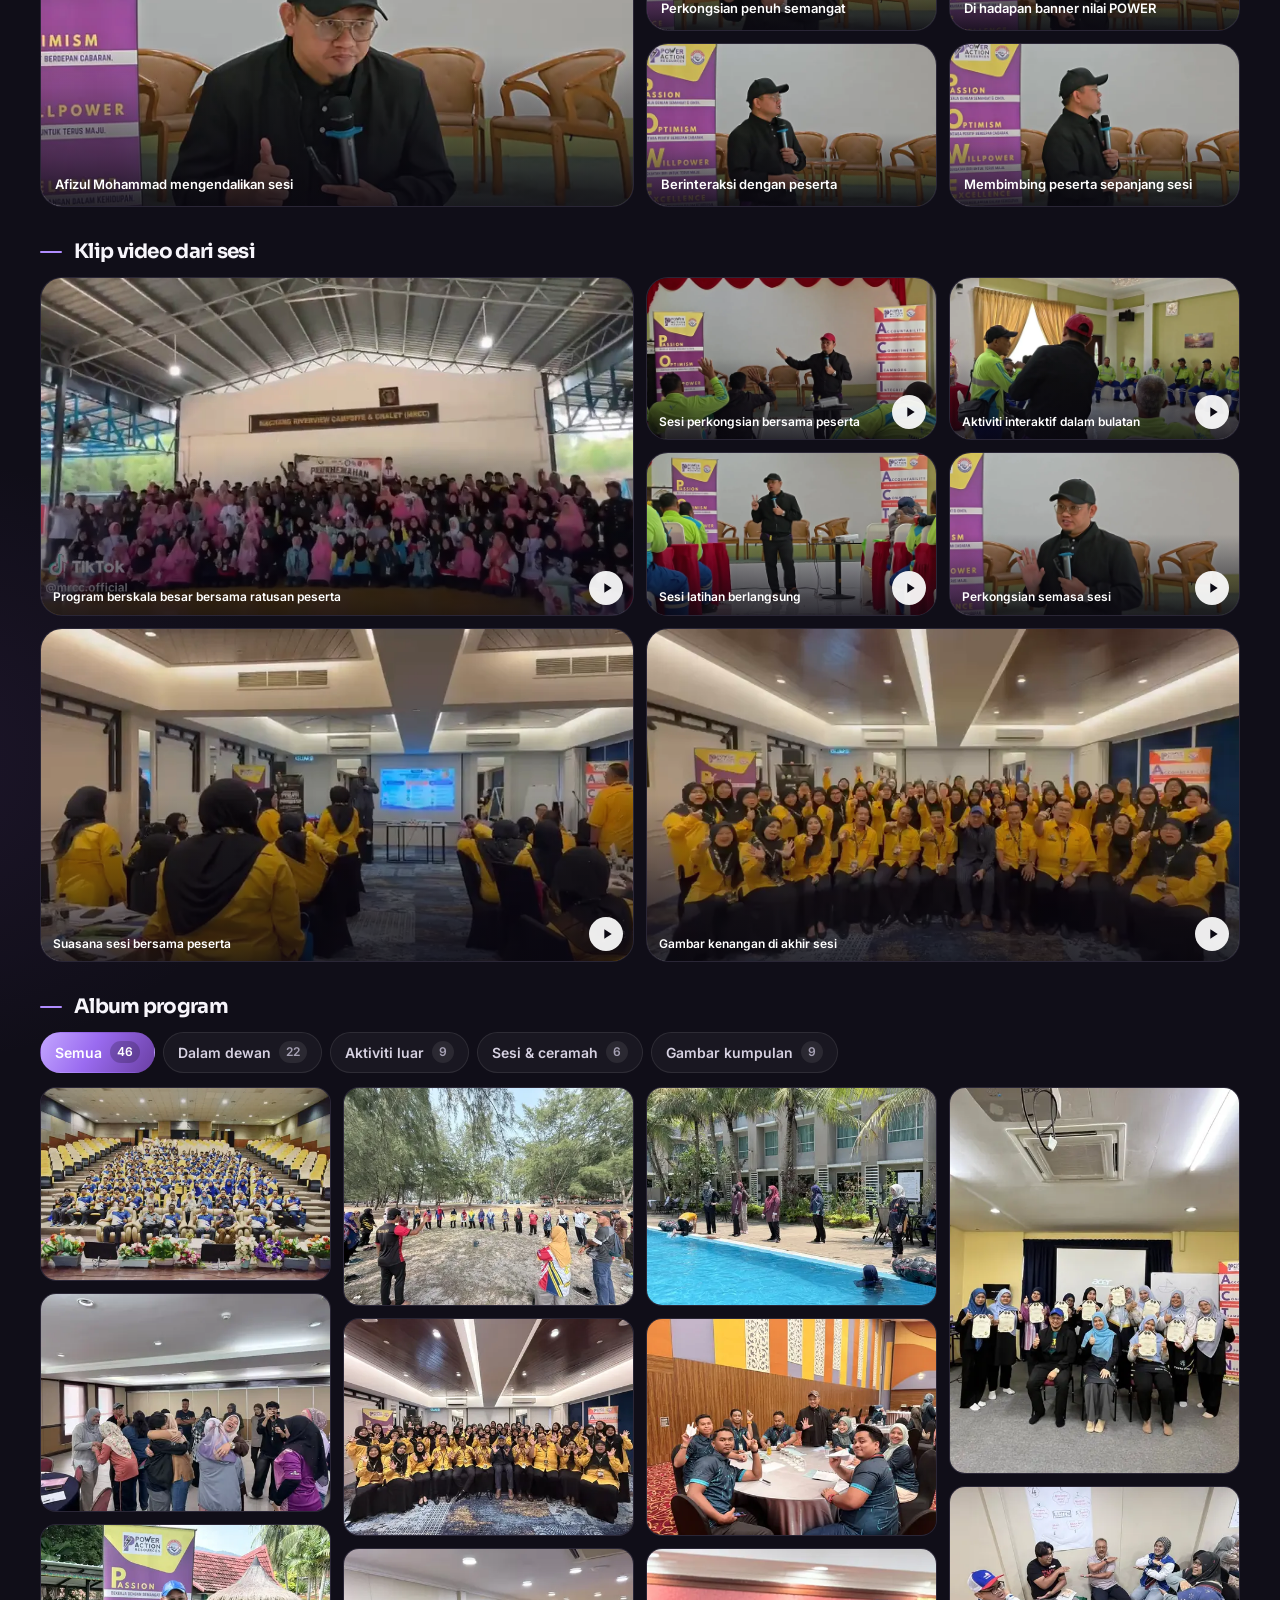
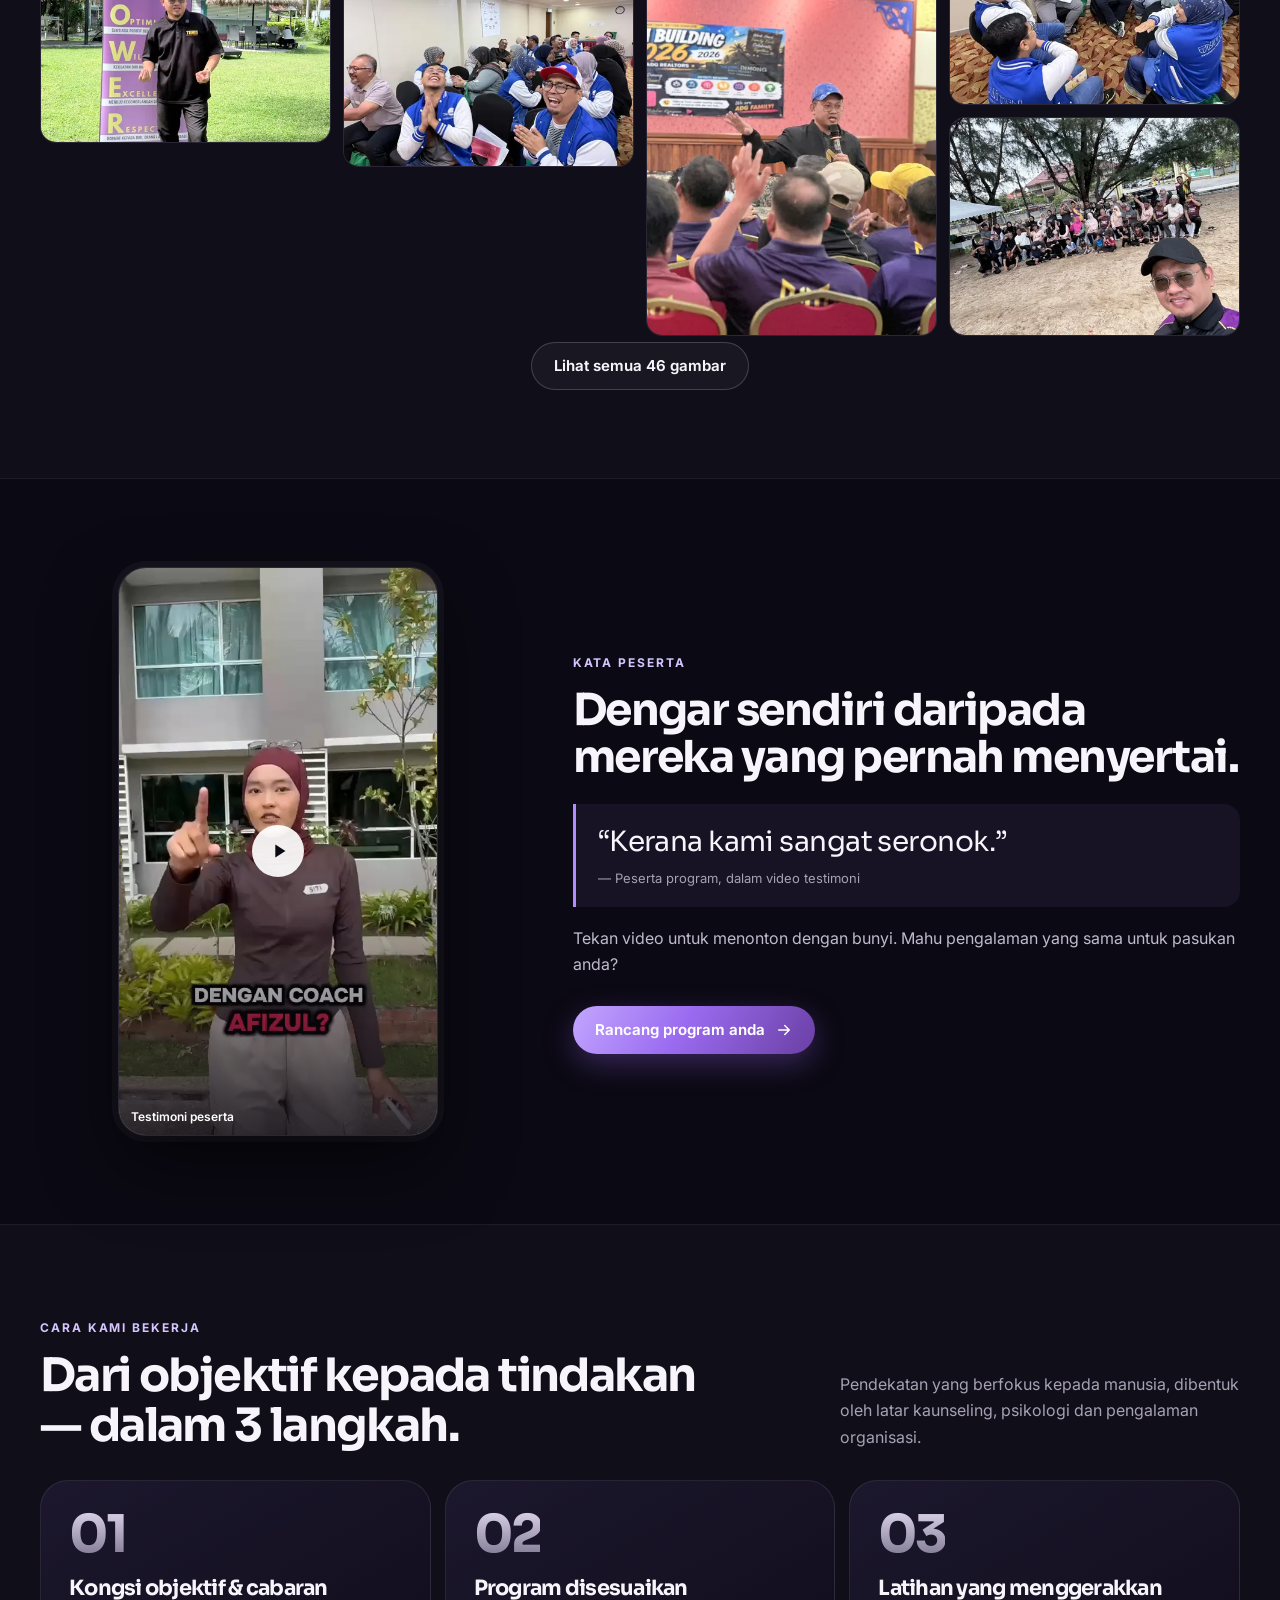
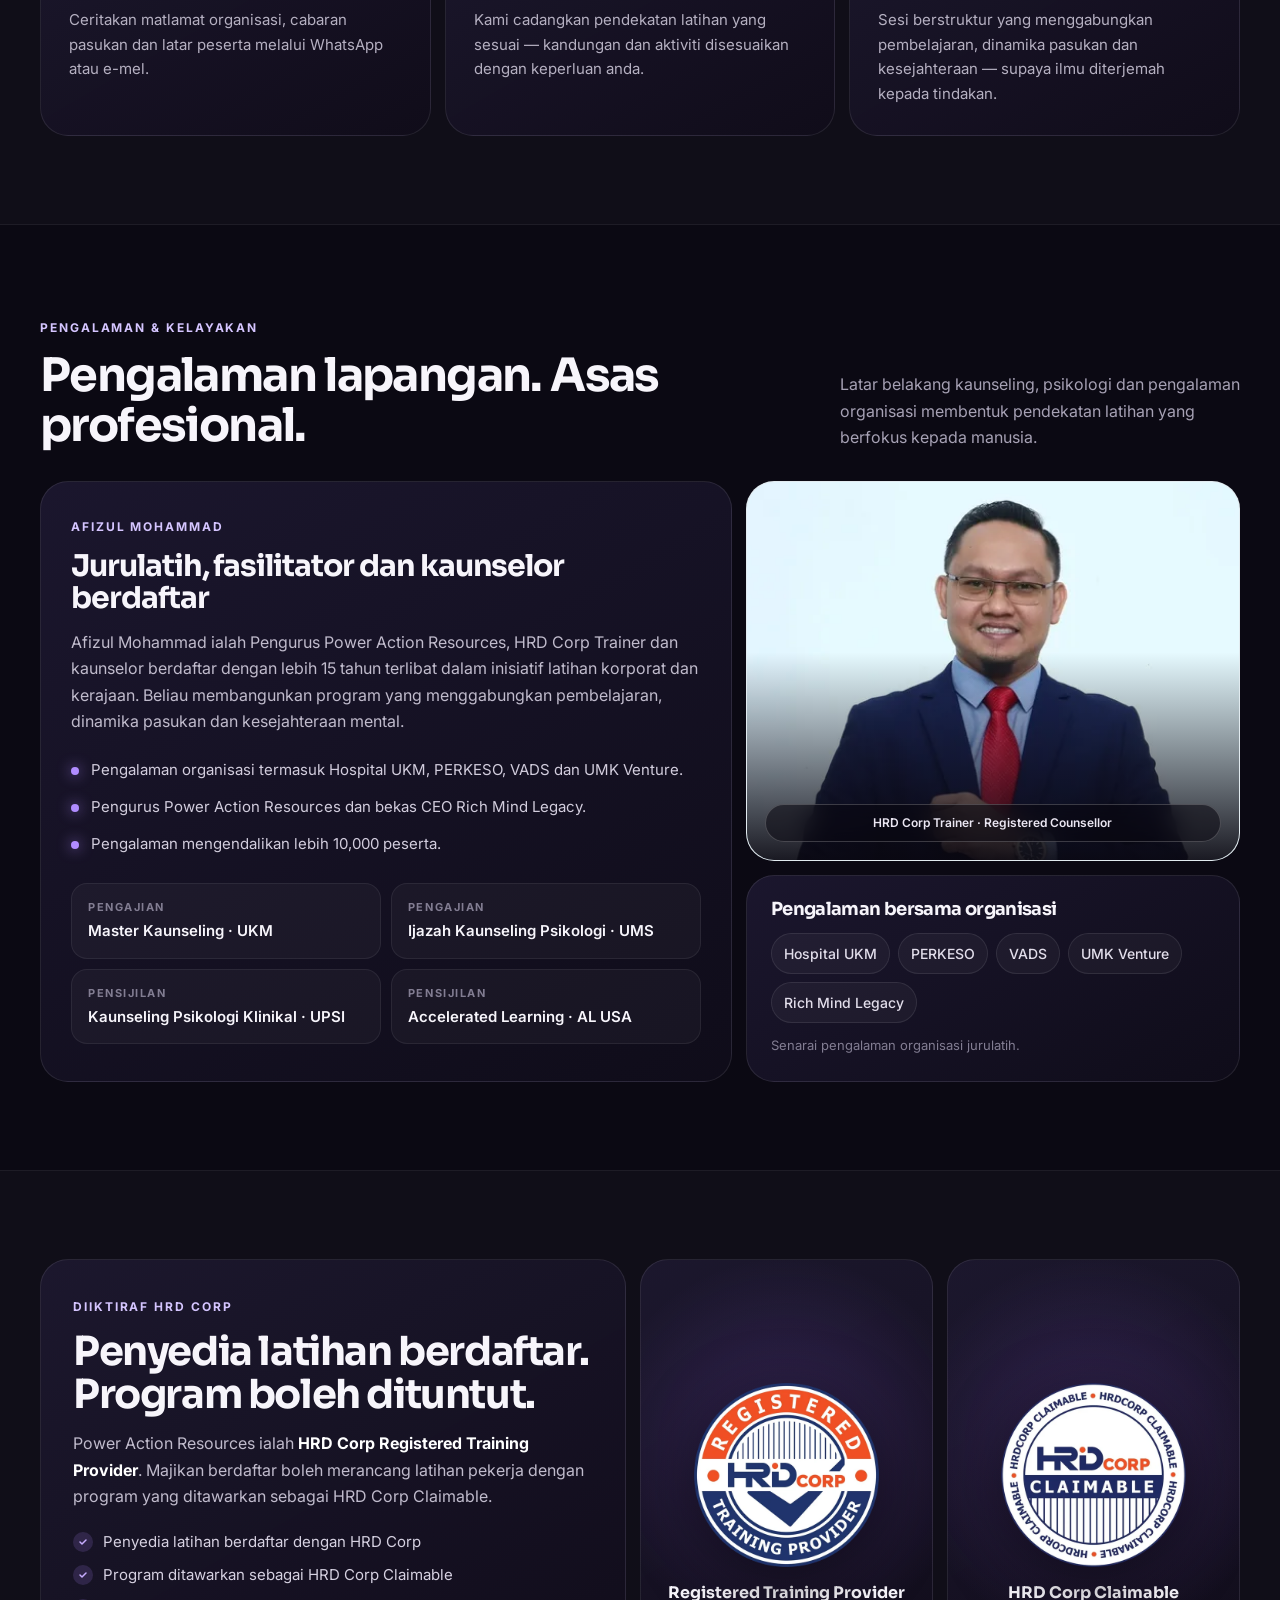
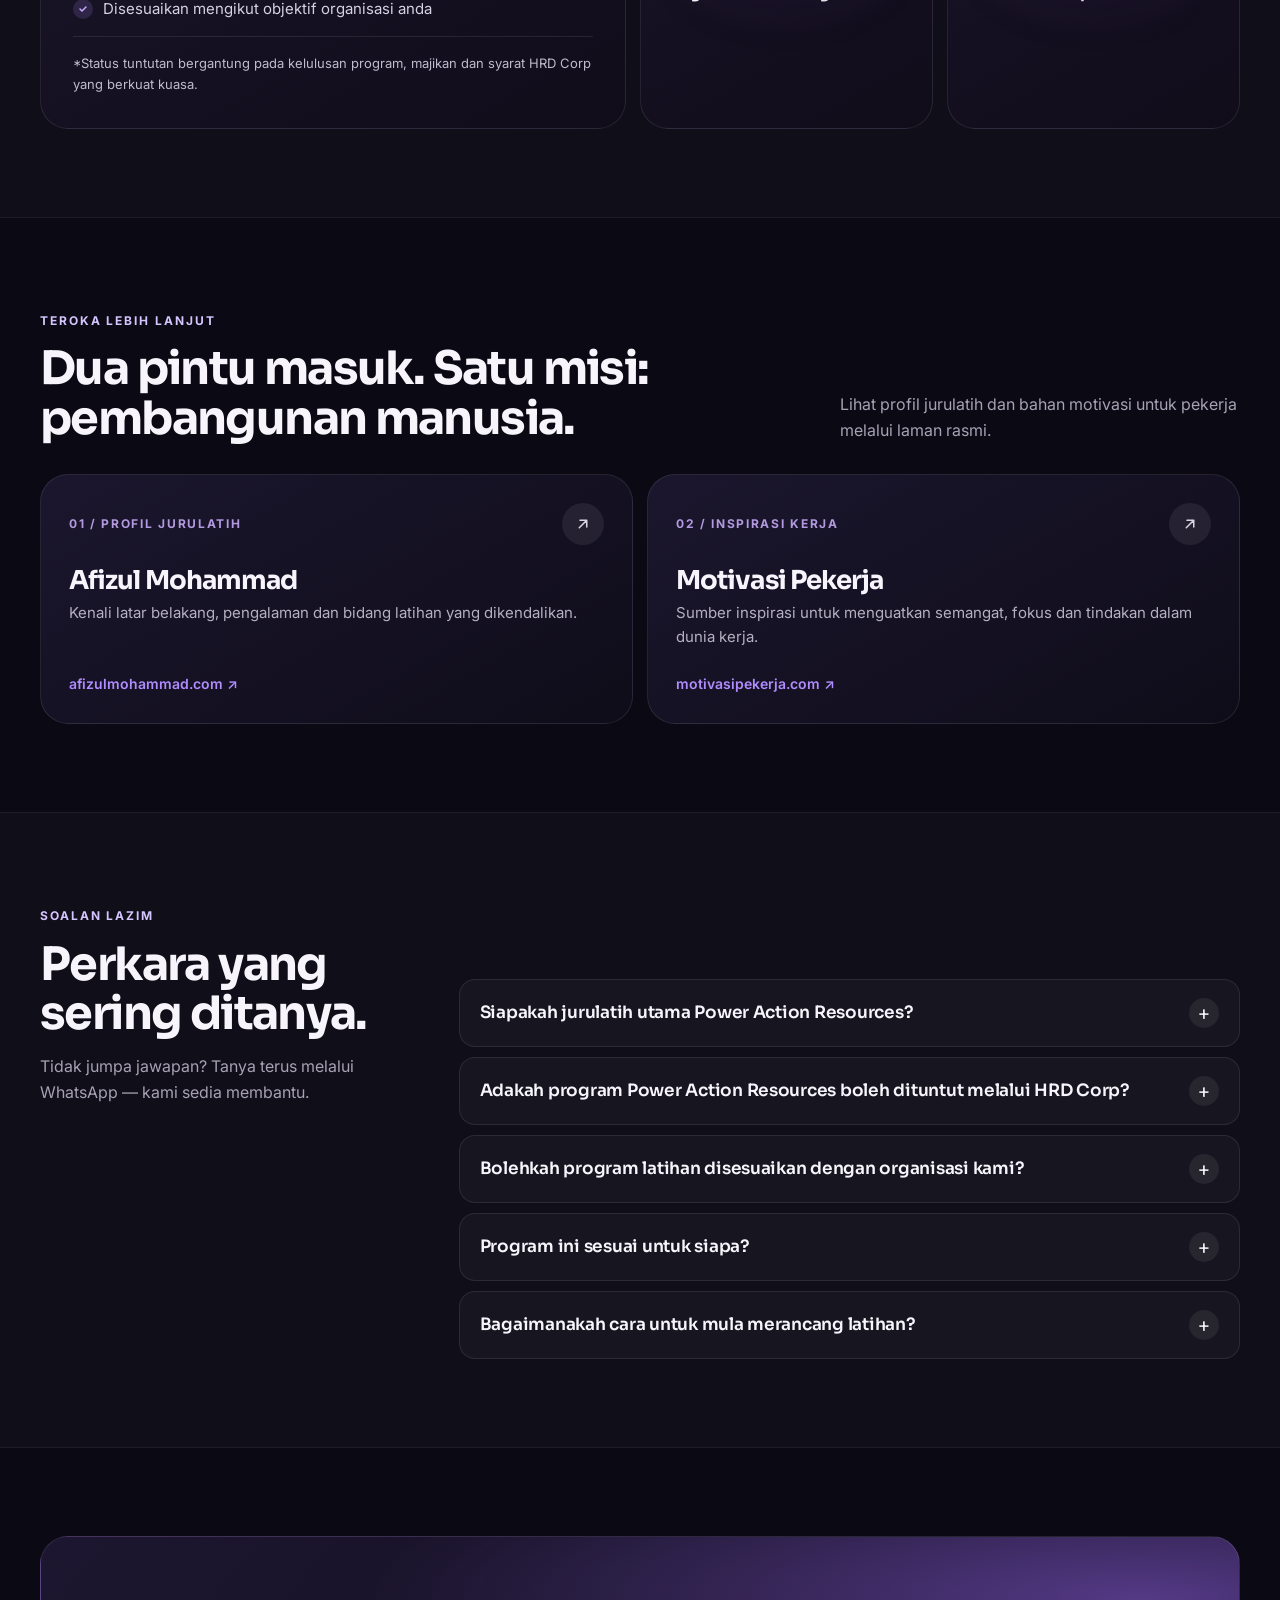
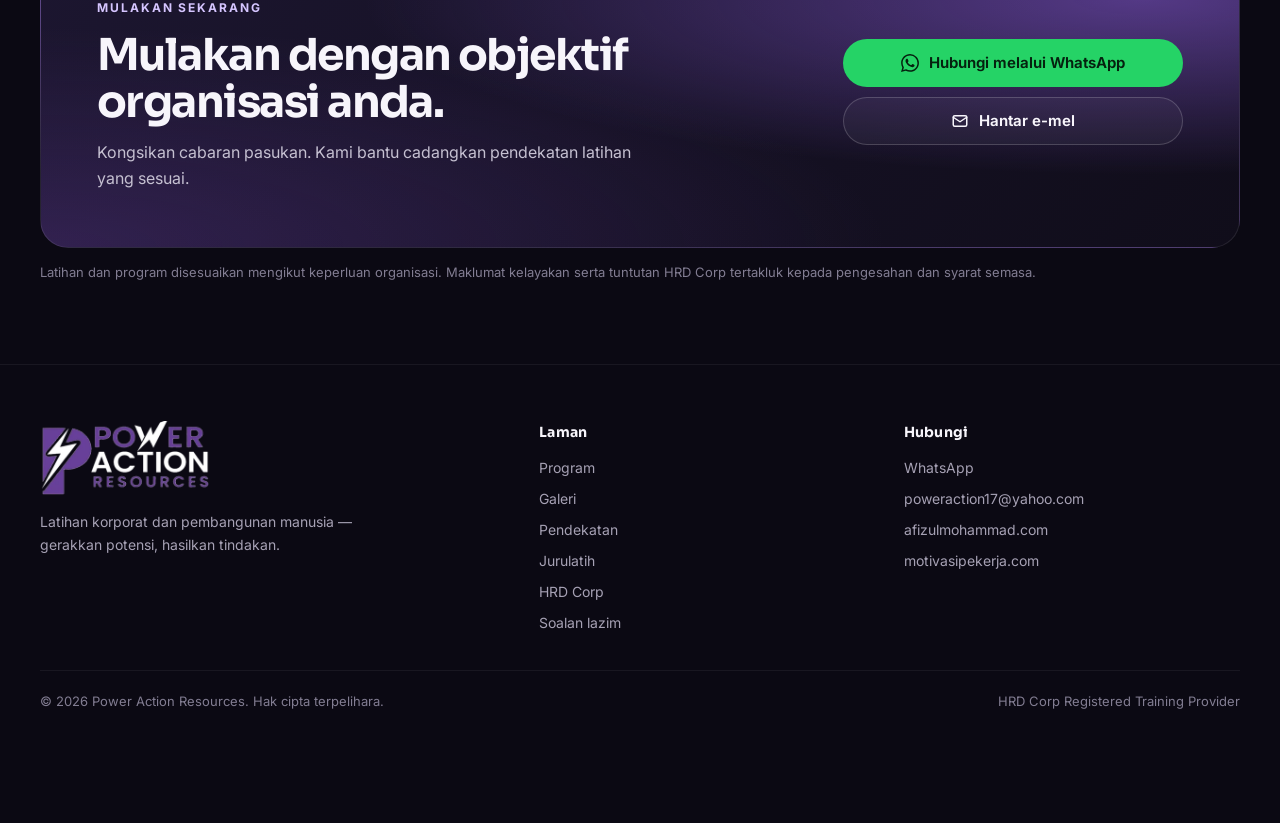
==== commit 8ac176fc: "Tambah pemain lagu gaya WhatsApp dalam hero Lagu 64 saat (OGG Opus + M4A untuk Safari), gelombang bu" ====
--- a/index.html
+++ b/index.html
@@ -32,7 +32,7 @@
 <link rel="preload" as="style" href="https://fonts.googleapis.com/css2?family=Inter:wght@400;500;600;700&family=Sora:wght@500;600;700;800&display=swap" onload="this.onload=null;this.rel='stylesheet'">
 <noscript><link rel="stylesheet" href="https://fonts.googleapis.com/css2?family=Inter:wght@400;500;600;700&family=Sora:wght@500;600;700;800&display=swap"></noscript>
 <link rel="preload" as="image" href="assets/img/afizul-854.webp" imagesrcset="assets/img/afizul-480.webp 480w, assets/img/afizul-854.webp 854w" imagesizes="(min-width:1024px) 480px, 100vw">
-<link rel="stylesheet" href="css/style.css?v=6">
+<link rel="stylesheet" href="css/style.css?v=7">
 <script>document.documentElement.classList.add('js')</script>
 <script type="application/ld+json">
 {
@@ -435,6 +435,25 @@
         <a class="btn btn--brand" href="https://wa.link/lsq0qn" target="_blank" rel="noopener" data-wa>Rancang program anda <svg viewBox="0 0 24 24" fill="none" stroke="currentColor" stroke-width="2" stroke-linecap="round" stroke-linejoin="round" aria-hidden="true"><path d="M5 12h14M13 6l6 6-6 6"/></svg></a>
         <a class="btn btn--ghost" href="#program">Lihat bidang latihan</a>
       </div>
+      <!-- Voice note / lagu (gaya WhatsApp) — kekal tersembunyi jika audio gagal dimuat -->
+      <div class="vn" id="vn" hidden>
+        <button class="vn__play" id="vnPlay" type="button" aria-label="Main lagu">
+          <svg class="vn__ico vn__ico--play" viewBox="0 0 24 24" fill="currentColor" aria-hidden="true"><path d="M8 5v14l11-7z"/></svg>
+          <svg class="vn__ico vn__ico--pause" viewBox="0 0 24 24" fill="currentColor" aria-hidden="true"><path d="M7 5h4v14H7zM13 5h4v14h-4z"/></svg>
+        </button>
+        <div class="vn__body">
+          <span class="vn__label"><span class="vn__eq" aria-hidden="true"><i></i><i></i><i></i></span>Lagu Power Action</span>
+          <div class="vn__track" id="vnTrack" role="slider" tabindex="0" aria-label="Kedudukan lagu" aria-valuemin="0" aria-valuemax="100" aria-valuenow="0">
+            <div class="vn__wave" aria-hidden="true"></div>
+            <div class="vn__fill" aria-hidden="true"></div>
+          </div>
+        </div>
+        <span class="vn__time" id="vnTime">1:04</span>
+        <audio id="vnAudio" preload="metadata" data-duration="64">
+          <source src="assets/audio/lagu.ogg" type="audio/ogg; codecs=opus">
+          <source src="assets/audio/lagu.m4a" type="audio/mp4">
+        </audio>
+      </div>
     </article>
 
     <figure class="tile hero__photo reveal" style="--d:.1s;margin:0">
@@ -1161,6 +1180,6 @@
 
 <a class="fab" href="https://wa.link/lsq0qn" target="_blank" rel="noopener" data-wa aria-label="Hubungi Power Action Resources melalui WhatsApp"><svg viewBox="0 0 24 24" fill="currentColor" aria-hidden="true"><path d="M17.47 14.38c-.3-.15-1.76-.87-2.03-.97-.27-.1-.47-.15-.67.15-.2.3-.77.97-.94 1.16-.17.2-.35.22-.64.08-.3-.15-1.26-.46-2.39-1.48-.88-.79-1.48-1.76-1.65-2.06-.17-.3-.02-.46.13-.6.13-.14.3-.35.45-.52.15-.18.2-.3.3-.5.1-.2.05-.37-.03-.52-.07-.15-.67-1.61-.92-2.2-.24-.58-.49-.5-.67-.51h-.57c-.2 0-.52.07-.79.37-.27.3-1.04 1.02-1.04 2.48s1.07 2.88 1.21 3.07c.15.2 2.1 3.2 5.08 4.49.71.31 1.26.49 1.69.63.71.23 1.36.2 1.87.12.57-.09 1.76-.72 2-1.41.25-.7.25-1.29.18-1.42-.08-.12-.27-.2-.57-.35zM12.05 21.8h-.01a9.87 9.87 0 0 1-5.03-1.38l-.36-.21-3.74.98 1-3.65-.24-.37a9.86 9.86 0 0 1-1.51-5.26c0-5.45 4.44-9.88 9.89-9.88 2.64 0 5.12 1.03 6.99 2.9a9.83 9.83 0 0 1 2.89 7c0 5.45-4.44 9.88-9.88 9.88zm8.41-18.3A11.82 11.82 0 0 0 12.05 0C5.5 0 .16 5.34.16 11.89c0 2.1.55 4.14 1.59 5.95L.06 24l6.3-1.65a11.88 11.88 0 0 0 5.68 1.45h.01c6.55 0 11.89-5.34 11.89-11.89 0-3.18-1.24-6.16-3.48-8.41z"/></svg><span class="fab__tip">Bincang latihan</span></a>
 
-<script src="js/main.js?v=6" defer></script>
+<script src="js/main.js?v=8" defer></script>
 </body>
 </html>
--- a/css/style.css
+++ b/css/style.css
@@ -442,3 +442,26 @@
 .rot__dots i{width:5px;height:5px;border-radius:50%;background:rgba(255,255,255,.4);transition:width .4s var(--ease),background .4s}
 .rot__dots i.is-on{width:14px;border-radius:3px;background:#fff}
 @media (prefers-reduced-motion:reduce){.rot .gal__btn img.rot__img{transform:none!important}}
+
+/* Voice note / lagu (gaya WhatsApp) */
+.vn{display:flex;align-items:center;gap:12px;margin-top:22px;max-width:440px;padding:9px 16px 9px 9px;border-radius:999px;background:rgba(10,8,18,.55);border:1px solid var(--line-hi);-webkit-backdrop-filter:blur(10px);backdrop-filter:blur(10px)}
+.vn[hidden]{display:none}
+.vn__play{position:relative;width:46px;height:46px;flex:none;display:grid;place-items:center;border-radius:50%;background:var(--g-brand);color:#fff;box-shadow:0 8px 20px -6px rgba(138,92,219,.8)}
+.vn__ico{width:20px;height:20px}
+.vn__ico--pause,.vn.is-playing .vn__ico--play{display:none}
+.vn.is-playing .vn__ico--pause{display:block}
+.vn.is-playing .vn__play::after,.vn.is-waiting .vn__play::after{content:"";position:absolute;inset:-5px;border-radius:50%;border:2px solid var(--brand-hi);animation:ring 1.6s infinite}
+.vn__body{flex:1;min-width:0}
+.vn__label{display:flex;align-items:center;gap:7px;font-size:12px;font-weight:700;color:#d5c5ff;letter-spacing:.02em;margin-bottom:5px;white-space:nowrap;overflow:hidden;text-overflow:ellipsis}
+.vn__eq{display:inline-flex;align-items:flex-end;gap:2px;height:11px;flex:none}
+.vn__eq i{width:2px;height:4px;border-radius:1px;background:var(--brand-hi)}
+.vn.is-playing .vn__eq i{animation:eq .9s ease-in-out infinite}
+.vn.is-playing .vn__eq i:nth-child(2){animation-delay:-.3s}
+.vn.is-playing .vn__eq i:nth-child(3){animation-delay:-.6s}
+@keyframes eq{0%,100%{height:3px}50%{height:11px}}
+.vn__track{position:relative;height:22px;cursor:pointer;--wave:url("data:image/svg+xml,%3Csvg xmlns='http://www.w3.org/2000/svg' width='120' height='22'%3E%3Cg fill='%23000'%3E%3Crect x='0' y='8' width='3' height='6' rx='1.5'/%3E%3Crect x='6' y='5' width='3' height='12' rx='1.5'/%3E%3Crect x='12' y='2' width='3' height='18' rx='1.5'/%3E%3Crect x='18' y='6' width='3' height='10' rx='1.5'/%3E%3Crect x='24' y='9' width='3' height='4' rx='1.5'/%3E%3Crect x='30' y='4' width='3' height='14' rx='1.5'/%3E%3Crect x='36' y='1' width='3' height='20' rx='1.5'/%3E%3Crect x='42' y='5' width='3' height='12' rx='1.5'/%3E%3Crect x='48' y='8' width='3' height='6' rx='1.5'/%3E%3Crect x='54' y='3' width='3' height='16' rx='1.5'/%3E%3Crect x='60' y='7' width='3' height='8' rx='1.5'/%3E%3Crect x='66' y='2' width='3' height='18' rx='1.5'/%3E%3Crect x='72' y='6' width='3' height='10' rx='1.5'/%3E%3Crect x='78' y='9' width='3' height='4' rx='1.5'/%3E%3Crect x='84' y='4' width='3' height='14' rx='1.5'/%3E%3Crect x='90' y='7' width='3' height='8' rx='1.5'/%3E%3Crect x='96' y='2' width='3' height='18' rx='1.5'/%3E%3Crect x='102' y='5' width='3' height='12' rx='1.5'/%3E%3Crect x='108' y='8' width='3' height='6' rx='1.5'/%3E%3Crect x='114' y='4' width='3' height='14' rx='1.5'/%3E%3C/g%3E%3C/svg%3E")}
+.vn__wave,.vn__fill{position:absolute;inset:0;-webkit-mask:var(--wave) repeat-x center/auto 100%;mask:var(--wave) repeat-x center/auto 100%}
+.vn__wave{background:rgba(214,212,223,.3)}
+.vn__fill{background:var(--g-brand);clip-path:inset(0 calc(100% - var(--p,0%)) 0 0);transition:clip-path .15s linear}
+.vn__time{font:700 12px/1 var(--f-body);color:var(--text);font-variant-numeric:tabular-nums;min-width:34px;text-align:right}
+@media (max-width:559px){.vn{max-width:none}}
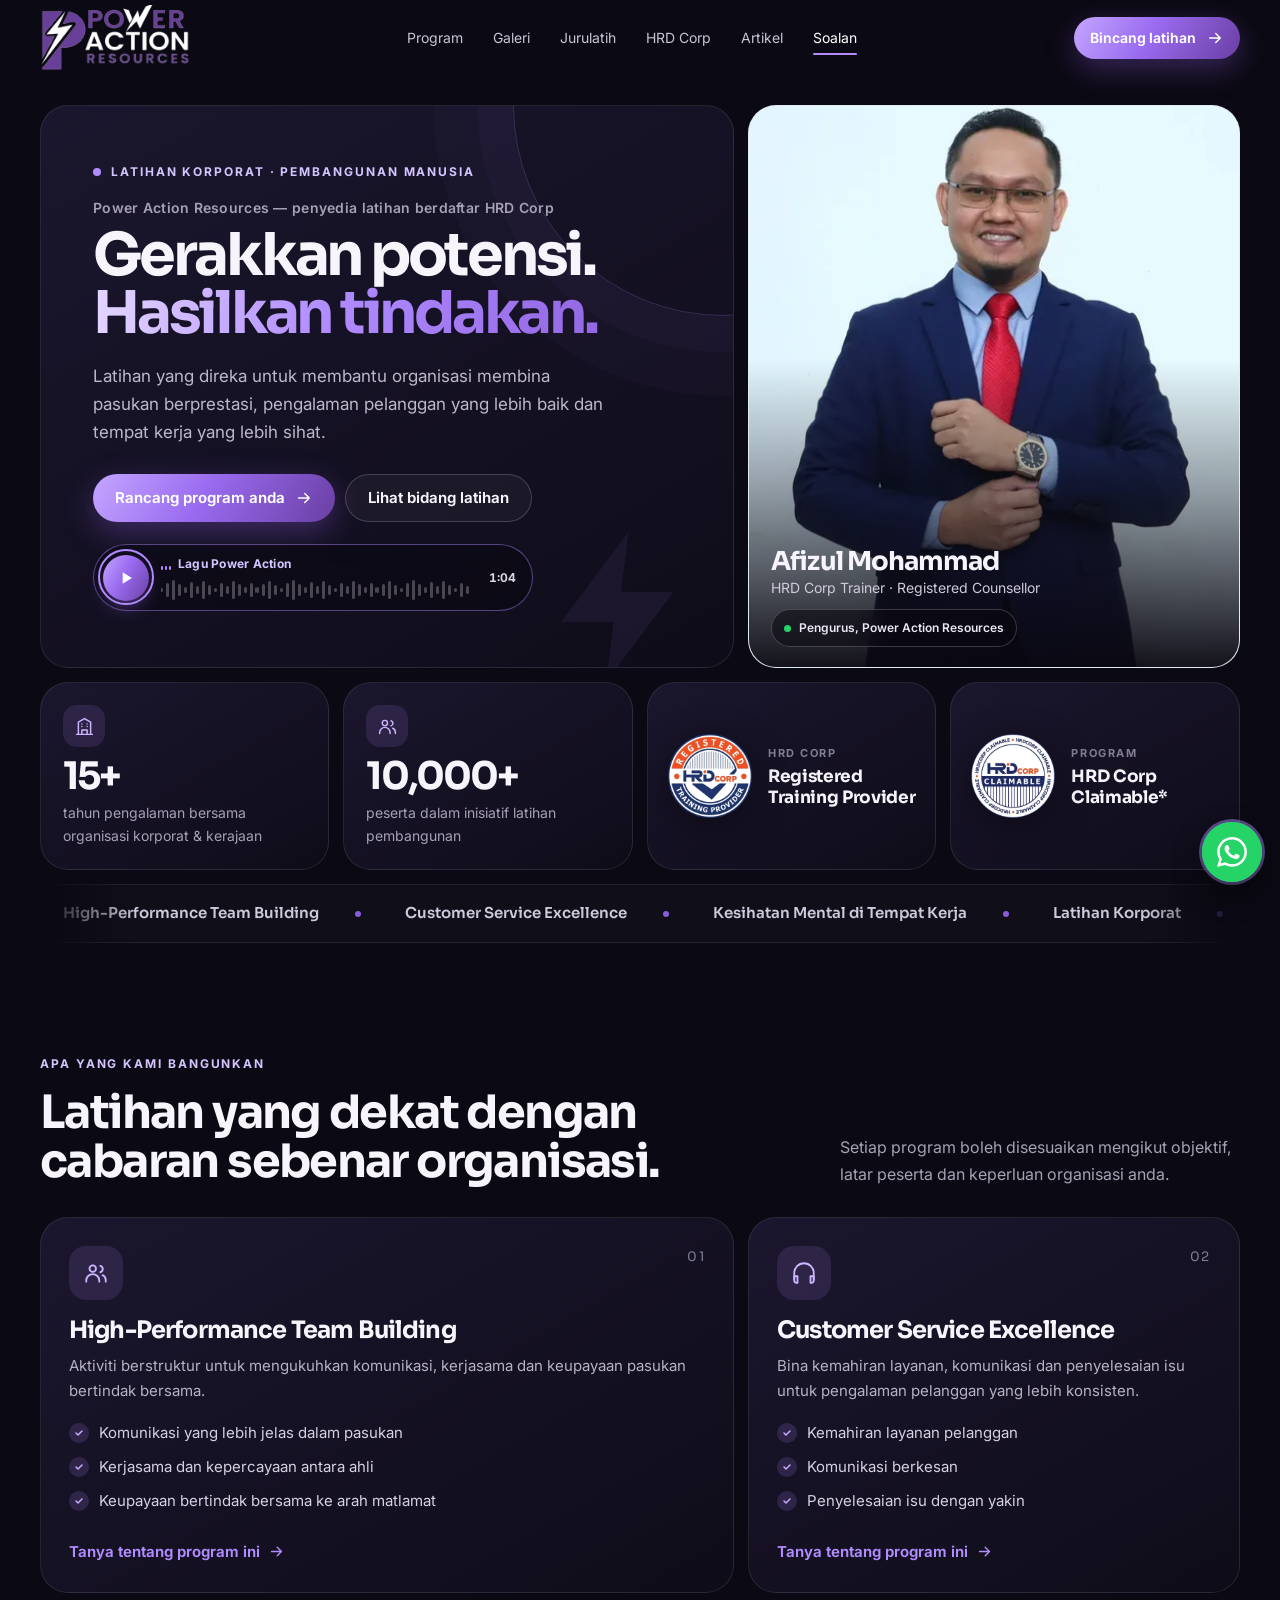
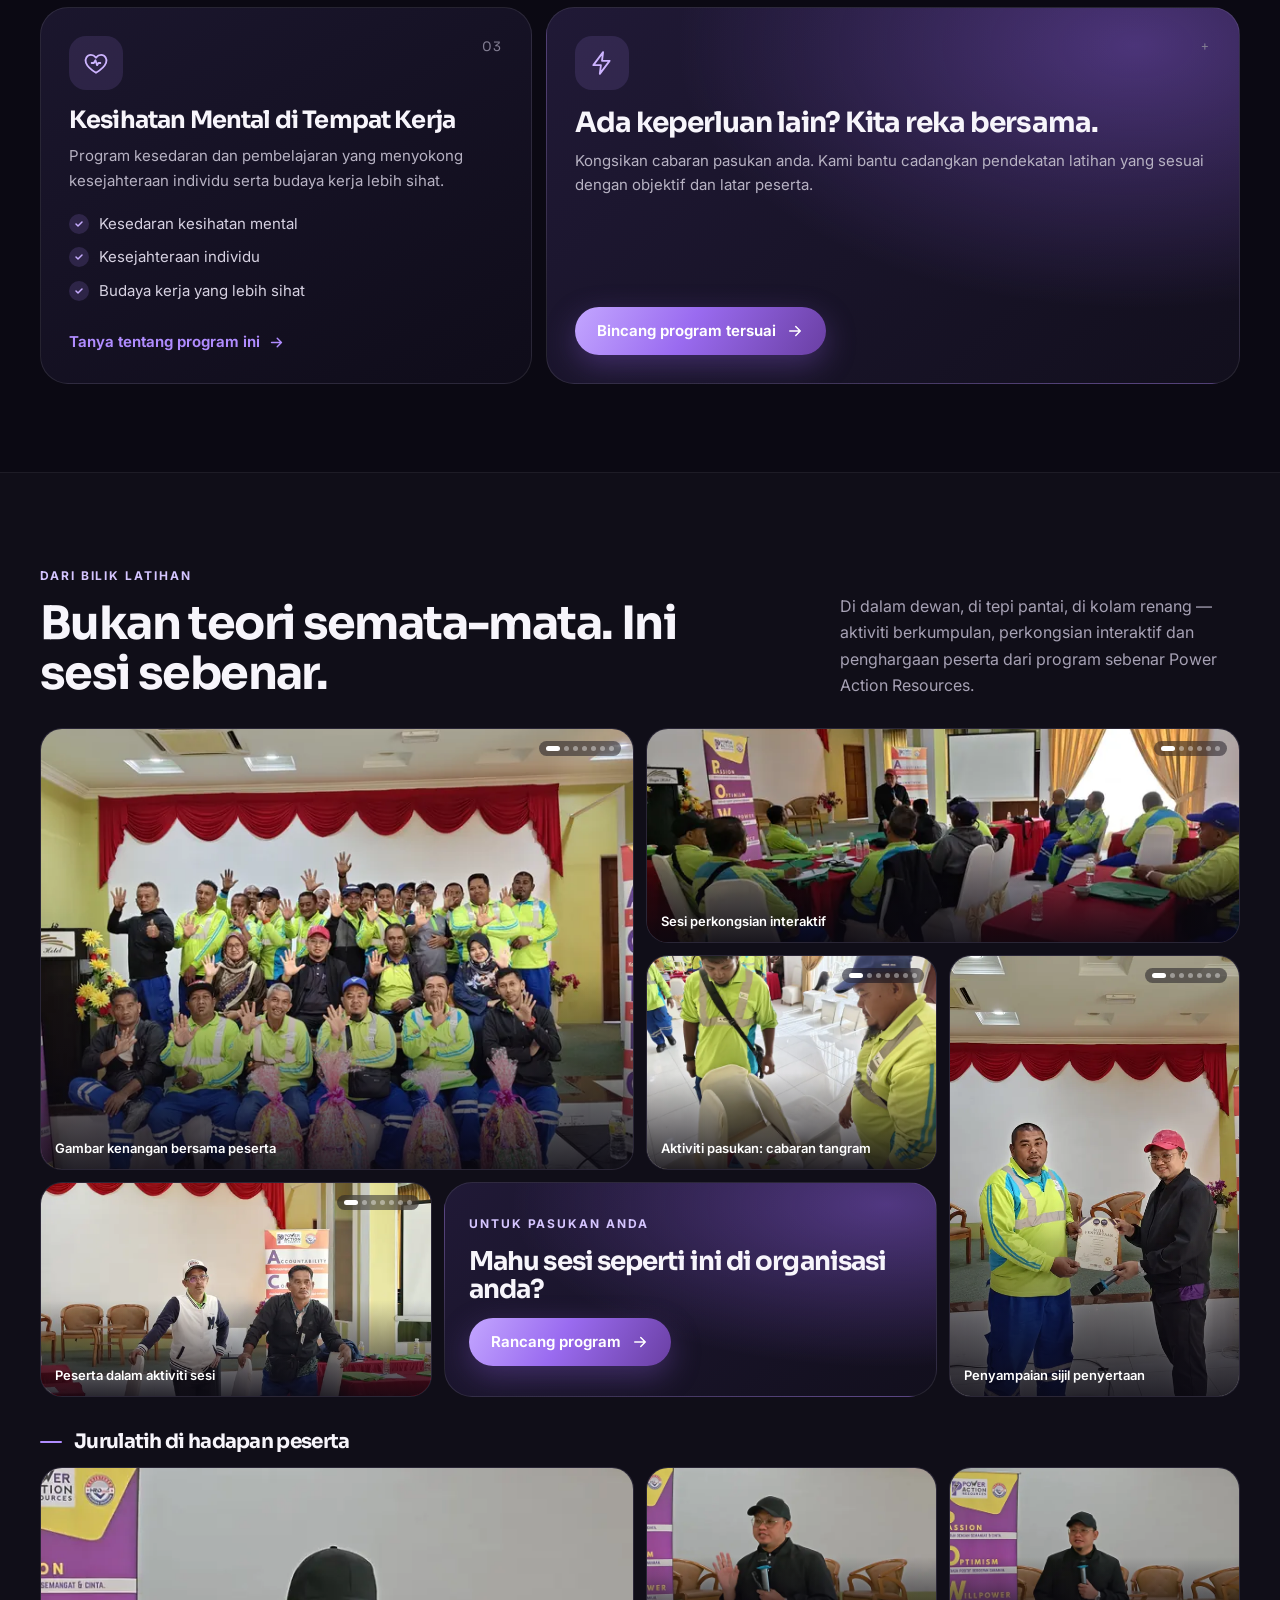
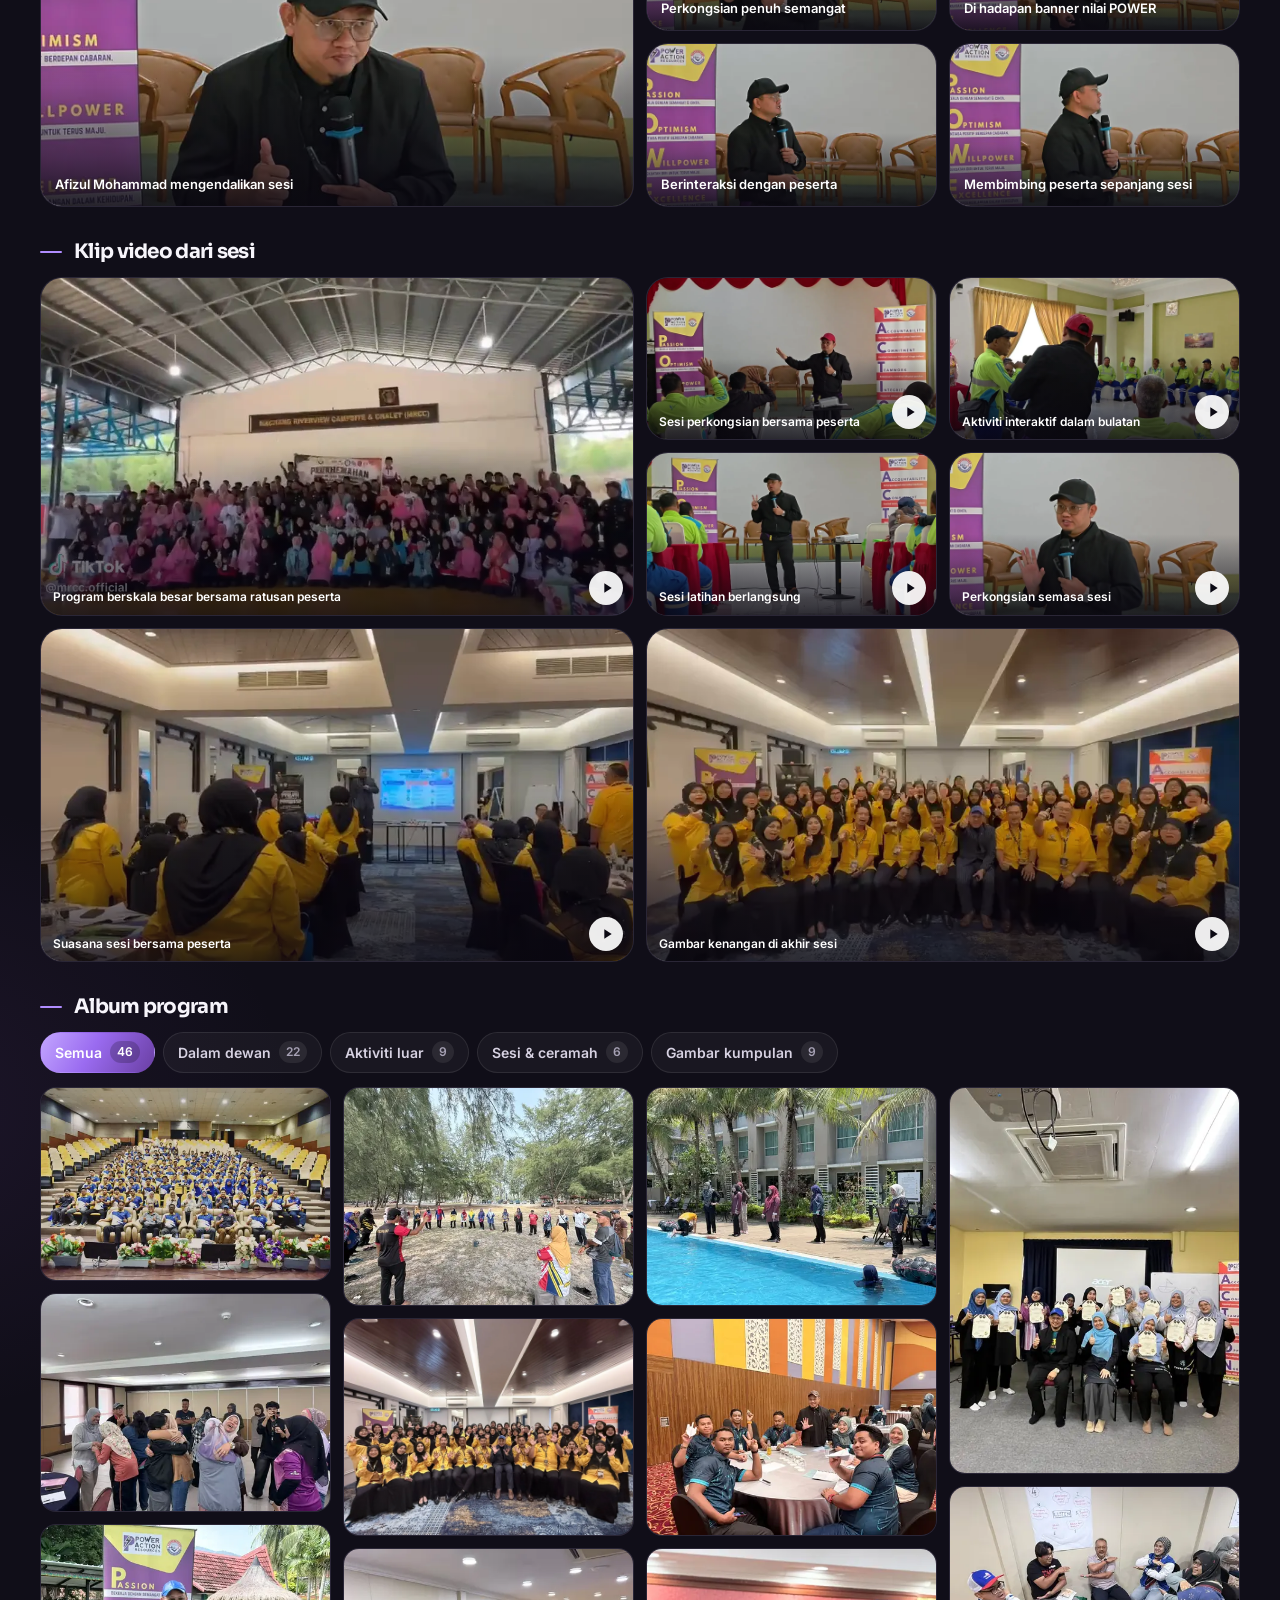
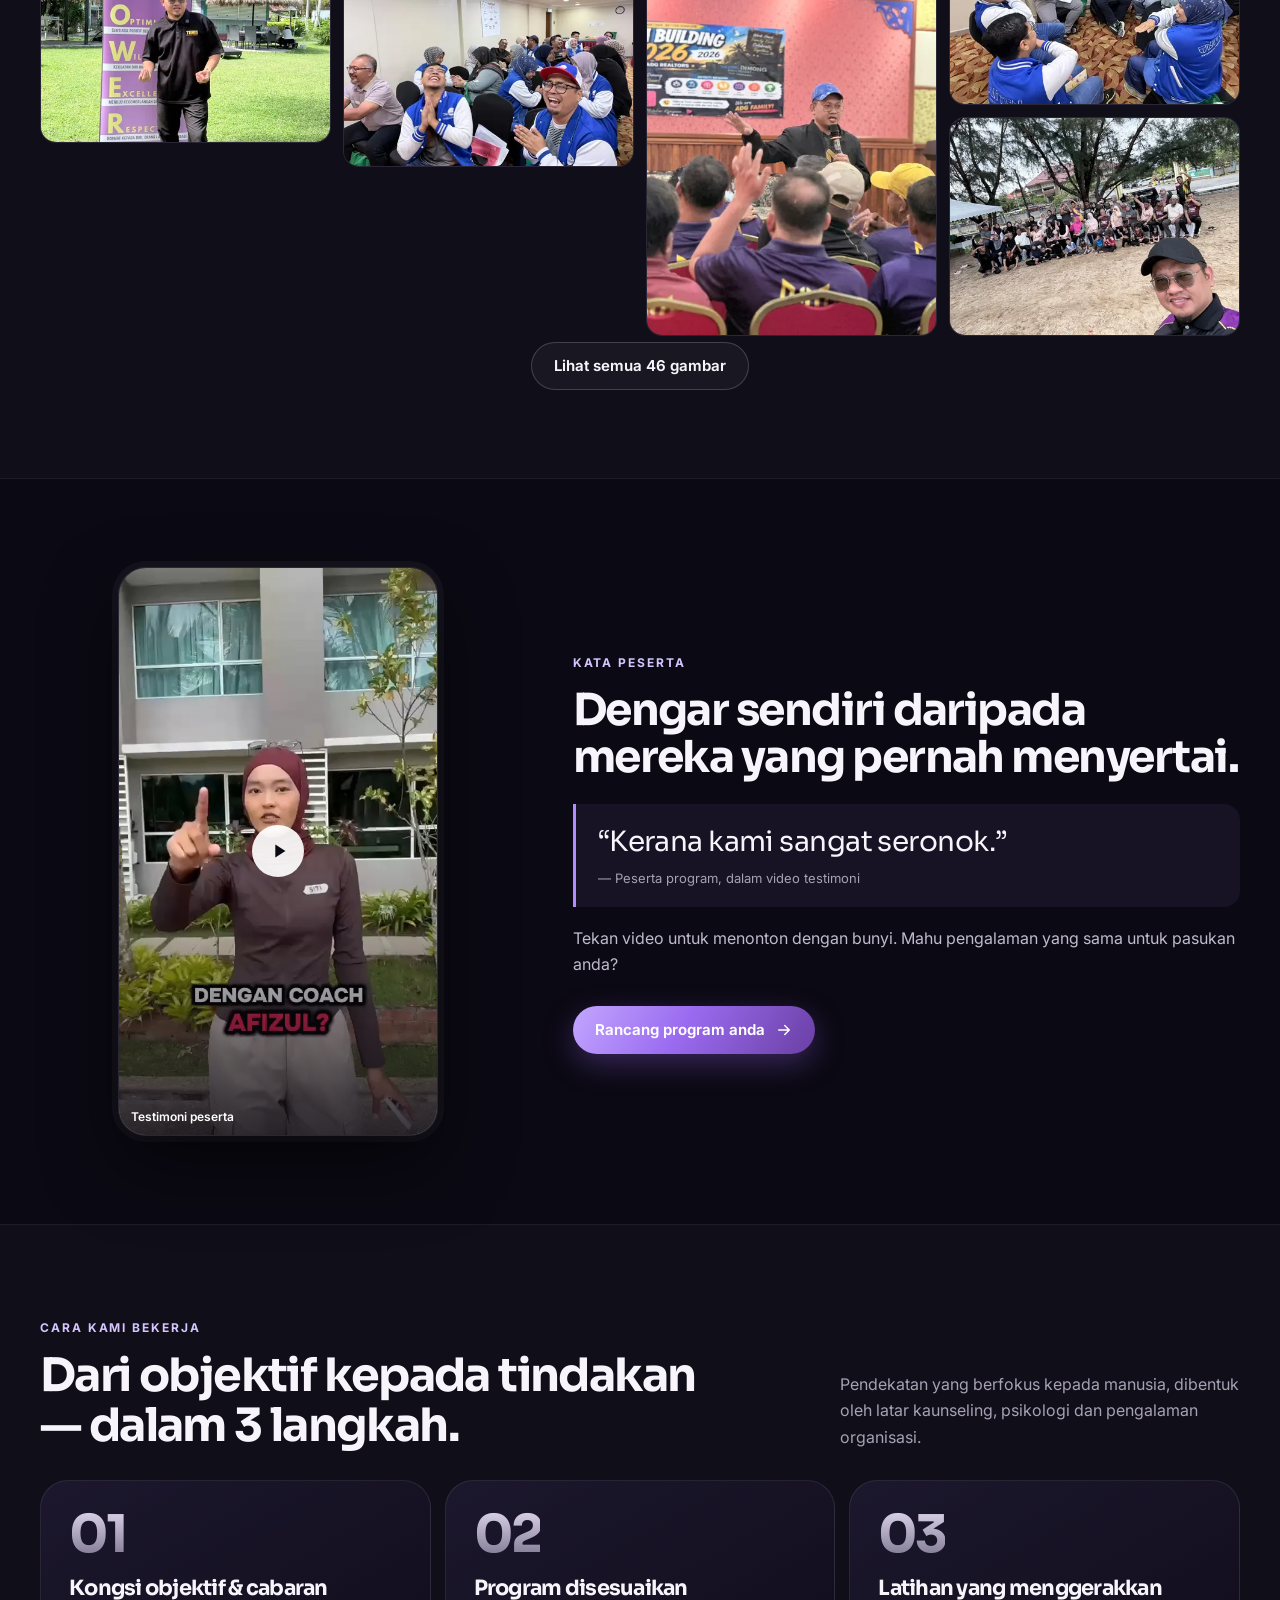
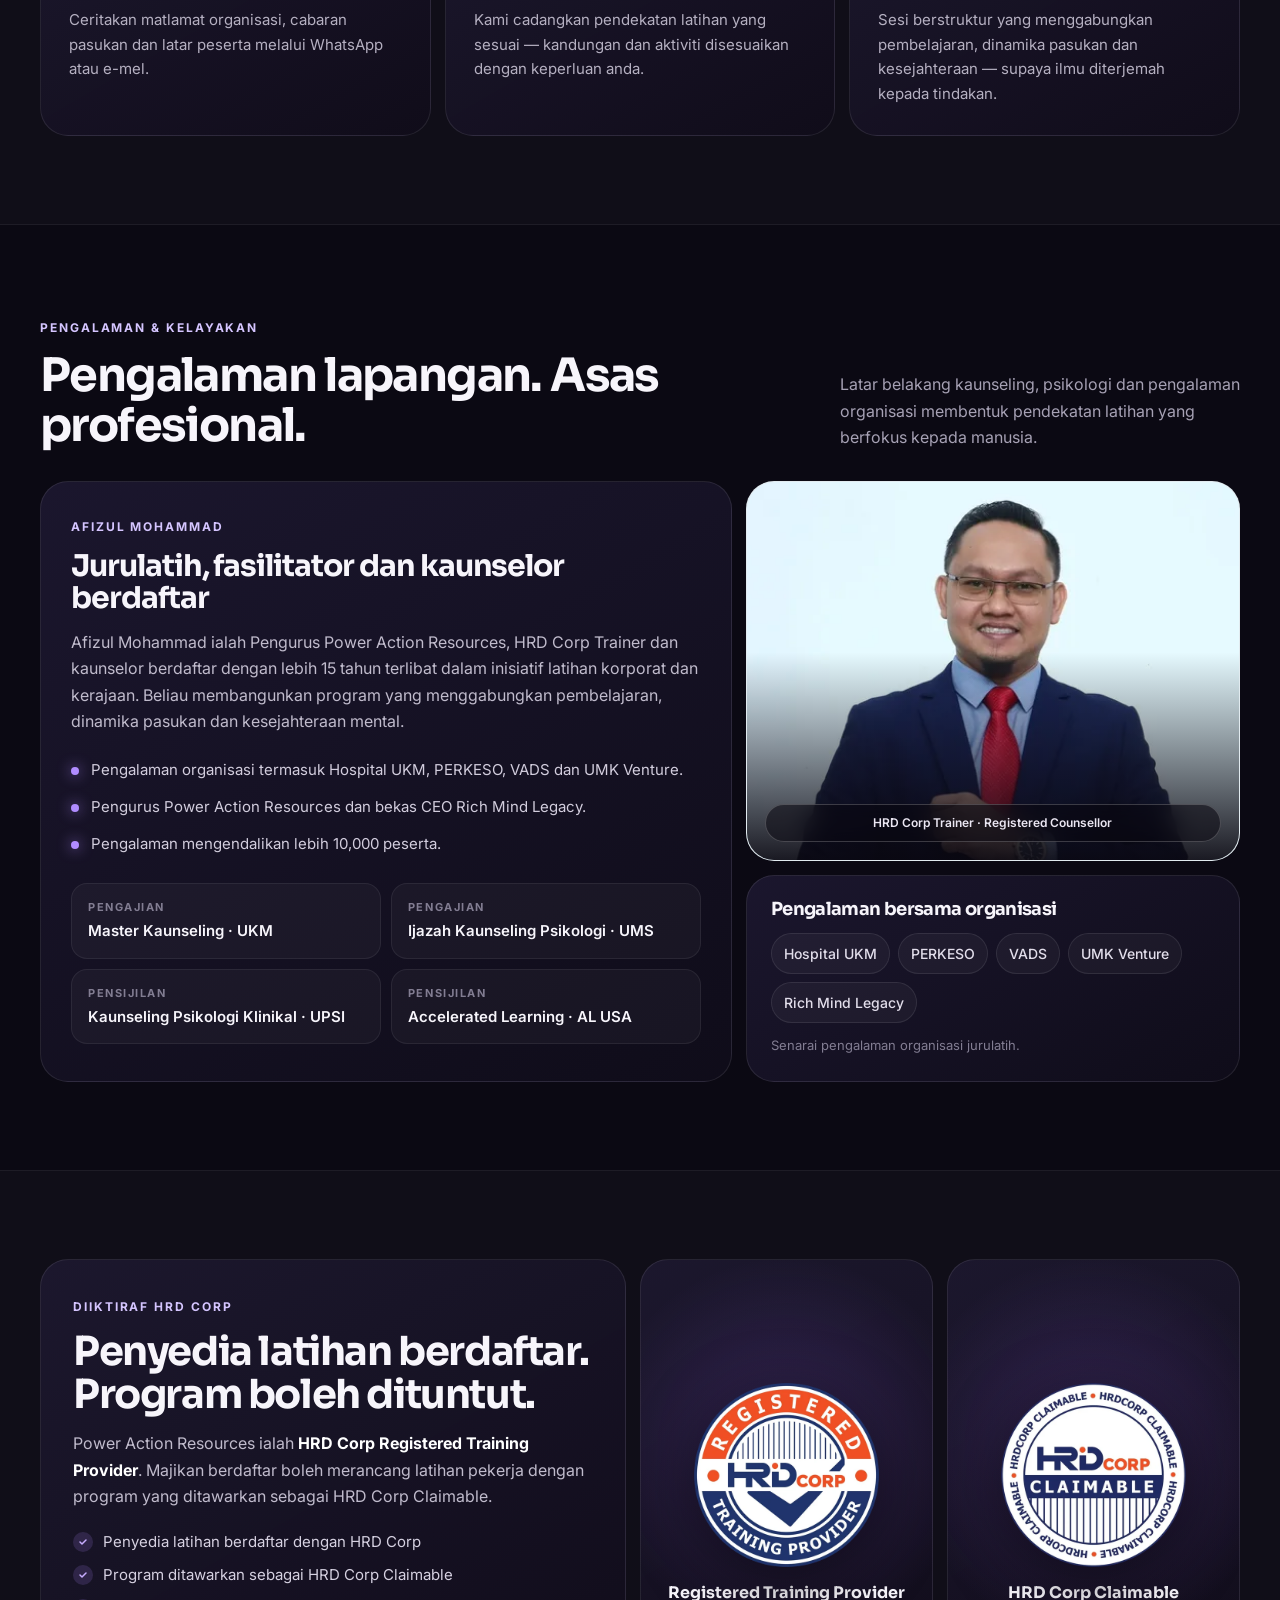
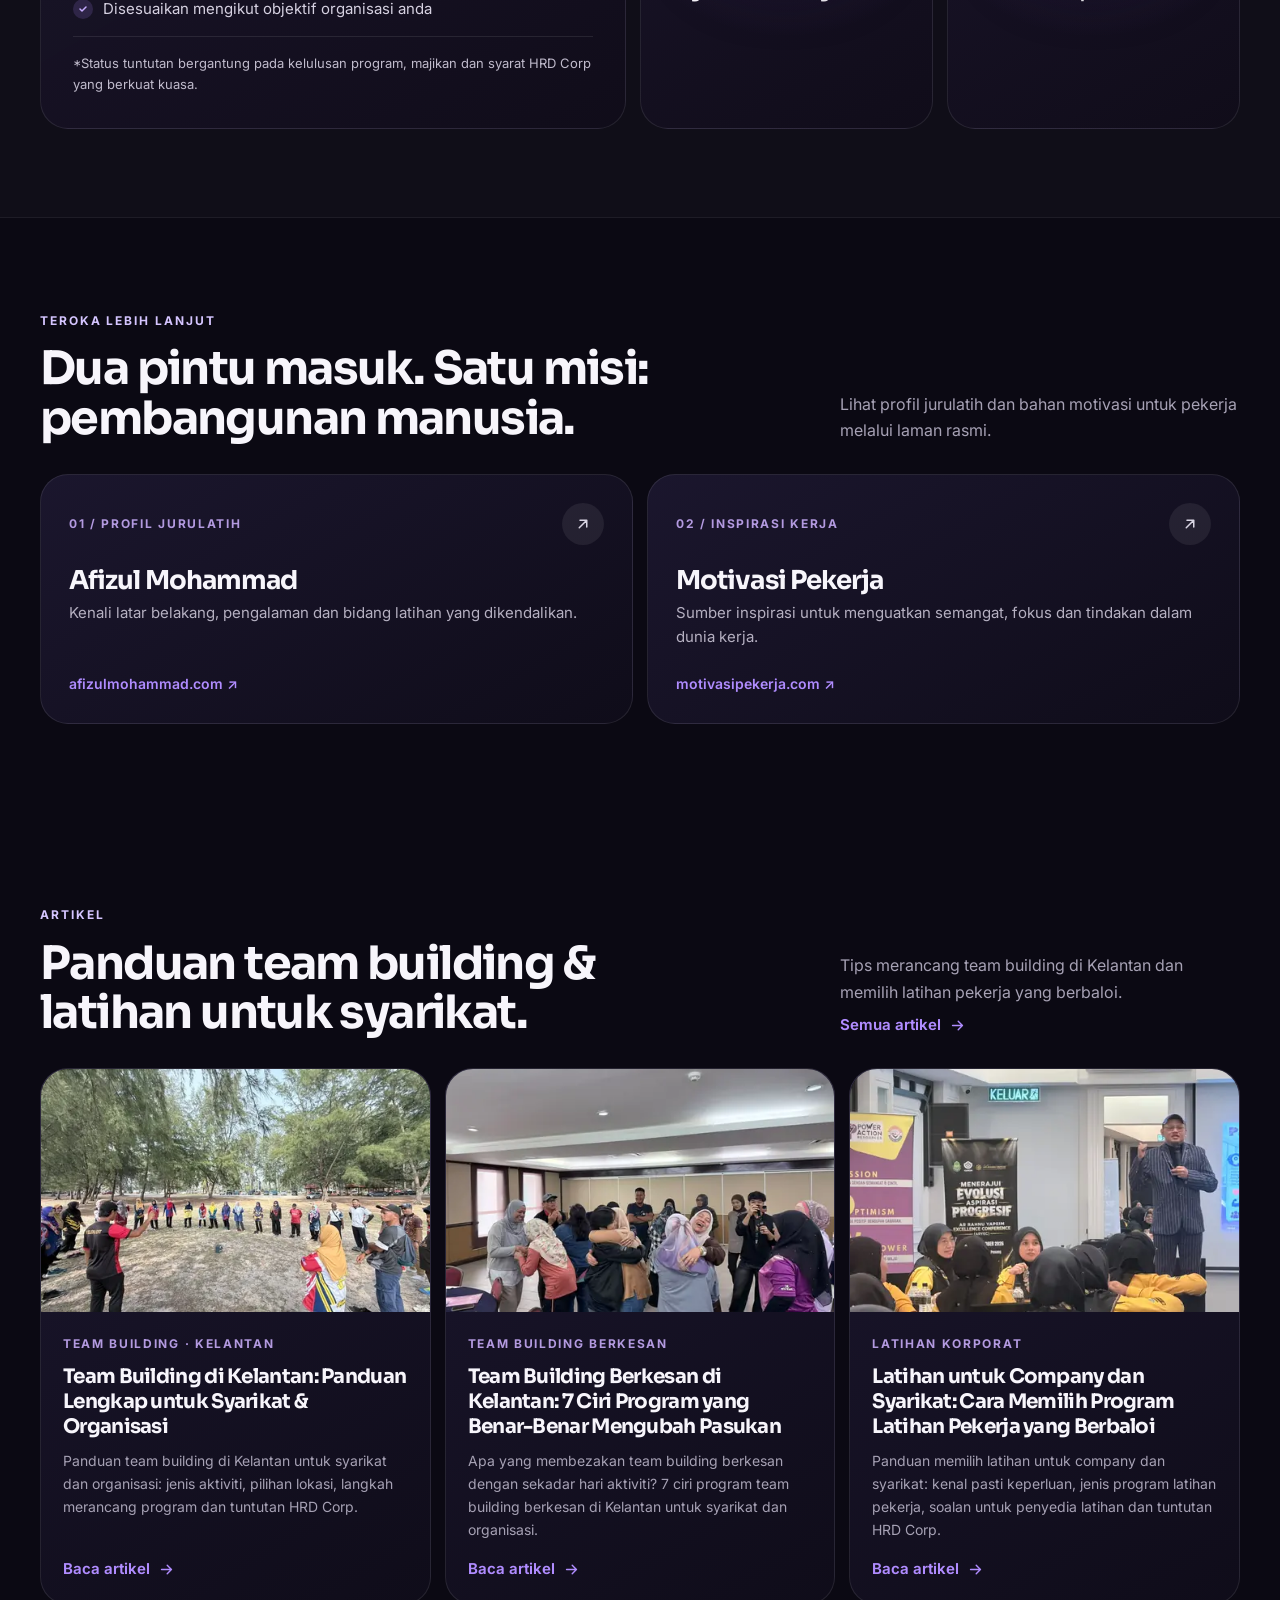
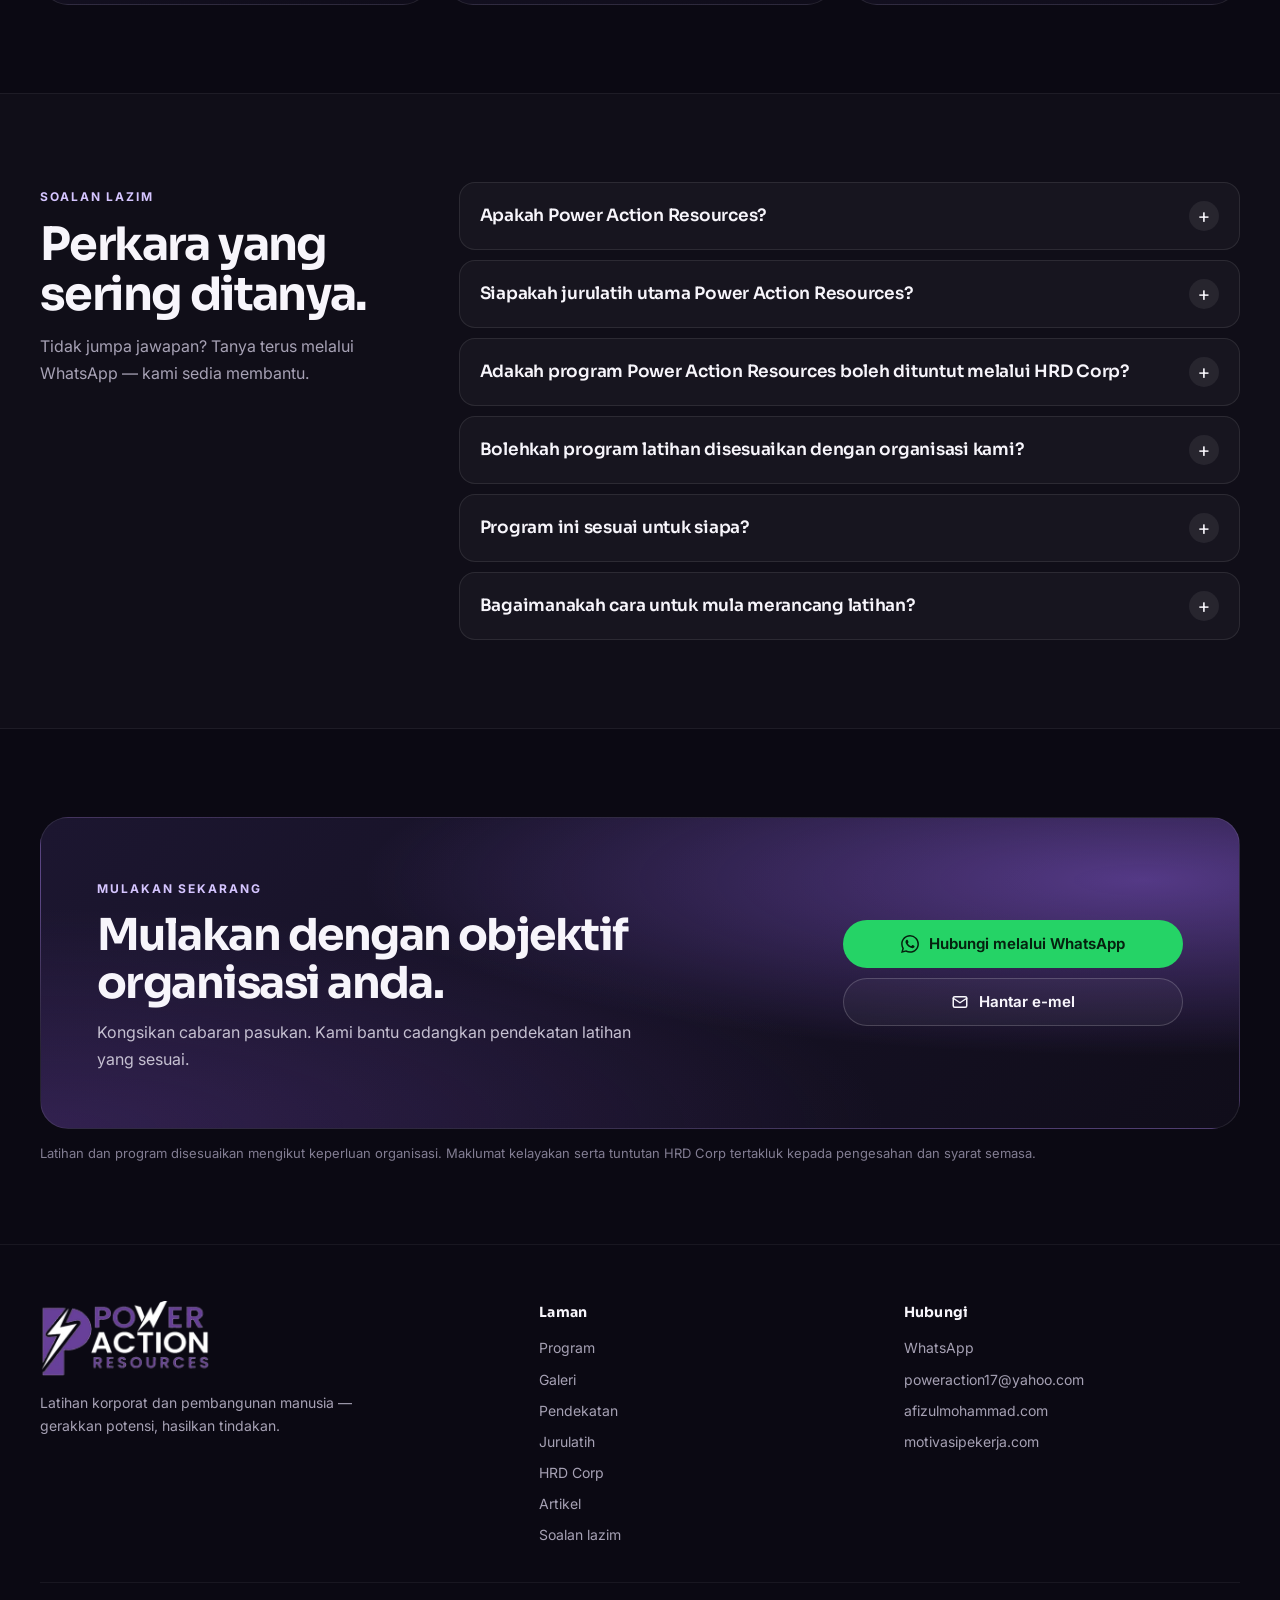
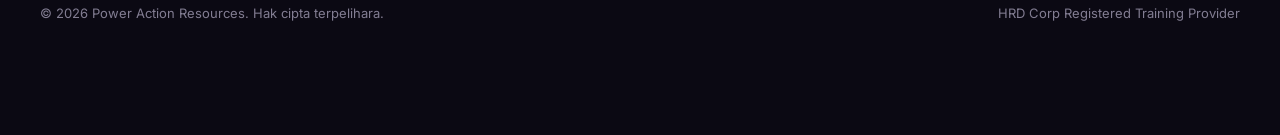
==== commit c1d6dc1f: "Tambah 3 artikel SEO (team building Kelantan & latihan syarikat) - /artikel/team-building-kelantan/ " ====
--- a/index.html
+++ b/index.html
@@ -32,7 +32,7 @@
 <link rel="preload" as="style" href="https://fonts.googleapis.com/css2?family=Inter:wght@400;500;600;700&family=Sora:wght@500;600;700;800&display=swap" onload="this.onload=null;this.rel='stylesheet'">
 <noscript><link rel="stylesheet" href="https://fonts.googleapis.com/css2?family=Inter:wght@400;500;600;700&family=Sora:wght@500;600;700;800&display=swap"></noscript>
 <link rel="preload" as="image" href="assets/img/afizul-854.webp" imagesrcset="assets/img/afizul-480.webp 480w, assets/img/afizul-854.webp 854w" imagesizes="(min-width:1024px) 480px, 100vw">
-<link rel="stylesheet" href="css/style.css?v=7">
+<link rel="stylesheet" href="css/style.css?v=9">
 <script>document.documentElement.classList.add('js')</script>
 <script type="application/ld+json">
 {
@@ -394,9 +394,9 @@
       <ul class="nav__links">
         <li><a href="#program">Program</a></li>
         <li><a href="#galeri">Galeri</a></li>
-        <li><a href="#pendekatan">Pendekatan</a></li>
         <li><a href="#jurulatih">Jurulatih</a></li>
         <li><a href="#hrdcorp">HRD Corp</a></li>
+        <li><a href="#artikel">Artikel</a></li>
         <li><a href="#soalan">Soalan</a></li>
       </ul>
     </nav>
@@ -412,6 +412,7 @@
   <a href="#pendekatan">Pendekatan</a>
   <a href="#jurulatih">Jurulatih</a>
   <a href="#hrdcorp">HRD Corp</a>
+  <a href="#artikel">Artikel</a>
   <a href="#soalan">Soalan lazim</a>
   <a class="btn btn--wa" href="https://wa.link/lsq0qn" target="_blank" rel="noopener" data-wa><svg viewBox="0 0 24 24" fill="currentColor" aria-hidden="true"><path d="M17.47 14.38c-.3-.15-1.76-.87-2.03-.97-.27-.1-.47-.15-.67.15-.2.3-.77.97-.94 1.16-.17.2-.35.22-.64.08-.3-.15-1.26-.46-2.39-1.48-.88-.79-1.48-1.76-1.65-2.06-.17-.3-.02-.46.13-.6.13-.14.3-.35.45-.52.15-.18.2-.3.3-.5.1-.2.05-.37-.03-.52-.07-.15-.67-1.61-.92-2.2-.24-.58-.49-.5-.67-.51h-.57c-.2 0-.52.07-.79.37-.27.3-1.04 1.02-1.04 2.48s1.07 2.88 1.21 3.07c.15.2 2.1 3.2 5.08 4.49.71.31 1.26.49 1.69.63.71.23 1.36.2 1.87.12.57-.09 1.76-.72 2-1.41.25-.7.25-1.29.18-1.42-.08-.12-.27-.2-.57-.35zM12.05 21.8h-.01a9.87 9.87 0 0 1-5.03-1.38l-.36-.21-3.74.98 1-3.65-.24-.37a9.86 9.86 0 0 1-1.51-5.26c0-5.45 4.44-9.88 9.89-9.88 2.64 0 5.12 1.03 6.99 2.9a9.83 9.83 0 0 1 2.89 7c0 5.45-4.44 9.88-9.88 9.88zm8.41-18.3A11.82 11.82 0 0 0 12.05 0C5.5 0 .16 5.34.16 11.89c0 2.1.55 4.14 1.59 5.95L.06 24l6.3-1.65a11.88 11.88 0 0 0 5.68 1.45h.01c6.55 0 11.89-5.34 11.89-11.89 0-3.18-1.24-6.16-3.48-8.41z"/></svg> WhatsApp kami</a>
 </div>
@@ -1111,6 +1112,26 @@
   </div>
 </section>
 
+<!-- ================= ARTIKEL ================= -->
+<section class="section" id="artikel" aria-labelledby="artikel-h">
+  <div class="wrap">
+    <div class="head reveal">
+      <div><span class="eyebrow">Artikel</span><h2 id="artikel-h">Panduan team building &amp; latihan untuk syarikat.</h2></div>
+      <p>Tips merancang team building di Kelantan dan memilih latihan pekerja yang berbaloi. <a class="link-arrow" href="artikel/">Semua artikel <svg viewBox="0 0 24 24" fill="none" stroke="currentColor" stroke-width="2" stroke-linecap="round" stroke-linejoin="round" aria-hidden="true"><path d="M5 12h14M13 6l6 6-6 6"/></svg></a></p>
+    </div>
+    <div class="posts reveal"><a class="tile tile--hover post" href="artikel/team-building-kelantan/">
+  <div class="post__img"><img src="assets/img/album-04-480.webp" width="480" height="360" alt="Peserta team building berdiri dalam bulatan besar di kawasan pantai berpokok ru" loading="lazy" style="object-position:center 60%"></div>
+  <div class="post__body"><span class="post__kw">Team building · Kelantan</span><h3>Team Building di Kelantan: Panduan Lengkap untuk Syarikat &amp; Organisasi</h3><p>Panduan team building di Kelantan untuk syarikat dan organisasi: jenis aktiviti, pilihan lokasi, langkah merancang program dan tuntutan HRD Corp.</p><span class="link-arrow">Baca artikel <svg viewBox="0 0 24 24" fill="none" stroke="currentColor" stroke-width="2" stroke-linecap="round" stroke-linejoin="round" aria-hidden="true"><path d="M5 12h14M13 6l6 6-6 6"/></svg></span></div>
+</a><a class="tile tile--hover post" href="artikel/team-building-berkesan-kelantan/">
+  <div class="post__img"><img src="assets/img/album-13-480.webp" width="480" height="360" alt="Peserta team building berpelukan dan ketawa bersama selepas aktiviti" loading="lazy" style="object-position:center 45%"></div>
+  <div class="post__body"><span class="post__kw">Team building berkesan</span><h3>Team Building Berkesan di Kelantan: 7 Ciri Program yang Benar-Benar Mengubah Pasukan</h3><p>Apa yang membezakan team building berkesan dengan sekadar hari aktiviti? 7 ciri program team building berkesan di Kelantan untuk syarikat dan organisasi.</p><span class="link-arrow">Baca artikel <svg viewBox="0 0 24 24" fill="none" stroke="currentColor" stroke-width="2" stroke-linecap="round" stroke-linejoin="round" aria-hidden="true"><path d="M5 12h14M13 6l6 6-6 6"/></svg></span></div>
+</a><a class="tile tile--hover post" href="artikel/latihan-untuk-company-dan-syarikat/">
+  <div class="post__img"><img src="assets/img/album-29-480.webp" width="480" height="360" alt="Jurulatih berucap di hadapan peserta persidangan syarikat" loading="lazy" style="object-position:center 30%"></div>
+  <div class="post__body"><span class="post__kw">Latihan korporat</span><h3>Latihan untuk Company dan Syarikat: Cara Memilih Program Latihan Pekerja yang Berbaloi</h3><p>Panduan memilih latihan untuk company dan syarikat: kenal pasti keperluan, jenis program latihan pekerja, soalan untuk penyedia latihan dan tuntutan HRD Corp.</p><span class="link-arrow">Baca artikel <svg viewBox="0 0 24 24" fill="none" stroke="currentColor" stroke-width="2" stroke-linecap="round" stroke-linejoin="round" aria-hidden="true"><path d="M5 12h14M13 6l6 6-6 6"/></svg></span></div>
+</a></div>
+  </div>
+</section>
+
 <!-- ================= FAQ ================= -->
 <section class="section section--band" id="soalan" aria-labelledby="faq-h">
   <div class="wrap faq-wrap">
@@ -1159,7 +1180,7 @@
       </div>
       <div>
         <h4>Laman</h4>
-        <ul><li><a href="#program">Program</a></li><li><a href="#galeri">Galeri</a></li><li><a href="#pendekatan">Pendekatan</a></li><li><a href="#jurulatih">Jurulatih</a></li><li><a href="#hrdcorp">HRD Corp</a></li><li><a href="#soalan">Soalan lazim</a></li></ul>
+        <ul><li><a href="#program">Program</a></li><li><a href="#galeri">Galeri</a></li><li><a href="#pendekatan">Pendekatan</a></li><li><a href="#jurulatih">Jurulatih</a></li><li><a href="#hrdcorp">HRD Corp</a></li><li><a href="#artikel">Artikel</a></li><li><a href="#soalan">Soalan lazim</a></li></ul>
       </div>
       <div>
         <h4>Hubungi</h4>
@@ -1180,6 +1201,6 @@
 
 <a class="fab" href="https://wa.link/lsq0qn" target="_blank" rel="noopener" data-wa aria-label="Hubungi Power Action Resources melalui WhatsApp"><svg viewBox="0 0 24 24" fill="currentColor" aria-hidden="true"><path d="M17.47 14.38c-.3-.15-1.76-.87-2.03-.97-.27-.1-.47-.15-.67.15-.2.3-.77.97-.94 1.16-.17.2-.35.22-.64.08-.3-.15-1.26-.46-2.39-1.48-.88-.79-1.48-1.76-1.65-2.06-.17-.3-.02-.46.13-.6.13-.14.3-.35.45-.52.15-.18.2-.3.3-.5.1-.2.05-.37-.03-.52-.07-.15-.67-1.61-.92-2.2-.24-.58-.49-.5-.67-.51h-.57c-.2 0-.52.07-.79.37-.27.3-1.04 1.02-1.04 2.48s1.07 2.88 1.21 3.07c.15.2 2.1 3.2 5.08 4.49.71.31 1.26.49 1.69.63.71.23 1.36.2 1.87.12.57-.09 1.76-.72 2-1.41.25-.7.25-1.29.18-1.42-.08-.12-.27-.2-.57-.35zM12.05 21.8h-.01a9.87 9.87 0 0 1-5.03-1.38l-.36-.21-3.74.98 1-3.65-.24-.37a9.86 9.86 0 0 1-1.51-5.26c0-5.45 4.44-9.88 9.89-9.88 2.64 0 5.12 1.03 6.99 2.9a9.83 9.83 0 0 1 2.89 7c0 5.45-4.44 9.88-9.88 9.88zm8.41-18.3A11.82 11.82 0 0 0 12.05 0C5.5 0 .16 5.34.16 11.89c0 2.1.55 4.14 1.59 5.95L.06 24l6.3-1.65a11.88 11.88 0 0 0 5.68 1.45h.01c6.55 0 11.89-5.34 11.89-11.89 0-3.18-1.24-6.16-3.48-8.41z"/></svg><span class="fab__tip">Bincang latihan</span></a>
 
-<script src="js/main.js?v=8" defer></script>
+<script src="js/main.js?v=9" defer></script>
 </body>
 </html>
--- a/css/style.css
+++ b/css/style.css
@@ -465,3 +465,62 @@
 .vn__fill{background:var(--g-brand);clip-path:inset(0 calc(100% - var(--p,0%)) 0 0);transition:clip-path .15s linear}
 .vn__time{font:700 12px/1 var(--f-body);color:var(--text);font-variant-numeric:tabular-nums;min-width:34px;text-align:right}
 @media (max-width:559px){.vn{max-width:none}}
+
+/* ---------- Artikel ---------- */
+.posts{display:grid;gap:14px;grid-template-columns:minmax(0,1fr)}
+@media (min-width:700px){.posts{grid-template-columns:repeat(2,minmax(0,1fr))}}
+@media (min-width:1024px){.posts{grid-template-columns:repeat(3,minmax(0,1fr))}.posts--2{grid-template-columns:repeat(2,minmax(0,1fr))}}
+.post{display:flex;flex-direction:column}
+.post__img{aspect-ratio:16/10;overflow:hidden;background:var(--ink-800)}
+.post__img img{width:100%;height:100%;object-fit:cover;transition:transform .8s var(--ease)}
+.post:hover .post__img img{transform:scale(1.06)}
+.post__body{padding:22px;display:flex;flex-direction:column;gap:10px;flex:1}
+.post__kw{font-size:12px;font-weight:700;letter-spacing:.14em;text-transform:uppercase;color:#b39ae0}
+.post h3{font-size:20px;line-height:1.25}
+.post p{font-size:14px;color:var(--muted)}
+.post .link-arrow{margin-top:auto;padding-top:6px}
+.head p .link-arrow{display:inline-flex;margin-top:8px}
+.crumbs{display:flex;flex-wrap:wrap;gap:8px;font-size:13px;color:var(--dim);margin-bottom:18px}
+.crumbs a{color:var(--muted)}
+.crumbs a:hover{color:#fff}
+.crumbs [aria-current]{color:#d5c5ff}
+.page-h1{font-size:clamp(32px,4.6vw,52px);margin-top:12px;max-width:760px}
+.art__head{padding-top:40px;max-width:880px}
+.art__head h1{font-size:clamp(32px,4.8vw,54px);letter-spacing:-.045em;line-height:1.05;margin-top:14px}
+.art__lead{font-size:18px;color:#c9c4d6;margin-top:18px;max-width:760px}
+.art__meta{display:flex;flex-wrap:wrap;align-items:center;gap:8px 12px;margin-top:20px;font-size:14px;color:var(--muted)}
+.art__meta i{width:4px;height:4px;border-radius:50%;background:var(--dim)}
+.art__hero{margin:30px 0 0;aspect-ratio:21/9;border-radius:var(--r-xl)}
+.art__hero img{width:100%;height:100%;object-fit:cover}
+.art__layout{display:grid;gap:28px;grid-template-columns:minmax(0,1fr);padding-block:40px 30px}
+.art__body{max-width:760px;min-width:0;font-size:17px;line-height:1.8;color:#d6d1e1}
+.art__body h2{font-size:clamp(24px,3vw,32px);margin:44px 0 14px;scroll-margin-top:100px}
+.art__body h2:first-child{margin-top:0}
+.art__body h3{font-size:20px;margin:28px 0 8px}
+.art__body p{margin:0 0 16px}
+.art__body a:not(.btn){color:var(--brand-hi);border-bottom:1px solid rgba(176,140,255,.4)}
+.art__body a:not(.btn):hover{border-color:var(--brand-hi)}
+.art__body strong{color:#fff}
+.art__body ul,.art__body ol{margin:0 0 18px;padding-left:22px}
+.art__body li{margin-bottom:8px}
+.art__body li::marker{color:var(--brand-hi)}
+.art__steps{list-style:none;padding:0!important;counter-reset:st;display:grid;gap:10px}
+.art__steps li{counter-increment:st;position:relative;padding:14px 16px 14px 58px;border-radius:var(--r-md);background:rgba(255,255,255,.035);border:1px solid var(--line);margin:0}
+.art__steps li::before{content:counter(st);position:absolute;left:14px;top:13px;width:30px;height:30px;border-radius:50%;display:grid;place-items:center;background:var(--g-brand);color:#fff;font:700 14px/1 var(--f-head)}
+.art__steps b{color:#fff}
+.art__fig{margin:24px 0;border-radius:var(--r-lg);overflow:hidden;border:1px solid var(--line);background:var(--ink-800)}
+.art__fig img{width:100%;aspect-ratio:16/10;object-fit:cover}
+.art__fig figcaption{padding:10px 16px;font-size:13px;color:var(--muted);line-height:1.5}
+.art__cta{display:flex;flex-wrap:wrap;align-items:center;justify-content:space-between;gap:14px 20px;margin:28px 0;padding:22px 24px;border-radius:var(--r-lg);
+  background:radial-gradient(ellipse at 95% 10%,rgba(138,92,219,.45),transparent 55%),linear-gradient(140deg,#201936,#120f1d);border:1px solid var(--line-hi)}
+.art__cta b{font-family:var(--f-head);color:#fff;font-size:19px;display:block;line-height:1.3}
+.art__cta p{font-size:15px;color:#c5c0d1;margin:6px 0 0!important}
+.art__body .faq{max-width:none}
+.art__body .faq summary{font-size:16px}
+.toc{padding:20px 20px 16px;position:sticky;top:100px}
+.toc b{font-family:var(--f-head);color:#fff;font-size:15px}
+.toc ol{margin:12px 0 0;padding-left:18px;display:grid;gap:8px;font-size:14px;color:var(--muted)}
+.toc a:hover{color:#fff}
+@media (max-width:1023px){.art__toc{display:none}}
+@media (max-width:559px){.art__hero{aspect-ratio:4/3}.art__body{font-size:16px}.art__cta .btn{width:100%}}
+@media (min-width:1024px){.art__layout{grid-template-columns:260px minmax(0,1fr);gap:48px}.art__toc{order:0}}
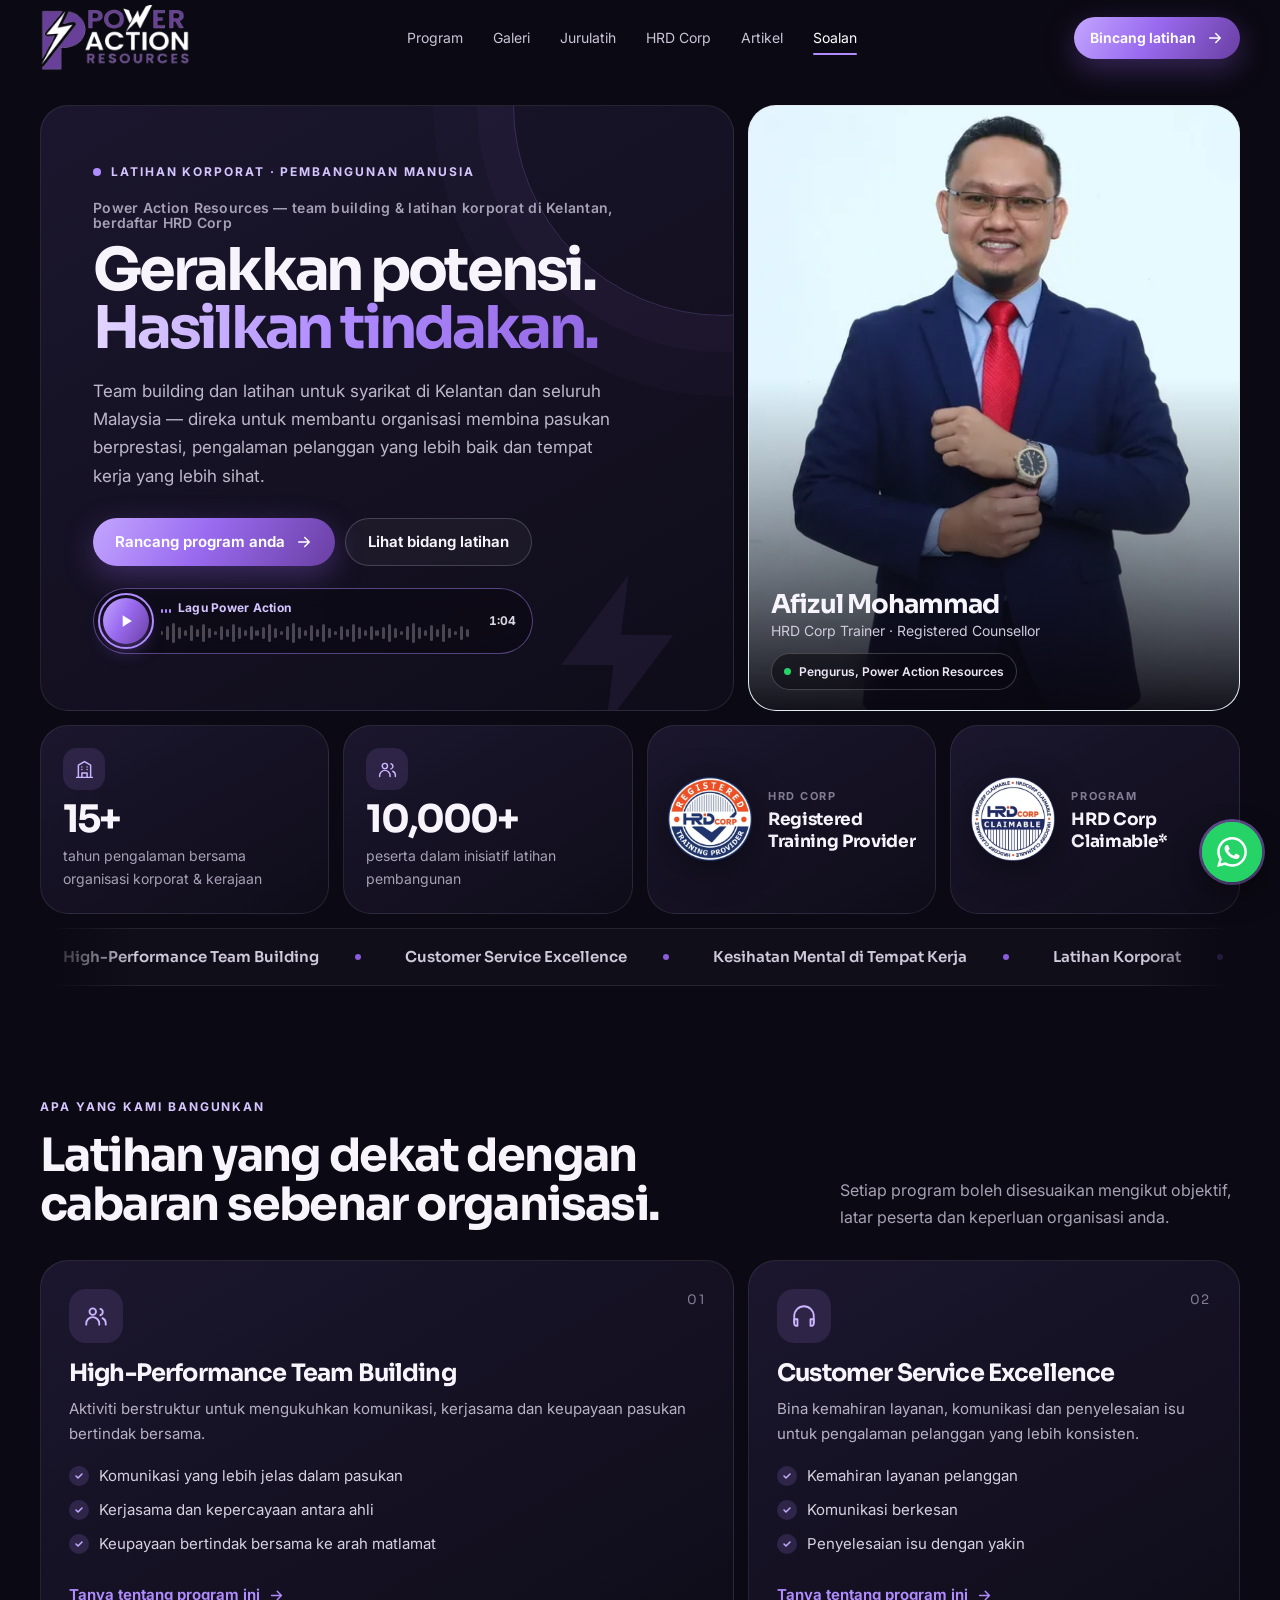
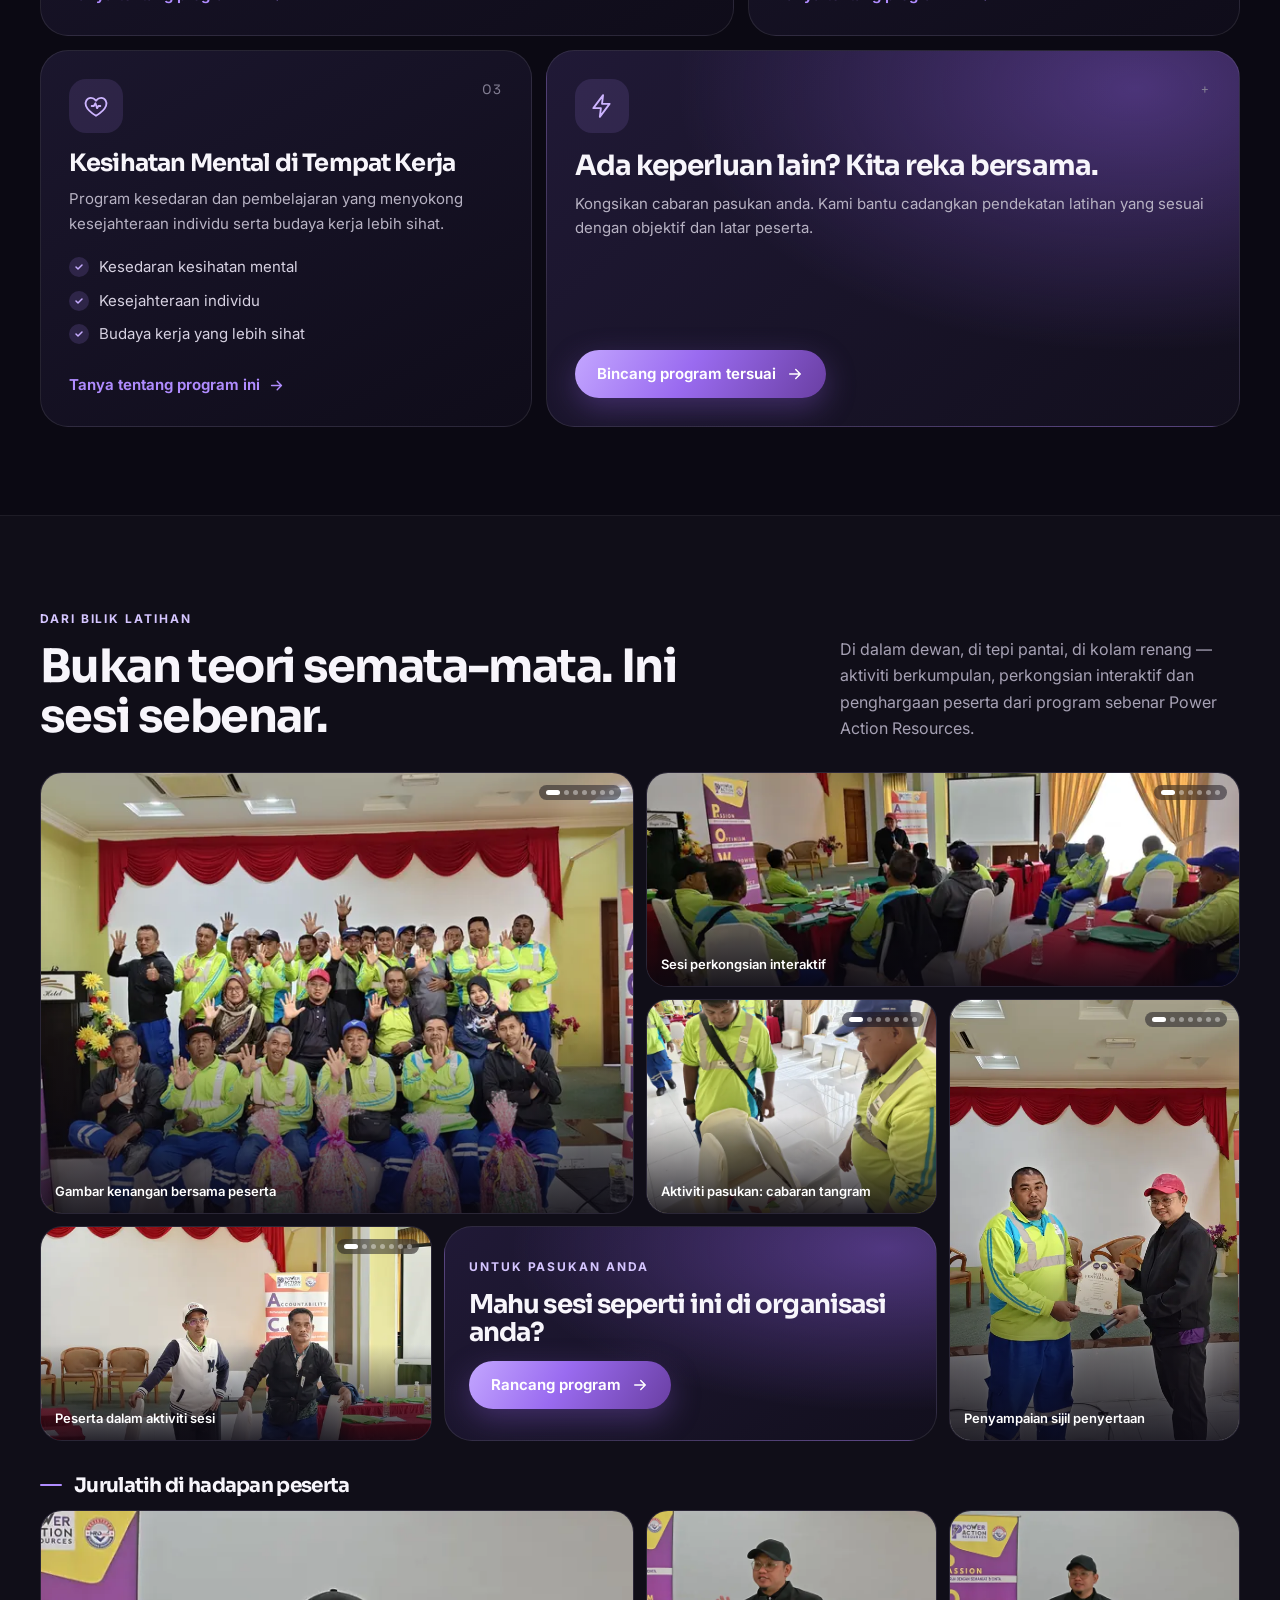
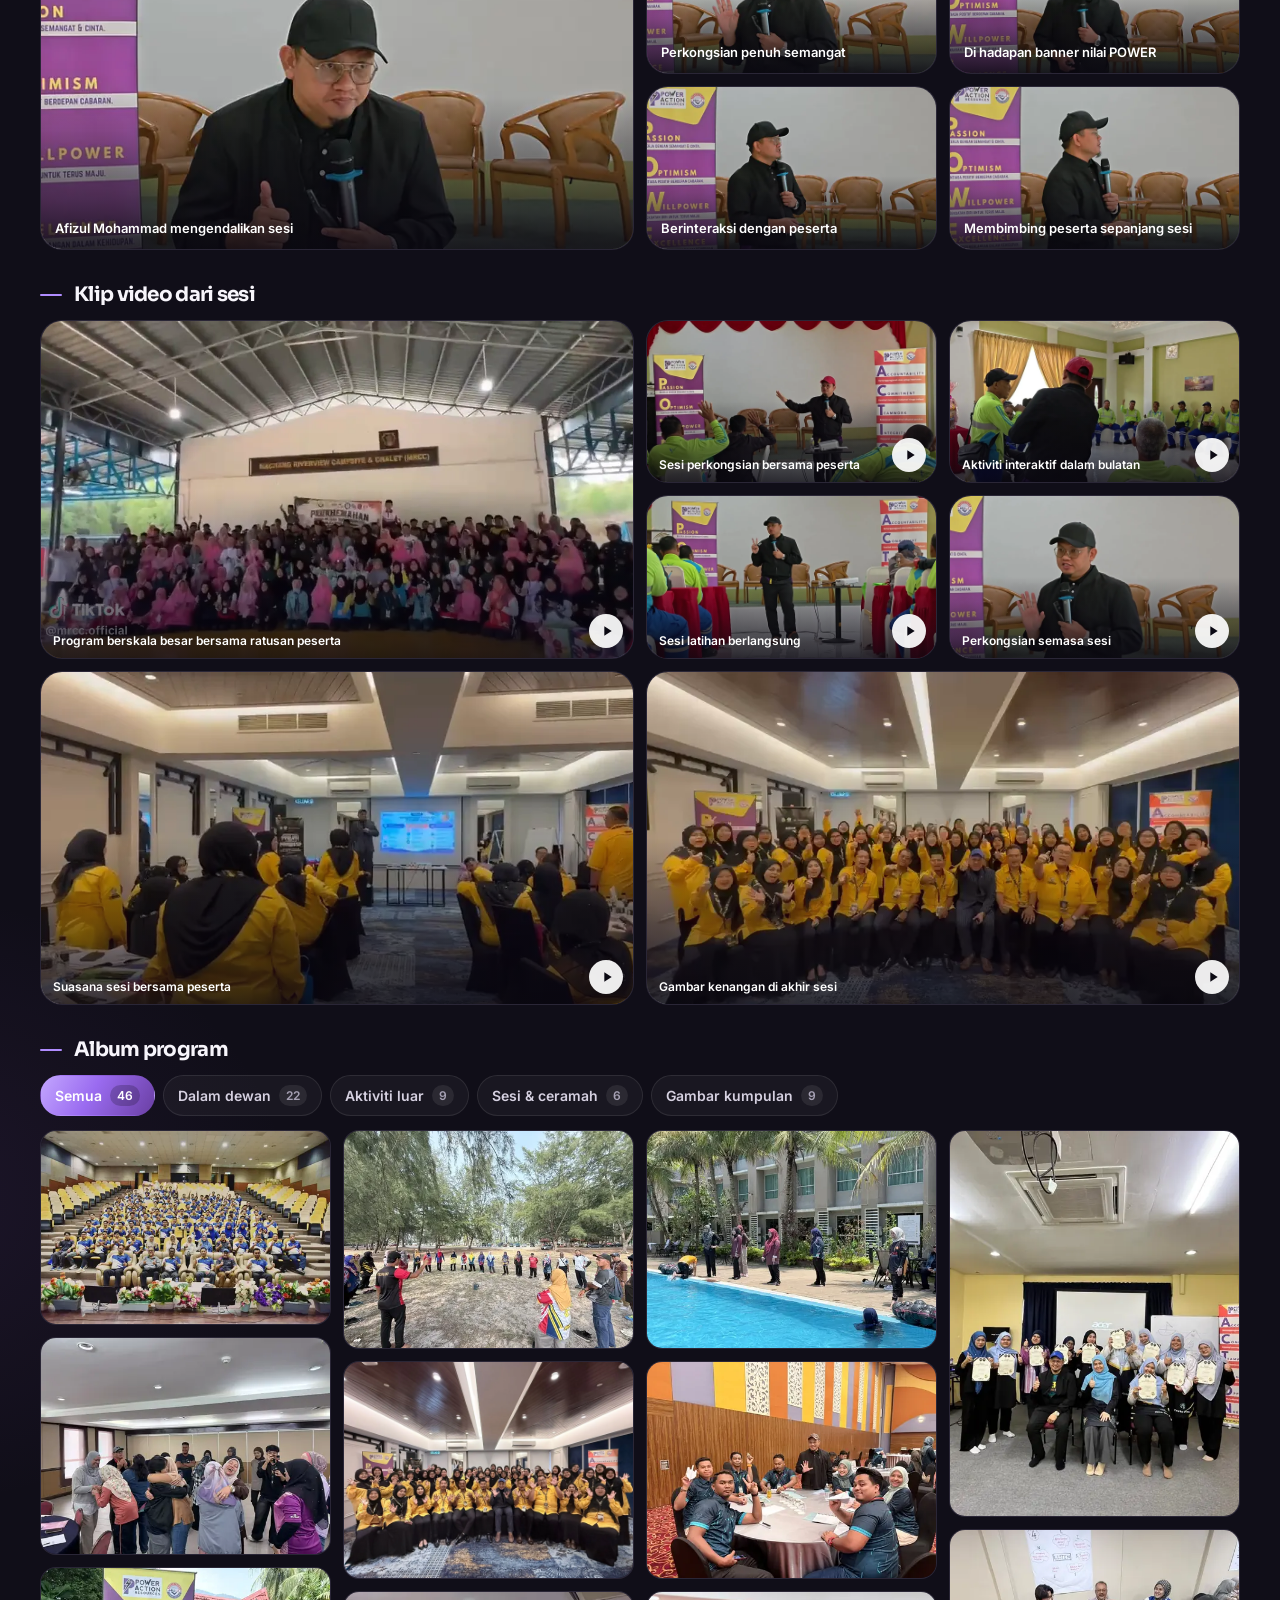
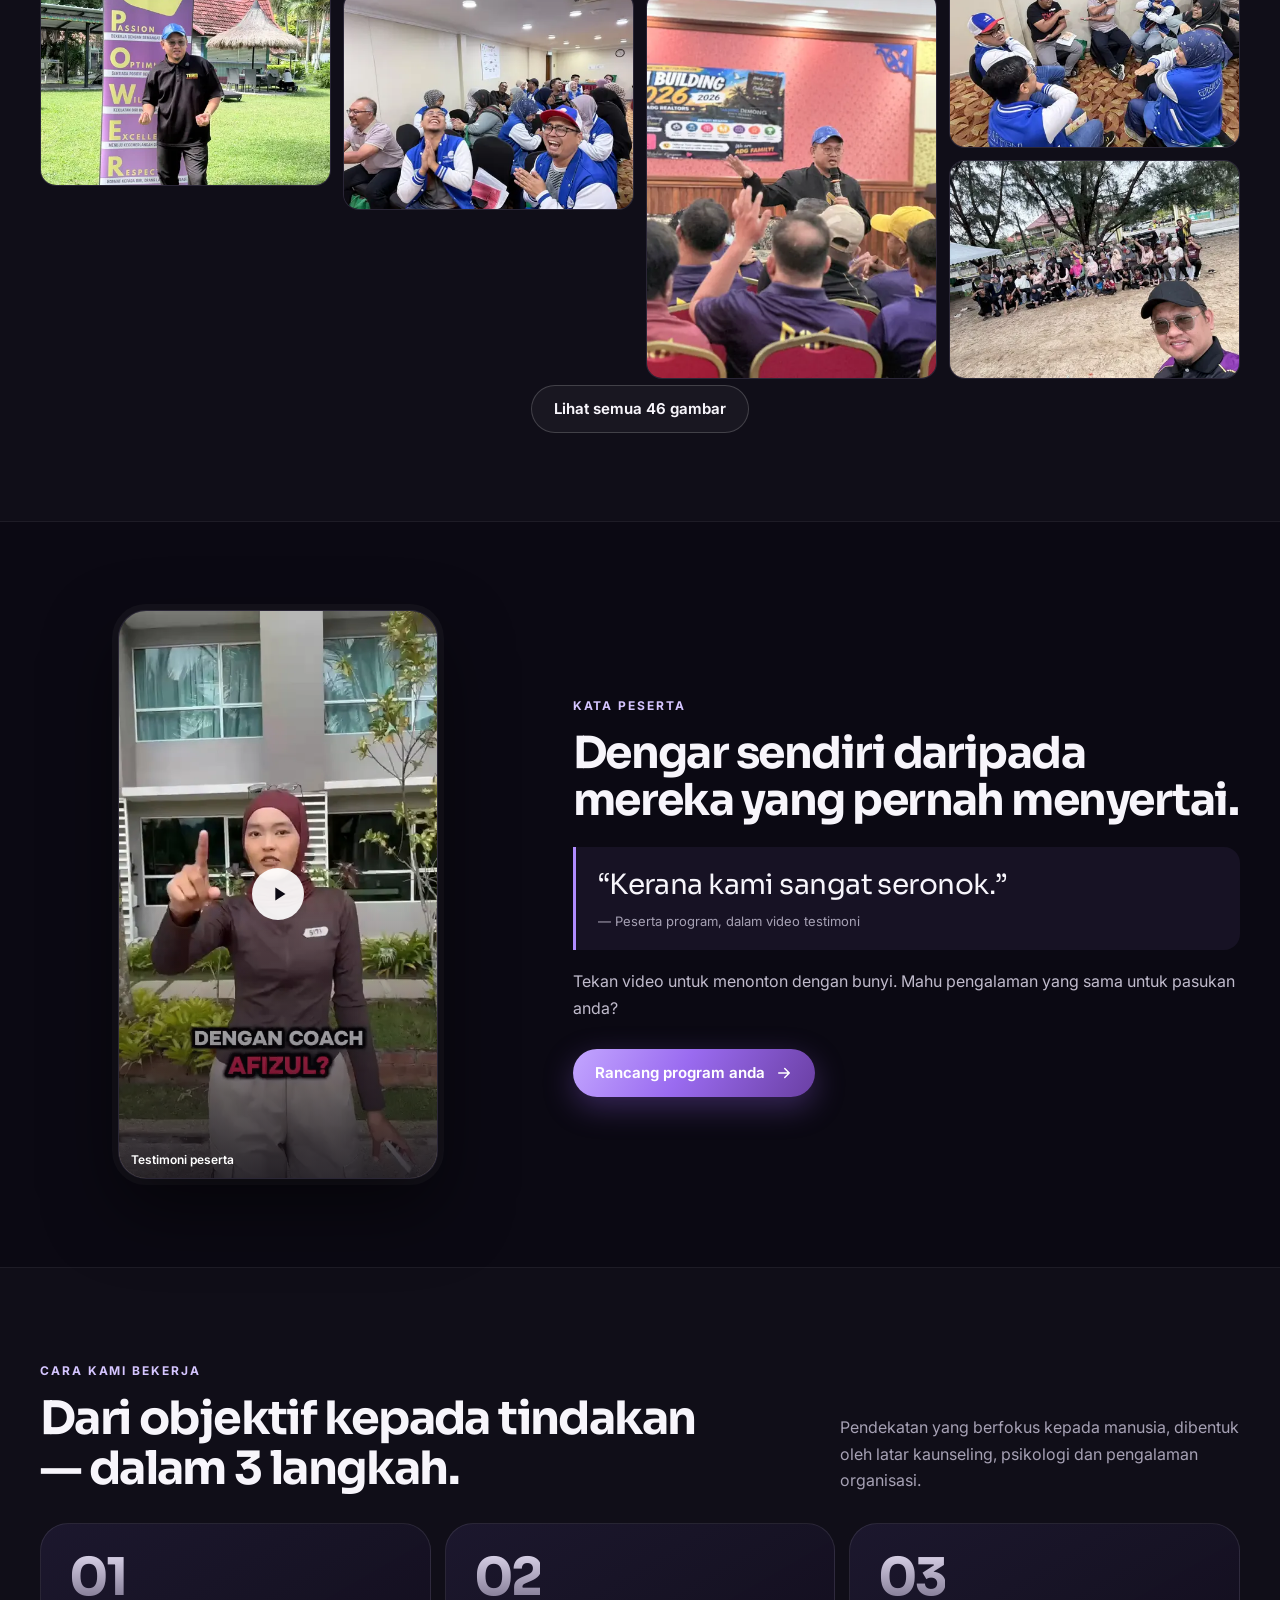
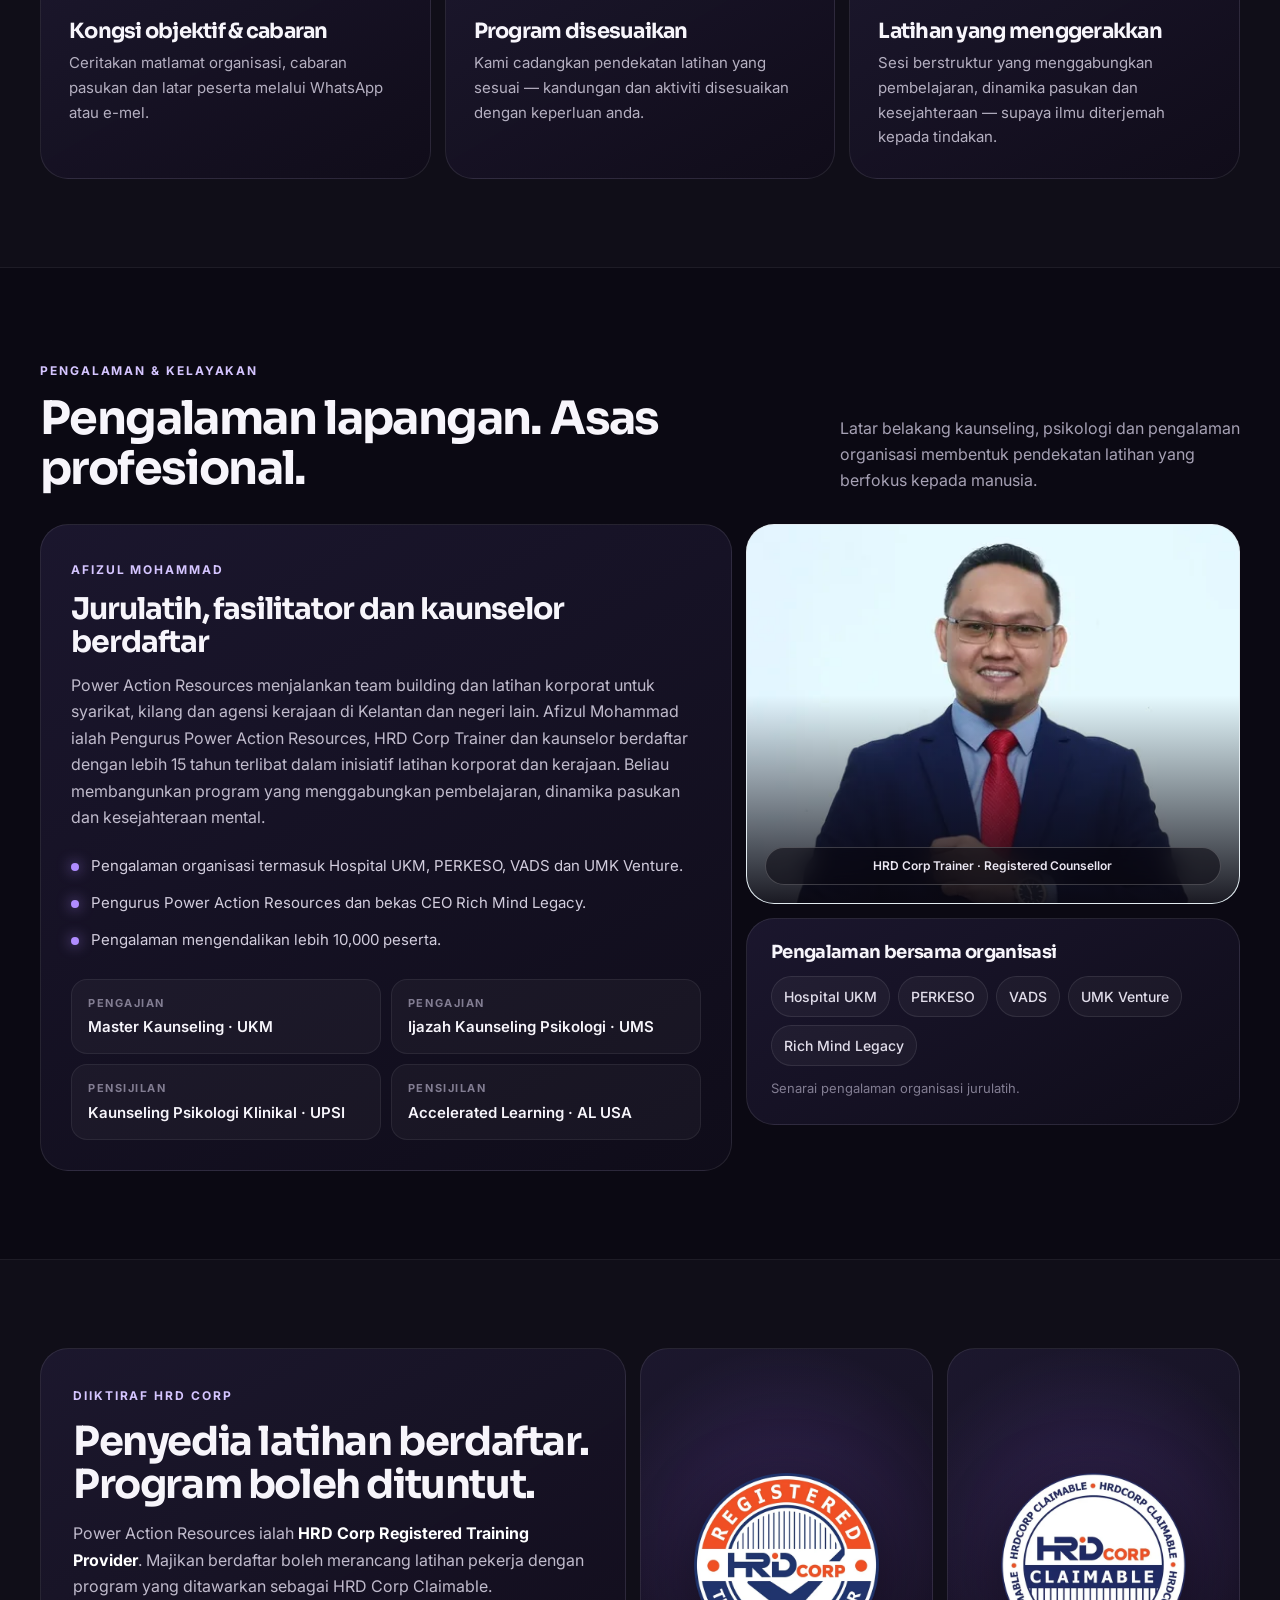
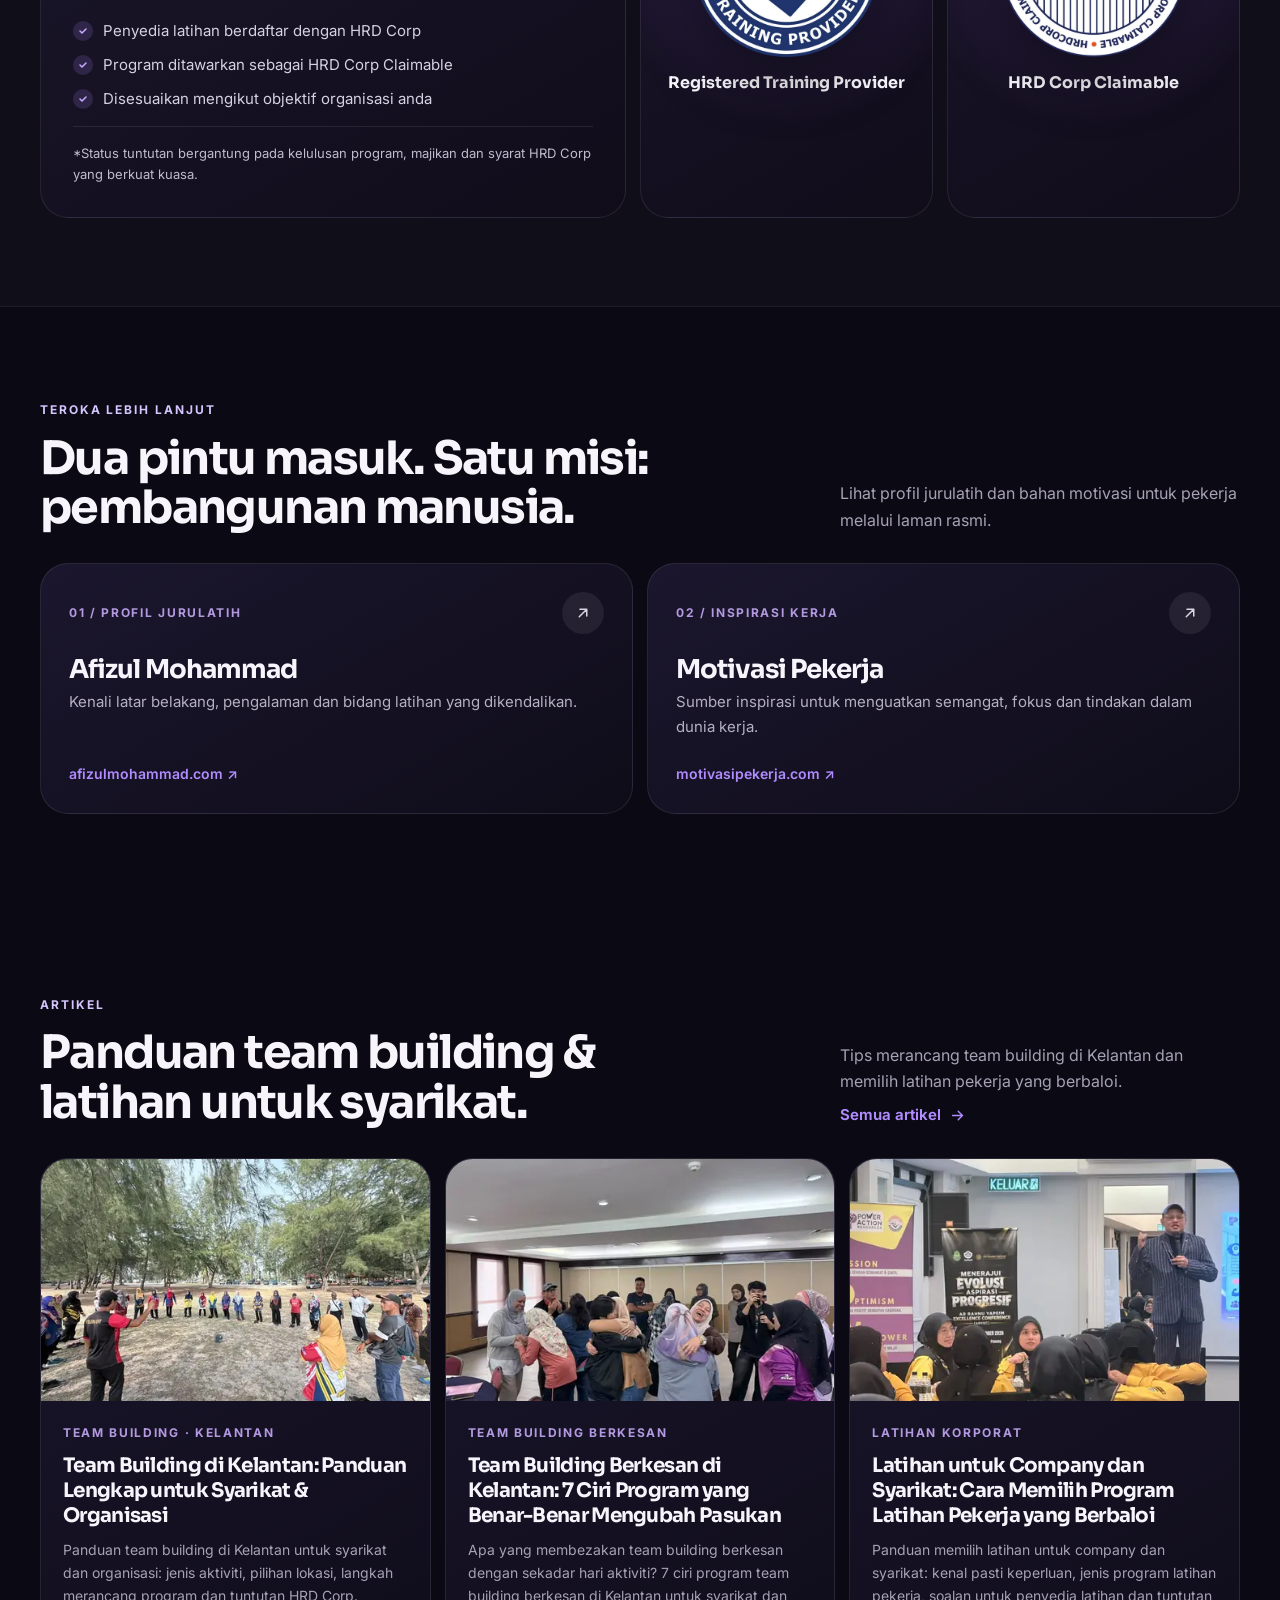
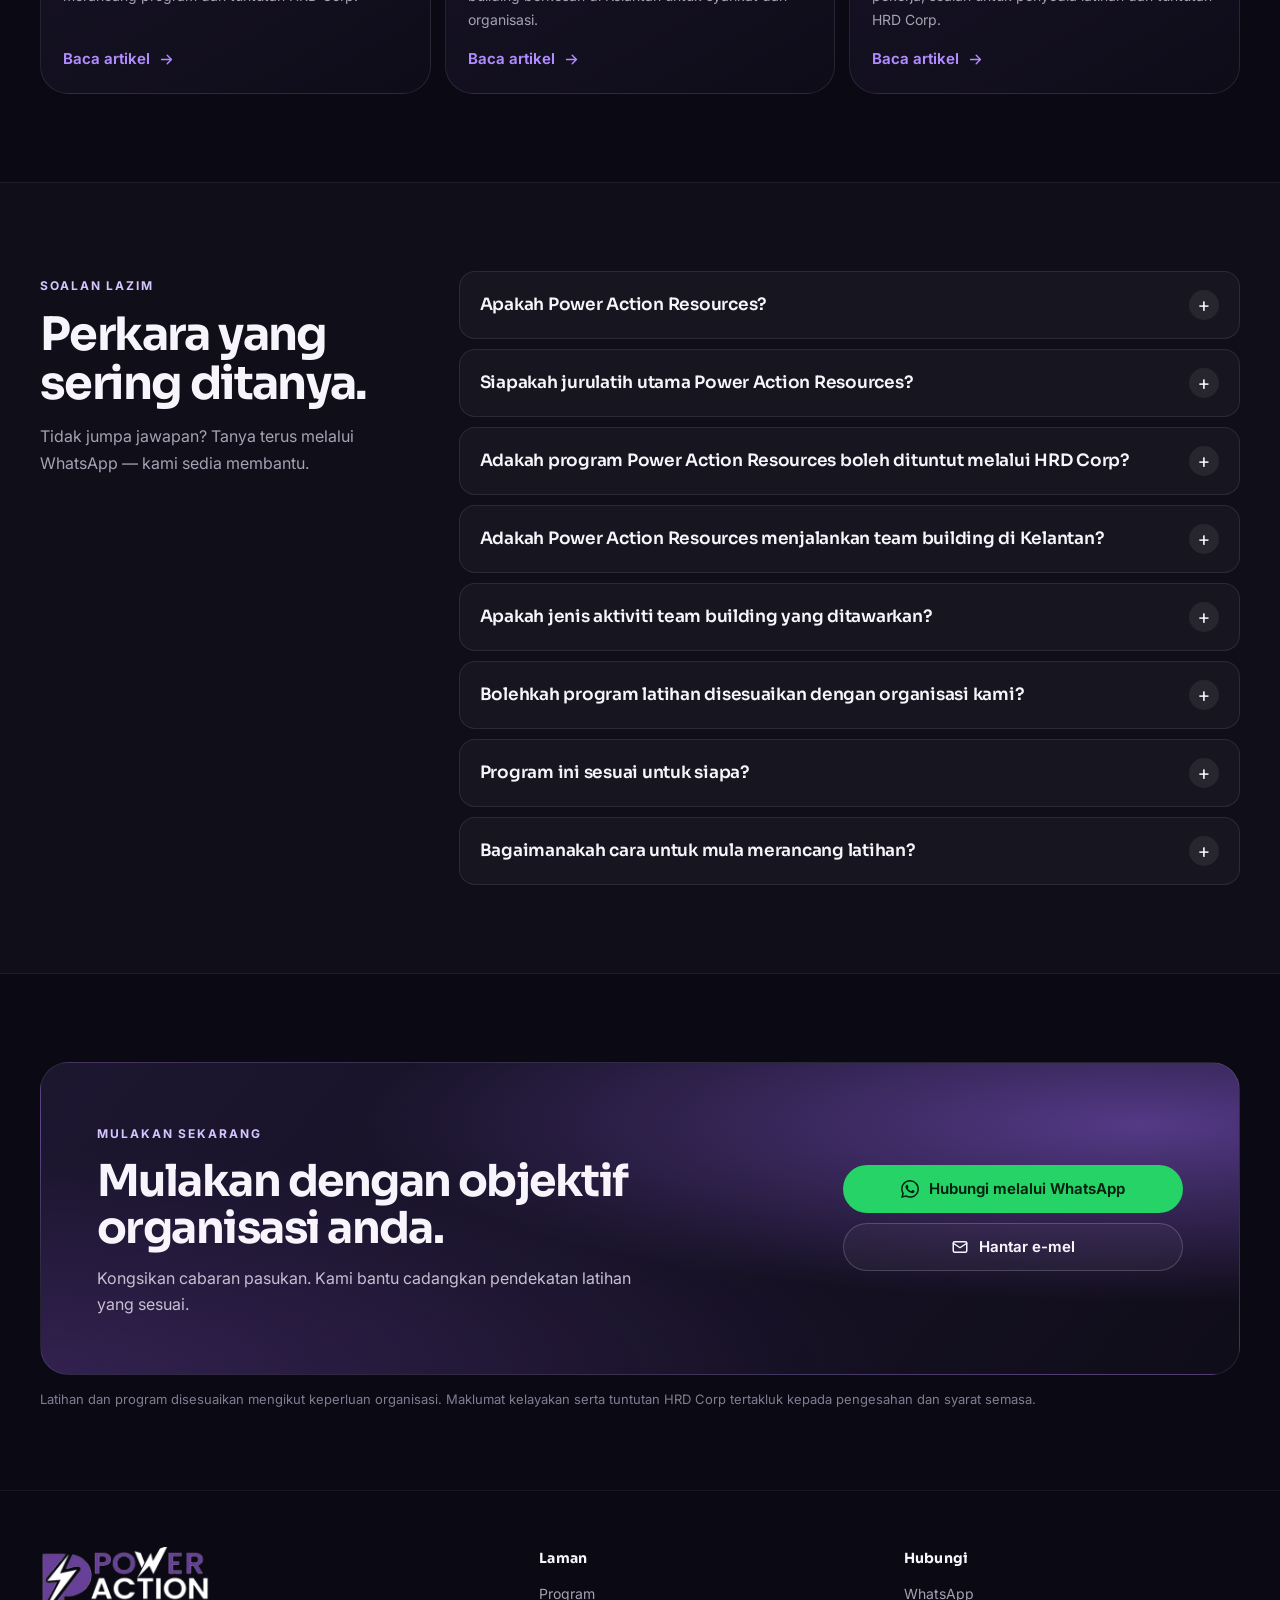
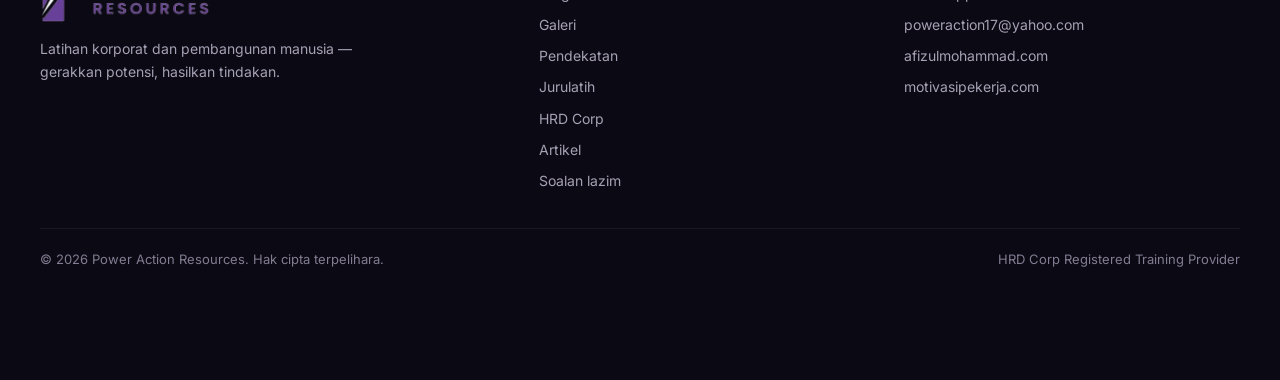
==== commit 357e61f2: "Optimumkan SEO/GEO untuk team building Kelantan + kunci IndexNow Tajuk, meta description, H1, geo-ta" ====
--- a/index.html
+++ b/index.html
@@ -3,8 +3,8 @@
 <head>
 <meta charset="utf-8">
 <meta name="viewport" content="width=device-width, initial-scale=1, viewport-fit=cover">
-<title>Power Action Resources | Latihan Korporat Berdaftar HRD Corp</title>
-<meta name="description" content="Power Action Resources: penyedia latihan berdaftar HRD Corp. Team building, khidmat pelanggan & kesihatan mental di tempat kerja bersama Afizul Mohammad.">
+<title>Team Building Kelantan &amp; Latihan Korporat | Power Action Resources</title>
+<meta name="description" content="Team building di Kelantan &amp; latihan untuk syarikat oleh penyedia berdaftar HRD Corp. 15+ tahun, 10,000+ peserta. Program disesuaikan — WhatsApp kami.">
 <meta name="theme-color" content="#0b0913">
 <link rel="canonical" href="https://teambuildingbest.com/">
 <link rel="alternate" hreflang="ms-MY" href="https://teambuildingbest.com/">
@@ -12,7 +12,7 @@
 <meta property="og:type" content="website">
 <meta property="og:locale" content="ms_MY">
 <meta property="og:site_name" content="Power Action Resources">
-<meta property="og:title" content="Power Action Resources — Gerakkan potensi. Hasilkan tindakan.">
+<meta property="og:title" content="Team Building Kelantan &amp; Latihan Korporat — Power Action Resources">
 <meta property="og:description" content="Latihan korporat berdaftar HRD Corp: team building, khidmat pelanggan dan kesihatan mental di tempat kerja.">
 <meta property="og:url" content="https://teambuildingbest.com/">
 <meta property="og:image" content="https://teambuildingbest.com/og-image.jpg">
@@ -20,10 +20,11 @@
 <meta property="og:image:height" content="630">
 <meta property="og:image:alt" content="Logo Power Action Resources dan jurulatih Afizul Mohammad">
 <meta name="twitter:card" content="summary_large_image">
-<meta name="twitter:title" content="Power Action Resources — Latihan Korporat Berdaftar HRD Corp">
+<meta name="twitter:title" content="Team Building Kelantan &amp; Latihan Korporat — Power Action Resources">
 <meta name="twitter:description" content="Team building, khidmat pelanggan dan kesihatan mental di tempat kerja.">
 <meta name="twitter:image" content="https://teambuildingbest.com/og-image.jpg">
-<meta name="geo.region" content="MY">
+<meta name="geo.region" content="MY-03">
+<meta name="geo.placename" content="Kelantan, Malaysia">
 <link rel="icon" type="image/png" sizes="48x48" href="favicon.png">
 <link rel="apple-touch-icon" href="apple-touch-icon.png">
 <link rel="manifest" href="site.webmanifest">
@@ -95,12 +96,24 @@
    "email": "poweraction17@yahoo.com",
    "description": "Penyedia latihan korporat berdaftar HRD Corp: High-Performance Team Building, Customer Service Excellence dan Kesihatan Mental di Tempat Kerja untuk organisasi korporat dan kerajaan.",
    "slogan": "Gerakkan potensi. Hasilkan tindakan.",
-   "areaServed": {
-    "@type": "Country",
-    "name": "Malaysia"
-   },
+   "areaServed": [
+    {
+     "@type": "State",
+     "name": "Kelantan",
+     "containedInPlace": {
+      "@type": "Country",
+      "name": "Malaysia"
+     }
+    },
+    {
+     "@type": "Country",
+     "name": "Malaysia"
+    }
+   ],
    "knowsAbout": [
     "Team building",
+    "Team building Kelantan",
+    "Latihan untuk syarikat",
     "Customer service excellence",
     "Kesihatan mental di tempat kerja",
     "Latihan korporat",
@@ -182,6 +195,9 @@
     "@id": "https://teambuildingbest.com/#organisasi"
    },
    "url": "https://afizulmohammad.com",
+   "sameAs": [
+    "https://afizulmohammad.com"
+   ],
    "image": "https://teambuildingbest.com/assets/img/afizul-854.jpg",
    "description": "HRD Corp Trainer dan kaunselor berdaftar dengan lebih 15 tahun pengalaman latihan korporat dan kerajaan.",
    "alumniOf": [
@@ -354,6 +370,22 @@
     },
     {
      "@type": "Question",
+     "name": "Adakah Power Action Resources menjalankan team building di Kelantan?",
+     "acceptedAnswer": {
+      "@type": "Answer",
+      "text": "Ya. Power Action Resources menjalankan team building dan latihan korporat untuk syarikat dan organisasi di Kelantan — termasuk di hotel di Kota Bharu, tapak perkhemahan di Machang, resort, kawasan pantai dan premis syarikat sendiri — serta di negeri lain mengikut keperluan."
+     }
+    },
+    {
+     "@type": "Question",
+     "name": "Apakah jenis aktiviti team building yang ditawarkan?",
+     "acceptedAnswer": {
+      "@type": "Answer",
+      "text": "Gabungan aktiviti dalam dewan (cabaran berkumpulan, aktiviti mendengar aktif, melukis berkumpulan), aktiviti luar di taman atau pantai, dan cabaran air jika lokasi mempunyai kolam. Setiap aktiviti diikuti sesi refleksi supaya pengajaran dibawa ke tempat kerja."
+     }
+    },
+    {
+     "@type": "Question",
      "name": "Bolehkah program latihan disesuaikan dengan organisasi kami?",
      "acceptedAnswer": {
       "@type": "Answer",
@@ -427,11 +459,11 @@
       <svg class="hero__bolt" viewBox="0 0 24 24" fill="currentColor" aria-hidden="true"><path d="M13 2 4 14h7l-1 8 9-12h-7l1-8Z"/></svg>
       <span class="eyebrow"><i class="pulse"></i>Latihan korporat · Pembangunan manusia</span>
       <h1 id="h1">
-        <span class="h1-kicker">Power Action Resources — penyedia latihan berdaftar HRD Corp</span>
+        <span class="h1-kicker">Power Action Resources — team building &amp; latihan korporat di Kelantan, berdaftar HRD Corp</span>
         <span class="line">Gerakkan potensi.</span>
         <span class="line grad">Hasilkan tindakan.</span>
       </h1>
-      <p class="hero__lead">Latihan yang direka untuk membantu organisasi membina pasukan berprestasi, pengalaman pelanggan yang lebih baik dan tempat kerja yang lebih sihat.</p>
+      <p class="hero__lead">Team building dan latihan untuk syarikat di Kelantan dan seluruh Malaysia — direka untuk membantu organisasi membina pasukan berprestasi, pengalaman pelanggan yang lebih baik dan tempat kerja yang lebih sihat.</p>
       <div class="hero__cta">
         <a class="btn btn--brand" href="https://wa.link/lsq0qn" target="_blank" rel="noopener" data-wa>Rancang program anda <svg viewBox="0 0 24 24" fill="none" stroke="currentColor" stroke-width="2" stroke-linecap="round" stroke-linejoin="round" aria-hidden="true"><path d="M5 12h14M13 6l6 6-6 6"/></svg></a>
         <a class="btn btn--ghost" href="#program">Lihat bidang latihan</a>
@@ -1037,7 +1069,7 @@
       <article class="tile bio reveal">
         <span class="eyebrow">Afizul Mohammad</span>
         <h3>Jurulatih, fasilitator dan kaunselor berdaftar</h3>
-        <p class="about__lead">Afizul Mohammad ialah Pengurus Power Action Resources, HRD Corp Trainer dan kaunselor berdaftar dengan lebih 15 tahun terlibat dalam inisiatif latihan korporat dan kerajaan. Beliau membangunkan program yang menggabungkan pembelajaran, dinamika pasukan dan kesejahteraan mental.</p>
+        <p class="about__lead">Power Action Resources menjalankan team building dan latihan korporat untuk syarikat, kilang dan agensi kerajaan di Kelantan dan negeri lain. Afizul Mohammad ialah Pengurus Power Action Resources, HRD Corp Trainer dan kaunselor berdaftar dengan lebih 15 tahun terlibat dalam inisiatif latihan korporat dan kerajaan. Beliau membangunkan program yang menggabungkan pembelajaran, dinamika pasukan dan kesejahteraan mental.</p>
         <ul class="timeline">
           <li>Pengalaman organisasi termasuk Hospital UKM, PERKESO, VADS dan UMK Venture.</li>
           <li>Pengurus Power Action Resources dan bekas CEO Rich Mind Legacy.</li>
@@ -1143,9 +1175,11 @@
         <details class="reveal" style="--d:0.00s"><summary>Apakah Power Action Resources?</summary><p>Power Action Resources ialah penyedia latihan korporat berdaftar HRD Corp (Registered Training Provider) yang menawarkan program High-Performance Team Building, Customer Service Excellence dan Kesihatan Mental di Tempat Kerja untuk organisasi korporat dan kerajaan.</p></details>
         <details class="reveal" style="--d:0.05s"><summary>Siapakah jurulatih utama Power Action Resources?</summary><p>Afizul Mohammad, Pengurus Power Action Resources. Beliau ialah HRD Corp Trainer dan kaunselor berdaftar dengan lebih 15 tahun pengalaman latihan, memegang Master Kaunseling (UKM) dan Ijazah Kaunseling Psikologi (UMS), serta telah mengendalikan lebih 10,000 peserta.</p></details>
         <details class="reveal" style="--d:0.10s"><summary>Adakah program Power Action Resources boleh dituntut melalui HRD Corp?</summary><p>Power Action Resources ialah Registered Training Provider HRD Corp dan program ditawarkan sebagai HRD Corp Claimable. Status tuntutan bergantung pada kelulusan program, majikan dan syarat HRD Corp yang berkuat kuasa, jadi sila sahkan kelayakan semasa perbincangan.</p></details>
-        <details class="reveal" style="--d:0.15s"><summary>Bolehkah program latihan disesuaikan dengan organisasi kami?</summary><p>Ya. Setiap program boleh disesuaikan mengikut objektif organisasi, latar belakang peserta dan keperluan pasukan anda.</p></details>
-        <details class="reveal" style="--d:0.20s"><summary>Program ini sesuai untuk siapa?</summary><p>Program sesuai untuk organisasi korporat dan agensi kerajaan yang mahu membina pasukan berprestasi tinggi, meningkatkan pengalaman pelanggan dan mewujudkan tempat kerja yang lebih sihat dari segi mental.</p></details>
-        <details class="reveal" style="--d:0.25s"><summary>Bagaimanakah cara untuk mula merancang latihan?</summary><p>Hubungi Power Action Resources melalui WhatsApp (wa.link/lsq0qn) atau e-mel poweraction17@yahoo.com. Kongsikan objektif dan cabaran pasukan anda, dan kami akan mencadangkan pendekatan latihan yang sesuai.</p></details>
+        <details class="reveal" style="--d:0.15s"><summary>Adakah Power Action Resources menjalankan team building di Kelantan?</summary><p>Ya. Power Action Resources menjalankan team building dan latihan korporat untuk syarikat dan organisasi di Kelantan — termasuk di hotel di Kota Bharu, tapak perkhemahan di Machang, resort, kawasan pantai dan premis syarikat sendiri — serta di negeri lain mengikut keperluan.</p></details>
+        <details class="reveal" style="--d:0.20s"><summary>Apakah jenis aktiviti team building yang ditawarkan?</summary><p>Gabungan aktiviti dalam dewan (cabaran berkumpulan, aktiviti mendengar aktif, melukis berkumpulan), aktiviti luar di taman atau pantai, dan cabaran air jika lokasi mempunyai kolam. Setiap aktiviti diikuti sesi refleksi supaya pengajaran dibawa ke tempat kerja.</p></details>
+        <details class="reveal" style="--d:0.25s"><summary>Bolehkah program latihan disesuaikan dengan organisasi kami?</summary><p>Ya. Setiap program boleh disesuaikan mengikut objektif organisasi, latar belakang peserta dan keperluan pasukan anda.</p></details>
+        <details class="reveal" style="--d:0.30s"><summary>Program ini sesuai untuk siapa?</summary><p>Program sesuai untuk organisasi korporat dan agensi kerajaan yang mahu membina pasukan berprestasi tinggi, meningkatkan pengalaman pelanggan dan mewujudkan tempat kerja yang lebih sihat dari segi mental.</p></details>
+        <details class="reveal" style="--d:0.35s"><summary>Bagaimanakah cara untuk mula merancang latihan?</summary><p>Hubungi Power Action Resources melalui WhatsApp (wa.link/lsq0qn) atau e-mel poweraction17@yahoo.com. Kongsikan objektif dan cabaran pasukan anda, dan kami akan mencadangkan pendekatan latihan yang sesuai.</p></details>
     </div>
   </div>
 </section>
